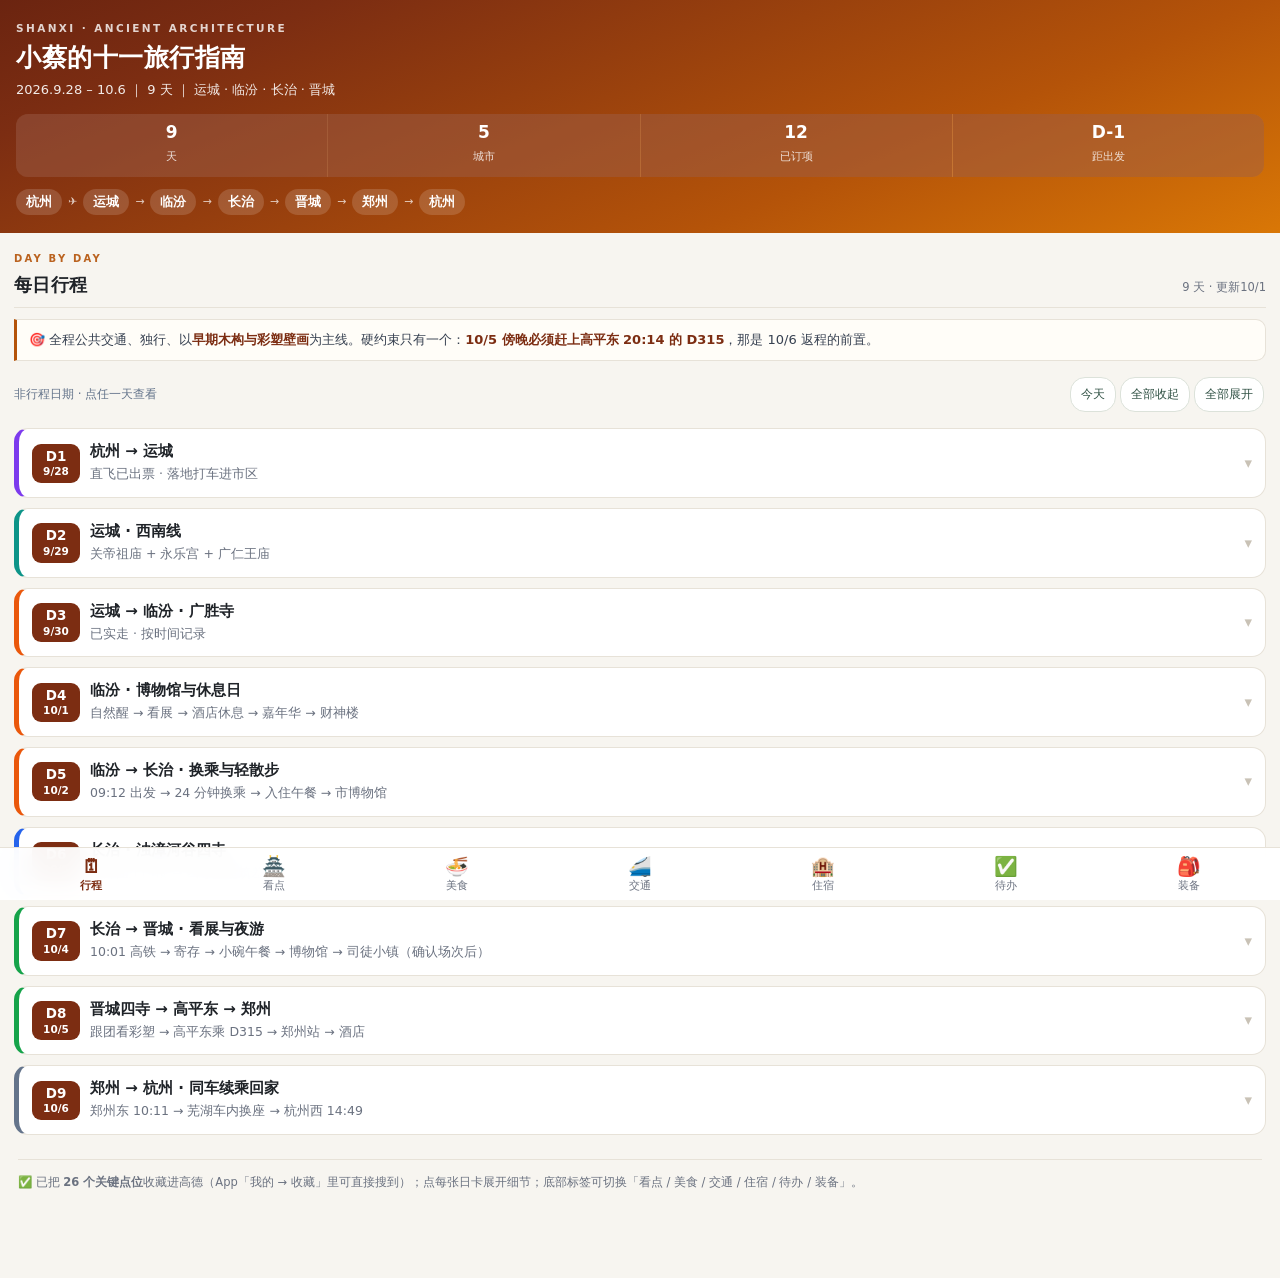
==== index.html @ 02655f9e "Add evidence-ranked Changzhi food shop pool" ====
<!DOCTYPE html>
<html lang="zh-CN">
<head>
<meta charset="UTF-8">
<meta name="viewport" content="width=device-width,initial-scale=1,viewport-fit=cover">
<meta name="theme-color" content="#7c2d12">
<meta name="format-detection" content="telephone=yes">
<meta name="apple-mobile-web-app-capable" content="yes">
<title>小蔡的十一旅行指南 · 山西古建 9/28–10/6</title>
<style>
:root{
  --ink:#1f2328;--ink2:#374151;--mut:#6b7280;--bg:#f7f5f0;--card:#fff;--line:#e7e2d8;
  --yc:#0d9488;--lf:#ea580c;--cz:#2563eb;--jc:#16a34a;--zz:#64748b;--hz:#7c3aed;
  --acc:#b45309;--acc2:#7c2d12;--ok:#1a7f37;--warn:#b45309;--bad:#b91c1c;--blue:#1d4ed8;
}
*{box-sizing:border-box;margin:0;padding:0;-webkit-tap-highlight-color:transparent}
html{-webkit-text-size-adjust:100%;scroll-behavior:smooth}
body{font-family:-apple-system,BlinkMacSystemFont,"PingFang SC","Hiragino Sans GB",system-ui,sans-serif;
  background:var(--bg);color:var(--ink);line-height:1.65;font-size:16px;
  padding-bottom:calc(70px + env(safe-area-inset-bottom));-webkit-font-smoothing:antialiased}

/* ============ HERO ============ */
.hero{background:linear-gradient(158deg,#6b2410,#7c2d12 18%,#b45309 68%,#d97706);color:#fff;
  padding:calc(20px + env(safe-area-inset-top)) 16px 16px}
.hero-eyebrow{font-size:10.5px;letter-spacing:2.4px;opacity:.8;font-weight:600}
.hero h1{font-size:25px;letter-spacing:.5px;line-height:1.25;margin-top:5px}
.hero-date{font-size:13px;opacity:.9;margin-top:5px;font-variant-numeric:tabular-nums}
.kpis{display:grid;grid-template-columns:repeat(4,1fr);gap:1px;margin-top:14px;
  background:#ffffff2b;border-radius:12px;overflow:hidden}
.kpis div{background:#7c2d1259;padding:8px 4px;text-align:center}
.kpis b{display:block;font-size:17px;line-height:1.2;font-variant-numeric:tabular-nums}
.kpis span{font-size:10.5px;opacity:.82}
.strip{display:flex;align-items:center;gap:6px;overflow-x:auto;margin-top:12px;padding-bottom:2px;scrollbar-width:none}
.strip::-webkit-scrollbar{display:none}
.strip .sp{flex:0 0 auto;font-size:12.5px;font-weight:600;background:#ffffff26;border-radius:999px;padding:3px 10px;white-space:nowrap}
.strip i{font-style:normal;font-size:11px;opacity:.72;flex:0 0 auto}

/* ============ 版面 ============ */
main{padding:16px 14px 8px}
.panel{display:none}
.panel.active{display:block;animation:fade .18s ease}
@keyframes fade{from{opacity:0;transform:translateY(5px)}to{opacity:1;transform:none}}
.sec{margin:22px 0 11px}
.sec:first-child{margin-top:2px}
.sec-k{font-size:10px;letter-spacing:2.2px;font-weight:700;color:var(--acc);opacity:.9}
.sec-h{display:flex;align-items:baseline;justify-content:space-between;gap:10px;
  border-bottom:1px solid var(--line);padding-bottom:7px;margin-top:2px}
.sec-h h2{font-size:18px;letter-spacing:.3px}
.sec-h .cnt{font-size:11.5px;color:var(--mut);font-variant-numeric:tabular-nums;white-space:nowrap}
.lead{font-size:13px;color:var(--ink2);background:#fffdf8;border:1px solid var(--line);
  border-left:3px solid var(--acc);border-radius:0 10px 10px 0;padding:9px 12px;margin-bottom:11px;line-height:1.7}
.lead b{color:var(--acc2)}
.note{font-size:12.5px;color:var(--mut);margin:8px 2px 0;line-height:1.6}

/* ============ 日卡 + 时间轴 ============ */
details.day{background:var(--card);border:1px solid var(--line);border-radius:14px;
  margin-bottom:10px;overflow:hidden;border-left:5px solid var(--line)}
details.day[data-c="yc"]{border-left-color:var(--yc)}
details.day[data-c="lf"]{border-left-color:var(--lf)}
details.day[data-c="cz"]{border-left-color:var(--cz)}
details.day[data-c="jc"]{border-left-color:var(--jc)}
details.day[data-c="zz"]{border-left-color:var(--zz)}
details.day[data-c="hz"]{border-left-color:var(--hz)}
details.day>summary{list-style:none;cursor:pointer;padding:12px 13px;display:block}
details.day>summary::-webkit-details-marker{display:none}
.dh{display:flex;align-items:center;gap:10px}
.dnum{flex:0 0 48px;text-align:center;font-size:10.5px;font-weight:700;color:#fff;
  background:var(--acc2);border-radius:9px;padding:4px 0;line-height:1.3}
.dnum em{display:block;font-style:normal;font-size:13.5px}
.dti{flex:1;min-width:0}
.dti .t{font-size:15px;font-weight:700;line-height:1.4}
.dti .s{font-size:12.5px;color:var(--mut);margin-top:2px}
.cv{flex:0 0 auto;font-size:15px;color:#c9c2b6;transition:transform .2s}
details[open] .cv{transform:rotate(180deg)}
.dbody{padding:4px 13px 13px;border-top:1px dashed var(--line)}
.tl{margin-top:8px}
.tl-i{display:flex;gap:9px;padding-bottom:11px}
.tl-i:last-child{padding-bottom:0}
.tl-t{flex:0 0 42px;font-size:11.5px;font-weight:700;color:#92400e;padding-top:2px;
  font-variant-numeric:tabular-nums;line-height:1.4}
.tl-d{flex:0 0 10px;position:relative}
.tl-d::before{content:"";position:absolute;left:3px;top:6px;width:7px;height:7px;border-radius:50%;
  background:var(--acc);box-shadow:0 0 0 2.5px #fff}
.tl-d::after{content:"";position:absolute;left:6px;top:15px;bottom:-1px;width:1.5px;background:#e6dccb}
.tl-i:last-child .tl-d::after{display:none}
.tl-c{flex:1;min-width:0}
.tl-c .h{font-size:14px;font-weight:600;line-height:1.55}
.tl-c .h b{font-weight:800}
.tl-c .n{font-size:12.5px;color:var(--mut);line-height:1.6;margin-top:2px}
.tl-c .n b{color:var(--ink2)}
.pill{display:inline-block;font-size:10.5px;font-weight:700;border-radius:6px;padding:1px 7px;
  margin-left:5px;vertical-align:1.5px;white-space:nowrap}
.pill.ok{background:#e7f5ec;color:var(--ok)}
.pill.warn{background:#fdf3e3;color:var(--warn)}
.pill.bad{background:#fdecec;color:var(--bad)}
.pill.info{background:#e8f0fe;color:var(--blue)}
.pill.free{background:#dcfce7;color:#166534}

/* ============ 图集 ============ */
.gal{display:flex;gap:8px;overflow-x:auto;overflow-y:hidden;-webkit-overflow-scrolling:touch;margin-top:9px;padding-bottom:4px;scrollbar-width:none}
.gal::-webkit-scrollbar{display:none}
.gal figure{flex:0 0 auto;margin:0;width:152px}
.gal img{width:100%;height:104px;object-fit:cover;border-radius:9px;border:1px solid var(--line);
  display:block;background:#f1f1f1}
.gal figure.tall img{height:150px;object-fit:contain;background:#fff}
.gal figcaption{font-size:10.5px;color:var(--mut);margin-top:3px;line-height:1.35}

/* ============ 票据 ============ */
.tk{background:var(--card);border:1px solid var(--line);border-radius:14px;padding:12px 13px;margin-bottom:9px}
.tk-top{display:flex;justify-content:space-between;align-items:baseline;gap:8px}
.tk-no{font-size:15px;font-weight:800;letter-spacing:.2px}
.tk-date{font-size:12px;color:var(--mut);white-space:nowrap}
.tk-line{display:flex;align-items:flex-end;gap:8px;margin-top:9px}
.tk-line .st{font-size:14.5px;font-weight:700;line-height:1.3}
.tk-line .tm{font-size:16.5px;font-weight:800;font-variant-numeric:tabular-nums;line-height:1.25}
.tk-line .ar{flex:1;text-align:center;color:var(--mut);font-size:10.5px;
  border-top:1.5px dashed #d4cbba;padding-top:3px;margin-bottom:5px}
.tk-line .ar b{display:block;font-size:11.5px;color:var(--ink2)}
.tk-meta{font-size:12px;color:var(--mut);margin-top:8px;padding-top:8px;border-top:1px dashed var(--line);line-height:1.65}
.tk-meta b{color:var(--ink2)}
.tk.cand{background:#fdfcfa;border-style:dashed}

/* ============ 住宿 ============ */
.hotel{background:var(--card);border:1px solid var(--line);border-radius:14px;padding:12px 13px;
  margin-bottom:9px;display:flex;gap:11px}
.hotel .hico{flex:0 0 40px;height:40px;border-radius:11px;background:#f3ede3;
  display:flex;align-items:center;justify-content:center;font-size:19px}
.hotel .hb{flex:1;min-width:0}
.hotel .hn{font-size:14.5px;font-weight:700;line-height:1.45}
.hotel .ha{font-size:12.5px;color:var(--mut);margin-top:3px;line-height:1.55}
.hotel .hp{font-size:12px;color:var(--ink2);margin-top:6px;display:flex;flex-wrap:wrap;gap:4px 10px}
.hotel .hp .price{font-weight:800;color:var(--acc2)}

/* ============ 看点 ============ */
.sight{background:var(--card);border:1px solid var(--line);border-radius:13px;padding:11px 12px;margin-bottom:10px}
.sight .sh{font-size:14.5px;font-weight:700;line-height:1.45}
.sight .sd{font-size:12.5px;color:var(--mut);line-height:1.6;margin-top:4px}
.sight .lk{font-size:13px;color:#7c2d12;background:#fff7ed;border-left:3px solid var(--lf);
  padding:7px 10px;border-radius:0 8px 8px 0;margin-top:8px;line-height:1.62}
.sight .lk b{color:#9a3412}
.rows{margin-top:7px;font-size:12.5px}
.rows div{display:flex;gap:8px;padding:4px 0;border-bottom:1px solid #f3efe7;line-height:1.6}
.rows div:last-child{border-bottom:none}
.rows .k{flex:0 0 62px;color:var(--mut)}
.rows .v{flex:1;color:var(--ink2)}
.rows .v b{color:var(--acc2)}
.give{font-size:13px;color:var(--ink2);line-height:1.75;margin:0;padding-left:17px}
.give li{margin-bottom:5px}
.give b{color:var(--ink);font-weight:700}

/* ============ 走向图 ============ */
.diagram{background:var(--card);border:1px solid var(--line);border-radius:14px;padding:13px;margin-bottom:10px}
.dg{display:flex;gap:9px;align-items:stretch}
.dg-l{flex:0 0 62px;text-align:right}
.dg-l .city{font-size:13.5px;font-weight:800;line-height:1.3}
.dg-l .day{font-size:10.5px;color:var(--mut);font-variant-numeric:tabular-nums}
.dg-m{flex:0 0 16px;position:relative;display:flex;justify-content:center}
.dg-m::before{content:"";position:absolute;top:6px;bottom:6px;width:1.5px;background:#e6dccb}
.dg-m i2,.dg-m .dot{position:relative;width:8px;height:8px;border-radius:50%;background:var(--acc);margin-top:6px;z-index:1;box-shadow:0 0 0 2.5px #fff}
.dg-r{flex:1;min-width:0;padding-bottom:13px}
.dg-r .veh{font-size:12.5px;font-weight:700;color:var(--acc2)}
.dg-r .det{font-size:11.5px;color:var(--mut);line-height:1.55;margin-top:1px}
.dg:last-child .dg-m::before{display:none}
.dg:last-child .dg-r{padding-bottom:0}

/* ============ 表格 ============ */
.tbl{background:var(--card);border:1px solid var(--line);border-radius:13px;overflow:hidden;margin-bottom:10px}
.tbl table{width:100%;border-collapse:collapse;font-size:12.5px}
.tbl th{background:#fbf8f3;color:var(--mut);font-size:11px;font-weight:700;text-align:left;padding:7px 10px}
.tbl td{padding:8px 10px;border-top:1px solid #f3efe7;vertical-align:top;line-height:1.6}
.tbl td:first-child{white-space:nowrap;font-weight:700;color:var(--acc2);font-variant-numeric:tabular-nums}
.tbl .w{color:#0e7490}
.tbl .c{color:var(--blue)}

/* ============ 清单 ============ */
.prog{background:var(--card);border:1px solid var(--line);border-radius:14px;padding:12px 13px;margin-bottom:11px}
.prog-t{display:flex;justify-content:space-between;font-size:13.5px;font-weight:700;font-variant-numeric:tabular-nums}
.bar{height:8px;background:#efe9df;border-radius:99px;overflow:hidden;margin-top:8px}
.bar i{display:block;height:100%;width:0;background:linear-gradient(90deg,#b45309,#d97706);
  border-radius:99px;transition:width .25s}
.todo{display:flex;gap:10px;align-items:flex-start;background:var(--card);border:1px solid var(--line);
  border-radius:12px;padding:11px 12px;margin-bottom:8px}
.todo input{flex:0 0 auto;width:21px;height:21px;margin-top:2px;accent-color:var(--acc);cursor:pointer}
.todo .tt{flex:1;min-width:0}
.todo .tt .h{font-size:14px;font-weight:700;line-height:1.5}
.todo .tt .d{font-size:12.5px;color:var(--mut);margin-top:3px;line-height:1.6}
.todo.done{opacity:.5}
.todo.done .h{text-decoration:line-through}
.tagline{font-size:10.5px;font-weight:700;border-radius:6px;padding:1px 6px;margin-right:6px;vertical-align:1.5px;white-space:nowrap}
.tagline.now{background:#fdecec;color:var(--bad)}
.tagline.soon{background:#fdf3e3;color:var(--warn)}
.tagline.later{background:#eef2f7;color:#475569}
/* 新增待办 */
.addbox{background:var(--card);border:1px solid var(--line);border-radius:14px;padding:11px 12px;margin-bottom:11px}
.addrow{display:flex;gap:8px}
.addbox input[type=text]{flex:1;min-width:0;font-family:inherit;font-size:14px;color:var(--ink);
  border:1px solid var(--line);border-radius:10px;padding:9px 11px;background:#fffdf8;-webkit-appearance:none}
.addbox input[type=text]:focus{outline:none;border-color:var(--acc);background:#fff}
.addbox select{flex:0 0 auto;font-family:inherit;font-size:13px;color:var(--ink2);border:1px solid var(--line);
  border-radius:10px;padding:9px 8px;background:#fffdf8;-webkit-appearance:none;appearance:none}
.addbox .addbtn{width:100%;margin-top:8px;border:0;border-radius:10px;font-family:inherit;font-size:14px;
  font-weight:700;color:#fff;background:var(--acc);padding:11px;cursor:pointer;-webkit-tap-highlight-color:transparent}
.addbox .addbtn:active{background:#92400e}
.todo .del{flex:0 0 auto;border:0;background:none;color:#c9c2b6;font-size:14px;font-family:inherit;
  padding:2px 4px;margin-top:1px;cursor:pointer;line-height:1}
.todo .del:active{color:var(--bad)}

/* ============ 装备 ============ */
.gbox{background:var(--card);border:1px solid var(--line);border-radius:13px;padding:12px 13px;margin-bottom:10px}
.gbox h3{font-size:13.5px;margin-bottom:7px;color:var(--acc2)}
.glist{list-style:none;font-size:13px}
.glist li{padding:6px 0;border-bottom:1px solid #f3efe7;display:flex;gap:9px;line-height:1.6}
.glist li:last-child{border-bottom:none}
.glist li b{flex:0 0 60px;font-weight:700;color:var(--ink2)}
.glist li span{flex:1;color:var(--ink2)}
.temp{display:flex;gap:7px;margin-top:2px}
.temp div{flex:1;text-align:center;background:#fff7ed;border:1px solid #f0dcb4;border-radius:10px;padding:7px 3px}
.temp b{display:block;font-size:15px;color:var(--acc);font-variant-numeric:tabular-nums}
.temp span{font-size:10px;color:#8a5a2b;line-height:1.35}

/* ============ 底部导航 / 灯箱 ============ */
.tabbar{position:fixed;left:0;right:0;bottom:0;z-index:20;display:flex;background:#fffffff2;
  backdrop-filter:blur(12px);border-top:1px solid var(--line);padding-bottom:env(safe-area-inset-bottom)}
.tabbar button{flex:1;border:0;background:none;font-family:inherit;font-size:10.5px;color:var(--mut);
  padding:8px 0 7px;cursor:pointer;display:flex;flex-direction:column;align-items:center;gap:2px}
.tabbar button span{font-size:19px;line-height:1.1}
.tabbar button.active{color:var(--acc2);font-weight:700}
#lb{border:0;padding:0;background:transparent;max-width:100vw;max-height:100vh;width:100vw;height:100vh;overflow:hidden}
#lb::backdrop{background:#0b1117f2}
.lb-stage{position:fixed;inset:0;overflow:hidden;touch-action:none;cursor:grab;
  -webkit-user-select:none;user-select:none}
.lb-stage.grabbing{cursor:grabbing}
.lb-hold{position:absolute;left:0;top:0;transform-origin:0 0;will-change:transform}
.lb-hold img,.lb-hold svg{display:block;width:100%;height:100%;border-radius:10px;background:#f8fafc}
.lb-tools{position:fixed;left:50%;transform:translateX(-50%);bottom:calc(14px + env(safe-area-inset-bottom));
  z-index:7;display:flex;gap:6px;background:#ffffff1f;border:1px solid #ffffff33;border-radius:99px;
  padding:5px 7px;backdrop-filter:blur(8px);-webkit-backdrop-filter:blur(8px)}
.lb-tools button{border:0;background:none;color:#fff;font-family:inherit;font-size:15px;font-weight:700;
  padding:6px 13px;border-radius:99px;cursor:pointer;line-height:1}
.lb-tools button:active{background:#ffffff33}
.lb-tip{position:fixed;left:50%;transform:translateX(-50%);bottom:calc(62px + env(safe-area-inset-bottom));
  z-index:6;color:#dbe3ec;font-size:11.5px;background:#0b1117b3;padding:4px 12px;border-radius:99px;
  transition:opacity .6s;pointer-events:none;white-space:nowrap}
.lb-tip.gone{opacity:0}
figure.map svg,figure.map img{cursor:zoom-in}
.foot{margin:24px 4px 8px;padding-top:12px;border-top:1px solid var(--line);font-size:11.5px;color:var(--mut);line-height:1.75}

/* ============ 补充组件 ============ */
.hint{font-size:12.5px;color:var(--mut);margin:-4px 2px 11px;line-height:1.6}
.look{font-size:13px;color:var(--ink2);background:#fffdf8;border:1px solid var(--line);
  border-left:3px solid var(--acc);border-radius:0 10px 10px 0;padding:9px 12px;line-height:1.7}
.look b{color:var(--acc2)}
h2.sec{font-size:16px;font-weight:700;color:var(--acc2);margin:22px 0 10px;
  padding-left:9px;border-left:3px solid var(--acc)}
h2.sec:first-child{margin-top:2px}
.warnbox{font-size:12.5px;color:#7c4a03;background:#fffaf0;border:1px solid #f0dcb4;
  border-radius:10px;padding:9px 11px;margin-top:9px;line-height:1.65}
.warnbox b{color:#9a3412}
.sight .gal{margin-top:9px}

/* 高德导航蓝条：点击跳转高德地图对应地点 */
.nav{display:flex;align-items:center;justify-content:center;gap:7px;margin-top:11px;
  background:#1d6fe0;color:#fff;border-radius:11px;padding:11px 12px;font-size:13.5px;
  font-weight:600;letter-spacing:.3px;text-decoration:none;line-height:1.2;
  box-shadow:0 2px 8px rgba(29,111,224,.22);-webkit-tap-highlight-color:transparent}
.nav .ni{font-size:15px}
.nav .ns{opacity:.8;font-weight:400;font-size:12px}
.nav:active{background:#1558b8;box-shadow:0 1px 4px rgba(29,111,224,.3)}
.rows .nav{margin-top:0}

/* 行程内蓝色下划线外链（点击唤起高德） */
.lnk{color:#1d6fe0;text-decoration:underline;text-decoration-thickness:1px;
  text-underline-offset:2.5px;font-weight:600}
.lnk:active{opacity:.6}
/* 自绘路线 / 顺序示意图（整行宽） */
figure.map{margin:11px 0 0}
figure.map>a{display:block;line-height:0}
figure.map img,figure.map svg{width:100%;height:auto;display:block;border-radius:11px;
  border:1px solid var(--line);background:#f8fafc}
figure.map figcaption{font-size:11.5px;color:var(--mut);margin-top:5px;line-height:1.45}
/* 子景点下拉框 */
details.sub{margin-top:8px;border:1px solid #e6edf5;border-radius:10px;background:#fbfdff}
details.sub>summary{list-style:none;cursor:pointer;display:flex;align-items:center;gap:8px;
  padding:9px 11px;font-size:13px;-webkit-tap-highlight-color:transparent}
details.sub>summary::-webkit-details-marker{display:none}
details.sub .sn{font-weight:700;color:#0f172a}
details.sub .st{flex:1;min-width:0;color:var(--mut);font-size:11.5px;
  white-space:nowrap;overflow:hidden;text-overflow:ellipsis}
details.sub[open]>summary{border-bottom:1px solid #e6edf5}
details.sub .cv{color:#94a3b8;font-size:11px;transition:transform .18s}
details.sub[open] .cv{transform:rotate(180deg)}
details.sub .sb{padding:9px 11px 11px}
details.sub .sb .lk{margin-top:0}
details.sub .nav{margin-top:10px}
/* ============ 小红书入口 ============ */
.xhs{font-size:12.5px;color:var(--ink2);background:#fff5f7;border:1px solid #f6d9e0;border-radius:10px;
  padding:8px 10px;margin-top:9px;line-height:1.8}
.xhs b{color:#be123c}
.xlink{color:#be123c;text-decoration:underline;text-decoration-thickness:1px;
  text-underline-offset:2.5px;font-weight:600}
.xlink:active{opacity:.6}
/* ============ 行程「顺路吃」 ============ */
.eat{font-size:12.5px;color:var(--ink2);background:#fffaf0;border:1px dashed #f0dcb4;border-radius:10px;
  padding:8px 10px;margin-top:10px;line-height:1.8}
.eat b{color:#9a3412}
/* ============ 行程「每日实测」 ============ */
.rp{font-size:12.5px;color:var(--ink2);background:#f2faf4;border:1px solid #cdebd6;border-radius:10px;
  padding:8px 10px;margin-top:10px;line-height:1.8}
.rp .rp-h{font-size:12.5px;font-weight:700;color:#15803d;margin-bottom:2px}
.rp ul{list-style:none;margin:0}
.rp li{padding:4px 0;border-bottom:1px dashed #d9ecdf;line-height:1.7}
.rp li:last-child{border-bottom:none}
.rp li b{color:var(--acc2)}
.rp .d{color:var(--mut)}
.rp .rp-n{margin-top:4px;padding-top:5px;border-top:1px dashed #d9ecdf;color:var(--mut)}
/* ============ 美食 ============ */
.food{background:var(--card);border:1px solid var(--line);border-radius:13px;padding:11px 12px;margin-bottom:10px}
.food .fh{font-size:14.5px;font-weight:700;line-height:1.45}
.food .fh .s{font-size:11.5px;font-weight:600;color:var(--mut);margin-left:6px}
.food ul{list-style:none;margin-top:5px}
.food li{font-size:12.8px;color:var(--ink2);line-height:1.7;padding:7px 0;border-bottom:1px solid #f3efe7}
.food li:last-child{border-bottom:none}
.food li b{color:var(--acc2)}
.food li .d{color:var(--mut)}
/* ============ B站入口 ============ */
.bili{font-size:12.5px;color:var(--ink2);background:#eef4ff;border:1px solid #d8e4ff;border-radius:10px;
  padding:8px 10px;margin-top:9px;line-height:1.85}
.bili b{color:#1d4ed8}
.blink{color:#1d4ed8;text-decoration:underline;text-decoration-thickness:1px;
  text-underline-offset:2.5px;font-weight:600}
.blink:active{opacity:.6}
/* ============ 美食·具体到店 ============ */
.food li .shops{font-size:12.3px;color:var(--ink2);margin-top:3px;line-height:1.95}
.food li .shops .tag{color:var(--mut);font-size:11px}
.route-options{display:flex;gap:12px;overflow-x:auto;scroll-snap-type:x mandatory;padding:8px 0 14px;align-items:flex-start}
.route-option{flex:0 0 90%;min-width:0;scroll-snap-align:start;background:var(--card);border:1px solid var(--line);border-top:4px solid var(--lf);border-radius:12px;padding:13px;font-size:13px}
.route-option h3{font-size:16px;margin:3px 0 10px}.route-option .eyebrow{font-size:10px;letter-spacing:1.5px;color:var(--acc)}
.route-option .route-times{display:flex;align-items:center;justify-content:space-between;background:var(--bg);border-radius:9px;padding:10px;margin:10px 0}
.route-times strong{display:block;font-size:24px;line-height:1.2;font-variant-numeric:tabular-nums}.route-times small{font-size:11px;color:var(--mut)}
.route-option .tl-t{flex-basis:44px}.route-option .tl-i{padding-bottom:10px}.route-option .tl-c{font-size:13px}
.route-actions{display:flex;gap:7px;flex-wrap:wrap;margin:10px 0}.route-actions a{padding:6px 10px;border:1px solid #dfd2bf;border-radius:8px;background:#fffaf2;color:var(--acc2);font-size:12px;text-decoration:none}
.route-option details{font-size:12px;color:var(--mut);border-top:1px dashed var(--line);padding-top:8px}.route-option summary{cursor:pointer;color:var(--ink2)}.route-option details p{margin-top:7px}
.food-look{margin:14px 0 20px}.food-look h3{font-size:16px;margin:0 0 5px}.food-look h3 small{display:block;font-size:11px;font-weight:400;color:#64748b;margin-top:4px}.food-look>p{font-size:12px;color:#64748b;margin:6px 0 10px}.food-look-track{display:flex;gap:12px;overflow-x:auto;scroll-snap-type:x mandatory;padding:2px 2px 12px;overscroll-behavior-x:contain}.food-look-card{flex:0 0 242px;margin:0;scroll-snap-align:start;border:1px solid #e2e8f0;border-radius:14px;overflow:hidden;background:#fff}.food-look-open{display:block;width:100%;border:0;padding:0;background:#f1f5f9;cursor:zoom-in}.food-look-card img{display:block;width:100%;height:290px;object-fit:contain}.food-look-card figcaption{padding:10px 12px}.food-look-card b{display:block;font-size:14px}.food-look-card span{display:block;font-size:12px;color:#64748b;line-height:1.6;margin:4px 0 7px}.food-look-card a{font-size:11px;color:#9a3412}.food-look-open:focus-visible{outline:3px solid #2563eb;outline-offset:-3px}

.food-picks{margin:16px 0}.food-picks h3{font-size:19px;margin:0 0 7px}.food-pick-intro{font-size:12px;color:#64748b;line-height:1.7}.food-pick-filters{display:flex;gap:7px;flex-wrap:wrap;margin:12px 0}.food-pick-filters button,.food-want,#food-copy{font:inherit;border:1px solid #d7dfd9;border-radius:18px;background:#fff;padding:8px 12px;color:#315245;cursor:pointer}.food-pick-filters button[aria-pressed=true],.food-want[aria-pressed=true]{background:#315245;color:white;border-color:#315245}.food-pick-track{display:flex;overflow-x:auto;gap:12px;scroll-snap-type:x mandatory;padding:0 2px 14px;overscroll-behavior-x:contain}.food-pick-card{flex:0 0 min(300px,88vw);width:min(300px,88vw);border:1px solid #dfe5df;border-radius:16px;overflow:hidden;background:#fff;scroll-snap-align:start}.food-pick-card[hidden]{display:none}.food-pick-top{padding:9px 13px;font-size:11px;background:#f2f6f2;color:#315245}.food-pick-card img{display:block;width:100%;height:260px;object-fit:contain;background:#f6f5f1}.food-pick-body{padding:12px 14px}.food-pick-body h4{font-size:19px;margin:0}.food-pick-body p{font-size:12px;line-height:1.7;margin:8px 0}.food-pick-shop{font-weight:600;color:#315245}.food-pick-caution{color:#8b5f35}.food-pick-links{display:flex;flex-wrap:wrap;gap:6px;margin:9px 0}.food-pick-links a{font-size:12px}.food-want{width:100%;font-weight:600;min-height:42px}.food-pick-body details{margin:10px 0 0;font-size:11px;color:#64748b}.food-pick-body details a{color:#9a3412}.food-pick-summary{background:#f5f7f3;border-radius:12px;padding:12px;margin:8px 0 12px}.food-pick-summary p{font-size:13px;margin:0 0 8px}.food-pick-summary small{display:block;color:#64748b;font-size:11px;margin-top:8px}.food-pick-summary textarea{width:100%;min-height:80px;margin-top:8px}button:focus-visible{outline:2px solid #2563eb;outline-offset:2px}
/* food-choice-comparison:start */
.food-photo-label{font-size:11px;color:#52665b;padding:6px 12px;background:#f5f6f1}.food-extra-photo{display:flex;align-items:center;gap:10px;padding:8px 12px;background:#f5f6f1}.food-extra-photo .food-look-open{width:76px;flex:0 0 76px}.food-extra-photo img{height:88px!important;width:76px;object-fit:cover}.food-extra-photo span{font-size:11px;color:#52665b}.food-extra-photo small{display:block;margin-top:5px}.food-photo-pending{height:210px;background:#f1f3ee;display:flex;flex-direction:column;justify-content:center;align-items:center;gap:12px;color:#52665b}.food-photo-pending strong{font-size:21px}.food-photo-pending span{font-size:13px}.food-photo-pending small{font-size:11px}.food-pick-card img{height:210px}.food-shop-option{border-top:1px solid #e7ebe5;padding:9px 0 4px}.food-shop-option b{font-size:13px}.food-shop-option p{margin:4px 0 7px;color:#64748b}.food-shop-option a{font-size:13px}.food-pick-track{align-items:flex-start}
/* food-choice-comparison:end */
.plan-controls{display:flex;flex-wrap:wrap;align-items:center;justify-content:space-between;gap:8px;margin:14px 0}.plan-controls span{font-size:12px;color:#64748b}.plan-controls button{font:inherit;font-size:12px;border:1px solid #dce2da;border-radius:15px;background:#fff;padding:7px 10px;margin:2px;color:#315245}.day{scroll-margin-top:12px}.day[data-today]>summary{background:#edf4ee}.day[data-today]>.summary .dnum:after{content:none}.day[data-today]>summary .dti .t:after{content:'今天';display:inline-block;margin-left:8px;padding:2px 7px;border-radius:6px;background:#315245;color:#fff;font-size:11px;line-height:1.5;vertical-align:middle;white-space:nowrap}.day-flow{font-size:12px;line-height:1.8;color:#52665b;background:#f3f6f1;border-radius:10px;padding:10px;margin-bottom:15px}.day-archive{margin-top:20px}.day-archive>.sb>.dbody{padding:0}.day-archive .map{opacity:.8}
.trip-notify{margin-top:8px}.trip-notify button{font:inherit;font-size:12px;border:1px solid #d8ded5;border-radius:14px;background:#fff;padding:7px 10px;color:#315245;cursor:pointer}.trip-notify button:disabled{opacity:.6}.trip-notify small{display:block;font-size:11px;line-height:1.7;color:#64748b;margin-top:5px}.trip-notify [role="status"]:empty{display:none}
.day-flow small{display:block;margin-top:6px;font-size:11px;color:#657368}
#day-4 .tl-c,.day[data-practical] .tl-c{min-width:0}#day-4 .tl-c>.n,.day[data-practical] .tl-c>.n{margin:5px 0;line-height:1.65}#day-4 .tl-c>.n b,.day[data-practical] .tl-c>.n b{color:#315245}
.day[data-practical] .tl-c>.h{overflow-wrap:anywhere}.day[data-practical] .day-flow a{color:#315245}.day[data-practical] .day-flow>small{font-size:12px}
.d4-drawer{margin:9px 0;border:1px solid #dce3d9;border-radius:10px;background:#fafbf8;font-size:12px}
.d4-drawer>summary{padding:9px 11px;color:#315245;cursor:pointer;line-height:1.6}
.d4-drawer>div{padding:0 11px 10px;line-height:1.75}.d4-drawer p{margin:8px 0}.d4-drawer ul{padding-left:18px;margin:5px 0}
.d4-drawer a{color:#874126;text-underline-offset:3px;overflow-wrap:anywhere}.d4-drawer figure{margin:10px 0}.d4-drawer img{width:100%;height:auto;max-height:250px;object-fit:contain;border-radius:8px;background:#eee}
.d4-drawer figcaption,.d4-note{font-size:11px;color:#637265;line-height:1.6}.d4-option+.d4-option{border-top:1px solid #dce3d9;margin-top:14px;padding-top:12px}
.trip-notify{display:flex;flex-wrap:wrap;align-items:center;gap:8px}.trip-notify button{background:#315245;color:#fff;border-color:#315245;padding:8px 12px}
.notify-help{font-size:11px;color:#617368}.notify-help>summary{cursor:pointer}.notify-help[open]{flex-basis:100%}.trip-notify>[role=status]{flex-basis:100%}
</style>
<link rel="stylesheet" href="scripts/native-card.css?v=20261001-8">
</head>
<body>
<header class="hero">
  <div class="hero-eyebrow">SHANXI · ANCIENT ARCHITECTURE</div>
  <h1>小蔡的十一旅行指南</h1>
  <div class="hero-date">2026.9.28 – 10.6 ｜ 9 天 ｜ 运城 · 临汾 · 长治 · 晋城</div>
  <div class="kpis">
    <div><b>9</b><span>天</span></div>
    <div><b>5</b><span>城市</span></div>
    <div><b>12</b><span>已订项</span></div>
    <div><b>D-1</b><span>距出发</span></div>
  </div>
  <div class="strip">
    <span class="sp">杭州</span><i>✈</i>
    <span class="sp">运城</span><i>→</i>
    <span class="sp">临汾</span><i>→</i>
    <span class="sp">长治</span><i>→</i>
    <span class="sp">晋城</span><i>→</i>
    <span class="sp">郑州</span><i>→</i>
    <span class="sp">杭州</span>
  </div>
</header>

<main>

<!-- ==================== 行程 ==================== -->
<section class="panel active" id="p-plan">

  <div class="sec">
    <div class="sec-k">DAY BY DAY</div>
    <div class="sec-h"><h2>每日行程</h2><span class="cnt">9 天 · 更新10/1</span></div>
  </div>
  <div class="lead">🎯 全程公共交通、独行、以<b>早期木构与彩塑壁画</b>为主线。硬约束只有一个：<b>10/5 傍晚必须赶上高平东 20:14 的 D315</b>，那是 10/6 返程的前置。</div>

  <div class="plan-controls"><span id="plan-date-status">按北京时间定位当天</span><div><button type="button" data-plan-action="today">今天</button><button type="button" data-plan-action="collapse">全部收起</button><button type="button" data-plan-action="expand">全部展开</button></div></div>

  <details class="day" data-c="hz" id="day-1" data-date="2026-09-28">
    <summary><div class="dh">
      <div class="dnum"><em>D1</em>9/28</div>
      <div class="dti"><div class="t">杭州 → 运城</div><div class="s">直飞已出票 · 落地打车进市区</div></div>
      <div class="cv">▾</div>
    </div></summary>
    <div class="dbody"><figure class="map"><svg viewBox="0 0 360 330" role="img" aria-label="D1 运城落地动线" xmlns="http://www.w3.org/2000/svg"><defs><marker id="ar1" markerWidth="7" markerHeight="7" refX="5.4" refY="3.5" orient="auto"><path d="M0,0 L7,3.5 L0,7 Z" fill="#94a3b8"/></marker></defs><rect width="360" height="330" rx="11" fill="#f8fafc"/><text x="14" y="21" font-size="12.5" font-weight="700" fill="#0f172a">D1 · 运城：落地 → 入住</text><line x1="217.2" y1="34.0" x2="174.7" y2="260.3" stroke="#94a3b8" stroke-width="1.9" stroke-linecap="round"/><text x="195.9" y="142.2" text-anchor="middle" font-size="9.4" font-weight="600" fill="#334155" stroke="#ffffff" stroke-width="3" paint-order="stroke" stroke-linejoin="round">🚕打车 15.3km/15min</text><line x1="174.7" y1="260.3" x2="142.8" y2="270.0" stroke="#94a3b8" stroke-width="1.9" stroke-linecap="round"/><line x1="174.7" y1="260.3" x2="186.2" y2="256.2" stroke="#cbd5e1" stroke-width="1"/><circle cx="217.2" cy="34.0" r="8.2" fill="#0d9488" stroke="#ffffff" stroke-width="2"/><text x="217.2" y="37.2" text-anchor="middle" font-size="9.2" font-weight="700" fill="#ffffff">机</text><circle cx="174.7" cy="260.3" r="8.2" fill="#f59e0b" stroke="#ffffff" stroke-width="2"/><text x="174.7" y="263.5" text-anchor="middle" font-size="9.2" font-weight="700" fill="#ffffff">房</text><circle cx="142.8" cy="270.0" r="8.2" fill="#1d6fe0" stroke="#ffffff" stroke-width="2"/><text x="142.8" y="273.2" text-anchor="middle" font-size="9.6" font-weight="700" fill="#ffffff">3</text><text x="205.7" y="37.6" text-anchor="end" font-size="10.6" font-weight="700" fill="#0f172a" stroke="#ffffff" stroke-width="3" paint-order="stroke" stroke-linejoin="round">运城机场</text><text x="186.2" y="259.8" text-anchor="start" font-size="10.6" font-weight="700" fill="#0f172a" stroke="#ffffff" stroke-width="3" paint-order="stroke" stroke-linejoin="round">汉庭·槐东路</text><text x="154.3" y="273.6" text-anchor="start" font-size="10.6" font-weight="700" fill="#0f172a" stroke="#ffffff" stroke-width="3" paint-order="stroke" stroke-linejoin="round">南风广场（顺逛）</text><circle cx="20" cy="297.0" r="5.6" fill="#1d6fe0"/><text x="20" y="299.8" text-anchor="middle" font-size="7" font-weight="700" fill="#fff">1</text><text x="28" y="300.4" font-size="9.4" fill="#475569">景点</text><circle cx="98" cy="297.0" r="5.6" fill="#f59e0b"/><text x="98" y="299.8" text-anchor="middle" font-size="7" font-weight="700" fill="#fff">房</text><text x="106" y="300.4" font-size="9.4" fill="#475569">酒店</text><circle cx="176" cy="297.0" r="5.6" fill="#475569"/><text x="176" y="299.8" text-anchor="middle" font-size="7" font-weight="700" fill="#fff">站</text><text x="184" y="300.4" font-size="9.4" fill="#475569">车站</text><circle cx="254" cy="297.0" r="5.6" fill="#16a34a"/><text x="254" y="299.8" text-anchor="middle" font-size="7" font-weight="700" fill="#fff">食</text><text x="262" y="300.4" font-size="9.4" fill="#475569">吃的</text><text x="14" y="321" font-size="9.4" fill="#94a3b8">机场在市区东北，酒店在盐湖区槐东路；落地打车约 15 分钟。</text></svg><figcaption>D1 运城落地动线（真实经纬度 · 等比投影）</figcaption></figure><div class="tl">
      <div class="tl-i"><div class="tl-t">10:10</div><div class="tl-d"></div><div class="tl-c">
        <div class="h">到杭州萧山 <b>T3</b>，提前 2 小时</div>
        <div class="n">出发前 48h 在线值机；机场今明有强对流，出门留余量</div></div></div>
      <div class="tl-i"><div class="tl-t">12:10</div><div class="tl-d"></div><div class="tl-c">
        <div class="h">✈️ <b>ZH8158</b> 杭州 12:10 → 运城 14:20<span class="pill ok">已出票</span></div>
        <div class="n">¥1010 ｜ 20kg 托运 ｜ 飞行约 2h10m</div></div></div>
      <div class="tl-i"><div class="tl-t">14:40</div><div class="tl-d"></div><div class="tl-c">
        <div class="h">🚕 <a class="lnk" data-amap data-name="运城张孝机场" data-city="运城" href="https://uri.amap.com/marker?position=111.037565,35.116273&amp;name=%E8%BF%90%E5%9F%8E%E7%9B%90%E6%B9%96%E5%9B%BD%E9%99%85%E6%9C%BA%E5%9C%BA&amp;coordinate=gaode&amp;src=xiaocai-trip&amp;callnative=0" data-amap-fixed="1" data-lat="35.116273" data-lon="111.037565" title="固定地点：运城盐湖国际机场；关公西街1号">运城机场</a> → 市区<span class="pill warn">无机场大巴</span></div>
        <div class="n">打车 15.3 km / 约 15 分钟 / <b>¥30–36</b>；公交 56·24 路 → 运城北站方向（06:30–19:30），66 路 → 盐化二厂，能到但要绕</div></div></div>
      <div class="tl-i"><div class="tl-t">16:00</div><div class="tl-d"></div><div class="tl-c">
        <div class="h">🏨 入住 <a class="lnk" data-amap data-name="汉庭酒店(运城槐东路店)" data-city="运城" href="https://uri.amap.com/marker?position=111.017958,35.030673&amp;name=%E6%B1%89%E5%BA%AD%E9%85%92%E5%BA%97(%E8%BF%90%E5%9F%8E%E6%A7%90%E4%B8%9C%E8%B7%AF%E5%BA%97)&amp;coordinate=gaode&amp;src=xiaocai-trip&amp;callnative=0" data-amap-fixed="1" data-lat="35.030673" data-lon="111.017958" title="固定地点：汉庭酒店(运城槐东路店)；槐东路24号(公安局制证中心大楼旁)">汉庭（运城槐东路店）</a><span class="pill ok">已订</span></div>
        <div class="n">9/28–9/30 共 2 晚 ｜ ¥358.04 在线付 ｜ 盐湖区槐东路，近南风广场</div></div></div>
      <div class="tl-i"><div class="tl-t">全天</div><div class="tl-d"></div><div class="tl-c">
        <div class="h">☔ 有雨：杭州毛毛雨 → 运城小雨</div>
        <div class="n">带伞；落地后别安排远点，市区吃饭休整即可</div></div></div>
    <div class="eat">🍜 <b>顺路吃（待选）</b>：<a class="lnk" data-amap data-name="运城大盘鸡" data-city="运城" href="https://uri.amap.com/search?keyword=%E8%BF%90%E5%9F%8E%E5%A4%A7%E7%9B%98%E9%B8%A1&amp;city=%E8%BF%90%E5%9F%8E&amp;src=xiaocai-trip">运城大盘鸡</a> · <a class="lnk" data-amap data-name="馍夹菜" data-city="运城" href="https://uri.amap.com/search?keyword=%E9%A6%8D%E5%A4%B9%E8%8F%9C&amp;city=%E8%BF%90%E5%9F%8E&amp;src=xiaocai-trip">馍夹菜</a> · 明天早餐留肚子给解州羊肉泡</div>
    <div class="rp">
      <div class="rp-h">📝 D1 实测（9/28 · 落地当天）</div>
      <ul>
        <li><b>王剑羊肉泡</b><span class="pill ok">✅ 不错</span> <span class="d">朋友推荐，落地第一顿没踩雷</span></li>
        <li><b>关王庙 · 盐湖</b><span class="pill info">😐 一般</span> <span class="d">都只在盐湖岸边，没进景区里面</span></li>
        <li><b>卫小旦大盘鸡</b><span class="pill bad">⚠️ 难吃</span> <span class="d">另一位朋友推荐、踩雷；从盐湖园跑回市区吃的</span></li>
        <li><b>黄河夜市 · 山人面包</b><span class="pill ok">✅ 有意思</span> <span class="d">晚上买面包顺逛夜市，值得再逛</span></li>
      </ul>
      <div class="rp-n">📷 感想：盐池、古建这类大场景，<b>无人机很有必要</b>。</div>
    </div>
    </div></div>
  </details>

  <details class="day" data-c="yc" id="day-2" data-date="2026-09-29">
    <summary><div class="dh">
      <div class="dnum"><em>D2</em>9/29</div>
      <div class="dti"><div class="t">运城 · 西南线</div><div class="s">关帝祖庙 + 永乐宫 + 广仁王庙</div></div>
      <div class="cv">▾</div>
    </div></summary>
    <div class="dbody"><figure class="map"><svg viewBox="0 0 360 330" role="img" aria-label="D2 运城西南线方位" xmlns="http://www.w3.org/2000/svg"><defs><marker id="ar2" markerWidth="7" markerHeight="7" refX="5.4" refY="3.5" orient="auto"><path d="M0,0 L7,3.5 L0,7 Z" fill="#94a3b8"/></marker></defs><rect width="360" height="330" rx="11" fill="#f8fafc"/><text x="14" y="21" font-size="12.5" font-weight="700" fill="#0f172a">D2 · 运城西南线（包车）</text><line x1="241.0" y1="38.5" x2="258.4" y2="34.0" stroke="#94a3b8" stroke-width="1.9" stroke-linecap="round" stroke-dasharray="5 4"/><line x1="241.0" y1="38.5" x2="106.6" y2="239.4" stroke="#94a3b8" stroke-width="1.9" stroke-linecap="round"/><text x="173.8" y="134.0" text-anchor="middle" font-size="9.4" font-weight="600" fill="#334155" stroke="#ffffff" stroke-width="3" paint-order="stroke" stroke-linejoin="round">🚐包车</text><line x1="106.6" y1="239.4" x2="97.9" y2="223.7" stroke="#94a3b8" stroke-width="1.9" stroke-linecap="round"/><line x1="97.9" y1="223.7" x2="109.2" y2="259.5" stroke="#94a3b8" stroke-width="1.9" stroke-linecap="round"/><line x1="109.2" y1="259.5" x2="92.4" y2="266.0" stroke="#94a3b8" stroke-width="1.9" stroke-linecap="round"/><line x1="258.4" y1="34.0" x2="269.9" y2="30.7" stroke="#cbd5e1" stroke-width="1"/><line x1="241.0" y1="38.5" x2="252.5" y2="44.5" stroke="#cbd5e1" stroke-width="1"/><line x1="106.6" y1="239.4" x2="118.1" y2="236.1" stroke="#cbd5e1" stroke-width="1"/><line x1="97.9" y1="223.7" x2="109.4" y2="220.3" stroke="#cbd5e1" stroke-width="1"/><line x1="109.2" y1="259.5" x2="120.7" y2="256.2" stroke="#cbd5e1" stroke-width="1"/><line x1="92.4" y1="266.0" x2="103.9" y2="270.0" stroke="#cbd5e1" stroke-width="1"/><circle cx="258.4" cy="34.0" r="8.2" fill="#16a34a" stroke="#ffffff" stroke-width="2"/><text x="258.4" y="37.2" text-anchor="middle" font-size="9.2" font-weight="700" fill="#ffffff">食</text><circle cx="241.0" cy="38.5" r="8.2" fill="#1d6fe0" stroke="#ffffff" stroke-width="2"/><text x="241.0" y="41.7" text-anchor="middle" font-size="9.6" font-weight="700" fill="#ffffff">2</text><circle cx="106.6" cy="239.4" r="8.2" fill="#1d6fe0" stroke="#ffffff" stroke-width="2"/><text x="106.6" y="242.6" text-anchor="middle" font-size="9.6" font-weight="700" fill="#ffffff">3</text><circle cx="97.9" cy="223.7" r="8.2" fill="#1d6fe0" stroke="#ffffff" stroke-width="2"/><text x="97.9" y="226.9" text-anchor="middle" font-size="9.6" font-weight="700" fill="#ffffff">4</text><circle cx="109.2" cy="259.5" r="8.2" fill="#1d6fe0" stroke="#ffffff" stroke-width="2"/><text x="109.2" y="262.7" text-anchor="middle" font-size="9.6" font-weight="700" fill="#ffffff">5</text><circle cx="92.4" cy="266.0" r="8.2" fill="#1d6fe0" stroke="#ffffff" stroke-width="2"/><text x="92.4" y="269.2" text-anchor="middle" font-size="9.6" font-weight="700" fill="#ffffff">6</text><text x="269.9" y="34.3" text-anchor="start" font-size="10.6" font-weight="700" fill="#0f172a" stroke="#ffffff" stroke-width="3" paint-order="stroke" stroke-linejoin="round">王剑羊肉泡</text><text x="252.5" y="48.1" text-anchor="start" font-size="10.6" font-weight="700" fill="#0f172a" stroke="#ffffff" stroke-width="3" paint-order="stroke" stroke-linejoin="round">解州关帝庙</text><text x="118.1" y="239.7" text-anchor="start" font-size="10.6" font-weight="700" fill="#0f172a" stroke="#ffffff" stroke-width="3" paint-order="stroke" stroke-linejoin="round">永乐宫</text><text x="109.4" y="223.9" text-anchor="start" font-size="10.6" font-weight="700" fill="#0f172a" stroke="#ffffff" stroke-width="3" paint-order="stroke" stroke-linejoin="round">广仁王庙</text><text x="120.7" y="259.8" text-anchor="start" font-size="10.6" font-weight="700" fill="#0f172a" stroke="#ffffff" stroke-width="3" paint-order="stroke" stroke-linejoin="round">寿圣寺</text><text x="103.9" y="273.6" text-anchor="start" font-size="10.6" font-weight="700" fill="#0f172a" stroke="#ffffff" stroke-width="3" paint-order="stroke" stroke-linejoin="round">芮城城隍庙</text><circle cx="20" cy="297.0" r="5.6" fill="#1d6fe0"/><text x="20" y="299.8" text-anchor="middle" font-size="7" font-weight="700" fill="#fff">1</text><text x="28" y="300.4" font-size="9.4" fill="#475569">景点</text><circle cx="98" cy="297.0" r="5.6" fill="#f59e0b"/><text x="98" y="299.8" text-anchor="middle" font-size="7" font-weight="700" fill="#fff">房</text><text x="106" y="300.4" font-size="9.4" fill="#475569">酒店</text><circle cx="176" cy="297.0" r="5.6" fill="#475569"/><text x="176" y="299.8" text-anchor="middle" font-size="7" font-weight="700" fill="#fff">站</text><text x="184" y="300.4" font-size="9.4" fill="#475569">车站</text><circle cx="254" cy="297.0" r="5.6" fill="#16a34a"/><text x="254" y="299.8" text-anchor="middle" font-size="7" font-weight="700" fill="#fff">食</text><text x="262" y="300.4" font-size="9.4" fill="#475569">吃的</text><text x="14" y="321" font-size="9.4" fill="#94a3b8">解州在盐湖区；永乐宫/广仁王庙/寿圣寺/城隍庙均在芮城。</text></svg><figcaption>D2 运城西南线方位（真实经纬度 · 等比投影）</figcaption></figure><div class="tl">
      <div class="tl-i"><div class="tl-t">08:15</div><div class="tl-d"></div><div class="tl-c">
        <div class="h">🚐 一日游上门接送<span class="pill ok">已订</span></div>
        <div class="n">携程 ¥115 ｜ 2–6 人拼包车，<b>一天把运城西南片打完</b></div></div></div>
      <div class="tl-i"><div class="tl-t">全天</div><div class="tl-d"></div><div class="tl-c">
        <div class="h">📍 <a class="lnk" data-amap data-name="解州关帝庙" data-city="运城" href="https://uri.amap.com/marker?position=110.849258,34.908996&amp;name=%E8%A7%A3%E5%B7%9E%E5%85%B3%E5%B8%9D%E5%BA%99&amp;coordinate=gaode&amp;src=xiaocai-trip&amp;callnative=0" data-amap-fixed="1" data-lat="34.908996" data-lon="110.849258" title="固定地点：解州关帝庙；五一路145号">解州关帝祖庙</a> → <a class="lnk" data-amap data-name="永乐宫" data-city="运城" href="https://uri.amap.com/marker?position=110.693119,34.720687&amp;name=%E6%B0%B8%E4%B9%90%E5%AE%AB&amp;coordinate=gaode&amp;src=xiaocai-trip&amp;callnative=0" data-amap-fixed="1" data-lat="34.720687" data-lon="110.693119" title="固定地点：永乐宫；永乐北路128号">永乐宫</a> → <a class="lnk" data-amap data-name="广仁王庙" data-city="运城" href="https://uri.amap.com/marker?position=110.687379,34.729243&amp;name=%E5%B9%BF%E4%BB%81%E7%8E%8B%E5%BA%99&amp;coordinate=gaode&amp;src=xiaocai-trip&amp;callnative=0" data-amap-fixed="1" data-lat="34.729243" data-lon="110.687379" title="固定地点：广仁王庙；古魏镇城南村">广仁王庙</a> → <a class="lnk" data-amap data-name="芮城城隍庙" data-city="运城" href="https://uri.amap.com/marker?position=110.690355,34.692145&amp;name=%E8%8A%AE%E5%9F%8E%E5%9F%8E%E9%9A%8D%E5%BA%99&amp;coordinate=gaode&amp;src=xiaocai-trip&amp;callnative=0" data-amap-fixed="1" data-lat="34.692145" data-lon="110.690355" title="固定地点：芮城城隍庙；黄河西街与永乐南路交叉口西北180米">城隍庙</a> → <a class="lnk" data-amap data-name="寿圣寺" data-city="运城" href="https://uri.amap.com/marker?position=110.696093,34.701931&amp;name=%E5%AF%BF%E5%9C%A3%E5%AF%BA&amp;coordinate=gaode&amp;src=xiaocai-trip&amp;callnative=0" data-amap-fixed="1" data-lat="34.701931" data-lon="110.696093" title="固定地点：寿圣寺；古魏镇舍利东街">寿圣寺</a></div>
        <div class="n">市区→关帝庙 23.6 km / 36 分钟（打车）；公交 14+21 路 1h44m / ¥4</div></div></div>
      <div class="tl-i"><div class="tl-t">18:00</div><div class="tl-d"></div><div class="tl-c">
        <div class="h">回市区 · 宿汉庭槐东路店</div>
        <div class="n">⚠️ 出发前确认成团；不成团则包车/打车往返</div></div></div>
    </div>
    <div class="gal">
      <figure><img src="media/01_yonglegong.jpg" alt="永乐宫" loading="lazy" width="152" height="104"><figcaption>永乐宫 · 三清殿院落</figcaption></figure>
      <figure><img src="media/02_guandimiao.jpg" alt="解州关帝庙" loading="lazy" width="152" height="104"><figcaption>解州关帝庙</figcaption></figure>
    </div>
    <div class="lk">👀 <b>重点看</b>：三清殿<b>《朝元图》</b>——286 尊神祇列队朝拜，元代壁画天花板（主像高过 2 米、700 年不褪色）。<b>室内禁拍照、需套鞋套</b>，出殿后的临摹室可拍高清摹本。广仁王庙看<b>唐代斗拱与梁架</b>，现存最早的道教木构之一。</div>
    <div class="xhs">📕 <b>路线（小红书）</b>：<a class="xlink" href="https://www.xiaohongshu.com/explore/6a5b6eb7000000001101515a" target="_blank" rel="noopener">运城西线·高密度古建巡礼</a> · <a class="xlink" href="https://www.xiaohongshu.com/explore/6a5f3925000000000f0089ef" target="_blank" rel="noopener">运城大半日·三庙</a></div>
    <div class="eat">🍜 <b>顺路吃（待选）</b>：<a class="lnk" data-amap data-name="解州羊肉泡" data-city="运城" href="https://uri.amap.com/search?keyword=%E8%A7%A3%E5%B7%9E%E7%BE%8A%E8%82%89%E6%B3%A1&amp;city=%E8%BF%90%E5%9F%8E&amp;src=xiaocai-trip">解州羊肉泡（解州镇）</a> · <a class="lnk" data-amap data-name="泡泡油糕" data-city="运城" href="https://uri.amap.com/search?keyword=%E6%B3%A1%E6%B3%A1%E6%B2%B9%E7%B3%95&amp;city=%E8%BF%90%E5%9F%8E&amp;src=xiaocai-trip">泡泡油糕</a> · 午餐在解州镇吃最顺路</div>
    <div class="rp">
      <div class="rp-h">📝 D2 实测（9/29 · 西南线包车）</div>
      <ul>
        <li><b>馍夹菜（市区巷口）</b><span class="pill info">😐 一般</span> <span class="d">胜在便宜，就是垫肚子的水平</span></li>
        <li><b>解州关帝庙</b><span class="pill warn">⚠️ 偏现代仿古</span> <span class="d">规模大但"复建感"重，建筑本体惊喜不大</span></li>
        <li><b>永乐宫</b><span class="pill ok">✅ 值回票价</span> <span class="d">共约 2h：讲解 1h＋自看 1h，全程重点，建议留足</span></li>
        <li><b>广仁王庙 · 芮城城隍庙 · 寿圣寺塔</b><span class="pill info">😐 一般</span> <span class="d">看过永乐宫再看这几处，落差明显</span></li>
        <li><b>池神庙（16:30 到）</b><span class="pill info">😐 一般</span> <span class="d">对"神仙"题材兴趣不大，观感一般</span></li>
      </ul>
      <div class="rp-n">🍜 教训：午餐碳水过量（卤肉＋面条＋饼＋凉菜＋醪糟＋小米甜食），下午累、胃胀——包车日<b>午餐减碳水</b>。</div>
    </div>
    </div>
  </details>

  <details class="day" data-c="lf" id="day-3" data-date="2026-09-30"><summary><div class="dh"><div class="dnum"><em>D3</em>9/30</div><div class="dti"><div class="t">运城 → 临汾 · 广胜寺</div><div class="s">已实走 · 按时间记录</div></div><div class="cv">▾</div></div></summary><div class="dbody"><div class="day-flow">运城博物馆 → 午餐 → 临汾入住 → 广胜寺</div><div class="tl"><div class="tl-i"><div class="tl-t">08:30</div><div class="tl-d"></div><div class="tl-c"><div class="h">自然醒 · 早餐</div><div class="n">两个包子，随后骑车去博物馆。</div></div></div><div class="tl-i"><div class="tl-t">09:30–11:00</div><div class="tl-d"></div><div class="tl-c"><div class="h"><a class="lnk" data-amap data-name="运城博物馆" data-city="运城" href="https://uri.amap.com/marker?position=111.032345,35.038473&amp;name=%E8%BF%90%E5%9F%8E%E5%8D%9A%E7%89%A9%E9%A6%86&amp;coordinate=gaode&amp;src=xiaocai-trip&amp;callnative=0" data-amap-fixed="1" data-lat="35.038473" data-lon="111.032345" title="固定地点：运城博物馆；华夏银行对面">运城博物馆</a></div><div class="n">实际逛馆约1.5小时。</div></div></div><div class="tl-i"><div class="tl-t">11:00后</div><div class="tl-d"></div><div class="tl-c"><div class="h">午餐 · 胡卜</div><div class="n">普通份主食多、肉少；下次问汤类、少主食或加肉。店名和肉种不猜。</div></div></div><div class="tl-i"><div class="tl-t">约13:00</div><div class="tl-d"></div><div class="tl-c"><div class="h">到临汾 · 入住 <a class="lnk" data-amap data-name="桔子酒店(临汾高铁西站店)" data-city="临汾" href="https://uri.amap.com/marker?position=111.473471,36.098572&amp;name=%E6%A1%94%E5%AD%90%E9%85%92%E5%BA%97(%E4%B8%B4%E6%B1%BE%E9%AB%98%E9%93%81%E8%A5%BF%E7%AB%99%E5%BA%97)&amp;coordinate=gaode&amp;src=xiaocai-trip&amp;callnative=0" data-amap-fixed="1" data-lat="36.098572" data-lon="111.473471" title="固定地点：桔子酒店(临汾高铁西站店)；景观大道700号6号楼商业楼">桔子酒店 · 临汾高铁西站店</a></div><div class="n">入住后在酒店休息、处理事情。</div></div></div><div class="tl-i"><div class="tl-t">14:30</div><div class="tl-d"></div><div class="tl-c"><div class="h">酒店接车 → <a class="lnk" data-amap data-name="广胜寺" data-city="临汾" href="https://uri.amap.com/marker?position=111.807655,36.297488&amp;name=%E5%B9%BF%E8%83%9C%E5%AF%BA&amp;coordinate=gaode&amp;src=xiaocai-trip&amp;callnative=0" data-amap-fixed="1" data-lat="36.297488" data-lon="111.807655" title="固定地点：广胜寺；广胜寺镇">广胜寺</a></div><div class="n">已完成游览，两次旁听讲解；阴天看壁画受影响，但总体满意。</div></div></div><div class="tl-i"><div class="tl-t">晚间</div><div class="tl-d"></div><div class="tl-c"><div class="h">返程与晚餐 · 实际记录待补</div><div class="n">不经过洪洞县城。没有确认去过的地方，不自动写成已完成。</div></div></div></div><div class="note">当时只穿两件仍冷：后续夜游带更保暖、防风的一层。</div><details class="sub day-archive"><summary><span class="sn">旧备选路线与滑片 · 默认收起</span><span class="cv">▾</span></summary><div class="sb"><p class="hint">旧方案仅备查，不代表当前安排；旧余票、价格和集合点不再作为执行依据。</p>
    <div class="dbody"><section id="d3-previous-tonight"><div class="note"><b>9/30 实走更新</b>｜运城博物馆09:30–11:00；约13:00抵临汾；14:30酒店出发，广胜寺已游览。两次旁听讲解体验好，阴天壁画难看清但总体满意；两件仍冷，夜间加保暖层。<br><b>今晚新增候选：平阳味道美食嘉年华</b> · 尧庙广场／华门门口，9/20–10/7。集中尝临汾县域风味；可先找油粉饭、羊獬鸡或吴家熏肉，先问小份和价格。每日收摊及天气调整未核，先请司机确认仍开再去，不默认与鼓楼顺路。<br><a class="xlink" target="_blank" rel="noopener" href="https://www.bjnews.com.cn/detail/1789621301031406.html">活动日期与场地报道</a> · <a class="xlink" target="_blank" rel="noopener" href="https://wulanchabuxinwenwang.platform.xinhuaapp.com/detail/99ae8946cd0d4f419f99aa1de1cb60bf?contentType=1&amp;t=MjAyNi0wOS0yOQ%3D%3D">县域美食名单报道</a></div><div class="note"><b>9/30 · 已到临汾</b>｜原计划：14:30 酒店接 → 广胜寺 → 约19:00回市区/临汾西（实际返程时间尚未反馈）。<br>返程不经洪洞县城；晚餐只选一家。时间为计划，落点出发前和司机确认。</div><figure class="map"><svg viewBox="0 0 360 224" role="img" aria-label="广胜寺回程晚餐分支示意，非比例路线图" xmlns="http://www.w3.org/2000/svg"><rect width="360" height="224" rx="12" fill="#f8fafc"/><g font-family="sans-serif" text-anchor="middle"><text x="180" y="26" font-size="14" font-weight="700" fill="#0f172a">约19:00 · 看下车地点选一条</text><path d="M180 45 V63 H80 V80 M180 63 H280 V80" fill="none" stroke="#94a3b8" stroke-width="2"/><rect x="15" y="80" width="150" height="38" rx="9" fill="#e8f1ff"/><text x="90" y="104" font-size="12">市区：混炒 / 砂锅二选一</text><rect x="195" y="80" width="150" height="38" rx="9" fill="#fff1d7"/><text x="270" y="104" font-size="12">西站：小姚 / 回酒店</text><path d="M90 118 V143 M270 118 V143" stroke="#94a3b8" stroke-width="2"/><text x="90" y="160" font-size="12" fill="#334155">坐车 → 鼓楼街景</text><text x="270" y="160" font-size="12" fill="#334155">累了就结束，不折返</text><text x="90" y="183" font-size="12" fill="#334155">体力好再延伸财神楼</text><text x="180" y="211" font-size="10" fill="#64748b">非比例示意 · 9/30财神楼音乐会休场</text></g></svg><figcaption>今晚三选一 · 左右滑动查看</figcaption></figure><div class="route-options" role="region" aria-label="临汾9月30日晚间三选一路线" tabindex="0">
<article class="route-option"><div class="eyebrow">01 / 03 · 优先尝混炒</div><h3>张军 → 鼓楼散步</h3><div class="tl"><div class="tl-i"><div class="tl-t">约19:00</div><div class="tl-d"></div><div class="tl-c"><a class="lnk" data-amap data-name="张军米线(悦汇时光颂艺术购物中心店)" data-city="临汾" href="https://www.amap.com/ssr/search/poi_detail?id=B0FFKO4KH8" data-amap-fixed="1" data-lat="36.098055" data-lon="111.505923" title="固定地点：张军米线(悦汇时光颂艺术购物中心店)；中大街时光颂B1层">张军米线 · 时光颂B1</a><div class="n">先问混炒小份/辣度，不必另点一碗面</div></div></div><div class="tl-i"><div class="tl-t">饭后</div><div class="tl-d"></div><div class="tl-c">坐车去<a class="lnk" data-amap data-name="临汾 鼓楼" data-city="临汾" href="https://www.amap.com/ssr/search/poi_detail?id=B0FFHJ46BO" data-amap-fixed="1" data-lat="36.082764" data-lon="111.513323" title="固定地点：临汾 鼓楼；鼓楼东大街317号">鼓楼</a>，再决定是否延伸财神楼<div class="n">以鼓楼→店测算：车程2.6km / 9–10分；步行35分，不是贴着景点的店。</div></div></div></div><div class="route-actions"><a class="lnk" data-amap data-name="张军米线(悦汇时光颂艺术购物中心店)" data-city="临汾" href="https://www.amap.com/ssr/search/poi_detail?id=B0FFKO4KH8" data-amap-fixed="1" data-lat="36.098055" data-lon="111.505923" title="固定地点：张军米线(悦汇时光颂艺术购物中心店)；中大街时光颂B1层">📍 固定店址</a><a class="lnk" data-amap data-name="临汾 鼓楼" data-city="临汾" href="https://www.amap.com/ssr/search/poi_detail?id=B0FFHJ46BO" data-amap-fixed="1" data-lat="36.082764" data-lon="111.513323" title="固定地点：临汾 鼓楼；鼓楼东大街317号">📍 鼓楼</a></div><details><summary>为何选 / 核验边界 ▾</summary><p>两篇食客笔记提到张军混炒，第三篇评论有对比推荐。分店按地图核对选时光颂，不能保证是作者同一家。高德9/30显示10:00–22:00、人均¥16，非菜单承诺；明显排队就换方案。</p></details></article>
<article class="route-option"><div class="eyebrow">02 / 03 · 不想再吃面</div><h3>古法砂锅 → 鼓楼可选</h3><div class="tl"><div class="tl-i"><div class="tl-t">约19:00</div><div class="tl-d"></div><div class="tl-c"><a class="lnk" data-amap data-name="王明古法砂锅居(新能源店)" data-city="临汾" href="https://www.amap.com/ssr/search/poi_detail?id=B0HA4USZ6C" data-amap-fixed="1" data-lat="36.061543" data-lon="111.486902" title="固定地点：王明古法砂锅居(新能源店)；滨河南路3号新能源大厦F3层">王明古法砂锅 · 新能源店</a><div class="n">一人先点一锅，问烩菜/丸子类和小份；饼酌量</div></div></div><div class="tl-i"><div class="tl-t">饭后</div><div class="tl-d"></div><div class="tl-c">有体力再坐车去鼓楼；否则回酒店<div class="n">鼓楼→店驾车5.3km / 约10分；步行4.4km / 59分，不安排徒步串联。</div></div></div></div><div class="route-actions"><a class="lnk" data-amap data-name="王明古法砂锅居(新能源店)" data-city="临汾" href="https://www.amap.com/ssr/search/poi_detail?id=B0HA4USZ6C" data-amap-fixed="1" data-lat="36.061543" data-lon="111.486902" title="固定地点：王明古法砂锅居(新能源店)；滨河南路3号新能源大厦F3层">📍 固定店址</a><a href="#linfen-fieldwork">🔎 食物与来源</a></div><details><summary>无需等位才选 ▾</summary><p>有本地砂锅指南和分店评论支持，也有多条排队反馈；不是冷门店认证。9/30高德显示16:00–22:00、人均¥43。只在司机落点方便、当场无需等位时选，不为它专门绕城。</p></details></article>
<article class="route-option"><div class="eyebrow">03 / 03 · 回西站 / 累了</div><h3>酒店附近吃完就休息</h3><div class="tl"><div class="tl-i"><div class="tl-t">约19:00</div><div class="tl-d"></div><div class="tl-c"><a class="lnk" data-amap data-name="小姚面馆(河西高铁站店)" data-city="临汾" href="https://www.amap.com/ssr/search/poi_detail?id=B0MATLXCU9" data-amap-fixed="1" data-lat="36.098651" data-lon="111.473927" title="固定地点：小姚面馆(河西高铁站店)；临汾市尧都区唐尧大道梧桐里5号商铺">小姚面馆 · 河西高铁站店</a><div class="n">西站出站口→店950米 / 步行13分；不是市区鼓楼片区。</div></div></div><div class="tl-i"><div class="tl-t">饭后</div><div class="tl-d"></div><div class="tl-c">回酒店。不为补打卡再折返市区。</div></div></div><div class="route-actions"><a class="lnk" data-amap data-name="小姚面馆(河西高铁站店)" data-city="临汾" href="https://www.amap.com/ssr/search/poi_detail?id=B0MATLXCU9" data-amap-fixed="1" data-lat="36.098651" data-lon="111.473927" title="固定地点：小姚面馆(河西高铁站店)；临汾市尧都区唐尧大道梧桐里5号商铺">📍 固定店址</a></div><details><summary>备选，不是必吃 ▾</summary><p>高德此前标注17:00–21:00。吉县小炒有食客线索，但本分店当晚是否供应、份量需问店；排队就跳过。此条不算本轮新增市区特色店。</p></details></article></div><div class="lk">距离为9/30查询快照，方向为鼓楼→餐厅；反向导航、19点拥堵与打车等待需实时看。财神楼步行距离核验遇验证码而中止，保留原入口，不虚报用时。<a href="https://weibo.com/2/detail/5346807664088246" target="_blank" rel="noopener">官方场次公告：9/30音乐会休场</a>。</div><div class="route-actions"><a href="#guangsheng-today">🏯 广胜寺怎么走</a><a href="#linfen-fieldwork">🍲 晚餐详情与笔记</a></div></section><details class="sub"><summary><span class="sn">早前车票 / 上午备选 · 已过时，仅备查</span><span class="cv">▾</span></summary><div class="sb"><p>下面是出发前的计划快照。当前以“已到临汾、酒店14:30接车”为准，勿再照旧站点集合。</p>    <div class="dbody"><figure class="map"><svg viewBox="0 0 360 330" role="img" aria-label="D3 运城⇄临汾方位" xmlns="http://www.w3.org/2000/svg"><defs><marker id="ar3" markerWidth="7" markerHeight="7" refX="5.4" refY="3.5" orient="auto"><path d="M0,0 L7,3.5 L0,7 Z" fill="#94a3b8"/></marker></defs><rect width="360" height="330" rx="11" fill="#f8fafc"/><text x="14" y="21" font-size="12.5" font-weight="700" fill="#0f172a">D3 · 运城上午 → 高铁 → 临汾</text><line x1="144.4" y1="270.0" x2="134.8" y2="254.8" stroke="#94a3b8" stroke-width="1.9" stroke-linecap="round"/><line x1="134.8" y1="254.8" x2="222.9" y2="34.0" stroke="#94a3b8" stroke-width="1.9" stroke-linecap="round" stroke-dasharray="5 4"/><text x="178.8" y="139.4" text-anchor="middle" font-size="9.4" font-weight="600" fill="#334155" stroke="#ffffff" stroke-width="3" paint-order="stroke" stroke-linejoin="round">🚄高铁 约40min</text><line x1="222.9" y1="34.0" x2="239.2" y2="41.7" stroke="#94a3b8" stroke-width="1.9" stroke-linecap="round"/><line x1="239.2" y1="41.7" x2="227.7" y2="47.8" stroke="#cbd5e1" stroke-width="1"/><circle cx="144.4" cy="270.0" r="8.2" fill="#1d6fe0" stroke="#ffffff" stroke-width="2"/><text x="144.4" y="273.2" text-anchor="middle" font-size="9.6" font-weight="700" fill="#ffffff">1</text><circle cx="134.8" cy="254.8" r="8.2" fill="#475569" stroke="#ffffff" stroke-width="2"/><text x="134.8" y="258.0" text-anchor="middle" font-size="9.2" font-weight="700" fill="#ffffff">站</text><circle cx="222.9" cy="34.0" r="8.2" fill="#475569" stroke="#ffffff" stroke-width="2"/><text x="222.9" y="37.2" text-anchor="middle" font-size="9.2" font-weight="700" fill="#ffffff">站</text><circle cx="239.2" cy="41.7" r="8.2" fill="#f59e0b" stroke="#ffffff" stroke-width="2"/><text x="239.2" y="44.9" text-anchor="middle" font-size="9.2" font-weight="700" fill="#ffffff">房</text><text x="155.9" y="273.6" text-anchor="start" font-size="10.6" font-weight="700" fill="#0f172a" stroke="#ffffff" stroke-width="3" paint-order="stroke" stroke-linejoin="round">运城博物馆</text><text x="146.3" y="258.4" text-anchor="start" font-size="10.6" font-weight="700" fill="#0f172a" stroke="#ffffff" stroke-width="3" paint-order="stroke" stroke-linejoin="round">运城北站</text><text x="211.4" y="37.6" text-anchor="end" font-size="10.6" font-weight="700" fill="#0f172a" stroke="#ffffff" stroke-width="3" paint-order="stroke" stroke-linejoin="round">临汾西站</text><text x="227.7" y="51.4" text-anchor="end" font-size="10.6" font-weight="700" fill="#0f172a" stroke="#ffffff" stroke-width="3" paint-order="stroke" stroke-linejoin="round">桔子酒店</text><circle cx="20" cy="297.0" r="5.6" fill="#1d6fe0"/><text x="20" y="299.8" text-anchor="middle" font-size="7" font-weight="700" fill="#fff">1</text><text x="28" y="300.4" font-size="9.4" fill="#475569">景点</text><circle cx="98" cy="297.0" r="5.6" fill="#f59e0b"/><text x="98" y="299.8" text-anchor="middle" font-size="7" font-weight="700" fill="#fff">房</text><text x="106" y="300.4" font-size="9.4" fill="#475569">酒店</text><circle cx="176" cy="297.0" r="5.6" fill="#475569"/><text x="176" y="299.8" text-anchor="middle" font-size="7" font-weight="700" fill="#fff">站</text><text x="184" y="300.4" font-size="9.4" fill="#475569">车站</text><circle cx="254" cy="297.0" r="5.6" fill="#16a34a"/><text x="254" y="299.8" text-anchor="middle" font-size="7" font-weight="700" fill="#fff">食</text><text x="262" y="300.4" font-size="9.4" fill="#475569">吃的</text><text x="14" y="321" font-size="9.4" fill="#94a3b8">上午运城博物馆，午后 G2620 到临汾西；酒店就在西站旁。</text></svg><figcaption>D3 运城⇄临汾方位（真实经纬度 · 等比投影）</figcaption></figure><div class="tl">
      <div class="tl-i"><div class="tl-t">09:00</div><div class="tl-d"></div><div class="tl-c">
        <div class="h">🏛 上午机动：<a class="lnk" data-amap data-name="运城博物馆" data-city="运城" href="https://uri.amap.com/marker?position=111.032345,35.038473&amp;name=%E8%BF%90%E5%9F%8E%E5%8D%9A%E7%89%A9%E9%A6%86&amp;coordinate=gaode&amp;src=xiaocai-trip&amp;callnative=0" data-amap-fixed="1" data-lat="35.038473" data-lon="111.032345" title="固定地点：运城博物馆；华夏银行对面">运城博物馆</a></div>
        <div class="n">9:00–17:00，16:00 停止入馆；常规<b>周一闭馆</b>——9/30 是周三，可去</div></div></div>
      <div class="note"><b>下午三选一</b> · 左右滑动 → <span class="pill warn">待决定</span><br>跟团需13:30前到临汾西，14:30集合。</div>
      <div class="route-options" role="region" aria-label="9月30日备选路线" tabindex="0">
        <article class="route-option"><div class="eyebrow">01 / 03 · 多看博物馆</div><h3>广胜寺 · 午后跟团</h3><div class="tl"><div class="tl-i"><div class="tl-t">11:45</div><div class="tl-d"></div><div class="tl-c">离馆叫车，预留约1小时赶车</div></div><div class="tl-i"><div class="tl-t">12:15</div><div class="tl-d"></div><div class="tl-c">目标抵达运城北进站口</div></div></div><div class="route-times"><div><strong>12:49</strong><small><a class="lnk" data-amap data-name="运城北站" data-city="运城" href="https://uri.amap.com/marker?position=110.985035,35.09897&amp;name=%E8%BF%90%E5%9F%8E%E5%8C%97%E7%AB%99&amp;coordinate=gaode&amp;src=xiaocai-trip&amp;callnative=0" data-amap-fixed="1" data-lat="35.09897" data-lon="110.985035" title="固定地点：运城北站；姚孟乡陶上村">运城北</a></small></div><div><b>D1672</b><br><small>→</small></div><div><strong>13:25</strong><small><a class="lnk" data-amap data-name="临汾西站" data-city="临汾" href="https://uri.amap.com/marker?position=111.466741,36.101166&amp;name=%E4%B8%B4%E6%B1%BE%E8%A5%BF%E7%AB%99&amp;coordinate=gaode&amp;src=xiaocai-trip&amp;callnative=0" data-amap-fixed="1" data-lat="36.101166" data-lon="111.466741" title="固定地点：临汾西站；河西新城堡子村西北">临汾西</a></small></div></div><div class="tl"><div class="tl-i"><div class="tl-t">14:30</div><div class="tl-d"></div><div class="tl-c"><a class="lnk" data-amap data-name="临汾西站" data-city="临汾" href="https://uri.amap.com/marker?position=111.466741,36.101166&amp;name=%E4%B8%B4%E6%B1%BE%E8%A5%BF%E7%AB%99&amp;coordinate=gaode&amp;src=xiaocai-trip&amp;callnative=0" data-amap-fixed="1" data-lat="36.101166" data-lon="111.466741" title="固定地点：临汾西站；河西新城堡子村西北">临汾西站</a>集合 → <a class="lnk" data-amap data-name="广胜寺" data-city="临汾" href="https://uri.amap.com/marker?position=111.807655,36.297488&amp;name=%E5%B9%BF%E8%83%9C%E5%AF%BA&amp;coordinate=gaode&amp;src=xiaocai-trip&amp;callnative=0" data-amap-fixed="1" data-lat="36.297488" data-lon="111.807655" title="固定地点：广胜寺；广胜寺镇">广胜寺</a></div></div></div><div class="note">🍴 简单补给，不绕餐馆或酒店</div><div class="route-actions"><a href="https://kyfw.12306.cn/otn/leftTicket/init?linktypeid=dc&amp;fs=%E8%BF%90%E5%9F%8E%E5%8C%97,ABV&amp;ts=%E4%B8%B4%E6%B1%BE%E8%A5%BF,LXV&amp;date=2026-09-30&amp;flag=N,N,Y" target="_blank" rel="noopener">🚄 查票 / 改签入口</a><a class="lnk" data-amap data-name="广胜寺" data-city="临汾" href="https://uri.amap.com/marker?position=111.807655,36.297488&amp;name=%E5%B9%BF%E8%83%9C%E5%AF%BA&amp;coordinate=gaode&amp;src=xiaocai-trip&amp;callnative=0" data-amap-fixed="1" data-lat="36.297488" data-lon="111.807655" title="固定地点：广胜寺；广胜寺镇">🧭 广胜寺</a></div><details><summary>票况与注意事项 ▾</summary><p>9/30查询快照：一等座¥66余7张；二等座¥41候补。未改签、未报团，付款前刷新。集合出口、团名额与行李安排待确认；离馆时间不含回酒店取行李。</p></details></article>
<article class="route-option"><div class="eyebrow">02 / 03 · 早到从容吃</div><h3>广胜寺 · 提前到站</h3><div class="tl"><div class="tl-i"><div class="tl-t">11:00</div><div class="tl-d"></div><div class="tl-c">离馆叫车，目标11:30前到站</div></div></div><div class="route-times"><div><strong>12:06</strong><small><a class="lnk" data-amap data-name="运城北站" data-city="运城" href="https://uri.amap.com/marker?position=110.985035,35.09897&amp;name=%E8%BF%90%E5%9F%8E%E5%8C%97%E7%AB%99&amp;coordinate=gaode&amp;src=xiaocai-trip&amp;callnative=0" data-amap-fixed="1" data-lat="35.09897" data-lon="110.985035" title="固定地点：运城北站；姚孟乡陶上村">运城北</a></small></div><div><b>D2822</b><br><small>→</small></div><div><strong>12:51</strong><small><a class="lnk" data-amap data-name="临汾西站" data-city="临汾" href="https://uri.amap.com/marker?position=111.466741,36.101166&amp;name=%E4%B8%B4%E6%B1%BE%E8%A5%BF%E7%AB%99&amp;coordinate=gaode&amp;src=xiaocai-trip&amp;callnative=0" data-amap-fixed="1" data-lat="36.101166" data-lon="111.466741" title="固定地点：临汾西站；河西新城堡子村西北">临汾西</a></small></div></div><div class="tl"><div class="tl-i"><div class="tl-t">午餐</div><div class="tl-d"></div><div class="tl-c"><a class="lnk" data-amap data-name="小姚面馆(河西高铁站店)" href="https://www.amap.com/ssr/search/poi_detail?id=B0MATLXCU9" data-amap-fixed="1" data-lat="36.098651" data-lon="111.473927" title="固定地点：小姚面馆(河西高铁站店)；临汾市尧都区唐尧大道梧桐里5号商铺">小姚面馆 · 临汾西站附近</a><div class="n">出站步行13分钟 · 排队就跳过</div></div></div><div class="tl-i"><div class="tl-t">14:30</div><div class="tl-d"></div><div class="tl-c"><a class="lnk" data-amap data-name="临汾西站" data-city="临汾" href="https://uri.amap.com/marker?position=111.466741,36.101166&amp;name=%E4%B8%B4%E6%B1%BE%E8%A5%BF%E7%AB%99&amp;coordinate=gaode&amp;src=xiaocai-trip&amp;callnative=0" data-amap-fixed="1" data-lat="36.101166" data-lon="111.466741" title="固定地点：临汾西站；河西新城堡子村西北">临汾西站</a>集合 → <a class="lnk" data-amap data-name="广胜寺" data-city="临汾" href="https://uri.amap.com/marker?position=111.807655,36.297488&amp;name=%E5%B9%BF%E8%83%9C%E5%AF%BA&amp;coordinate=gaode&amp;src=xiaocai-trip&amp;callnative=0" data-amap-fixed="1" data-lat="36.297488" data-lon="111.807655" title="固定地点：广胜寺；广胜寺镇">广胜寺</a></div></div></div><div class="route-actions"><a href="https://kyfw.12306.cn/otn/leftTicket/init?linktypeid=dc&amp;fs=%E8%BF%90%E5%9F%8E%E5%8C%97,ABV&amp;ts=%E4%B8%B4%E6%B1%BE%E8%A5%BF,LXV&amp;date=2026-09-30&amp;flag=N,N,Y" target="_blank" rel="noopener">🚄 查票 / 改签入口</a><a class="lnk" data-amap data-name="广胜寺" data-city="临汾" href="https://uri.amap.com/marker?position=111.807655,36.297488&amp;name=%E5%B9%BF%E8%83%9C%E5%AF%BA&amp;coordinate=gaode&amp;src=xiaocai-trip&amp;callnative=0" data-amap-fixed="1" data-lat="36.297488" data-lon="111.807655" title="固定地点：广胜寺；广胜寺镇">🧭 广胜寺</a></div><details><summary>票况与注意事项 ▾</summary><p>9/30查询快照：二等座¥41有票；更早备选D5374 11:43→12:28。小姚地址：唐尧大道梧桐里5号商铺，高德分店名“河西高铁站店”；出站口到店950米，午间标注营业至14:30。须预留回集合点时间，出餐慢就放弃。团与票均未确认。</p></details></article>
        <article class="route-option"><div class="eyebrow">03 / 03 · 不赶集合</div><h3>临汾 · 老城慢逛</h3><span class="pill ok">保留原票</span><div class="route-times"><div><strong>14:21</strong><small><a class="lnk" data-amap data-name="运城北站" data-city="运城" href="https://uri.amap.com/marker?position=110.985035,35.09897&amp;name=%E8%BF%90%E5%9F%8E%E5%8C%97%E7%AB%99&amp;coordinate=gaode&amp;src=xiaocai-trip&amp;callnative=0" data-amap-fixed="1" data-lat="35.09897" data-lon="110.985035" title="固定地点：运城北站；姚孟乡陶上村">运城北</a></small></div><div><b>G2620</b><br><small>→</small></div><div><strong>15:13</strong><small><a class="lnk" data-amap data-name="临汾西站" data-city="临汾" href="https://uri.amap.com/marker?position=111.466741,36.101166&amp;name=%E4%B8%B4%E6%B1%BE%E8%A5%BF%E7%AB%99&amp;coordinate=gaode&amp;src=xiaocai-trip&amp;callnative=0" data-amap-fixed="1" data-lat="36.101166" data-lon="111.466741" title="固定地点：临汾西站；河西新城堡子村西北">临汾西</a></small></div></div><div class="tl"><div class="tl-i"><div class="tl-t">15:40</div><div class="tl-d"></div><div class="tl-c"><a class="lnk" data-amap data-name="桔子酒店(临汾高铁西站店)" data-city="临汾" href="https://uri.amap.com/marker?position=111.473471,36.098572&amp;name=%E6%A1%94%E5%AD%90%E9%85%92%E5%BA%97(%E4%B8%B4%E6%B1%BE%E9%AB%98%E9%93%81%E8%A5%BF%E7%AB%99%E5%BA%97)&amp;coordinate=gaode&amp;src=xiaocai-trip&amp;callnative=0" data-amap-fixed="1" data-lat="36.098572" data-lon="111.473471" title="固定地点：桔子酒店(临汾高铁西站店)；景观大道700号6号楼商业楼">桔子酒店</a>放行李</div></div><div class="tl-i"><div class="tl-t">傍晚</div><div class="tl-d"></div><div class="tl-c"><a class="lnk" data-amap data-name="临汾 鼓楼" data-city="临汾" href="https://www.amap.com/ssr/search/poi_detail?id=B0FFHJ46BO" data-amap-fixed="1" data-lat="36.082764" data-lon="111.513323" title="固定地点：临汾 鼓楼；鼓楼东大街317号">鼓楼</a> · <a class="lnk" data-amap data-name="临汾 财神楼" data-city="临汾" href="https://uri.amap.com/search?keyword=%E4%B8%B4%E6%B1%BE%20%E8%B4%A2%E7%A5%9E%E6%A5%BC&amp;city=%E4%B8%B4%E6%B1%BE&amp;src=xiaocai-trip">财神楼</a></div></div><div class="tl-i"><div class="tl-t">晚餐</div><div class="tl-d"></div><div class="tl-c">留西站片区可选<a class="lnk" data-amap data-name="小姚面馆(河西高铁站店)" data-city="临汾" href="https://www.amap.com/ssr/search/poi_detail?id=B0MATLXCU9" data-amap-fixed="1" data-lat="36.098651" data-lon="111.473927" title="固定地点：小姚面馆(河西高铁站店)；临汾市尧都区唐尧大道梧桐里5号商铺">小姚面馆</a><div class="n">17:00起 · 进市区则不折返</div></div></div></div><div class="route-actions"><a href="https://kyfw.12306.cn/otn/leftTicket/init?linktypeid=dc&amp;fs=%E8%BF%90%E5%9F%8E%E5%8C%97,ABV&amp;ts=%E4%B8%B4%E6%B1%BE%E8%A5%BF,LXV&amp;date=2026-09-30&amp;flag=N,N,Y" target="_blank" rel="noopener">🚄 查票 / 改签入口</a><a class="lnk" data-amap data-name="临汾 鼓楼" data-city="临汾" href="https://www.amap.com/ssr/search/poi_detail?id=B0FFHJ46BO" data-amap-fixed="1" data-lat="36.082764" data-lon="111.513323" title="固定地点：临汾 鼓楼；鼓楼东大街317号">🧭 临汾 鼓楼</a></div><details><summary>票况与注意事项 ▾</summary><p>大云寺仅在确认仍开放时加访；市区具体餐厅待核。不参加9/30下午团，保留10/1广胜寺原安排。原票记录见下方，未操作退改签。</p></details></article>
      </div>
      <details class="sub"><summary><span class="sn">交通依据与缓冲</span><span class="cv">▾</span></summary><div class="sb">9/30高德：运城博物馆→运城北站进站口，驾车19分钟／9.7公里。离馆至发车建议留约60分钟，包含叫车、道路与进站候车；回酒店取行李另加。时间为当次估算，不保证未来路况。余票为9/30查询快照。<div class="route-actions"><a target="_blank" rel="noopener" href="https://www.amap.com/ssr/dir?dname=运城北站%28进站口%29&amp;dlat=35.098672&amp;dlon=110.984281&amp;did=B0FFFEVK9G&amp;fname=运城博物馆&amp;flat=35.038473&amp;flon=111.032345&amp;fid=B0FFH0H20C&amp;fpoitype=140100&amp;type=0&amp;dpoitype=150202&amp;policy=1">🧭 博物馆 → 运城北路线</a></div></div></details>
      <details class="sub"><summary><span class="sn">原票与入住安排 · 保留备查</span><span class="cv">▾</span></summary><div class="sb">
      <div class="tl-i"><div class="tl-t">13:20</div><div class="tl-d"></div><div class="tl-c">
        <div class="h">🚕 市区 → <a class="lnk" data-amap data-name="运城北站" data-city="运城" href="https://uri.amap.com/marker?position=110.985035,35.09897&amp;name=%E8%BF%90%E5%9F%8E%E5%8C%97%E7%AB%99&amp;coordinate=gaode&amp;src=xiaocai-trip&amp;callnative=0" data-amap-fixed="1" data-lat="35.09897" data-lon="110.985035" title="固定地点：运城北站；姚孟乡陶上村">运城北站</a></div>
        <div class="n">8.5 km / 9 分钟 / 约 ¥21；公交 16·24 路直达市中心方向</div></div></div>
      <div class="tl-i"><div class="tl-t">14:21</div><div class="tl-d"></div><div class="tl-c">
        <div class="h">🚄 <b>G2620</b> <a class="lnk" data-amap data-name="运城北站" data-city="运城" href="https://uri.amap.com/marker?position=110.985035,35.09897&amp;name=%E8%BF%90%E5%9F%8E%E5%8C%97%E7%AB%99&amp;coordinate=gaode&amp;src=xiaocai-trip&amp;callnative=0" data-amap-fixed="1" data-lat="35.09897" data-lon="110.985035" title="固定地点：运城北站；姚孟乡陶上村">运城北</a> 14:21 → <a class="lnk" data-amap data-name="临汾西站" data-city="临汾" href="https://uri.amap.com/marker?position=111.466741,36.101166&amp;name=%E4%B8%B4%E6%B1%BE%E8%A5%BF%E7%AB%99&amp;coordinate=gaode&amp;src=xiaocai-trip&amp;callnative=0" data-amap-fixed="1" data-lat="36.101166" data-lon="111.466741" title="固定地点：临汾西站；河西新城堡子村西北">临汾西</a><span class="pill ok">已支付</span></div>
        <div class="n">二等座 07 车 05C ｜ ¥39</div></div></div>
      <div class="tl-i"><div class="tl-t">15:40</div><div class="tl-d"></div><div class="tl-c">
        <div class="h">🏨 入住 <a class="lnk" data-amap data-name="桔子酒店(临汾高铁西站店)" data-city="临汾" href="https://uri.amap.com/marker?position=111.473471,36.098572&amp;name=%E6%A1%94%E5%AD%90%E9%85%92%E5%BA%97(%E4%B8%B4%E6%B1%BE%E9%AB%98%E9%93%81%E8%A5%BF%E7%AB%99%E5%BA%97)&amp;coordinate=gaode&amp;src=xiaocai-trip&amp;callnative=0" data-amap-fixed="1" data-lat="36.098572" data-lon="111.473471" title="固定地点：桔子酒店(临汾高铁西站店)；景观大道700号6号楼商业楼">桔子酒店（临汾高铁西站店）</a><span class="pill ok">已订</span></div>
        <div class="n">9/30–10/2 共 2 晚 ｜ ¥639.66 ｜ <b>就在临汾西站旁</b>——10/2 早 09:12 发车不用赶路</div></div></div>
      </div></details>
    </div>
    <div class="gal">
      <figure><img src="media/02_guandimiao.jpg" alt="关帝庙" loading="lazy" width="152" height="104"><figcaption>若前一天未含关帝庙，上午补</figcaption></figure>
    </div>
    <div class="eat">🍜 <b>具体到店 · 西站片区晚餐备选</b>：<a class="lnk" data-amap data-name="小姚面馆(河西高铁站店)" data-city="临汾" href="https://www.amap.com/ssr/search/poi_detail?id=B0MATLXCU9" data-amap-fixed="1" data-lat="36.098651" data-lon="111.473927" title="固定地点：小姚面馆(河西高铁站店)；临汾市尧都区唐尧大道梧桐里5号商铺">小姚面馆（河西高铁站店）</a><br><b>插入环节：</b>按原行程入住休息后，17:00 起考虑晚餐；若下午改去广胜寺，不在出发前插入此店。地址：临汾市尧都区唐尧大道梧桐里5号商铺。9/29 高德标注 10:00–14:30、17:00–21:00；节假日以商家确认为准。<b>临汾西站出站口→店步行950米、约13分钟</b>（高德当次规划，途经平山街；不是酒店出发距离，也未核定三点绕路量）。仅作不排队的正餐备选，菜品与小份需现场问；不是特色必吃或已认证非网红店。原“闻喜煮饼／牛肉丸子面”未锁定店铺，不再当作可执行顺路餐。</div>
    </div></div></details></div>
  </div></details></div></details>

  <details class="day" data-c="lf" id="day-4" data-date="2026-10-01">
<summary><div class="dh"><div class="dnum"><em>D4</em>10/1</div><div class="dti"><div class="t">临汾 · 博物馆与休息日</div><div class="s">自然醒 → 看展 → 酒店休息 → 嘉年华 → 财神楼</div></div><div class="cv">▾</div></div></summary>
<div class="dbody">
<div class="day-flow">今晚：饽糕 → 换一家羊汤 → 鼓楼短逛 → 19:30 财神楼音乐会<small>天气：晴为主、云较少（预报判断），风小；适合夜游，带外套。</small></div>
<div class="tl">
<div class="tl-i"><div class="tl-t">自然醒</div><div class="tl-d"></div><div class="tl-c"><div class="h">早餐后 → <a class="lnk" data-amap data-amap-fixed="1" data-name="临汾市博物馆" data-city="临汾" data-lat="36.072788" data-lon="111.483454" href="https://uri.amap.com/marker?position=111.483454,36.072788&amp;name=%E4%B8%B4%E6%B1%BE%E5%B8%82%E5%8D%9A%E7%89%A9%E9%A6%86&amp;coordinate=gaode&amp;src=xiaocai-trip&amp;callnative=0">博物馆</a></div><div class="n"><b>推荐骑行</b> ≈4.7 km / 22分钟；怕冷就打车。</div><div class="n">上午预报：08点12℃ → 11点16℃，长袖＋可脱外套。</div><details class="d4-drawer"><summary>交通对比 · 沿途 · 天气出处</summary><div><ul><li>步行：≈4.8 km / 65分钟，不作为首选。</li><li>驾车：≈6.9 km / 模型8分钟；连同叫车与入馆步行，建议预留25分钟。</li><li>骑行途经迎宾大道、滨河西路；沿河视野及公园内部骑行通道未核实，不把它当河景骑行线。</li></ul><p>起点：<a class="lnk" data-amap data-amap-fixed="1" data-name="桔子酒店(临汾高铁西站店)" data-city="临汾" data-lat="36.098572" data-lon="111.473471" href="https://uri.amap.com/marker?position=111.473471,36.098572&amp;name=%E6%A1%94%E5%AD%90%E9%85%92%E5%BA%97(%E4%B8%B4%E6%B1%BE%E9%AB%98%E9%93%81%E8%A5%BF%E7%AB%99%E5%BA%97)&amp;coordinate=gaode&amp;src=xiaocai-trip&amp;callnative=0">桔子酒店</a>。<a href="https://www.weather.com.cn/weather/101100701.shtml" target="_blank" rel="noopener">中国天气网 · 10/1分时预报</a></p><p class="d4-note">© OpenStreetMap 贡献者；<a href="https://routing.openstreetmap.de/about.html" target="_blank" rel="noopener">FOSSGIS / OSRM</a> 的步行、骑行、驾车模型分别计算。GCJ-02已转WGS84；馆址匹配道路偏移约177米，非精确入口。<a href="data/d4-route-evidence.json" target="_blank" rel="noopener">路线数据与误差</a></p></div></details></div></div>
<div class="tl-i" id="d4-museum"><div class="tl-t">上午</div><div class="tl-d"></div><div class="tl-c"><div class="h">临汾市博物馆</div><div class="n"><b>开放</b> 09:00–17:00 ｜ 16:00停止入馆</div><div class="n"><b>公益讲解</b> 09:30 / 12:00 / 14:30</div><div class="n"><b>看什么</b> 陶寺龙盘 → 鸟形盉；建议约2小时。</div><div id="d4-notification"></div><details class="d4-drawer"><summary>两件展品 · 实拍与看点</summary><div><div class="d4-photos"><figure><img src="media/d4/dragon-plate.png" alt="陶寺龙盘纹样近照" loading="lazy" width="570" height="380"><figcaption>陶寺龙盘 · 看盘中盘绕的龙纹，把“最早中国”落到具体器物。</figcaption></figure><figure><img src="media/d4/bird-he.png" alt="临汾博物馆鸟形盉" loading="lazy" width="570" height="380"><figcaption>鸟形盉 · 看鸟胸前伸出的流、翅膀纹样；不要与山西博物院晋侯鸟尊混淆。</figcaption></figure></div><p><a href="https://finance.sina.com.cn/roll/2026-03-10/doc-inhqnrqq6337653.shtml" target="_blank" rel="noopener">文博时空 · 小石头《不可错过的小众博物馆，也有一件“鸟尊”》</a>，2026-03-10。图片为该文配图；当日是否展出、原件或复制品未核实，以展签为准。</p></div></details><details class="d4-drawer"><summary>听讲解怎么参加 · 官方公告转载</summary><div><ul><li>每场25人；带有效身份证件，到二层咨询台领设备。</li><li>讲解无需预约；入馆预约政策未核实，两者不混淆。</li><li>自然醒若赶不上09:30，可先自行看展，再参加12:00加场。</li></ul><p><a href="https://www.sohu.com/a/1079160457_121106991" target="_blank" rel="noopener">博物馆国庆开放公告</a> · <a href="https://www.sohu.com/a/1079172141_121106991" target="_blank" rel="noopener">公益讲解与三馆活动公告</a></p></div></details></div></div>
<div class="tl-i"><div class="tl-t">午间</div><div class="tl-d"></div><div class="tl-c"><div class="h">附近午餐 · 只留三选一</div><div class="n"><b>就近吃：</b>老陈新百汇 ≈1.5 km；王明新能源 ≈1.8 km。</div><div class="n"><b>想早回房：</b>回酒店旁小姚，先问吉县小炒是否有小份。</div><details class="d4-drawer"><summary>三家店的图 · 怎么点 · 固定导航</summary><div><div class="d4-option"><b>① <a class="lnk" data-amap data-amap-fixed="1" data-name="老陈家古法黑砂锅(新百汇店)" data-city="临汾" data-lat="36.062482" data-lon="111.491479" href="https://uri.amap.com/marker?position=111.491479,36.062482&amp;name=%E8%80%81%E9%99%88%E5%AE%B6%E5%8F%A4%E6%B3%95%E9%BB%91%E7%A0%82%E9%94%85(%E6%96%B0%E7%99%BE%E6%B1%87%E5%BA%97)&amp;coordinate=gaode&amp;src=xiaocai-trip&amp;callnative=0">老陈家 · 新百汇店</a></b><p>从馆址步行模型≈21分钟。午市11:00–14:30（9/30地图记录）。砂锅/油粉饭二选一，先问小份；想换掉面条，可考虑油粉饭的酸香口。</p><figure><img src="media/food/youfenfan.webp" alt="老陈家油粉饭实拍" loading="lazy" width="570" height="380"><figcaption>老陈家笔记实拍 · 油粉饭，非嘉年华摊位。</figcaption></figure><p><a href="https://www.xiaohongshu.com/explore/67d539fc000000001e001eac?xsec_token=ABlVLwmlEw-IosZ5cYeYM1SSD98yh41hCFzq-OzA4yb_o=&amp;xsec_source=pc_search&amp;source=web_explore_feed" target="_blank" rel="noopener">Cherry 🍒 · 原笔记与配图</a></p></div>
<div class="d4-option"><b>② <a class="lnk" data-amap data-amap-fixed="1" data-name="王明古法砂锅居(新能源店)" data-city="临汾" data-lat="36.061543" data-lon="111.486902" href="https://uri.amap.com/marker?position=111.486902,36.061543&amp;name=%E7%8E%8B%E6%98%8E%E5%8F%A4%E6%B3%95%E7%A0%82%E9%94%85%E5%B1%85(%E6%96%B0%E8%83%BD%E6%BA%90%E5%BA%97)&amp;coordinate=gaode&amp;src=xiaocai-trip&amp;callnative=0">王明古法砂锅居 · 新能源店</a></b><p>从馆址步行模型≈24分钟。滨河南路3号新能源大厦F3；午市11:30–14:00（9/30记录）。适合想吃热砂锅时选，口碑线索未锁定此分店；有排队反馈，不专程等位。</p><p><a href="https://www.xiaohongshu.com/explore/66652304000000000e032142?xsec_token=ABSCyzwWiA5qP2DuqqcWTmisLVsktF-Zm7SBkr9zMqEc8=&amp;xsec_source=pc_search&amp;source=web_search_result_notes" target="_blank" rel="noopener">本地人用真心写的临汾美食指南❶</a> · 本分店菜图未核实，不借用老陈图片。</p></div>
<div class="d4-option"><b>③ <a class="lnk" data-amap data-amap-fixed="1" data-name="小姚面馆(河西高铁站店)" data-city="临汾" data-lat="36.098651" data-lon="111.473927" href="https://uri.amap.com/marker?position=111.473927,36.098651&amp;name=%E5%B0%8F%E5%A7%9A%E9%9D%A2%E9%A6%86(%E6%B2%B3%E8%A5%BF%E9%AB%98%E9%93%81%E7%AB%99%E5%BA%97)&amp;coordinate=gaode&amp;src=xiaocai-trip&amp;callnative=0">小姚面馆 · 河西高铁站店</a></b><p>梧桐里5号，酒店在6号。先回酒店再吃；馆→酒店驾车≈4.9 km / 模型6分钟，建议连叫车预留20分钟。问吉县小炒能否少粉条、加肉及小份；原笔记分店不明，当店是否供应未核实。</p><figure><img src="media/food/jixian-xiaochao.webp" alt="小姚吉县小炒笔记实拍" loading="lazy" width="570" height="380"><figcaption>吉县小炒 · 原笔记已吃过的菜，分店未核。</figcaption></figure><p><a href="https://www.xiaohongshu.com/explore/6a7998ee000000003301f737?xsec_token=AB1onuGU96idT_COTD3j23N9uVzZU3jF7IOY31LA09fSw=&amp;xsec_source=pc_feed" target="_blank" rel="noopener">舒米勒 · 临汾吃到好吃的两家饭店</a></p></div></div></details></div></div>
<div class="tl-i"><div class="tl-t">下午</div><div class="tl-d"></div><div class="tl-c"><div class="h"><a class="lnk" data-amap data-amap-fixed="1" data-name="桔子酒店(临汾高铁西站店)" data-city="临汾" data-lat="36.098572" data-lon="111.473471" href="https://uri.amap.com/marker?position=111.473471,36.098572&amp;name=%E6%A1%94%E5%AD%90%E9%85%92%E5%BA%97(%E4%B8%B4%E6%B1%BE%E9%AB%98%E9%93%81%E8%A5%BF%E7%AB%99%E5%BA%97)&amp;coordinate=gaode&amp;src=xiaocai-trip&amp;callnative=0">回桔子酒店</a> · 看一集后休息</div><div class="n"><a href="https://tv.cctv.com/2023/11/27/VIDEr5sMLeO4JdhlhxFLmm1K231127.shtml" target="_blank" rel="noopener">▶《陶寺——地中之国》① 陶寺初现</a></div><div class="n">把上午看到的器物，接回陶寺遗址发现和发掘的故事。</div><details class="d4-drawer"><summary>片源与选择理由</summary><div><p>央视《探索·发现》2023-11-27，第1集。已核阅官方简介，未声称完整看过视频；关注考古发现过程，不把“尧舜之城”线索当定论。</p></div></details></div></div>
<div class="tl-i"><div class="tl-t">16:30</div><div class="tl-d"></div><div class="tl-c"><div class="h">酒店出发 · 带外套</div><div class="n"><b>打车：</b>去 <a class="lnk" data-amap data-amap-fixed="1" data-name="华门（嘉年华地标）" data-city="临汾" data-lat="36.052041" data-lon="111.488056" href="https://uri.amap.com/marker?position=111.488056,36.052041&amp;name=%E5%8D%8E%E9%97%A8%EF%BC%88%E5%98%89%E5%B9%B4%E5%8D%8E%E5%9C%B0%E6%A0%87%EF%BC%89&amp;coordinate=gaode&amp;src=xiaocai-trip&amp;callnative=0">华门</a>，≈8.7 km，留30分钟。</div><div class="n"><b>天气：</b>晴为主、风小；傍晚可逛，晚归添衣。</div><details class="d4-drawer"><summary>路线场地 · 天气依据</summary><div><p>已由你确认：今晚就是尧庙广场／华门嘉年华。沿用该场地的路线与转场预算。</p><p>华门固定点不是摊位入口。驾车模型约10分钟，30分钟含接车与入口步行预算，不是实时导航。</p><p>10/1核阅：<a href="https://www.weather.com.cn/weather/101100701.shtml" target="_blank" rel="noopener">中国天气网临汾</a>给出晴、21/10℃、风力小于3级；全天高低温不是晚间逐小时温度。“云较少”由晴天预报作定性判断，未取得云量百分比。你另反馈当前天气不错。没有据此保证晚霞或整夜无云。</p></div></details></div></div>
<div class="tl-i" id="linfen-tonight"><div class="tl-t">17:00</div><div class="tl-d"></div><div class="tl-c"><div class="h">嘉年华晚餐 · 饽糕优先</div><div class="n"><b>先吃：</b>饽糕小份；具体摊位待找，没找到不绕远。</div><div class="n"><b>再喝：</b>换牌羊汤，先看肉是否软嫩；婆婆神列候选。</div><div class="n"><b>还饿：</b>再看老雷卤肉铺能否少量点；今晚不排面条。</div><details class="d4-drawer"><summary>海报名单 · 点法 · 哪些还没确认</summary><div><p>饽糕是你今晚想尝的食物，海报选读中未锁定对应摊位；先向现场摊主问，不把另一种糕冒充饽糕。</p><p><b>婆婆神羊汤：</b>你提供的海报上可见店名；仅作换牌候选，口味、肉质、今天开摊情况未核实。先问肉软不软、能否小份，不能把“肉多／厚切”当优点。</p><p><b>老雷卤肉铺：</b>同属海报名单备选；菜种、切配和小份需现场问，不是已核实推荐。</p><p>本段优先避开水感重的混炒、厚皮食物和面条；这些是你的选餐条件，不是商家质量排名。</p><figure><img src="media/d4/carnival-shops-user.png" loading="lazy" alt="用户提供的平阳味道美食嘉年华店铺招牌"><figcaption>用户提供的店铺海报；仅证明招牌列名，非今晚营业保证。未读取对应抖音原视频。</figcaption></figure></div></details><details class="d4-drawer"><summary>场地导航与公告</summary><div><p><a class="lnk" data-amap data-amap-fixed="1" data-name="华门（嘉年华地标）" data-city="临汾" data-lat="36.052041" data-lon="111.488056" href="https://uri.amap.com/marker?position=111.488056,36.052041&amp;name=%E5%8D%8E%E9%97%A8%EF%BC%88%E5%98%89%E5%B9%B4%E5%8D%8E%E5%9C%B0%E6%A0%87%EF%BC%89&amp;coordinate=gaode&amp;src=xiaocai-trip&amp;callnative=0">华门</a> · <a href="https://www.bjnews.com.cn/detail/1789621301031406.html" target="_blank" rel="noopener">嘉年华发布会场地公告</a></p><p>活动公告：9/20–10/7，尧庙广场／华门核心区域；你已确认是今晚目的地。17:00是建议到场时间，不是官方开摊时刻。</p></div></details></div></div>
<div class="tl-i"><div class="tl-t">18:15</div><div class="tl-d"></div><div class="tl-c"><div class="h">吃完进城 · 鼓楼 → 财神楼</div><div class="n"><b>华门场地 → <a class="lnk" data-amap data-amap-fixed="1" data-name="临汾鼓楼" data-city="临汾" data-lat="36.082764" data-lon="111.513323" href="https://uri.amap.com/marker?position=111.513323,36.082764&amp;name=%E4%B8%B4%E6%B1%BE%E9%BC%93%E6%A5%BC&amp;coordinate=gaode&amp;src=xiaocai-trip&amp;callnative=0">鼓楼</a></b> ≈5.8 km；转场预留25分钟。</div><div class="n"><b>步行顺序</b> 鼓楼外观 → 鼓楼东大街 → 财神楼北街口。</div><details class="d4-drawer"><summary>为什么这样走 · 路线边界</summary><div><ul><li>这段驾车模型约7分钟；全程步行≈5.5 km / 73分钟，所以先打车进城。</li><li>建议18:40左右到鼓楼，向东走到财神楼街交叉口，再找财神庙二层阳台。</li><li>最后这段步行距离尚未取得可靠导航结果；18:40–19:15是安排的逛街时间，不冒充实测步行耗时。</li></ul><p>看鼓楼外观与街区、再听演出；不承诺登楼或未核实的灯光开放。<a href="https://www.sohu.com/a/483417987_121123738" target="_blank" rel="noopener">财神楼位置：交叉口东北角</a></p></div></details></div></div>
<div class="tl-i"><div class="tl-t">19:30</div><div class="tl-d"></div><div class="tl-c"><div class="h">财神庙二层阳台 · 听音乐</div><div class="n"><b>找这里</b> 鼓楼东大街 × 财神楼北街，东北角财神庙。</div><div class="n"><a href="https://weibo.com/2/detail/5346807664088246" target="_blank" rel="noopener">临汾新闻网 · 本次场次公告</a> · <a href="https://m.thepaper.cn/newsDetail_forward_28812355" target="_blank" rel="noopener">临汾交警 · 场地照片</a></div><details class="d4-drawer"><summary>场地怎么辨认 · 当晚场次</summary><div><p>目标是财神楼街财神庙的二层阳台，不是泛搜“财神楼”后任意一家店。<a href="https://gd.huaxia.com/c/2026/05/28/2153753.shtml" target="_blank" rel="noopener">临汾市政府台港澳办 · 演出地点报道</a></p><p>9月公告：9/23–10/7每晚19:30，9/30休场；10/1在公布场期内。结束时间和10/1临时天气调整未核实。</p><p>精确舞台坐标尚未核定，故不给伪精确导航：先用上段鼓楼固定点，再按路口地址找阳台。</p></div></details></div></div>
<div class="tl-i"><div class="tl-t">散场</div><div class="tl-d"></div><div class="tl-c"><div class="h">打车回 <a class="lnk" data-amap data-amap-fixed="1" data-name="桔子酒店(临汾高铁西站店)" data-city="临汾" data-lat="36.098572" data-lon="111.473471" href="https://uri.amap.com/marker?position=111.473471,36.098572&amp;name=%E6%A1%94%E5%AD%90%E9%85%92%E5%BA%97(%E4%B8%B4%E6%B1%BE%E9%AB%98%E9%93%81%E8%A5%BF%E7%AB%99%E5%BA%97)&amp;coordinate=gaode&amp;src=xiaocai-trip&amp;callnative=0">桔子酒店</a></div><div class="n">上车地址选能停车的位置；目的地用上方酒店固定点。</div><details class="d4-drawer"><summary>回程预算</summary><div><p>参照邻近鼓楼→酒店道路模型：≈5.1 km / 6分钟；建议连叫车预留25分钟。不是从舞台上车的精确路程，也不含散场拥堵。</p></div></details></div></div>
</div>
<details class="sub day-archive"><summary><span class="sn">旧方案与备选 · 不执行，默认收起</span><span class="cv">▾</span></summary><div class="sb"><p class="hint">旧方案仅备查，不代表当前安排；旧余票、价格和集合点不再作为执行依据。</p><p>广胜寺已于9/30完成，不再安排10/1重游。若夜间活动因天气取消，直接回酒店休息；不替你新增第三个去处。</p>
    <div class="dbody"><div class="note"><b>计划更新：</b>广胜寺已改为9/30下午计划，尚未标记完成；以下10/1原安排保留备查，明日待重排。</div><figure class="map"><svg viewBox="0 0 360 330" role="img" aria-label="D4 临汾·洪洞方位" xmlns="http://www.w3.org/2000/svg"><defs><marker id="ar4" markerWidth="7" markerHeight="7" refX="5.4" refY="3.5" orient="auto"><path d="M0,0 L7,3.5 L0,7 Z" fill="#94a3b8"/></marker></defs><rect width="360" height="330" rx="11" fill="#f8fafc"/><text x="14" y="21" font-size="12.5" font-weight="700" fill="#0f172a">D4 · 临汾 → 洪洞广胜寺</text><line x1="20.1" y1="270.0" x2="123.4" y2="86.3" stroke="#94a3b8" stroke-width="1.9" stroke-linecap="round" stroke-dasharray="5 4"/><text x="71.8" y="173.1" text-anchor="middle" font-size="9.4" font-weight="600" fill="#334155" stroke="#ffffff" stroke-width="3" paint-order="stroke" stroke-linejoin="round">🚕或高铁</text><line x1="123.4" y1="86.3" x2="339.9" y2="34.0" stroke="#94a3b8" stroke-width="1.9" stroke-linecap="round"/><text x="231.7" y="55.1" text-anchor="middle" font-size="9.4" font-weight="600" fill="#334155" stroke="#ffffff" stroke-width="3" paint-order="stroke" stroke-linejoin="round">🚐直通车 ¥2</text><line x1="339.9" y1="34.0" x2="213.1" y2="66.2" stroke="#94a3b8" stroke-width="1.9" stroke-linecap="round" stroke-dasharray="5 4"/><text x="276.5" y="45.1" text-anchor="middle" font-size="9.4" font-weight="600" fill="#334155" stroke="#ffffff" stroke-width="3" paint-order="stroke" stroke-linejoin="round">🚕顺访</text><circle cx="20.1" cy="270.0" r="8.2" fill="#f59e0b" stroke="#ffffff" stroke-width="2"/><text x="20.1" y="273.2" text-anchor="middle" font-size="9.2" font-weight="700" fill="#ffffff">房</text><circle cx="123.4" cy="86.3" r="8.2" fill="#475569" stroke="#ffffff" stroke-width="2"/><text x="123.4" y="89.5" text-anchor="middle" font-size="9.2" font-weight="700" fill="#ffffff">站</text><circle cx="213.1" cy="66.2" r="8.2" fill="#1d6fe0" stroke="#ffffff" stroke-width="2"/><text x="213.1" y="69.4" text-anchor="middle" font-size="9.6" font-weight="700" fill="#ffffff">3</text><circle cx="339.9" cy="34.0" r="8.2" fill="#1d6fe0" stroke="#ffffff" stroke-width="2"/><text x="339.9" y="37.2" text-anchor="middle" font-size="9.6" font-weight="700" fill="#ffffff">4</text><text x="31.6" y="273.6" text-anchor="start" font-size="10.6" font-weight="700" fill="#0f172a" stroke="#ffffff" stroke-width="3" paint-order="stroke" stroke-linejoin="round">桔子酒店（临汾西站）</text><text x="134.9" y="89.9" text-anchor="start" font-size="10.6" font-weight="700" fill="#0f172a" stroke="#ffffff" stroke-width="3" paint-order="stroke" stroke-linejoin="round">洪洞西站</text><text x="201.6" y="69.8" text-anchor="end" font-size="10.6" font-weight="700" fill="#0f172a" stroke="#ffffff" stroke-width="3" paint-order="stroke" stroke-linejoin="round">大槐树</text><text x="328.4" y="37.6" text-anchor="end" font-size="10.6" font-weight="700" fill="#0f172a" stroke="#ffffff" stroke-width="3" paint-order="stroke" stroke-linejoin="round">广胜寺（飞虹塔）</text><circle cx="20" cy="297.0" r="5.6" fill="#1d6fe0"/><text x="20" y="299.8" text-anchor="middle" font-size="7" font-weight="700" fill="#fff">1</text><text x="28" y="300.4" font-size="9.4" fill="#475569">景点</text><circle cx="98" cy="297.0" r="5.6" fill="#f59e0b"/><text x="98" y="299.8" text-anchor="middle" font-size="7" font-weight="700" fill="#fff">房</text><text x="106" y="300.4" font-size="9.4" fill="#475569">酒店</text><circle cx="176" cy="297.0" r="5.6" fill="#475569"/><text x="176" y="299.8" text-anchor="middle" font-size="7" font-weight="700" fill="#fff">站</text><text x="184" y="300.4" font-size="9.4" fill="#475569">车站</text><circle cx="254" cy="297.0" r="5.6" fill="#16a34a"/><text x="254" y="299.8" text-anchor="middle" font-size="7" font-weight="700" fill="#fff">食</text><text x="262" y="300.4" font-size="9.4" fill="#475569">吃的</text><text x="14" y="321" font-size="9.4" fill="#94a3b8">往北到洪洞；返程叫车能力需现场确认（全程唯一缺口）。</text></svg><figcaption>D4 临汾·洪洞方位（真实经纬度 · 等比投影）</figcaption></figure><div class="tl">
      <div class="tl-i"><div class="tl-t">08:00</div><div class="tl-d"></div><div class="tl-c">
        <div class="h">🚗 临汾 → 广胜寺</div>
        <div class="n">41.7 km / 54 分钟；或 <a class="lnk" data-amap data-name="洪洞西站" data-city="临汾" href="https://uri.amap.com/marker?position=111.581472,36.253447&amp;name=%E6%B4%AA%E6%B4%9E%E8%A5%BF%E7%AB%99&amp;coordinate=gaode&amp;src=xiaocai-trip&amp;callnative=0" data-amap-fixed="1" data-lat="36.253447" data-lon="111.581472" title="固定地点：洪洞西站；龙马乡">洪洞西站</a> → 广胜寺 <b>直通车 ¥2（09:30 首班）</b></div></div></div>
      <div class="tl-i"><div class="tl-t">全天</div><div class="tl-d"></div><div class="tl-c">
        <div class="h">🎟 <a class="lnk" data-amap data-name="广胜寺" data-city="临汾" href="https://uri.amap.com/marker?position=111.807655,36.297488&amp;name=%E5%B9%BF%E8%83%9C%E5%AF%BA&amp;coordinate=gaode&amp;src=xiaocai-trip&amp;callnative=0" data-amap-fixed="1" data-lat="36.297488" data-lon="111.807655" title="固定地点：广胜寺；广胜寺镇">广胜寺（上寺 + 下寺）</a><span class="pill warn">两笔 ¥58 待核</span></div>
        <div class="n">携程有"一日游 ¥58"和"门票 ¥58"两笔同价订单，出发前核对是否重复下单，可退一笔</div></div></div>
      <div class="tl-i"><div class="tl-t">18:00</div><div class="tl-d"></div><div class="tl-c">
        <div class="h">返回临汾 · 宿 <a class="lnk" data-amap data-name="桔子酒店(临汾高铁西站店)" data-city="临汾" href="https://uri.amap.com/marker?position=111.473471,36.098572&amp;name=%E6%A1%94%E5%AD%90%E9%85%92%E5%BA%97(%E4%B8%B4%E6%B1%BE%E9%AB%98%E9%93%81%E8%A5%BF%E7%AB%99%E5%BA%97)&amp;coordinate=gaode&amp;src=xiaocai-trip&amp;callnative=0" data-amap-fixed="1" data-lat="36.098572" data-lon="111.473471" title="固定地点：桔子酒店(临汾高铁西站店)；景观大道700号6号楼商业楼">桔子酒店（临汾西站）</a></div>
        <div class="n">⚠️ 返程叫车能力需现场确认；这是全程唯一的接驳缺口</div></div></div>
    </div>
    <div class="gal">
      <figure><img src="media/03_guangshengsi.jpg" alt="广胜寺飞虹塔" loading="lazy" width="152" height="104"><figcaption>飞虹塔 · 通体琉璃</figcaption></figure>
      
      <figure><img src="media/xhs25_guangshengsi_no_back.jpg" alt="广胜寺避坑" loading="lazy" width="152" height="150"><figcaption>飞虹塔琉璃构件（细节）</figcaption></figure>
    </div>
    <div class="lk">👀 <b>重点看</b>：<b>飞虹塔</b>——全国保存最完整的琉璃塔，外壁通体琉璃构件，绕塔一周细看佛龛与色彩层次；下寺<b>水神庙元代壁画</b>《打球图》与《大行散乐忠都秀在此作场》（中国戏曲史的孤本级证据）。上下寺有高差，穿防滑鞋。</div>
    <div class="eat">🍜 <b>顺路吃（待选）</b>：<a class="lnk" data-amap data-name="洪洞饽糕" data-city="临汾" href="https://uri.amap.com/search?keyword=%E6%B4%AA%E6%B4%9E%E9%A5%BD%E7%B3%95&amp;city=%E4%B8%B4%E6%B1%BE&amp;src=xiaocai-trip">洪洞饽糕</a> · <a class="lnk" data-amap data-name="羊杂割" data-city="临汾" href="https://uri.amap.com/search?keyword=%E7%BE%8A%E6%9D%82%E5%89%B2&amp;city=%E4%B8%B4%E6%B1%BE&amp;src=xiaocai-trip">临汾羊杂割</a> · 回市区当夜宵/次日早餐</div>
    </div>
  </div></details></div></details>

  <details class="day" data-c="lf" id="day-5" data-date="2026-10-02" data-practical="1">
<summary><div class="dh"><div class="dnum"><em>D5</em>10/2</div><div class="dti"><div class="t">临汾 → 长治 · 换乘与轻散步</div><div class="s">09:12 出发 → 24 分钟换乘 → 入住午餐 → 市博物馆</div></div><div class="cv">▾</div></div></summary>
<div class="dbody"><div class="day-flow">太原南只留 24 分钟：站内换乘。长治入住后先在酒店附近吃，下午优先市博物馆；老城仅作有体力时的晚间加分项。<small>9–20℃ · 晴转阴；薄保暖层＋外套，傍晚散步随身带 · <a href="https://www.weather.com.cn/weather/101100501.shtml" target="_blank" rel="noopener">长治天气</a><small>10/1 查阅的全天最低–最高温预报，不是出门时逐小时温度。</small></small></div><div class="tl"><div class="tl-i"><div class="tl-t">08:15</div><div class="tl-d"></div><div class="tl-c"><div class="h">酒店出发 → <a class="lnk" data-amap data-amap-fixed="1" data-name="临汾西站" data-city="临汾" data-lat="36.101166" data-lon="111.466741" href="https://uri.amap.com/marker?position=111.466741,36.101166&amp;name=%E4%B8%B4%E6%B1%BE%E8%A5%BF%E7%AB%99&amp;coordinate=gaode&amp;src=xiaocai-trip&amp;callnative=0">临汾西站</a></div><div class="n">推荐步行｜约 0.7 km，模型约 10 分钟。</div><div class="n">带行李留 25 分钟；目标 08:40 到站。</div><details class="d4-drawer"><summary>从酒店怎么走</summary><div><p><a class="lnk" data-amap data-amap-fixed="1" data-name="桔子酒店(临汾高铁西站店)" data-city="临汾" data-lat="36.098572" data-lon="111.473471" href="https://uri.amap.com/marker?position=111.473471,36.098572&amp;name=%E6%A1%94%E5%AD%90%E9%85%92%E5%BA%97(%E4%B8%B4%E6%B1%BE%E9%AB%98%E9%93%81%E8%A5%BF%E7%AB%99%E5%BA%97)&amp;coordinate=gaode&amp;src=xiaocai-trip&amp;callnative=0">桔子酒店(临汾高铁西站店)</a> → <a class="lnk" data-amap data-amap-fixed="1" data-name="临汾西站" data-city="临汾" data-lat="36.101166" data-lon="111.466741" href="https://uri.amap.com/marker?position=111.466741,36.101166&amp;name=%E4%B8%B4%E6%B1%BE%E8%A5%BF%E7%AB%99&amp;coordinate=gaode&amp;src=xiaocai-trip&amp;callnative=0">临汾西站</a></p><p>这段按你实际住的西站店计算，不再套用“市区离站 7.8 km”。沿途看点未核实，不专门绕路。</p></div></details><details class="d4-drawer"><summary>距离怎么算 · 点开看估算边界</summary><div><p>路程为 10/1 查询的 OSM / OSRM 道路模型；高德 GCJ-02 点位先转 WGS84。不是直线距离，也不是高德实时导航。</p><p>模型分钟数不含叫车、红绿灯拥堵、安检和入口步行；时间线采用更宽的出门预算。当天点地点链接唤起高德复核。</p><p><a href="data/later-days-route-evidence.json" target="_blank" rel="noopener">路程原始数值与查询链接</a> · <a href="https://routing.openstreetmap.de/about.html" target="_blank" rel="noopener">路由服务 / OpenStreetMap 署名</a></p></div></details></div></div>
<div class="tl-i"><div class="tl-t">09:12</div><div class="tl-d"></div><div class="tl-c"><div class="h">G622 · 临汾西 → 太原南</div><div class="n">09:12–10:46｜07 车 13D｜已购改签票。</div><details class="d4-drawer"><summary>票与时刻依据</summary><div><p>票面记录 ¥82；到站时刻本轮核阅 <a href="https://trains.ctrip.com/trainschedule/G622/" target="_blank" rel="noopener">G622 公开时刻表</a>。公开时刻表不是你的实时订单，出发以 12306 当日票面为准。</p></div></details></div></div>
<div class="tl-i"><div class="tl-t">10:46</div><div class="tl-d"></div><div class="tl-c"><div class="h">太原南站内换乘 · 直接找 G3135</div><div class="n">11:10 发车｜两车间隔 24 分钟，实际可用时间更短。</div><div class="n">下车找便捷换乘指示／工作人员；早餐、零食提前备好。</div><details class="d4-drawer"><summary>换乘风险</summary><div><p>停止检票时间、到发站台未核实。若前车晚点，车上就向乘务员说明两张票；不自行出站再安检。</p><p><a href="https://trains.ctrip.com/trainschedule/G622/" target="_blank" rel="noopener">G622 公开时刻表</a> · <a href="https://trains.ctrip.com/trainschedule/G3135/" target="_blank" rel="noopener">G3135 公开时刻表</a></p></div></details></div></div>
<div class="tl-i"><div class="tl-t">11:10</div><div class="tl-d"></div><div class="tl-c"><div class="h">G3135 · 太原南 → <a class="lnk" data-amap data-amap-fixed="1" data-name="长治东站" data-city="长治" data-lat="36.229623" data-lon="113.163628" href="https://uri.amap.com/marker?position=113.163628,36.229623&amp;name=%E9%95%BF%E6%B2%BB%E4%B8%9C%E7%AB%99&amp;coordinate=gaode&amp;src=xiaocai-trip&amp;callnative=0">长治东站</a></div><div class="n">11:10–12:29｜16 车 04D｜已购改签票。</div><details class="d4-drawer"><summary>票与时刻依据</summary><div><p>票面记录 ¥105；<a href="https://trains.ctrip.com/trainschedule/G3135/" target="_blank" rel="noopener">G3135 公开时刻表</a>。</p></div></details></div></div>
<div class="tl-i"><div class="tl-t">12:40</div><div class="tl-d"></div><div class="tl-c"><div class="h">打车 → <a class="lnk" data-amap data-amap-fixed="1" data-name="如家精选酒店(长治八一广场威远门中路店)" data-city="长治" data-lat="36.205258" data-lon="113.105269" href="https://uri.amap.com/marker?position=113.105269,36.205258&amp;name=%E5%A6%82%E5%AE%B6%E7%B2%BE%E9%80%89%E9%85%92%E5%BA%97(%E9%95%BF%E6%B2%BB%E5%85%AB%E4%B8%80%E5%B9%BF%E5%9C%BA%E5%A8%81%E8%BF%9C%E9%97%A8%E4%B8%AD%E8%B7%AF%E5%BA%97)&amp;coordinate=gaode&amp;src=xiaocai-trip&amp;callnative=0">如家精选 · 威远门中路店</a></div><div class="n">约 8.5 km｜模型约 9 分钟；接车至酒店按 30 分钟安排。</div><div class="n">先寄存／按房态入住，下午休息后再出门。</div><details class="d4-drawer"><summary>酒店与明日接送</summary><div><p>威远门中路 19 号｜10/2–10/4 两晚｜已订 ¥632。</p><p>把完整店名、地址给 10/3 讲师团，确认上门接的时间；资料未记录商家已收到。</p><p><a class="lnk" data-amap data-amap-fixed="1" data-name="如家精选酒店(长治八一广场威远门中路店)" data-city="长治" data-lat="36.205258" data-lon="113.105269" href="https://uri.amap.com/marker?position=113.105269,36.205258&amp;name=%E5%A6%82%E5%AE%B6%E7%B2%BE%E9%80%89%E9%85%92%E5%BA%97(%E9%95%BF%E6%B2%BB%E5%85%AB%E4%B8%80%E5%B9%BF%E5%9C%BA%E5%A8%81%E8%BF%9C%E9%97%A8%E4%B8%AD%E8%B7%AF%E5%BA%97)&amp;coordinate=gaode&amp;src=xiaocai-trip&amp;callnative=0">如家精选酒店(长治八一广场威远门中路店)</a></p></div></details></div></div>
<div class="tl-i"><div class="tl-t">13:15</div><div class="tl-d"></div><div class="tl-c"><div class="h">午餐 · 酒店附近先吃甩饼与驴肉</div><div class="n">首选潞鼎记旗舰店：酒店步行 241 米／约 4 分钟；驴肉少筋的具体食客亲历。</div><div class="n">备选老路紫金店：酒店步行 1.1 km／约 15 分钟；两店择一，不必两顿甩饼。</div><details class="d4-drawer"><summary>两店怎么选 · 食客证据</summary><div><p>潞鼎记甩饼·三鞭汤旗舰店｜威远门中路新元素一楼。<a href="https://www.xiaohongshu.com/explore/697b70c40000000022031399" target="_blank" rel="noopener">食客实吃</a>认为半斤驴肉筋少、饼正常；酸菜汤胡椒味明显，三鞭汤并未点。两人消费不等于单人必须照点，先问小份肉和少饼。</p><p>老路驴肉甩饼紫金店｜高德紫金西街62号；想自己卷、尝汆汤再选。旧食记写60号，按门店POI确认门脸。两店国庆实际营业和等位仍需当日核对。</p><p><a href="https://www.amap.com/ssr/dir?dname=%E6%BD%9E%E9%BC%8E%E8%AE%B0%E7%94%A9%E9%A5%BC%C2%B7%E4%B8%89%E9%9E%AD%E6%B1%A4%28%E6%97%97%E8%88%B0%E5%BA%97%29&amp;dlat=36.205308&amp;dlon=113.106030&amp;did=B0L65HONIR&amp;fname=%E5%A6%82%E5%AE%B6%E7%B2%BE%E9%80%89%E9%85%92%E5%BA%97%28%E9%95%BF%E6%B2%BB%E5%85%AB%E4%B8%80%E5%B9%BF%E5%9C%BA%E5%A8%81%E8%BF%9C%E9%97%A8%E4%B8%AD%E8%B7%AF%E5%BA%97%29&amp;flat=36.205258&amp;flon=113.105269&amp;fid=B0FFIA5Z5N&amp;fpoitype=100100&amp;type=2" target="_blank" rel="noopener">酒店→潞鼎记步行</a> · <a href="https://www.amap.com/ssr/search/poi_detail?query_type=TQUERY&amp;query=%E8%80%81%E8%B7%AF%E9%A9%B4%E8%82%89%E7%94%A9%E9%A5%BC%2B%E9%95%BF%E6%B2%BB&amp;city=141000&amp;id=B0FFJCVV1R&amp;source=search_result" target="_blank" rel="noopener">老路门店POI</a></p></div></details></div></div>
<div class="tl-i"><div class="tl-t">15:00 前</div><div class="tl-d"></div><div class="tl-c"><div class="h">打车 → 长治市博物馆新馆</div><div class="n">酒店到博物馆高德步行 3.7 km／约 50 分钟；赶下午参观建议打车。</div><div class="n">10/2 官方公告：09:00–18:00 开放，17:30 停止入馆。</div><details class="d4-drawer"><summary>参观依据与临场核对</summary><div><p>新馆迎宾大道9号。<a href="https://changzhi.gov.cn/zmhd/zmhdrdhy/202609/t20260929_3210010.shtml" target="_blank" rel="noopener">长治市博物馆2026年假期公告</a>列10月2日开放至18:00、17:30停入。预约、讲解、现场队列未核；时间线是建议，不是预约成功。</p><p>高德当次酒店→博物馆步行3.7 km仅用于判断不适合赶路步行，不是实时驾车耗时。</p></div></details></div></div>
<div class="tl-i"><div class="tl-t">18:00 后 · 可选</div><div class="tl-d"></div><div class="tl-c"><div class="h">轻 citywalk：<a class="lnk" data-amap data-amap-fixed="1" data-name="上党门" data-city="长治" data-lat="36.18737" data-lon="113.106939" href="https://uri.amap.com/marker?position=113.106939,36.18737&amp;name=%E4%B8%8A%E5%85%9A%E9%97%A8&amp;coordinate=gaode&amp;src=xiaocai-trip&amp;callnative=0">上党门</a> → <a class="lnk" data-amap data-amap-fixed="1" data-name="鸿记潞城甩饼店" data-city="长治" data-lat="36.179902" data-lon="113.108443" href="https://uri.amap.com/marker?position=113.108443,36.179902&amp;name=%E9%B8%BF%E8%AE%B0%E6%BD%9E%E5%9F%8E%E7%94%A9%E9%A5%BC%E5%BA%97&amp;coordinate=gaode&amp;src=xiaocai-trip&amp;callnative=0">鸿记甩饼</a></div><div class="n">博物馆结束且有体力才去；不为上党门压缩博物馆。</div><div class="n">上党门 → 鸿记：旧道路模型步行约 1.2 km／16 分钟；午餐吃过甩饼则不必再吃。</div><details class="d4-drawer"><summary>这一段看什么、吃什么</summary><div><p>上党门：先看门楼外观，再沿老城往东华门街收尾；登楼开放情况未核实。</p><p>鸿记潞城甩饼店｜东华门街 14 号。建议先问能否少量加驴肉，尝薄饼配肉，不默认点一大份主食；价格、营业时间未核实。</p><p><a class="lnk" data-amap data-amap-fixed="1" data-name="上党门" data-city="长治" data-lat="36.18737" data-lon="113.106939" href="https://uri.amap.com/marker?position=113.106939,36.18737&amp;name=%E4%B8%8A%E5%85%9A%E9%97%A8&amp;coordinate=gaode&amp;src=xiaocai-trip&amp;callnative=0">上党门</a> · <a class="lnk" data-amap data-amap-fixed="1" data-name="鸿记潞城甩饼店" data-city="长治" data-lat="36.179902" data-lon="113.108443" href="https://uri.amap.com/marker?position=113.108443,36.179902&amp;name=%E9%B8%BF%E8%AE%B0%E6%BD%9E%E5%9F%8E%E7%94%A9%E9%A5%BC%E5%BA%97&amp;coordinate=gaode&amp;src=xiaocai-trip&amp;callnative=0">鸿记潞城甩饼店</a></p><p>上党门固定点来源：<a href="https://ditu.amap.com/place/B016300H0N" target="_blank" rel="noopener">高德地点页</a>；鸿记沿用已核坐标库。</p></div></details><details class="d4-drawer"><summary>想喝热汤？羊汤候选单独看</summary><div><p>程氏壶关羊汤（世纪家苑）：旧库有笔记线索，但具体门店坐标、国庆营业时间未核实，不把它写成酒店旁的顺路店。</p><p><a href="https://www.xiaohongshu.com/explore/688f0ad0000000002501da2f" target="_blank" rel="noopener">程氏壶关羊汤</a> · <a href="https://www.xiaohongshu.com/explore/6a97cdb30000000027017018" target="_blank" rel="noopener">壶关羊汤到底有多香</a></p><p>这两条是旧库索引，本轮未重新打开笔记/评论；不能据此说已二次交叉验证口味。</p></div></details></div></div>
<div class="tl-i"><div class="tl-t">晚间</div><div class="tl-d"></div><div class="tl-c"><div class="h">回 <a class="lnk" data-amap data-amap-fixed="1" data-name="如家精选酒店(长治八一广场威远门中路店)" data-city="长治" data-lat="36.205258" data-lon="113.105269" href="https://uri.amap.com/marker?position=113.105269,36.205258&amp;name=%E5%A6%82%E5%AE%B6%E7%B2%BE%E9%80%89%E9%85%92%E5%BA%97(%E9%95%BF%E6%B2%BB%E5%85%AB%E4%B8%80%E5%B9%BF%E5%9C%BA%E5%A8%81%E8%BF%9C%E9%97%A8%E4%B8%AD%E8%B7%AF%E5%BA%97)&amp;coordinate=gaode&amp;src=xiaocai-trip&amp;callnative=0">酒店</a> · 给明天看建筑做预习</div><div class="n">建议先看天台庵、河谷建筑差异；明天现场带着“屋顶、斗拱、年代”三个问题听。</div><details class="d4-drawer"><summary>旧库视频 · 不等于本轮看完</summary><div><p><a href="https://www.bilibili.com/video/BV1RRyGBgESp" target="_blank" rel="noopener">BV1RRyGBgESp · 山西文博一凡·天台庵解析</a></p><p><a href="https://www.bilibili.com/video/BV1WpLXzGEWM" target="_blank" rel="noopener">BV1WpLXzGEWM · 雎鸠叫关关·速通河谷八座国保</a></p><p>旧库没有留存这两条播放量，本轮未补造。</p></div></details></div></div></div><details class="d4-drawer day-archive"><summary>备选方案 · 主线不变，按需展开</summary><div><details class="d4-drawer"><summary>长治不只羊汤甩饼 · 按食物种类挑</summary><div><p>小红书具体食客记录还提到：汆汤／丸子汤（现炸丸子、酥肉）、鸡汁豆腐串与马岗炸串、沾串、调和饭、炒饼、清真炖肉与蒸饺、驴肉炖锅。<a href="https://www.xiaohongshu.com/explore/69f38700000000003502a17a" target="_blank" rel="noopener">本地食客清单</a> · <a href="https://www.xiaohongshu.com/explore/6a0ae1da0000000035026ac7" target="_blank" rel="noopener">桥北实吃</a> · <a href="https://www.xiaohongshu.com/explore/69635f70000000001a023fe7" target="_blank" rel="noopener">汆汤和驴肉炖锅实吃</a>。</p><p>如果午餐已吃甩饼，晚餐优先考虑热汆汤或清真肉菜，不再叠一顿同类饼。以上多数尚未核具体分店、单人份量和5 km道路距离，只是换口味方向，不能当已验证可导航店。调和饭偏面主食，你这几天不想吃普通面，放在了解地方味道而非默认餐。</p><p>你提供的中旗、潞广在潞城区，不塞进酒店—博物馆市区动线；<a href="https://www.xiaohongshu.com/explore/68e4bfe10000000005013dd4" target="_blank" rel="noopener">一位游客实吃</a>肯定潞广的驴肉和饼，但无法证明国庆营业或免绕路。</p></div></details><details class="d4-drawer"><summary>体力不足：只吃晚饭，不走整条散步线</summary><div><p>博物馆结束后可直接回酒店休息，或就近吃一餐；不必为了上党门再走旧模型约3.8 km的完整散步线。午餐若已吃甩饼，晚餐优先换热汤或肉菜；具体店当日再核营业与位置。</p></div></details></div></details><p class="d4-note">资料整理：10/1。钟点未注明“车次／官方”的均为行程建议；道路耗时为模型估算。原订单未改动。</p></div>
</details>

  <details class="day" data-c="cz" id="day-6" data-date="2026-10-03" data-practical="1">
<summary><div class="dh"><div class="dnum"><em>D6</em>10/3</div><div class="dti"><div class="t">长治 · 浊漳河谷四寺</div><div class="s">讲师团上门接 → 四寺看建筑差异 → 回长治</div></div><div class="cv">▾</div></div></summary>
<div class="dbody"><div class="day-flow">一天只走已订河谷四寺。看点按寺列，实际先后跟车；不再插入长子县另一条线。<small>5–21℃ · 晴；早晚冷，出门就带保暖层＋防风外套 · <a href="https://www.weather.com.cn/weather/101100501.shtml" target="_blank" rel="noopener">长治天气</a><small>10/1 查阅的全天最低–最高温预报，不是出门时逐小时温度。</small></small></div><div class="tl"><div class="tl-i"><div class="tl-t">约08:00</div><div class="tl-d"></div><div class="tl-c"><div class="h"><a class="lnk" data-amap data-amap-fixed="1" data-name="如家精选酒店(长治八一广场威远门中路店)" data-city="长治" data-lat="36.205258" data-lon="113.105269" href="https://uri.amap.com/marker?position=113.105269,36.205258&amp;name=%E5%A6%82%E5%AE%B6%E7%B2%BE%E9%80%89%E9%85%92%E5%BA%97(%E9%95%BF%E6%B2%BB%E5%85%AB%E4%B8%80%E5%B9%BF%E5%9C%BA%E5%A8%81%E8%BF%9C%E9%97%A8%E4%B8%AD%E8%B7%AF%E5%BA%97)&amp;coordinate=gaode&amp;src=xiaocai-trip&amp;callnative=0">酒店</a>等讲师团接</div><div class="n">已订 ¥378｜08:00 是原计划，最终上门时间待商家通知。</div><div class="n">酒店 → 天台庵约 50.9 km，模型约 44 分钟；接齐团友会更久。</div><details class="d4-drawer"><summary>集合与行李</summary><div><p>地址：威远门中路 19 号，如家精选酒店（长治八一广场威远门中路店）。今晚仍住这里，大行李留酒店。</p><p>餐食、接送细节资料没有确认记录；需要核对的是商家通知，不是另买票。</p></div></details><details class="d4-drawer"><summary>距离怎么算 · 点开看估算边界</summary><div><p>路程为 10/1 查询的 OSM / OSRM 道路模型；高德 GCJ-02 点位先转 WGS84。不是直线距离，也不是高德实时导航。</p><p>模型分钟数不含叫车、红绿灯拥堵、安检和入口步行；时间线采用更宽的出门预算。当天点地点链接唤起高德复核。</p><p><a href="data/later-days-route-evidence.json" target="_blank" rel="noopener">路程原始数值与查询链接</a> · <a href="https://routing.openstreetmap.de/about.html" target="_blank" rel="noopener">路由服务 / OpenStreetMap 署名</a></p></div></details></div></div>
<div class="tl-i"><div class="tl-t">白天</div><div class="tl-d"></div><div class="tl-c"><div class="h"><a class="lnk" data-amap data-amap-fixed="1" data-name="天台庵" data-city="长治" data-lat="36.383467" data-lon="113.405178" href="https://uri.amap.com/marker?position=113.405178,36.383467&amp;name=%E5%A4%A9%E5%8F%B0%E5%BA%B5&amp;coordinate=gaode&amp;src=xiaocai-trip&amp;callnative=0">天台庵</a></div><div class="n">看屋顶、斗拱与殿内空间：保留唐风的五代木构。</div><div class="n">纠正旧文：不能再直接标“现存唐构”。</div><details class="d4-drawer"><summary>为什么改年代</summary><div><p>2014 年修缮发现后唐长兴四年（933）题记；可请讲师指出唐风特征与断代依据。</p><p><a href="https://www.sxwbs.com/detail/fa15e1e904dd480e898bec93e30ccb57?contentType=1&amp;t=MjAyNi0wMi0xNA%3D%3D" target="_blank" rel="noopener">山西晚报：五代古建与天台庵题记</a></p><p><a href="https://www.bilibili.com/video/BV1RRyGBgESp" target="_blank" rel="noopener">BV1RRyGBgESp · 山西文博一凡·天台庵解析</a>（播放量旧库未留存）</p></div></details></div></div>
<div class="tl-i"><div class="tl-t">白天</div><div class="tl-d"></div><div class="tl-c"><div class="h"><a class="lnk" data-amap data-amap-fixed="1" data-name="大云院（院内三佛殿地标）" data-city="长治" data-lat="36.367401" data-lon="113.445295" href="https://uri.amap.com/marker?position=113.445295,36.367401&amp;name=%E5%A4%A7%E4%BA%91%E9%99%A2%EF%BC%88%E9%99%A2%E5%86%85%E4%B8%89%E4%BD%9B%E6%AE%BF%E5%9C%B0%E6%A0%87%EF%BC%89&amp;coordinate=gaode&amp;src=xiaocai-trip&amp;callnative=0">大云院</a></div><div class="n">重点：弥陀殿五代壁画；先听讲解定位画面，再看人物与建筑细节。</div><div class="n">暗光下不自行打灯；拍摄与照明遵守现场文保要求。</div><details class="d4-drawer"><summary>看点与导航范围</summary><div><p>地图固定点是院内三佛殿地标，不是入口，也不是壁画所在弥陀殿。跟团按司机下客点入院。</p><p><a href="https://www.amap.com/place/B0FFGB4Y5Z" target="_blank" rel="noopener">高德院内地点页</a> · <a href="https://www.sxwbs.com/detail/fa15e1e904dd480e898bec93e30ccb57?contentType=1&amp;t=MjAyNi0wMi0xNA%3D%3D" target="_blank" rel="noopener">壁画与殿宇资料</a></p></div></details></div></div>
<div class="tl-i"><div class="tl-t">午间</div><div class="tl-d"></div><div class="tl-c"><div class="h">跟团停靠吃午饭</div><div class="n">饭点跟当日停靠安排；不为长子猪头肉跨线绕行。</div><div class="n">店名、团餐是否包含：资料库里没有确认结果。</div></div></div>
<div class="tl-i"><div class="tl-t">白天</div><div class="tl-d"></div><div class="tl-c"><div class="h"><a class="lnk" data-amap data-amap-fixed="1" data-name="龙门寺" data-city="长治" data-lat="36.390207" data-lon="113.629277" href="https://uri.amap.com/marker?position=113.629277,36.390207&amp;name=%E9%BE%99%E9%97%A8%E5%AF%BA&amp;coordinate=gaode&amp;src=xiaocai-trip&amp;callnative=0">龙门寺</a></div><div class="n">先比较五代西配殿与宋、金殿宇；同一院内看屋顶和斗拱怎么变。</div><details class="d4-drawer"><summary>带着问题听讲解</summary><div><p>西配殿的悬山顶有什么特征？与后世殿宇在尺度、出檐、结构上有什么不同？</p><p><a href="https://www.sxwbs.com/detail/fa15e1e904dd480e898bec93e30ccb57?contentType=1&amp;t=MjAyNi0wMi0xNA%3D%3D" target="_blank" rel="noopener">山西晚报：龙门寺西配殿</a> · <a href="https://www.changzhi.gov.cn/ztzl/5D/5D/202505/P020250516307497991428.pdf" target="_blank" rel="noopener">长治官方古建资料 PDF</a></p></div></details></div></div>
<div class="tl-i"><div class="tl-t">白天</div><div class="tl-d"></div><div class="tl-c"><div class="h"><a class="lnk" data-amap data-amap-fixed="1" data-name="原起寺" data-city="长治" data-lat="36.353448" data-lon="113.432526" href="https://uri.amap.com/marker?position=113.432526,36.353448&amp;name=%E5%8E%9F%E8%B5%B7%E5%AF%BA&amp;coordinate=gaode&amp;src=xiaocai-trip&amp;callnative=0">原起寺</a></div><div class="n">大雄宝殿与青龙塔作收尾；把木殿、砖塔和河谷位置一起看。</div><details class="d4-drawer"><summary>路线图与旧库笔记</summary><div><p><figure><img loading="lazy" src="media/xhs20_zhuozhang_valley.jpg" alt="浊漳河谷寺院分布与建筑图"><figcaption>旧库路线参考图；团的实际顺序以当天通知为准。</figcaption></figure></p><p><a href="https://www.xiaohongshu.com/explore/6aafac51000000001203cb4f" target="_blank" rel="noopener">一日看尽六朝·路线</a> · <a href="https://www.xiaohongshu.com/explore/6a75c91a000000002403c353" target="_blank" rel="noopener">游览安排+避雷点</a></p><p>这两条复用已存笔记索引，本轮没有重读评论。</p></div></details></div></div>
<div class="tl-i"><div class="tl-t">傍晚</div><div class="tl-d"></div><div class="tl-c"><div class="h">回 <a class="lnk" data-amap data-amap-fixed="1" data-name="如家精选酒店(长治八一广场威远门中路店)" data-city="长治" data-lat="36.205258" data-lon="113.105269" href="https://uri.amap.com/marker?position=113.105269,36.205258&amp;name=%E5%A6%82%E5%AE%B6%E7%B2%BE%E9%80%89%E9%85%92%E5%BA%97(%E9%95%BF%E6%B2%BB%E5%85%AB%E4%B8%80%E5%B9%BF%E5%9C%BA%E5%A8%81%E8%BF%9C%E9%97%A8%E4%B8%AD%E8%B7%AF%E5%BA%97)&amp;coordinate=gaode&amp;src=xiaocai-trip&amp;callnative=0">长治酒店</a></div><div class="n">原计划约 18:30 回城，非商家保证到达时间。</div><div class="n">晚饭若想少吃主食，优先考虑热汤；已定位的甩饼店也可作备选。</div><details class="d4-drawer"><summary>想喝热汤？羊汤候选单独看</summary><div><p>程氏壶关羊汤（世纪家苑）：旧库有笔记线索，但具体门店坐标、国庆营业时间未核实，不把它写成酒店旁的顺路店。</p><p><a href="https://www.xiaohongshu.com/explore/688f0ad0000000002501da2f" target="_blank" rel="noopener">程氏壶关羊汤</a> · <a href="https://www.xiaohongshu.com/explore/6a97cdb30000000027017018" target="_blank" rel="noopener">壶关羊汤到底有多香</a></p><p>这两条是旧库索引，本轮未重新打开笔记/评论；不能据此说已二次交叉验证口味。</p></div></details><details class="d4-drawer"><summary>回城已定位餐馆</summary><div><p><a class="lnk" data-amap data-amap-fixed="1" data-name="鸿记潞城甩饼店" data-city="长治" data-lat="36.179902" data-lon="113.108443" href="https://uri.amap.com/marker?position=113.108443,36.179902&amp;name=%E9%B8%BF%E8%AE%B0%E6%BD%9E%E5%9F%8E%E7%94%A9%E9%A5%BC%E5%BA%97&amp;coordinate=gaode&amp;src=xiaocai-trip&amp;callnative=0">鸿记潞城甩饼店</a>｜东华门街 14 号。先核营业；不要为吃饭反向去长子县。</p></div></details></div></div></div><details class="d4-drawer day-archive"><summary>备选方案 · 主线不变，按需展开</summary><div><details class="d4-drawer"><summary>另一天才考虑：法兴寺、崇庆寺</summary><div><p>这是长子方向另一条线路，不与今天四寺拼成一日。原有备选保留在古建栏目，本日不设未确认的加点或返程承诺。</p></div></details></div></details><p class="d4-note">资料整理：10/1。钟点未注明“车次／官方”的均为行程建议；道路耗时为模型估算。原订单未改动。</p></div>
</details>

  <details class="day" data-c="jc" id="day-7" data-date="2026-10-04" data-practical="1">
<summary><div class="dh"><div class="dnum"><em>D7</em>10/4</div><div class="dti"><div class="t">长治 → 晋城 · 看展与夜游</div><div class="s">10:01 高铁 → 寄存 → 小碗午餐 → 博物馆 → 司徒小镇（确认场次后）</div></div><div class="cv">▾</div></div></summary>
<div class="dbody"><div class="day-flow">先放行李，再在博物馆一带吃午饭、看展。司徒夜场保留，但不把旧的“20:00”写成确定场次。<small>6–21℃ · 多云转阴；夜游外套随身带，不留在酒店 · <a href="https://www.weather.com.cn/weather/101100601.shtml" target="_blank" rel="noopener">晋城天气</a><small>10/1 查阅的全天最低–最高温预报，不是出门时逐小时温度。</small></small></div><div class="tl"><div class="tl-i"><div class="tl-t">08:50</div><div class="tl-d"></div><div class="tl-c"><div class="h">退房打车 → <a class="lnk" data-amap data-amap-fixed="1" data-name="长治东站" data-city="长治" data-lat="36.229623" data-lon="113.163628" href="https://uri.amap.com/marker?position=113.163628,36.229623&amp;name=%E9%95%BF%E6%B2%BB%E4%B8%9C%E7%AB%99&amp;coordinate=gaode&amp;src=xiaocai-trip&amp;callnative=0">长治东站</a></div><div class="n">约 9.5 km｜模型约 10 分钟；含叫车留 30 分钟。</div><div class="n">目标 09:20 到站，乘 10:01 高铁。</div><details class="d4-drawer"><summary>距离怎么算 · 点开看估算边界</summary><div><p>路程为 10/1 查询的 OSM / OSRM 道路模型；高德 GCJ-02 点位先转 WGS84。不是直线距离，也不是高德实时导航。</p><p>模型分钟数不含叫车、红绿灯拥堵、安检和入口步行；时间线采用更宽的出门预算。当天点地点链接唤起高德复核。</p><p><a href="data/later-days-route-evidence.json" target="_blank" rel="noopener">路程原始数值与查询链接</a> · <a href="https://routing.openstreetmap.de/about.html" target="_blank" rel="noopener">路由服务 / OpenStreetMap 署名</a></p></div></details></div></div>
<div class="tl-i"><div class="tl-t">10:01</div><div class="tl-d"></div><div class="tl-c"><div class="h">G3845 · 长治东 → <a class="lnk" data-amap data-amap-fixed="1" data-name="晋城东站" data-city="晋城" data-lat="35.534277" data-lon="112.983555" href="https://uri.amap.com/marker?position=112.983555,35.534277&amp;name=%E6%99%8B%E5%9F%8E%E4%B8%9C%E7%AB%99&amp;coordinate=gaode&amp;src=xiaocai-trip&amp;callnative=0">晋城东站</a></div><div class="n">10:01–10:29｜04 车 09C｜已购 ¥44。</div><details class="d4-drawer"><summary>时刻来源</summary><div><p><a href="https://trains.ctrip.com/trainschedule/G3845/" target="_blank" rel="noopener">G3845 公开时刻表</a>；到达时间本轮核阅，订单未作改动。</p></div></details></div></div>
<div class="tl-i"><div class="tl-t">11:00</div><div class="tl-d"></div><div class="tl-c"><div class="h"><a class="lnk" data-amap data-amap-fixed="1" data-name="华之晋酒店(晋城万达广场店)" data-city="晋城" data-lat="35.469769" data-lon="112.87721" href="https://uri.amap.com/marker?position=112.87721,35.469769&amp;name=%E5%8D%8E%E4%B9%8B%E6%99%8B%E9%85%92%E5%BA%97(%E6%99%8B%E5%9F%8E%E4%B8%87%E8%BE%BE%E5%B9%BF%E5%9C%BA%E5%BA%97)&amp;coordinate=gaode&amp;src=xiaocai-trip&amp;callnative=0">华之晋 · 万达广场店</a>放行李</div><div class="n">晋城东 → 酒店约 14.4 km，模型约 17 分钟；含出站接车留 40 分钟。</div><div class="n">先寄存，能否提前进房看房态；今晚已订。</div><details class="d4-drawer"><summary>酒店信息</summary><div><p>文峰路｜10/4–10/5 一晚｜已订 ¥321.3。</p><p><a class="lnk" data-amap data-amap-fixed="1" data-name="华之晋酒店(晋城万达广场店)" data-city="晋城" data-lat="35.469769" data-lon="112.87721" href="https://uri.amap.com/marker?position=112.87721,35.469769&amp;name=%E5%8D%8E%E4%B9%8B%E6%99%8B%E9%85%92%E5%BA%97(%E6%99%8B%E5%9F%8E%E4%B8%87%E8%BE%BE%E5%B9%BF%E5%9C%BA%E5%BA%97)&amp;coordinate=gaode&amp;src=xiaocai-trip&amp;callnative=0">华之晋酒店(晋城万达广场店)</a></p></div></details></div></div>
<div class="tl-i"><div class="tl-t">12:00</div><div class="tl-d"></div><div class="tl-c"><div class="h">午餐 · 十小碗（凤台东街店）</div><div class="n">酒店 → 博物馆约 3.0 km；推荐打车，含等车留 15–20 分钟。</div><div class="n">店在博物馆斜对面：先问小份烧豆腐／木耳圪贝，不必点整套十碗。</div><details class="d4-drawer"><summary>具体地址、菜单与证据</summary><div><p>泽州公园南门东 50 米路南、博物馆斜对面。固定门店坐标未核实：先导航博物馆，再对照店名和地址，不能把导航点当店门。</p><p><a class="lnk" data-amap data-amap-fixed="1" data-name="晋城博物馆" data-city="晋城" data-lat="35.491082" data-lon="112.868894" href="https://uri.amap.com/marker?position=112.868894,35.491082&amp;name=%E6%99%8B%E5%9F%8E%E5%8D%9A%E7%89%A9%E9%A6%86&amp;coordinate=gaode&amp;src=xiaocai-trip&amp;callnative=0">晋城博物馆</a> · <a href="https://gs.ctrip.com/html5/you/foods/fooddetail/665/13048512.html" target="_blank" rel="noopener">十小碗（凤台东街店）店页、菜单与食客记录</a></p><p>平台展示 11:00–14:00、17:30–21:00；国庆是否调整、小份是否能单点未确认。该页仅少量评论，保留为就近候选，不能称多源口味验证。</p><p>并非冷门店：<a href="https://jcgov.gov.cn/dtxx/sxyw/202402/t20240215_1933078.shtml" target="_blank" rel="noopener">晋城政府转载报道曾提春节排队</a>。排长队就不为它挤占看展。</p></div></details></div></div>
<div class="tl-i"><div class="tl-t">13:00</div><div class="tl-d"></div><div class="tl-c"><div class="h"><a class="lnk" data-amap data-amap-fixed="1" data-name="晋城博物馆" data-city="晋城" data-lat="35.491082" data-lon="112.868894" href="https://uri.amap.com/marker?position=112.868894,35.491082&amp;name=%E6%99%8B%E5%9F%8E%E5%8D%9A%E7%89%A9%E9%A6%86&amp;coordinate=gaode&amp;src=xiaocai-trip&amp;callnative=0">晋城博物馆</a> · 建议留 2 小时</div><div class="n">开放｜09:00–18:00；17:30 停止入馆。</div><div class="n">重点｜北齐昙始造像碑座：把馆藏与明日青莲寺串起来。</div><details class="d4-drawer"><summary>核心文物 · 实拍与为什么看</summary><div><p><figure><img loading="lazy" src="media/later-days/tanshi-stele.png" alt="北齐乾明元年昙始造像碑座，晋城博物馆官方藏品照片"><figcaption>官方馆藏图：北齐乾明元年昙始造像碑座；当前展厅位置、当天是否展出未核实。</figcaption></figure></p><p>看正面一佛二菩萨和铭文；1996 年青莲寺大雄宝殿修缮时出土，明日到寺后能把“出土地—馆藏”对上。</p><p><a href="https://www.jcbwg.cn/bwg/wwsx/gcjc/202502/t20250206_2095357.shtml" target="_blank" rel="noopener">晋城博物馆：藏品介绍与原图</a></p></div></details><details class="d4-drawer"><summary>预约、讲解与公告</summary><div><p>预约：微信公众号“晋城博物馆”。公益讲解时刻未查到，不能套用临汾馆的 12:00。</p><p>咨询：0356-6965144。10/1 夜场不等于 10/4 也夜开。</p><p><a href="https://www.jcbwg.cn/bwg/zx/gg/202609/t20260924_2395693.shtml" target="_blank" rel="noopener">官方国庆开放与活动公告</a></p></div></details></div></div>
<div class="tl-i"><div class="tl-t">傍晚</div><div class="tl-d"></div><div class="tl-c"><div class="h"><a class="lnk" data-amap data-amap-fixed="1" data-name="司徒小镇" data-city="晋城" data-lat="35.523089" data-lon="112.894938" href="https://uri.amap.com/marker?position=112.894938,35.523089&amp;name=%E5%8F%B8%E5%BE%92%E5%B0%8F%E9%95%87&amp;coordinate=gaode&amp;src=xiaocai-trip&amp;callnative=0">司徒小镇</a> · 先确认《千年铁魂》场次</div><div class="n">博物馆 → 司徒小镇约 7.2 km；含叫车按 30 分钟安排。</div><div class="n">按票面开演前至少 60 分钟入园规划；10/4 具体开演时间未核实。</div><details class="d4-drawer"><summary>去前看什么、证据到哪一步</summary><div><p>当地双节活动预告覆盖 9/25–10/7，但没有给出 10/4 精确场次。因此先核当日演出票／景区公告，再确定离馆和晚餐时间；本页没有代买票。</p><p><a href="https://finance.sina.com.cn/wm/2026-09-24/doc-inisxxkr5046184.shtml" target="_blank" rel="noopener">晋城城区双节活动预告（转载）</a></p><p>道路模型仅约 7 分钟，但司徒输入点距匹配道路约 293 米，不代表入口到看台；另留园内步行、排队时间。</p></div></details></div></div>
<div class="tl-i"><div class="tl-t">散场</div><div class="tl-d"></div><div class="tl-c"><div class="h">打车回 <a class="lnk" data-amap data-amap-fixed="1" data-name="华之晋酒店(晋城万达广场店)" data-city="晋城" data-lat="35.469769" data-lon="112.87721" href="https://uri.amap.com/marker?position=112.87721,35.469769&amp;name=%E5%8D%8E%E4%B9%8B%E6%99%8B%E9%85%92%E5%BA%97(%E6%99%8B%E5%9F%8E%E4%B8%87%E8%BE%BE%E5%B9%BF%E5%9C%BA%E5%BA%97)&amp;coordinate=gaode&amp;src=xiaocai-trip&amp;callnative=0">华之晋酒店</a></div><div class="n">约 9.3 km｜模型约 10 分钟；散场按 30 分钟以上安排。</div><div class="n">把明日集合通知、随车行李与高平东下客约定一起核对。</div></div></div></div><details class="d4-drawer day-archive"><summary>备选方案 · 主线不变，按需展开</summary><div><details class="d4-drawer"><summary>不去夜场：老城散步是替代项</summary><div><p>博物馆 → 景忠桥道路步行约 3.9 km／53 分钟，不是馆旁短散步；想逛旧城建议先乘车进城，再按体力走。</p><p>景忠桥位置来自旧坐标候选，入口与完整 citywalk 路线未重新核实，因此不伪造一条精确老城游线。</p></div></details><details class="d4-drawer"><summary>玉皇庙演出 · 与主线二选一</summary><div><p>官方公布 10/1–10/5 每天 09:30、14:30 在玉皇庙广场演出。若选 14:30，需要压缩或替换博物馆，且明日团会到玉皇庙，不默认重复跑。</p><p><a class="lnk" data-amap data-amap-fixed="1" data-name="府城玉皇庙" data-city="晋城" data-lat="35.545898" data-lon="112.94314" href="https://uri.amap.com/marker?position=112.94314,35.545898&amp;name=%E5%BA%9C%E5%9F%8E%E7%8E%89%E7%9A%87%E5%BA%99&amp;coordinate=gaode&amp;src=xiaocai-trip&amp;callnative=0">府城玉皇庙</a> · <a href="https://www.jcbwg.cn/bwg/zx/gg/202609/t20260924_2395693.shtml" target="_blank" rel="noopener">官方节目时间公告</a></p></div></details></div></details><p class="d4-note">资料整理：10/1。钟点未注明“车次／官方”的均为行程建议；道路耗时为模型估算。原订单未改动。</p></div>
</details>

  <details class="day" data-c="jc" id="day-8" data-date="2026-10-05" data-practical="1">
<summary><div class="dh"><div class="dnum"><em>D8</em>10/5</div><div class="dti"><div class="t">晋城四寺 → 高平东 → 郑州</div><div class="s">跟团看彩塑 → 高平东乘 D315 → 郑州站 → 酒店</div></div><div class="cv">▾</div></div></summary>
<div class="dbody"><div class="day-flow">上午带行李跟团，晚上直接去高平东。最要紧：确认散团能送高平东，并为 20:14 的车留足进站时间。<small>晋城 6–21℃ · 晴；全天带外套，晚间还要赶车 · <a href="https://www.weather.com.cn/weather/101100601.shtml" target="_blank" rel="noopener">晋城天气</a><small>10/1 查阅的全天最低–最高温预报，不是出门时逐小时温度。</small></small></div><div class="tl"><div class="tl-i"><div class="tl-t">约07:30</div><div class="tl-d"></div><div class="tl-c"><div class="h">退房带行李 · 晋城万达肯德基集合</div><div class="n">07:30 是原计划，具体门口和时间待商家确认。</div><div class="n">已订携程一日团 ¥398；不另排市区早餐绕路。</div><details class="d4-drawer"><summary>出门前只核对这三件事</summary><div><p>① 集合点具体哪家肯德基、哪个门；② 行李能否随车；③ 四寺门票／预约是否由团办理、是否送高平东。资料里没有最终确认记录。</p><p><a class="lnk" data-amap data-amap-fixed="1" data-name="华之晋酒店(晋城万达广场店)" data-city="晋城" data-lat="35.469769" data-lon="112.87721" href="https://uri.amap.com/marker?position=112.87721,35.469769&amp;name=%E5%8D%8E%E4%B9%8B%E6%99%8B%E9%85%92%E5%BA%97(%E6%99%8B%E5%9F%8E%E4%B8%87%E8%BE%BE%E5%B9%BF%E5%9C%BA%E5%BA%97)&amp;coordinate=gaode&amp;src=xiaocai-trip&amp;callnative=0">酒店固定点</a>（不是肯德基集合点）</p></div></details></div></div>
<div class="tl-i"><div class="tl-t">白天</div><div class="tl-d"></div><div class="tl-c"><div class="h"><a class="lnk" data-amap data-amap-fixed="1" data-name="青莲寺" data-city="晋城" data-lat="35.457773" data-lon="112.995673" href="https://uri.amap.com/marker?position=112.995673,35.457773&amp;name=%E9%9D%92%E8%8E%B2%E5%AF%BA&amp;coordinate=gaode&amp;src=xiaocai-trip&amp;callnative=0">青莲寺 · 下寺</a></div><div class="n">重点：早期彩塑；先听讲解辨认年代与人物，再看面容、衣纹。</div><div class="n">官方国庆公告开放的是下寺；不承诺上寺也能参观。</div><details class="d4-drawer"><summary>开放与旧库图鉴</summary><div><p>下寺 09:00–18:00，17:30 停止进入；如团通知不同，先核是否有专门安排。</p><p><a href="https://www.jcbwg.cn/bwg/zx/gg/202609/t20260924_2395693.shtml" target="_blank" rel="noopener">官方国庆公告</a> · <a href="https://www.xiaohongshu.com/explore/69e6f3dd000000001a02071c" target="_blank" rel="noopener">唐塑图鉴+保姆级攻略</a> · <a href="https://www.xiaohongshu.com/explore/6a9e940e0000000026030500" target="_blank" rel="noopener">最早的唐代彩塑</a></p><p>小红书为旧库索引，本轮未重读；图文年代结论以文保现场与正式资料为准。</p></div></details></div></div>
<div class="tl-i"><div class="tl-t">白天</div><div class="tl-d"></div><div class="tl-c"><div class="h"><a class="lnk" data-amap data-amap-fixed="1" data-name="小南村二仙庙" data-city="晋城" data-lat="35.499791" data-lon="112.972667" href="https://uri.amap.com/marker?position=112.972667,35.499791&amp;name=%E5%B0%8F%E5%8D%97%E6%9D%91%E4%BA%8C%E4%BB%99%E5%BA%99&amp;coordinate=gaode&amp;src=xiaocai-trip&amp;callnative=0">小南村二仙庙</a></div><div class="n">看小型殿宇里的木构与空间层次；和昨日馆藏、今日其他殿宇做对照。</div><details class="d4-drawer"><summary>旧库笔记</summary><div><p><a href="https://www.xiaohongshu.com/explore/6aa12180000000002a02d69c" target="_blank" rel="noopener">二仙庙·宋式美学</a></p><p>实际游览先后跟团；地图沿用现有小南村二仙庙固定点，司机确认入口。</p></div></details></div></div>
<div class="tl-i"><div class="tl-t">午间</div><div class="tl-d"></div><div class="tl-c"><div class="h">跟团停靠午餐 · 有烧豆腐就尝小份</div><div class="n">高平烧豆腐作为地域口味候选，不为吃饭单独脱团。</div><div class="n">店铺、价格未核实；下午提前备好上车前晚饭。</div><details class="d4-drawer"><summary>旧库美食视频</summary><div><p><a href="https://www.bilibili.com/video/BV1ur4hehEcg" target="_blank" rel="noopener">BV1ur4hehEcg · 特别乌啦啦·高平炒饽子</a>（播放量旧库未留存）</p><p>炒饽子是另一种选择，不因博主推荐就强行加一大份主食。</p></div></details></div></div>
<div class="tl-i"><div class="tl-t">白天</div><div class="tl-d"></div><div class="tl-c"><div class="h"><a class="lnk" data-amap data-amap-fixed="1" data-name="府城玉皇庙" data-city="晋城" data-lat="35.545898" data-lon="112.94314" href="https://uri.amap.com/marker?position=112.94314,35.545898&amp;name=%E5%BA%9C%E5%9F%8E%E7%8E%89%E7%9A%87%E5%BA%99&amp;coordinate=gaode&amp;src=xiaocai-trip&amp;callnative=0">府城玉皇庙</a></div><div class="n">重点：二十八宿彩塑；先挑角木蛟等几尊，看动物特征如何变成人物。</div><details class="d4-drawer"><summary>视频与图鉴</summary><div><p><a href="https://www.bilibili.com/video/BV1KE421c7rD" target="_blank" rel="noopener">BV1KE421c7rD · 考工志·二十八宿角木蛟（39万）</a></p><p><a href="https://www.bilibili.com/video/BV1cf421B7EP" target="_blank" rel="noopener">BV1cf421B7EP · 安州牧·730年前二十八尊（46万）</a></p><p>播放量为旧库记录，非当前实时数值。</p><p><a href="https://www.xiaohongshu.com/explore/6a743218000000000600423b" target="_blank" rel="noopener">一张地图读懂玉皇庙</a> · <a href="https://www.xiaohongshu.com/explore/69f747f1000000002301eb91" target="_blank" rel="noopener">二十八星宿</a></p><p>09:00–18:00，17:30 停入；<a href="https://www.jcbwg.cn/bwg/zx/gg/202609/t20260924_2395693.shtml" target="_blank" rel="noopener">国庆开放公告</a></p></div></details></div></div>
<div class="tl-i"><div class="tl-t">白天</div><div class="tl-d"></div><div class="tl-c"><div class="h"><a class="lnk" data-amap data-amap-fixed="1" data-name="高平铁佛寺" data-city="晋城" data-lat="35.765698" data-lon="112.974645" href="https://uri.amap.com/marker?position=112.974645,35.765698&amp;name=%E9%AB%98%E5%B9%B3%E9%93%81%E4%BD%9B%E5%AF%BA&amp;coordinate=gaode&amp;src=xiaocai-trip&amp;callnative=0">高平铁佛寺</a></div><div class="n">重点：二十四诸天的姿态、甲胄与表情；现场不挡参观动线。</div><div class="n">不再沿用未经核实的“每日 500 人”限额。</div><details class="d4-drawer"><summary>照片与路线参考</summary><div><p><figure><img loading="lazy" src="media/09_tiefosi.jpg" alt="高平铁佛寺院落外观"><figcaption>已有资料图：寺院外观，不是二十四诸天特写。</figcaption></figure></p><p><a href="https://www.xiaohongshu.com/explore/69ede1ba000000003601abcc" target="_blank" rel="noopener">高平一日·四国保路线</a> · <a href="https://www.xiaohongshu.com/explore/69dcb48c0000000021004c3d" target="_blank" rel="noopener">高平紧凑访古攻略</a></p></div></details></div></div>
<div class="tl-i"><div class="tl-t">18:30</div><div class="tl-d"></div><div class="tl-c"><div class="h">原计划散团 → <a class="lnk" data-amap data-amap-fixed="1" data-name="高平东站" data-city="晋城" data-lat="35.733501" data-lon="112.964253" href="https://uri.amap.com/marker?position=112.964253,35.733501&amp;name=%E9%AB%98%E5%B9%B3%E4%B8%9C%E7%AB%99&amp;coordinate=gaode&amp;src=xiaocai-trip&amp;callnative=0">高平东站</a></div><div class="n">目标 19:15 到高平东；不要到站后再绕店吃饭。</div><div class="n">铁佛寺 → 高平东约 6.6 km，模型约 8 分钟；仅适用于从铁佛寺直接出发。</div><details class="d4-drawer"><summary>这段的硬条件</summary><div><p>18:30 散团、送站地点尚未有最终商家确认。若最后一站不是铁佛寺，这段模型不能直接套用；需按实际散团位置提前出发。</p><p>晚餐用团途中已买的补给，不承诺高平东有哪家营业店。</p></div></details><details class="d4-drawer"><summary>距离怎么算 · 点开看估算边界</summary><div><p>路程为 10/1 查询的 OSM / OSRM 道路模型；高德 GCJ-02 点位先转 WGS84。不是直线距离，也不是高德实时导航。</p><p>模型分钟数不含叫车、红绿灯拥堵、安检和入口步行；时间线采用更宽的出门预算。当天点地点链接唤起高德复核。</p><p><a href="data/later-days-route-evidence.json" target="_blank" rel="noopener">路程原始数值与查询链接</a> · <a href="https://routing.openstreetmap.de/about.html" target="_blank" rel="noopener">路由服务 / OpenStreetMap 署名</a></p></div></details></div></div>
<div class="tl-i"><div class="tl-t">20:14</div><div class="tl-d"></div><div class="tl-c"><div class="h">D315 · 高平东 → <a class="lnk" data-amap data-amap-fixed="1" data-name="郑州站" data-city="郑州" data-lat="34.745795" data-lon="113.658097" href="https://uri.amap.com/marker?position=113.658097,34.745795&amp;name=%E9%83%91%E5%B7%9E%E7%AB%99&amp;coordinate=gaode&amp;src=xiaocai-trip&amp;callnative=0">郑州站</a></div><div class="n">20:14–21:34｜同一列车，两张分段票；晋城东不下车。</div><div class="n">高平东段 03 车 05D → 晋城东起 02 车 16A。</div><details class="d4-drawer"><summary>分段车票怎么用</summary><div><p>高平东→晋城东 ¥11；晋城东→郑州 ¥59。晋城东 20:24 到、20:32 发（既有票面记录）。</p><p>上车后向乘务员出示两张票，确认车内换座时机；不要提前占用下一段座位，也不要跑去站台“换乘”。</p></div></details></div></div>
<div class="tl-i"><div class="tl-t">21:45</div><div class="tl-d"></div><div class="tl-c"><div class="h">郑州站 → <a class="lnk" data-amap data-amap-fixed="1" data-name="锦江之星酒店(郑州高铁东站郑东万象城店)" data-city="郑州" data-lat="34.762482" data-lon="113.755178" href="https://uri.amap.com/marker?position=113.755178,34.762482&amp;name=%E9%94%A6%E6%B1%9F%E4%B9%8B%E6%98%9F%E9%85%92%E5%BA%97(%E9%83%91%E5%B7%9E%E9%AB%98%E9%93%81%E4%B8%9C%E7%AB%99%E9%83%91%E4%B8%9C%E4%B8%87%E8%B1%A1%E5%9F%8E%E5%BA%97)&amp;coordinate=gaode&amp;src=xiaocai-trip&amp;callnative=0">锦江之星 · 郑东万象城店</a></div><div class="n">推荐打车｜约 12.5 km，模型约 15 分钟；出站接车至酒店留 35 分钟。</div><div class="n">今晚到郑州站，明早从郑州东站走：两个站不同。</div><details class="d4-drawer"><summary>酒店与地铁备选</summary><div><p>农业南路 106 号｜10/5–10/6 已订。地铁 1 号线为旧库备选，今晚末班未核实，不以旧文的 23:53 保证能坐上。</p><p>郑州全天 11–23℃ · 晴 · <a href="https://www.weather.com.cn/weather/101180101.shtml" target="_blank" rel="noopener">郑州天气</a><small>10/1 查阅的全天最低–最高温预报，不是出门时逐小时温度。</small></p></div></details></div></div></div><details class="d4-drawer day-archive"><summary>备选方案 · 主线不变，按需展开</summary><div><details class="d4-drawer"><summary>散团不送高平东怎么办</summary><div><p>先让商家给出实际散团地址和时间，再据此核路程；不能用“铁佛寺→高平东 8 分钟”替代整个转场。已购 D315 保留，不自动改签或另购车票。</p></div></details></div></details><p class="d4-note">资料整理：10/1。钟点未注明“车次／官方”的均为行程建议；道路耗时为模型估算。原订单未改动。</p></div>
</details>

  <details class="day" data-c="zz" id="day-9" data-date="2026-10-06" data-practical="1">
<summary><div class="dh"><div class="dnum"><em>D9</em>10/6</div><div class="dti"><div class="t">郑州 → 杭州 · 同车续乘回家</div><div class="s">郑州东 10:11 → 芜湖车内换座 → 杭州西 14:49</div></div><div class="cv">▾</div></div></summary>
<div class="dbody"><div class="day-flow">G2238／G2235 是同一趟贯通列车的两个车次号。芜湖两段票续乘，不是两分钟跨站台换乘。<small>13–26℃ · 晴；上午带轻外套，车上按冷暖增减 · <a href="https://www.weather.com.cn/weather/101180101.shtml" target="_blank" rel="noopener">郑州天气</a><small>10/1 查阅的全天最低–最高温预报，不是出门时逐小时温度。</small></small></div><div class="tl"><div class="tl-i"><div class="tl-t">早餐</div><div class="tl-d"></div><div class="tl-c"><div class="h">酒店或周边简单吃，再退房</div><div class="n">不绕去顺河路胡辣汤、人民路烩面老店赶早餐。</div><div class="n">酒店附近可靠具体早餐店：资料库里没有核实结果。</div></div></div>
<div class="tl-i"><div class="tl-t">08:45</div><div class="tl-d"></div><div class="tl-c"><div class="h"><a class="lnk" data-amap data-amap-fixed="1" data-name="锦江之星酒店(郑州高铁东站郑东万象城店)" data-city="郑州" data-lat="34.762482" data-lon="113.755178" href="https://uri.amap.com/marker?position=113.755178,34.762482&amp;name=%E9%94%A6%E6%B1%9F%E4%B9%8B%E6%98%9F%E9%85%92%E5%BA%97(%E9%83%91%E5%B7%9E%E9%AB%98%E9%93%81%E4%B8%9C%E7%AB%99%E9%83%91%E4%B8%9C%E4%B8%87%E8%B1%A1%E5%9F%8E%E5%BA%97)&amp;coordinate=gaode&amp;src=xiaocai-trip&amp;callnative=0">酒店</a>出发 → <a class="lnk" data-amap data-amap-fixed="1" data-name="郑州东站" data-city="郑州" data-lat="34.759081" data-lon="113.779558" href="https://uri.amap.com/marker?position=113.779558,34.759081&amp;name=%E9%83%91%E5%B7%9E%E4%B8%9C%E7%AB%99&amp;coordinate=gaode&amp;src=xiaocai-trip&amp;callnative=0">郑州东站</a></div><div class="n">推荐打车｜约 6.5 km，模型约 8 分钟；含叫车按 30 分钟安排。</div><div class="n">目标 09:20 到郑州东，10:11 发车。</div><details class="d4-drawer"><summary>为什么不是步行几分钟</summary><div><p>酒店名里有“高铁东站”，不代表就在进站口。驾车路线受道路与站区入口影响；本页不把直线距离当导航里程。</p><p><a class="lnk" data-amap data-amap-fixed="1" data-name="郑州东站" data-city="郑州" data-lat="34.759081" data-lon="113.779558" href="https://uri.amap.com/marker?position=113.779558,34.759081&amp;name=%E9%83%91%E5%B7%9E%E4%B8%9C%E7%AB%99&amp;coordinate=gaode&amp;src=xiaocai-trip&amp;callnative=0">郑州东站</a> · <a class="lnk" data-amap data-amap-fixed="1" data-name="锦江之星酒店(郑州高铁东站郑东万象城店)" data-city="郑州" data-lat="34.762482" data-lon="113.755178" href="https://uri.amap.com/marker?position=113.755178,34.762482&amp;name=%E9%94%A6%E6%B1%9F%E4%B9%8B%E6%98%9F%E9%85%92%E5%BA%97(%E9%83%91%E5%B7%9E%E9%AB%98%E9%93%81%E4%B8%9C%E7%AB%99%E9%83%91%E4%B8%9C%E4%B8%87%E8%B1%A1%E5%9F%8E%E5%BA%97)&amp;coordinate=gaode&amp;src=xiaocai-trip&amp;callnative=0">锦江之星酒店(郑州高铁东站郑东万象城店)</a></p></div></details><details class="d4-drawer"><summary>距离怎么算 · 点开看估算边界</summary><div><p>路程为 10/1 查询的 OSM / OSRM 道路模型；高德 GCJ-02 点位先转 WGS84。不是直线距离，也不是高德实时导航。</p><p>模型分钟数不含叫车、红绿灯拥堵、安检和入口步行；时间线采用更宽的出门预算。当天点地点链接唤起高德复核。</p><p><a href="data/later-days-route-evidence.json" target="_blank" rel="noopener">路程原始数值与查询链接</a> · <a href="https://routing.openstreetmap.de/about.html" target="_blank" rel="noopener">路由服务 / OpenStreetMap 署名</a></p></div></details></div></div>
<div class="tl-i"><div class="tl-t">10:11</div><div class="tl-d"></div><div class="tl-c"><div class="h">G2238／G2235 · 郑州东上车</div><div class="n">郑州东 → 芜湖段：无座，12 车，已购 ¥386.5。</div><div class="n">先向乘务员说明有芜湖起的续程座位，两张票都保留。</div><details class="d4-drawer"><summary>同一趟列车的证据</summary><div><p><a href="https://trains.ctrip.com/trainschedule/G2238/" target="_blank" rel="noopener">G2238 公开时刻表</a> · <a href="https://trains.ctrip.com/trainschedule/G2235/" target="_blank" rel="noopener">G2235 公开时刻表</a></p><p>两份公开时刻表相同：郑州东 10:11、芜湖 13:31 到／13:33 发、杭州西 14:49 到。10/1 核阅；当日列车编组、票面仍需对照。</p></div></details></div></div>
<div class="tl-i"><div class="tl-t">13:31</div><div class="tl-d"></div><div class="tl-c"><div class="h">芜湖 · 不下车，按续程票换座</div><div class="n">13:33 继续发车｜后半程 04 车 15F，已购 ¥143。</div><div class="n">车内从 12 车到 04 车需时间，提前问乘务员怎么走、何时换。</div><details class="d4-drawer"><summary>别把停站两分钟当换乘时间</summary><div><p>两段为同一贯通车次，不需要从站台换另一列车。只有票面或乘务员明确显示列车关系不同，才重新处理，不凭页面替你退改。</p></div></details></div></div>
<div class="tl-i"><div class="tl-t">14:49</div><div class="tl-d"></div><div class="tl-c"><div class="h">抵达杭州西 · 行程结束</div><div class="n">预计到达时间来自本轮公开时刻表；不擅自补写你回家的交通。</div></div></div></div><details class="d4-drawer day-archive"><summary>备选方案 · 主线不变，按需展开</summary><div><details class="d4-drawer"><summary>候补兑现后再选 · 不改现有订单</summary><div><p>旧库候补：G1967 07:28、G2390 11:31。历史成功率已移除，不当作当前概率。</p><p>只有候补实际兑现、重新比较完整返程后，才由你决定是否退改现票；本轮没有取消、购买或改签任何订单。</p></div></details></div></details><p class="d4-note">资料整理：10/1。钟点未注明“车次／官方”的均为行程建议；道路耗时为模型估算。原订单未改动。</p></div>
</details>


  <div class="foot">✅ 已把 <b>26 个关键点位</b>收藏进高德（App「我的 → 收藏」里可直接搜到）；点每张日卡展开细节；底部标签可切换「看点 / 美食 / 交通 / 住宿 / 待办 / 装备」。</div>
</section>

<!-- ================= 看点 ================= -->
<section class="panel" id="p-sight">

  <div class="sec">
    <div class="sec-k">MUST–SEE</div>
    <div class="sec-h"><h2>必看古建</h2><span class="cnt">12 处 · 按城市</span></div>
  </div>
  <div class="lead">🎯 全线只挑<b>早期木构与彩塑壁画</b>：唐构、宋塑、元塑、元壁画各占一角。每一处展开下面的<b>子景点</b>看"到底看什么 / 怎么走 / 哪里能拍"。</div>
  <div class="lead">🧭 正文里的<b>蓝色下划线</b>和卡片底部的<b>蓝条</b>都可点：手机端会<b>直接唤起高德 App</b>（没装高德则回落网页版）。示意图是<b>动线/顺序示意，非精确比例</b>。</div>
  <div class="lead">📕 每处标题下的<b>「路线/机位（小红书）」</b>是检索到的<b>真实笔记</b>（标题已逐条核对），点开看别人拍的机位与走线；手机端点＝<b>直接唤起小红书 App</b>（没装则回落网页版）；电脑端可能要求登录。</div>
  <div class="bili" style="margin-bottom:12px">📺 <b>行前刷片（B站 · 古建打底）</b>：<a class="blink" href="https://www.bilibili.com/video/BV1if4y167zr" target="_blank" rel="noopener">清华王南·千年一窟看云冈（94 万）</a> · <a class="blink" href="https://www.bilibili.com/video/BV1bR4mzNE9G" target="_blank" rel="noopener">央视《古建里的山西》4 集</a> · <a class="blink" href="https://www.bilibili.com/video/BV1ucareTEWP" target="_blank" rel="noopener">山西全域古建·路线规划</a><br>🎬 <b>到点前刷 10 分钟</b>：往下一行行看，带「B站」标记的就是你要看的那处古建的讲解/实拍。</div>

  <div class="sec"><div class="sec-k">YUNCHENG · D2</div><div class="sec-h"><h2>运城 · 芮城线</h2><span class="cnt">3 处</span></div></div>

  <div class="sight">
    <div class="sh">永乐宫<span class="pill ok">必看</span><span class="pill warn">旺季限流</span></div>
    <div class="xhs">📕 <b>路线/机位（小红书 · 真实笔记）</b>：<a class="xlink" href="https://www.xiaohongshu.com/explore/69f4a5da0000000038035681" target="_blank" rel="noopener">机位·朝元图前排</a> · <a class="xlink" href="https://www.xiaohongshu.com/explore/6965b26a000000001a01f537" target="_blank" rel="noopener">藻井怎么拍</a> · <a class="xlink" href="https://www.xiaohongshu.com/explore/6a7c8cf20000000025001a30" target="_blank" rel="noopener">朝元图标注版</a></div>
    <div class="bili">📺 <b>B站·永乐宫</b>：<a class="blink" href="https://www.bilibili.com/video/BV1xEf7BgE1y" target="_blank" rel="noopener">张小看·朝元图 292 尊神全解析（60 万）</a> · <a class="blink" href="https://www.bilibili.com/video/BV177DVYiEoE" target="_blank" rel="noopener">北大李松·元代永乐宫壁画艺术</a></div>
    <div class="sd">国保 ｜ 元代《朝元图》壁画 · 中国壁画巅峰</div>
    <div class="gal">
<figure><img src="media/01_yonglegong.jpg" alt="永乐宫" loading="lazy"><figcaption>永乐宫 · 三清殿院落</figcaption></figure>
    </div>
    <figure class="map"><svg viewBox="0 0 360 200" role="img" aria-label="永乐宫三殿参观动线示意" xmlns="http://www.w3.org/2000/svg"><rect width="360" height="200" rx="10" fill="#f8fafc"/><rect x="12" y="12" width="336" height="28" rx="8" fill="#ffffff" stroke="#e2e8f0"/><circle cx="30" cy="26" r="9" fill="#1d6fe0"/><text x="30" y="30" text-anchor="middle" font-size="11" font-weight="700" fill="#ffffff">1</text><text x="48" y="30" font-size="12.5" font-weight="600" fill="#0f172a">三清殿《朝元图》</text><text x="340" y="30" text-anchor="end" font-size="11" fill="#64748b">286 尊</text><line x1="180" y1="43" x2="180" y2="53" stroke="#94a3b8" stroke-width="1.6"/><path d="M176 51 L180 56 L184 51 Z" fill="#94a3b8"/><rect x="12" y="56" width="336" height="28" rx="8" fill="#ffffff" stroke="#e2e8f0"/><circle cx="30" cy="70" r="9" fill="#1d6fe0"/><text x="30" y="74" text-anchor="middle" font-size="11" font-weight="700" fill="#ffffff">2</text><text x="48" y="74" font-size="12.5" font-weight="600" fill="#0f172a">纯阳殿 · 吕洞宾连环画</text><text x="340" y="74" text-anchor="end" font-size="11" fill="#64748b">元壁画</text><line x1="180" y1="87" x2="180" y2="97" stroke="#94a3b8" stroke-width="1.6"/><path d="M176 95 L180 100 L184 95 Z" fill="#94a3b8"/><rect x="12" y="100" width="336" height="28" rx="8" fill="#ffffff" stroke="#e2e8f0"/><circle cx="30" cy="114" r="9" fill="#1d6fe0"/><text x="30" y="118" text-anchor="middle" font-size="11" font-weight="700" fill="#ffffff">3</text><text x="48" y="118" font-size="12.5" font-weight="600" fill="#0f172a">重阳殿 · 王重阳生平</text><text x="340" y="118" text-anchor="end" font-size="11" fill="#64748b">元壁画</text><line x1="180" y1="131" x2="180" y2="141" stroke="#94a3b8" stroke-width="1.6"/><path d="M176 139 L180 144 L184 139 Z" fill="#94a3b8"/><rect x="12" y="144" width="336" height="28" rx="8" fill="#fffbeb" stroke="#fcd34d"/><circle cx="30" cy="158" r="9" fill="#f59e0b"/><text x="30" y="162" text-anchor="middle" font-size="11" font-weight="700" fill="#ffffff">4</text><text x="48" y="162" font-size="12.5" font-weight="600" fill="#92400e">临摹室 · 可拍高清摹本</text><text x="340" y="162" text-anchor="end" font-size="11" fill="#b45309">唯一机位</text><text x="12" y="194" font-size="10.5" fill="#94a3b8">三殿沿中轴自南向北；殿内禁拍照、需套鞋套</text></svg><figcaption>三殿参观动线（示意）</figcaption></figure>
    <div class="lk">👀 <b>重点看</b>：三清殿《朝元图》——<b>286 尊神祇</b>列队朝拜，主像高过 2 米、色彩 700 年不褪；纯阳殿连环画式叙事壁画、重阳殿看王重阳生平。</div>
    <details class="sub"><summary><span class="sn">三清殿 ·《朝元图》</span><span class="st">元代壁画巅峰</span><span class="cv">▾</span></summary>
      <div class="sb"><div class="lk">东壁"东华帝君"、西壁"西王母"各领一列，前后共 286 尊。先抓两列主像的排布，再回头细看神祇的服饰与持物。</div>
      <div class="rows"><div><span class="k">机位</span><span class="v">殿内<b>禁拍照</b>、需套鞋套；<b>出殿后的临摹室可拍高清摹本</b></span></div></div></div></details>
    <details class="sub"><summary><span class="sn">纯阳殿 · 重阳殿</span><span class="st">连环画式叙事壁画</span><span class="cv">▾</span></summary>
      <div class="sb"><div class="lk">纯阳殿画吕洞宾生平（连环画式分幅），重阳殿画王重阳与全真七子。看的是"怎么把一整套故事铺满一整面墙"。</div></div></details>
    <details class="sub"><summary><span class="sn">实用</span><span class="st">预约 / 限流 / 鞋套</span><span class="cv">▾</span></summary>
      <div class="sb"><div class="rows">
        <div><span class="k">预约</span><span class="v">景区公众号 / OTA 确认，旺季常限流</span></div>
        <div><span class="k">禁忌</span><span class="v">殿内禁拍照、需套鞋套</span></div>
      </div></div></details>
    <a class="nav" data-amap data-name="永乐宫" data-city="运城" href="https://uri.amap.com/marker?position=110.693119,34.720687&amp;name=%E6%B0%B8%E4%B9%90%E5%AE%AB&amp;coordinate=gaode&amp;src=xiaocai-trip&amp;callnative=0" data-amap-fixed="1" data-lat="34.720687" data-lon="110.693119" title="固定地点：永乐宫；永乐北路128号"><span class="ni">🧭</span>高德导航 · 永乐宫<span class="ns">山西运城芮城</span></a>
  </div>

  <div class="sight">
    <div class="sh">解州关帝庙<span class="pill ok">必看</span></div>
    <div class="xhs">📕 <b>路线/机位（小红书 · 真实笔记）</b>：<a class="xlink" href="https://www.xiaohongshu.com/explore/6ab8dc0900000000140024bc" target="_blank" rel="noopener">关帝庙实拍</a> · <a class="xlink" href="https://www.xiaohongshu.com/explore/6a7f0a2f00000000080113f1" target="_blank" rel="noopener">春秋楼·吊柱藻井</a> · <a class="xlink" href="https://www.xiaohongshu.com/explore/6a9cf91f000000002b010f56" target="_blank" rel="noopener">武庙天花板</a></div>
    <div class="bili">📺 <b>B站·解州关帝庙</b>：<a class="blink" href="https://www.bilibili.com/video/BV16G4y1Z7fJ" target="_blank" rel="noopener">考工志·关公老家的武庙（14 万）</a> · <a class="blink" href="https://www.bilibili.com/video/BV1GMwzeZE6b" target="_blank" rel="noopener">雎鸠叫关关·藻井小巡礼</a></div>
    <div class="sd">国保 ｜ 全国规模最大的关帝庙（"武庙之祖"）</div>
    <div class="gal">
<figure><img src="media/02_guandimiao.jpg" alt="解州关帝庙" loading="lazy"><figcaption>端门与木牌坊</figcaption></figure>
    </div>
    <figure class="map"><svg viewBox="0 0 360 288" role="img" aria-label="解州关帝庙中轴六进顺序示意" xmlns="http://www.w3.org/2000/svg"><rect width="360" height="288" rx="10" fill="#f8fafc"/><rect x="12" y="12" width="336" height="28" rx="8" fill="#ffffff" stroke="#e2e8f0"/><circle cx="30" cy="26" r="9" fill="#1d6fe0"/><text x="30" y="30" text-anchor="middle" font-size="11" font-weight="700" fill="#ffffff">1</text><text x="48" y="30" font-size="12.5" font-weight="600" fill="#0f172a">端门</text><text x="340" y="30" text-anchor="end" font-size="11" fill="#64748b">入口</text><line x1="180" y1="43" x2="180" y2="53" stroke="#94a3b8" stroke-width="1.6"/><path d="M176 51 L180 56 L184 51 Z" fill="#94a3b8"/><rect x="12" y="56" width="336" height="28" rx="8" fill="#ffffff" stroke="#e2e8f0"/><circle cx="30" cy="70" r="9" fill="#1d6fe0"/><text x="30" y="74" text-anchor="middle" font-size="11" font-weight="700" fill="#ffffff">2</text><text x="48" y="74" font-size="12.5" font-weight="600" fill="#0f172a">雉门 → 午门</text><text x="340" y="74" text-anchor="end" font-size="11" fill="#64748b">中轴</text><line x1="180" y1="87" x2="180" y2="97" stroke="#94a3b8" stroke-width="1.6"/><path d="M176 95 L180 100 L184 95 Z" fill="#94a3b8"/><rect x="12" y="100" width="336" height="28" rx="8" fill="#ffffff" stroke="#e2e8f0"/><circle cx="30" cy="114" r="9" fill="#1d6fe0"/><text x="30" y="118" text-anchor="middle" font-size="11" font-weight="700" fill="#ffffff">3</text><text x="48" y="118" font-size="12.5" font-weight="600" fill="#0f172a">御书楼</text><text x="340" y="118" text-anchor="end" font-size="11" fill="#64748b">中轴</text><line x1="180" y1="131" x2="180" y2="141" stroke="#94a3b8" stroke-width="1.6"/><path d="M176 139 L180 144 L184 139 Z" fill="#94a3b8"/><rect x="12" y="144" width="336" height="28" rx="8" fill="#ffffff" stroke="#e2e8f0"/><circle cx="30" cy="158" r="9" fill="#1d6fe0"/><text x="30" y="162" text-anchor="middle" font-size="11" font-weight="700" fill="#ffffff">4</text><text x="48" y="162" font-size="12.5" font-weight="600" fill="#0f172a">崇宁殿</text><text x="340" y="162" text-anchor="end" font-size="11" fill="#64748b">主殿</text><line x1="180" y1="175" x2="180" y2="185" stroke="#94a3b8" stroke-width="1.6"/><path d="M176 183 L180 188 L184 183 Z" fill="#94a3b8"/><rect x="12" y="188" width="336" height="28" rx="8" fill="#fffbeb" stroke="#fcd34d"/><circle cx="30" cy="202" r="9" fill="#f59e0b"/><text x="30" y="206" text-anchor="middle" font-size="11" font-weight="700" fill="#ffffff">5</text><text x="48" y="206" font-size="12.5" font-weight="600" fill="#92400e">春秋楼 · 明代吊柱回廊</text><text x="340" y="206" text-anchor="end" font-size="11" fill="#b45309">压轴</text><line x1="180" y1="219" x2="180" y2="229" stroke="#94a3b8" stroke-width="1.6"/><path d="M176 227 L180 232 L184 227 Z" fill="#94a3b8"/><rect x="12" y="232" width="336" height="28" rx="8" fill="#ffffff" stroke="#e2e8f0"/><circle cx="30" cy="246" r="9" fill="#1d6fe0"/><text x="30" y="250" text-anchor="middle" font-size="11" font-weight="700" fill="#ffffff">6</text><text x="48" y="250" font-size="12.5" font-weight="600" fill="#0f172a">庙前琉璃影壁</text><text x="340" y="250" text-anchor="end" font-size="11" fill="#64748b">别错过</text><text x="12" y="282" font-size="10.5" fill="#94a3b8">中轴六进、一路向北；春秋楼二层回廊是明代"吊柱"悬空做法</text></svg><figcaption>中轴六进顺序（示意）</figcaption></figure>
    <div class="lk">👀 <b>重点看</b>：中轴六进 <b>端门 → 雉门 → 午门 → 御书楼 → 崇宁殿 → 春秋楼</b>；春秋楼二层回廊是明代"吊柱"悬空做法；庙前琉璃影壁别错过。</div>
    <details class="sub"><summary><span class="sn">春秋楼</span><span class="st">明代"吊柱"悬空回廊</span><span class="cv">▾</span></summary>
      <div class="sb"><div class="lk">二层回廊的柱子<b>不落地</b>，靠上层梁架悬挑——这是全庙建筑技术含量最高的一处，抬头看廊下与梁架交接。</div></div></details>
    <details class="sub"><summary><span class="sn">崇宁殿 · 琉璃影壁</span><span class="st">主殿与庙前照壁</span><span class="cv">▾</span></summary>
      <div class="sb"><div class="lk">崇宁殿是主殿，看殿前石雕与蟠龙柱；出来别急着走，<b>庙前琉璃影壁</b>的琉璃构件在顺光时最好看。</div></div></details>
    <details class="sub"><summary><span class="sn">交通</span><span class="st">市区 ⇄ 解州</span><span class="cv">▾</span></summary>
      <div class="sb"><div class="rows">
        <div><span class="k">打车</span><span class="v">市区 23.6 km / 36 分钟</span></div>
        <div><span class="k">公交</span><span class="v">14 + 21 路 1h44m / ¥4</span></div>
      </div></div></details>
    <a class="nav" data-amap data-name="解州关帝庙" data-city="运城" href="https://uri.amap.com/marker?position=110.849258,34.908996&amp;name=%E8%A7%A3%E5%B7%9E%E5%85%B3%E5%B8%9D%E5%BA%99&amp;coordinate=gaode&amp;src=xiaocai-trip&amp;callnative=0" data-amap-fixed="1" data-lat="34.908996" data-lon="110.849258" title="固定地点：解州关帝庙；五一路145号"><span class="ni">🧭</span>高德导航 · 解州关帝庙<span class="ns">山西运城盐湖区解州镇</span></a>
  </div>

  <div class="sight">
    <div class="sh">广仁王庙<span class="pill free">免费/低价</span></div>
    <div class="xhs">📕 <b>路线/机位（小红书 · 真实笔记）</b>：<a class="xlink" href="https://www.xiaohongshu.com/explore/6a729c770000000026034a51" target="_blank" rel="noopener">走完全部三座唐构</a> · <a class="xlink" href="https://www.xiaohongshu.com/explore/6ab7ce330000000001009b7f" target="_blank" rel="noopener">广仁王庙·王中王</a></div>
    <div class="sd">国保 ｜ 现存最早的道教木构之一（唐构）</div>
    <div class="lk">👀 <b>重点看</b>：正殿<b>唐代斗拱与梁架</b>——全国唐代木构只剩几座，这是"看唐构"的稀有机会。体量小，30 分钟够，含金量极高。</div>
    <details class="sub"><summary><span class="sn">正殿 · 唐构</span><span class="st">斗拱与梁架</span><span class="cv">▾</span></summary>
      <div class="sb"><div class="lk">重点看斗拱的<b>用材尺度</b>与梁架的<b>举折</b>，和前一天在永乐宫看到的元代做法对比着看，差别一眼就出来。</div>
      <div class="rows"><div><span class="k">机位</span><span class="v">体量很小，<b>殿外檐下</b>用广角拍斗拱即可；殿内空间窄，别硬塞</span></div></div></div></details>
    <a class="nav" data-amap data-name="广仁王庙" data-city="运城" href="https://uri.amap.com/marker?position=110.687379,34.729243&amp;name=%E5%B9%BF%E4%BB%81%E7%8E%8B%E5%BA%99&amp;coordinate=gaode&amp;src=xiaocai-trip&amp;callnative=0" data-amap-fixed="1" data-lat="34.729243" data-lon="110.687379" title="固定地点：广仁王庙；古魏镇城南村"><span class="ni">🧭</span>高德导航 · 广仁王庙<span class="ns">山西运城芮城</span></a>
  </div>

  <div class="sec"><div class="sec-k">LINFEN · D4</div><div class="sec-h"><h2>临汾 · 洪洞</h2><span class="cnt">2 处</span></div></div>

  <div class="sight">
    <div class="sh">广胜寺（上寺 + 下寺）<span class="pill ok">9/30下午计划</span></div>
    <div class="xhs">📕 <b>路线/机位（小红书 · 真实笔记）</b>：<a class="xlink" href="https://www.xiaohongshu.com/explore/6aa09ed90000000025035aff" target="_blank" rel="noopener">阴天琉璃塔也好看</a> · <a class="xlink" href="https://www.xiaohongshu.com/explore/6a6c3c82000000002102080a" target="_blank" rel="noopener">飞虹塔·琉璃天宫</a> · <a class="xlink" href="https://www.xiaohongshu.com/explore/6ab133e90000000033031204" target="_blank" rel="noopener">飞虹塔+水神庙</a></div>
    <div class="bili">📺 <b>B站·广胜寺</b>：<a class="blink" href="https://www.bilibili.com/video/BV1Ky411q7o6" target="_blank" rel="noopener">考工志·飞虹塔（39 万）</a> · <a class="blink" href="https://www.bilibili.com/video/BV18C88z8E8a" target="_blank" rel="noopener">小老西儿·广胜寺专业讲解</a></div>
    <div class="sd">国保 ｜ 飞虹塔 + 水神庙元代壁画</div>
    <div class="gal">
<figure><img src="media/03_guangshengsi.jpg" alt="飞虹塔" loading="lazy"><figcaption>飞虹塔 · 通体琉璃</figcaption></figure>
      <figure><img src="media/xhs25_guangshengsi_no_back.jpg" alt="飞虹塔琉璃细节" loading="lazy"><figcaption>飞虹塔琉璃构件（细节）</figcaption></figure>
    </div>
    <div id="guangsheng-today" class="note"><b>今天怎么走：</b>跟团允许时先下寺壁画，再上寺；不自行脱队。<b>接驳值得考虑</b>：今天下午到、要节省上坡体力与光线，先问车费是否已含在团费。</div><figure class="map"><svg viewBox="0 0 360 224" role="img" aria-label="广胜寺下午参观顺序示意，非比例地图" xmlns="http://www.w3.org/2000/svg"><rect width="360" height="224" rx="12" fill="#f8fafc"/><text x="18" y="26" font-size="14" font-weight="700" fill="#0f172a">下午优先 · 把光线留给壁画</text><path d="M30 52 V184" stroke="#cbd5e1" stroke-width="3"/><g font-size="12" fill="#334155"><circle cx="30" cy="56" r="7" fill="#1d6fe0"/><text x="48" y="60">游客中心 · 问讲解 / 接驳 / 集合时间</text><circle cx="30" cy="96" r="7" fill="#1d6fe0"/><text x="48" y="100">霍泉 → 下寺 · 水神庙壁画优先</text><circle cx="30" cy="136" r="7" fill="#f59e0b"/><text x="48" y="140">接驳上山 · 排队久则先问导游调整</text><circle cx="30" cy="176" r="7" fill="#1d6fe0"/><text x="48" y="180">上寺 · 飞虹塔外观 → 殿宇 → 集合</text></g><text x="18" y="209" font-size="10" fill="#64748b">建议顺序，非固定团线；开放、拍摄与返程以现场为准</text></svg><figcaption>广胜寺下午路线 · 不按图估算距离</figcaption></figure><details class="sub"><summary><span class="sn">出发前看这 5 点 · 含笔记依据</span><span class="cv">▾</span></summary><div class="sb"><ol><li><b>接驳：</b>2025 游记报单程¥10 / 往返¥20；步行上山20–30分钟是作者个人用时，并非保证。今日车价、排队和末班时间现场问；天暗、下雨或赶集合时不走小路。</li><li><b>讲解：</b>问游客中心/上下寺服务处的讲解安排，先确认团是否已含。2026年1月游记写上寺¥50/组约40分钟；另一篇写上下寺分别收费，不能当今日官方价。当前官方预约链接资料库没有。</li><li><b>看与拍：</b>下寺先看水神庙壁画；上寺看飞虹塔琉璃外观。殿内先问是否允许拍摄，不开闪光灯、不额外打光；不假定能登塔。原库塔院西侧/院外机位仅作候选，以当天开放区域为准。</li><li><b>随身：</b>充电宝、水、薄外套、防滑鞋；订单截图离线保存。问清返程集合点与最晚集合时间。</li><li><b>订单：</b>旧库两笔¥58先核对包含项目，确认重复再处理，勿直接退错。</li></ol><div class="xhs"><a class="xlink" target="_blank" rel="noopener" href="https://www.xiaohongshu.com/explore/68e26b37000000000503aeca?xsec_token=ABJk-g5UrpJgXq2MhHWriMvDaTX_0o1GQk8O7T-0QVb-U=&amp;xsec_source=pc_search">广胜寺超详细版游玩攻略</a> · <a class="xlink" target="_blank" rel="noopener" href="https://www.xiaohongshu.com/explore/698465f4000000000e03e63b?xsec_token=ABfIIi93Ci6q8PqM3Zm4kPrRiQ9582VIV2mSX08hJCfBc=&amp;xsec_source=pc_search">广胜寺上寺讲解小姐姐一定要请</a></div><div class="lk">本轮已读两篇正文及20条可见评论；图片未逐张核验。票价、营业时间与是否能拼讲解不是当前官方确认。</div></div></details>
    <div class="lk">👀 <b>重点看</b>：<b>飞虹塔</b>——全国保存最完整的琉璃塔，外壁通体琉璃构件，绕塔一周细看佛龛与色彩；下寺<b>水神庙元代壁画</b>《打球图》与《大行散乐忠都秀在此作场》（戏曲史孤本级证据）。</div>
    <details class="sub"><summary><span class="sn">上寺 · 飞虹塔</span><span class="st">全国最完整的琉璃塔</span><span class="cv">▾</span></summary>
      <div class="sb"><div class="lk">外壁通体琉璃：佛像、力士、花卉一层层往上排。绕塔一周是关键，每面构图不同。</div>
      <div class="rows"><div><span class="k">机位</span><span class="v">塔院<b>西侧/院外</b>拉开距离拍全景；<b>斜上方仰拍</b>能把琉璃层次压进画面</span></div></div></div></details>
    <details class="sub"><summary><span class="sn">上寺 · 大雄宝殿</span><span class="st">悬塑十八罗汉</span><span class="cv">▾</span></summary>
      <div class="sb"><div class="lk">殿内悬塑从梁架垂落，与殿宇结构咬在一起，是"雕塑+木构"合体的少见做法。</div>
      <div class="rows"><div><span class="k">机位</span><span class="v">广角镜头在殿内最能出片；<b>禁闪光灯</b></span></div></div></div></details>
    <details class="sub"><summary><span class="sn">下寺 · 水神庙</span><span class="st">元代壁画（一墙之隔）</span><span class="cv">▾</span></summary>
      <div class="sb"><div class="lk">《打球图》《大行散乐忠都秀在此作场》等在<b>明应王殿</b>内，是现存唯一不以佛道为题的元代壁画群，戏曲史的孤本级证据。</div>
      <div class="rows"><div><span class="k">机位</span><span class="v">殿内<b>禁闪光灯</b>、禁三脚架，弱光下靠手机夜景模式</span></div></div></div></details>
    <details class="sub"><summary><span class="sn">实用</span><span class="st">门票 / 接驳</span><span class="cv">▾</span></summary>
      <div class="sb"><div class="rows">
        <div><span class="k">门票</span><span class="v">¥58 出现两笔（"一日游"＋"门票"）<b>疑重复，核对包含项目后再处理</b></span></div>
        <div><span class="k">交通</span><span class="v">临汾→洪洞 41.7 km / 54 分钟；<a class="lnk" data-amap data-name="洪洞西站" data-city="临汾" href="https://uri.amap.com/marker?position=111.581472,36.253447&amp;name=%E6%B4%AA%E6%B4%9E%E8%A5%BF%E7%AB%99&amp;coordinate=gaode&amp;src=xiaocai-trip&amp;callnative=0" data-amap-fixed="1" data-lat="36.253447" data-lon="111.581472" title="固定地点：洪洞西站；龙马乡">洪洞西站</a>直通车 <b>¥2 · 09:30 首班</b></span></div>
        <div><span class="k">提醒</span><span class="v">9/30已有司机接送安排；确认返程集合时间及市区/西站下车点，不经洪洞县城</span></div>
      </div></div></details>
    <a class="nav" data-amap data-name="广胜寺" data-city="临汾" href="https://uri.amap.com/marker?position=111.807655,36.297488&amp;name=%E5%B9%BF%E8%83%9C%E5%AF%BA&amp;coordinate=gaode&amp;src=xiaocai-trip&amp;callnative=0" data-amap-fixed="1" data-lat="36.297488" data-lon="111.807655" title="固定地点：广胜寺；广胜寺镇"><span class="ni">🧭</span>高德导航 · 广胜寺<span class="ns">山西临汾洪洞</span></a>
  </div>

  <div class="sight">
    <div class="sh">临汾市博物馆（+ 大云寺）<span class="pill free">免费</span></div>
    <div class="sd">10/1 上午慢慢看；下午回酒店休息，不再去广胜寺</div>
    <div class="lk">👀 <b>重点看</b>：把"最早中国"（陶寺）与晋系青铜的脉络补上，再去看塔与壁画会更有底。</div>
    <details class="sub"><summary><span class="sn">临汾市博物馆</span><span class="st">陶寺 · 晋系青铜</span><span class="cv">▾</span></summary>
      <div class="sb"><div class="lk">主线是"最早中国"——陶寺遗址的观象台与圭表，把中华文明探源的时间轴钉在临汾；再看两周晋系青铜。</div></div></details>
    <details class="sub"><summary><span class="sn">大云寺</span><span class="st">顺路的寺塔</span><span class="cv">▾</span></summary>
      <div class="sb"><div class="lk">就在市区，塔与殿体量不小，行程紧可只看外观。</div>
      <a class="nav" data-amap data-name="大云寺" data-city="临汾" href="https://uri.amap.com/search?keyword=%E5%A4%A7%E4%BA%91%E5%AF%BA&amp;city=%E4%B8%B4%E6%B1%BE&amp;src=xiaocai-trip"><span class="ni">🧭</span>高德导航 · 大云寺<span class="ns">山西临汾尧都区</span></a></div></details>
    <a class="nav" data-amap data-name="临汾市博物馆" data-city="临汾" href="https://uri.amap.com/marker?position=111.483454,36.072788&amp;name=%E4%B8%B4%E6%B1%BE%E5%8D%9A%E7%89%A9%E9%A6%86&amp;coordinate=gaode&amp;src=xiaocai-trip&amp;callnative=0" data-amap-fixed="1" data-lat="36.072788" data-lon="111.483454" title="固定地点：临汾博物馆；刘村镇滨河西路汾河公园九州广场南端"><span class="ni">🧭</span>高德导航 · 临汾市博物馆<span class="ns">山西临汾尧都区</span></a>
  </div>

  <div class="sec"><div class="sec-k">CHANGZHI · D6</div><div class="sec-h"><h2>长治 · 浊漳河谷</h2><span class="cnt">本日讲师团</span></div></div>
  <div class="lead">🚐 10/3 全天跟"古建讲师"一日团（¥378），走的是<b>平顺浊漳河谷</b>——20 km 河谷里一字排开 8 处国保，是长治真正的王牌。</div>

  <div class="sight">
    <div class="sh">浊漳河谷（天台庵 · 大云院 · 龙门寺 · 原起寺）<span class="pill ok">必看</span></div>
    <div class="xhs">📕 <b>路线/机位（小红书 · 真实笔记）</b>：<a class="xlink" href="https://www.xiaohongshu.com/explore/6aafac51000000001203cb4f" target="_blank" rel="noopener">一日看尽六朝·路线</a> · <a class="xlink" href="https://www.xiaohongshu.com/explore/6a75c91a000000002403c353" target="_blank" rel="noopener">游览安排+避雷</a> · <a class="xlink" href="https://www.xiaohongshu.com/explore/6a84557c0000000021023a0f" target="_blank" rel="noopener">8 大国保·开门攻略</a></div>
    <div class="bili">📺 <b>B站·浊漳河谷</b>：<a class="blink" href="https://www.bilibili.com/video/BV1WpLXzGEWM" target="_blank" rel="noopener">雎鸠叫关关·速通河谷八座国保</a> · <a class="blink" href="https://www.bilibili.com/video/BV1RRyGBgESp" target="_blank" rel="noopener">山西文博一凡·天台庵解析</a></div>
    <div class="sd">早/晚唐、五代、宋、金、元同谷并列 ｜ 讲师全程讲解</div>
        <figure class="map"><img src="media/xhs20_zhuozhang_valley.jpg" alt="浊漳河谷手绘路线图" loading="lazy"><figcaption>浊漳河谷沿线点位（手绘路线图 · 含淳化寺 / 回龙寺 / 夏禹神祠等）</figcaption></figure>
    <div class="lk">👀 <b>重点看</b>：<b>天台庵</b>——保留唐风的五代木构；<b>大云院</b>——五代壁画（比永乐宫早约 400 年）；<b>龙门寺</b>——一寺之内六朝建筑并存，古建史的"活标本"；<b>原起寺</b>——唐经幢与宋代殿宇。</div>
    <details class="sub"><summary><span class="sn">天台庵</span><span class="st">五代木构 · 保留唐风</span><span class="cv">▾</span></summary>
      <div class="sb"><div class="lk">小殿一座，看<b>保留唐风的斗拱与梁架</b>。2014 年修缮发现后唐长兴四年（933）题记，不再直接标为唐代木构。<a href="https://www.sxwbs.com/detail/fa15e1e904dd480e898bec93e30ccb57?contentType=1&amp;t=MjAyNi0wMi0xNA%3D%3D" target="_blank" rel="noopener">山西晚报说明</a>。</div>
      <div class="rows"><div><span class="k">机位</span><span class="v">殿外正面退到院墙根，才能把出檐完整收进画面</span></div></div></div>
      <a class="nav" data-amap data-name="天台庵" data-city="长治" href="https://uri.amap.com/marker?position=113.405178,36.383467&amp;name=%E5%A4%A9%E5%8F%B0%E5%BA%B5&amp;coordinate=gaode&amp;src=xiaocai-trip&amp;callnative=0" data-amap-fixed="1" data-lat="36.383467" data-lon="113.405178" title="固定地点：天台庵；耽车乡王曲村天台庵"><span class="ni">🧭</span>高德导航 · 天台庵<span class="ns">山西长治平顺</span></a>
    </details>
    <details class="sub"><summary><span class="sn">大云院</span><span class="st">五代壁画</span><span class="cv">▾</span></summary>
      <div class="sb"><div class="lk">殿内五代壁画比永乐宫早约 400 年，是五代时期留下来的实物证据。</div>
      <div class="rows"><div><span class="k">机位</span><span class="v">殿内暗、<b>禁闪光灯</b>；不自行打灯，照明与拍摄遵守现场文保要求</span></div></div></div>
      <a class="nav" data-amap data-name="大云院" data-city="长治" href="https://uri.amap.com/search?keyword=%E5%A4%A7%E4%BA%91%E9%99%A2&amp;city=%E9%95%BF%E6%B2%BB&amp;src=xiaocai-trip"><span class="ni">🧭</span>高德导航 · 大云院<span class="ns">山西长治平顺</span></a>
    </details>
    <details class="sub"><summary><span class="sn">龙门寺</span><span class="st">一寺跨六朝</span><span class="cv">▾</span></summary>
      <div class="sb"><div class="lk">同一座寺院里，五代、宋、金、元、明、清的建筑并存——中国古建史的"活标本"，一路走进去等于按朝代翻页。</div></div>
      <a class="nav" data-amap data-name="龙门寺" data-city="长治" href="https://uri.amap.com/marker?position=113.629277,36.390207&amp;name=%E9%BE%99%E9%97%A8%E5%AF%BA&amp;coordinate=gaode&amp;src=xiaocai-trip&amp;callnative=0" data-amap-fixed="1" data-lat="36.390207" data-lon="113.629277" title="固定地点：龙门寺；东北65公里的石城镇源头村龙门寺"><span class="ni">🧭</span>高德导航 · 龙门寺<span class="ns">山西长治平顺</span></a>
    </details>
    <details class="sub"><summary><span class="sn">原起寺</span><span class="st">唐经幢 + 宋代殿宇</span><span class="cv">▾</span></summary>
      <div class="sb"><div class="lk">在高台上，视野开阔。看唐经幢的刻工与宋殿的比例，顺手把整条河谷收进视野。</div></div>
      <a class="nav" data-amap data-name="原起寺" data-city="长治" href="https://uri.amap.com/marker?position=113.432526,36.353448&amp;name=%E5%8E%9F%E8%B5%B7%E5%AF%BA&amp;coordinate=gaode&amp;src=xiaocai-trip&amp;callnative=0" data-amap-fixed="1" data-lat="36.353448" data-lon="113.432526" title="固定地点：原起寺；黄牛蹄乡001乡道与324省道交叉口西240米"><span class="ni">🧭</span>高德导航 · 原起寺<span class="ns">山西长治平顺</span></a>
    </details>
    <details class="sub"><summary><span class="sn">实用</span><span class="st">跟团 / 上门接</span><span class="cv">▾</span></summary>
      <div class="sb"><div class="rows">
        <div><span class="k">安排</span><span class="v">讲师讲解 · 市区酒店上门接（把长治酒店地址发商家）</span></div>
        <div><span class="k">准备</span><span class="v">车程较长，带水和小食；建议准备好提问</span></div>
      </div></div></details>
    <a class="nav" data-amap data-name="龙门寺" data-city="长治" href="https://uri.amap.com/marker?position=113.629277,36.390207&amp;name=%E9%BE%99%E9%97%A8%E5%AF%BA&amp;coordinate=gaode&amp;src=xiaocai-trip&amp;callnative=0" data-amap-fixed="1" data-lat="36.390207" data-lon="113.629277" title="固定地点：龙门寺；东北65公里的石城镇源头村龙门寺"><span class="ni">🧭</span>高德导航 · 浊漳河谷（龙门寺）<span class="ns">山西长治平顺浊漳河谷</span></a>
  </div>

  <div class="sight">
    <div class="sh">法兴寺 · 崇庆寺<span class="pill info">长子线 · 备选</span></div>
    <div class="xhs">📕 <b>路线/机位（小红书 · 真实笔记）</b>：<a class="xlink" href="https://www.xiaohongshu.com/explore/6ab683e40000000014001327" target="_blank" rel="noopener">崇庆寺·十八罗汉</a> · <a class="xlink" href="https://www.xiaohongshu.com/explore/6a942368000000002003036f" target="_blank" rel="noopener">法兴寺·宋塑菩萨</a></div>
    <div class="sd">国保 ｜ 唐代石舍利塔 + 宋塑十二圆觉 / 宋塑十八罗汉 ｜ 若行程改走长子线则含此两处</div>
    <div class="gal">
      <figure><img src="media/04_faxingsi.jpg" alt="法兴寺" loading="lazy"><figcaption>法兴寺 · 舍利塔与圆觉殿</figcaption></figure>
      <figure><img src="media/05_chongqingsi.jpg" alt="崇庆寺" loading="lazy"><figcaption>崇庆寺 · 三大士殿</figcaption></figure>
    </div>
    <div class="lk">👀 <b>重点看</b>：法兴寺——<b>唐舍利塔</b>＋<b>燃灯塔</b>（唐代石灯，全国少见）＋ 圆觉殿<b>宋塑十二圆觉</b>，被称"宋塑一绝"；崇庆寺——三大士殿宋塑与本殿<b>十八罗汉</b>（造型各异、有市井气），门票 ¥25 + 摆渡车 ¥10。</div>
    <details class="sub"><summary><span class="sn">法兴寺</span><span class="st">唐塔 + 宋塑十二圆觉</span><span class="cv">▾</span></summary>
      <div class="sb"><div class="lk">唐舍利塔、唐燃灯塔是"石作"的看头；圆觉殿宋塑十二圆觉被称"宋塑一绝"，注意面部神态与坐姿差异。</div>
      <div class="rows"><div><span class="k">机位</span><span class="v">殿内<b>禁闪光灯</b>；塔在院内，侧光时拍石塔质感最好</span></div></div></div>
      <a class="nav" data-amap data-name="法兴寺" data-city="长治" href="https://uri.amap.com/marker?position=119.061127,36.226195&amp;name=%E6%B3%95%E5%85%B4%E5%AF%BA&amp;coordinate=gaode&amp;src=xiaocai-trip&amp;callnative=0" data-amap-fixed="1" data-lat="36.226195" data-lon="119.061127" title="固定地点：法兴寺；辉渠镇老峒峪村"><span class="ni">🧭</span>高德导航 · 法兴寺<span class="ns">山西长治长子</span></a>
    </details>
    <details class="sub"><summary><span class="sn">崇庆寺</span><span class="st">宋塑十八罗汉</span><span class="cv">▾</span></summary>
      <div class="sb"><div class="lk">十八罗汉造型各异、带市井气，是宋代雕塑"入世"的典型。三大士殿的宋塑也一并看。</div>
      <div class="rows"><div><span class="k">门票</span><span class="v">¥25 + 摆渡车 ¥10</span></div></div></div>
      <a class="nav" data-amap data-name="崇庆寺" data-city="长治" href="https://uri.amap.com/marker?position=112.965947,35.980325&amp;name=%E5%B4%87%E5%BA%86%E5%AF%BA&amp;coordinate=gaode&amp;src=xiaocai-trip&amp;callnative=0" data-amap-fixed="1" data-lat="35.980325" data-lon="112.965947" title="固定地点：崇庆寺；色头镇685县道紫云山山麓"><span class="ni">🧭</span>高德导航 · 崇庆寺<span class="ns">山西长治长子</span></a>
    </details>
  </div>

  <div class="sec"><div class="sec-k">JINCHENG · D7–D8</div><div class="sec-h"><h2>晋城 · 高平</h2><span class="cnt">4 处孤品</span></div></div>

  <div class="sight">
    <div class="sh">府城玉皇庙<span class="pill ok">必看</span><span class="pill free">免费</span><span class="pill warn">预约·限流</span></div>
    <div class="xhs">📕 <b>路线/机位（小红书 · 真实笔记）</b>：<a class="xlink" href="https://www.xiaohongshu.com/explore/6a743218000000000600423b" target="_blank" rel="noopener">一张地图读懂玉皇庙</a> · <a class="xlink" href="https://www.xiaohongshu.com/explore/69f747f1000000002301eb91" target="_blank" rel="noopener">二十八星宿</a> · <a class="xlink" href="https://www.xiaohongshu.com/explore/6a71b6030000000008011018" target="_blank" rel="noopener">撤笼·近距离观赏</a></div>
    <div class="bili">📺 <b>B站·府城玉皇庙</b>：<a class="blink" href="https://www.bilibili.com/video/BV1KE421c7rD" target="_blank" rel="noopener">考工志·二十八宿角木蛟（39 万）</a> · <a class="blink" href="https://www.bilibili.com/video/BV1cf421B7EP" target="_blank" rel="noopener">安州牧·730 年前二十八尊（46 万）</a></div>
    <div class="sd">国保 ｜ 元代二十八星宿彩塑 ｜ 预约「风雅晋城」实名</div>
    <div class="gal">
<figure><img src="media/07_yuhuangmiao.jpg" alt="府城玉皇庙" loading="lazy"><figcaption>二十八星宿殿</figcaption></figure>
    </div>
    <figure class="map"><svg viewBox="0 0 360 288" role="img" aria-label="10月5日晋城高平四点动线示意" xmlns="http://www.w3.org/2000/svg"><rect width="360" height="288" rx="10" fill="#f8fafc"/><rect x="12" y="12" width="336" height="28" rx="8" fill="#eef2ff" stroke="#c7d2fe"/><circle cx="30" cy="26" r="9" fill="#4f46e5"/><text x="30" y="30" text-anchor="middle" font-size="11" font-weight="700" fill="#ffffff">起</text><text x="48" y="30" font-size="12.5" font-weight="600" fill="#3730a3">晋城万达 KFC 集合</text><text x="340" y="30" text-anchor="end" font-size="11" fill="#6366f1">市区</text><line x1="180" y1="43" x2="180" y2="53" stroke="#94a3b8" stroke-width="1.6"/><path d="M176 51 L180 56 L184 51 Z" fill="#94a3b8"/><rect x="12" y="56" width="336" height="28" rx="8" fill="#ffffff" stroke="#e2e8f0"/><circle cx="30" cy="70" r="9" fill="#1d6fe0"/><text x="30" y="74" text-anchor="middle" font-size="11" font-weight="700" fill="#ffffff">1</text><text x="48" y="74" font-size="12.5" font-weight="600" fill="#0f172a">青莲寺（下寺）</text><text x="340" y="74" text-anchor="end" font-size="11" fill="#64748b">东南 · 珏山</text><line x1="180" y1="87" x2="180" y2="97" stroke="#94a3b8" stroke-width="1.6"/><path d="M176 95 L180 100 L184 95 Z" fill="#94a3b8"/><rect x="12" y="100" width="336" height="28" rx="8" fill="#ffffff" stroke="#e2e8f0"/><circle cx="30" cy="114" r="9" fill="#1d6fe0"/><text x="30" y="118" text-anchor="middle" font-size="11" font-weight="700" fill="#ffffff">2</text><text x="48" y="118" font-size="12.5" font-weight="600" fill="#0f172a">小南村二仙庙</text><text x="340" y="118" text-anchor="end" font-size="11" fill="#64748b">宋塑</text><line x1="180" y1="131" x2="180" y2="141" stroke="#94a3b8" stroke-width="1.6"/><path d="M176 139 L180 144 L184 139 Z" fill="#94a3b8"/><rect x="12" y="144" width="336" height="28" rx="8" fill="#ffffff" stroke="#e2e8f0"/><circle cx="30" cy="158" r="9" fill="#1d6fe0"/><text x="30" y="162" text-anchor="middle" font-size="11" font-weight="700" fill="#ffffff">3</text><text x="48" y="162" font-size="12.5" font-weight="600" fill="#0f172a">府城玉皇庙</text><text x="340" y="162" text-anchor="end" font-size="11" fill="#64748b">东北 · 府城村</text><line x1="180" y1="175" x2="180" y2="185" stroke="#94a3b8" stroke-width="1.6"/><path d="M176 183 L180 188 L184 183 Z" fill="#94a3b8"/><rect x="12" y="188" width="336" height="28" rx="8" fill="#ffffff" stroke="#e2e8f0"/><circle cx="30" cy="202" r="9" fill="#1d6fe0"/><text x="30" y="206" text-anchor="middle" font-size="11" font-weight="700" fill="#ffffff">4</text><text x="48" y="206" font-size="12.5" font-weight="600" fill="#0f172a">高平铁佛寺</text><text x="340" y="206" text-anchor="end" font-size="11" fill="#64748b">北 · 高平市区</text><line x1="180" y1="219" x2="180" y2="229" stroke="#94a3b8" stroke-width="1.6"/><path d="M176 227 L180 232 L184 227 Z" fill="#94a3b8"/><rect x="12" y="232" width="336" height="28" rx="8" fill="#eef2ff" stroke="#c7d2fe"/><circle cx="30" cy="246" r="9" fill="#4f46e5"/><text x="30" y="250" text-anchor="middle" font-size="11" font-weight="700" fill="#ffffff">终</text><text x="48" y="250" font-size="12.5" font-weight="600" fill="#3730a3">高平东站 · 散团</text><text x="340" y="250" text-anchor="end" font-size="11" fill="#6366f1">20:14 发车</text><text x="12" y="282" font-size="10.5" fill="#94a3b8">方位为大致相对位置，顺序以当日讲师安排为准</text></svg><figcaption>10/5 四点动线（示意）</figcaption></figure>
    <div class="lk">👀 <b>重点看</b>：<b>二十八星宿彩塑</b>——每尊都带动物化身（如危月燕、室火猪），人物写实到"像活人"，美术史称"中国雕塑史上的绝唱"。</div>
    <details class="sub"><summary><span class="sn">二十八星宿殿</span><span class="st">元塑 · 中国雕塑史绝唱</span><span class="cv">▾</span></summary>
      <div class="sb"><div class="lk">每尊星宿都带一个动物化身，人物表情与衣纹写实到"像活人"。<b>星宿殿限流</b>，跟紧讲解。</div>
      <div class="rows"><div><span class="k">机位</span><span class="v">殿内<b>禁闪光灯</b>；院内无卫生间，进殿前先解决</span></div></div></div></details>
    <details class="sub"><summary><span class="sn">府城关帝庙</span><span class="st">隔壁 · 顺访</span><span class="cv">▾</span></summary>
      <div class="sb"><div class="lk">就在隔壁，看完玉皇庙顺路补一处；下午常有<b>义务讲解</b>，遇到就跟。</div></div>
      <a class="nav" data-amap data-name="府城关帝庙" data-city="晋城" href="https://uri.amap.com/marker?position=112.948856,35.54284&amp;name=%E5%BA%9C%E5%9F%8E%E5%85%B3%E5%B8%9D%E5%BA%99&amp;coordinate=gaode&amp;src=xiaocai-trip&amp;callnative=0" data-amap-fixed="1" data-lat="35.54284" data-lon="112.948856" title="固定地点：府城关帝庙；建州路与府城西街交汇处西北角"><span class="ni">🧭</span>高德导航 · 府城关帝庙<span class="ns">山西晋城泽州府城村</span></a>
    </details>
    <details class="sub"><summary><span class="sn">实用</span><span class="st">预约 / 开放时间</span><span class="cv">▾</span></summary>
      <div class="sb"><div class="rows">
        <div><span class="k">预约</span><span class="v">「风雅晋城」<b>实名</b>预约</span></div>
        <div><span class="k">开放</span><span class="v">9:00–17:00（16:00 停入）</span></div>
      </div></div></details>
    <a class="nav" data-amap data-name="府城玉皇庙" data-city="晋城" href="https://uri.amap.com/marker?position=112.94314,35.545898&amp;name=%E7%8E%89%E7%9A%87%E5%BA%99&amp;coordinate=gaode&amp;src=xiaocai-trip&amp;callnative=0" data-amap-fixed="1" data-lat="35.545898" data-lon="112.94314" title="固定地点：玉皇庙；朝阳街与建兴路交汇处东南角"><span class="ni">🧭</span>高德导航 · 府城玉皇庙<span class="ns">山西晋城泽州府城村</span></a>
  </div>

  <div class="sight">
    <div class="sh">青莲寺（下寺）<span class="pill ok">必看</span><span class="pill free">免费</span><span class="pill warn">预约</span></div>
    <div class="xhs">📕 <b>路线/机位（小红书 · 真实笔记）</b>：<a class="xlink" href="https://www.xiaohongshu.com/explore/69e6f3dd000000001a02071c" target="_blank" rel="noopener">唐塑图鉴+保姆级攻略</a> · <a class="xlink" href="https://www.xiaohongshu.com/explore/6a9e940e0000000026030500" target="_blank" rel="noopener">最早的唐代彩塑</a></div>
    <div class="sd">国保 ｜ 唐代彩塑 6 尊（唐塑色彩最原装）｜ 预约「晋城博物馆」· 周一闭馆</div>
    <div class="gal">
      <figure><img src="media/08_qingliansi.jpg" alt="青莲寺" loading="lazy"><figcaption>青莲寺下寺 · 唐塑</figcaption></figure>
    </div>
    <div class="lk">👀 <b>重点看</b>：下寺弥勒殿<b>唐代彩塑</b>（面目丰润、衣纹下垂）＋ 明代藏式砖塔。</div>
    <details class="sub"><summary><span class="sn">下寺弥勒殿</span><span class="st">唐代彩塑 6 尊</span><span class="cv">▾</span></summary>
      <div class="sb"><div class="lk">唐塑色彩"最原装"的一处：面目丰润、衣纹自然下垂，和宋塑的写实、明塑的繁密对照着看。</div>
      <div class="rows"><div><span class="k">机位</span><span class="v">殿内暗、<b>禁闪光灯</b>；明代藏式砖塔在院内，白天顺光拍</span></div></div></div></details>
    <details class="sub"><summary><span class="sn">上寺</span><span class="st">⚠️ 2026-07-01 起闭馆</span><span class="cv">▾</span></summary>
      <div class="sb"><div class="lk"><b>上寺自 2026-07-01 起闭馆（路封）</b>，别冒险绕路，本次只看下寺。</div></div></details>
    <details class="sub"><summary><span class="sn">交通</span><span class="st">213 路 · 奇数班直达</span><span class="cv">▾</span></summary>
      <div class="sb"><div class="rows">
        <div><span class="k">公交</span><span class="v"><a class="lnk" data-amap data-name="晋城客运东站" data-city="晋城" href="https://uri.amap.com/search?keyword=%E6%99%8B%E5%9F%8E%E5%AE%A2%E8%BF%90%E4%B8%9C%E7%AB%99&amp;city=%E6%99%8B%E5%9F%8E&amp;src=xiaocai-trip">客运东站</a> <b>213 路</b> → 珏山（07:15 / 09:00 / 11:00 / 13:30 / 15:30 / 17:30，<b>奇数班直达下寺</b>）</span></div>
        <div><span class="k">景区</span><span class="v">观光车 ¥10</span></div>
      </div></div></details>
    <a class="nav" data-amap data-name="青莲寺" data-city="晋城" href="https://uri.amap.com/marker?position=112.995673,35.457773&amp;name=%E9%9D%92%E8%8E%B2%E5%AF%BA&amp;coordinate=gaode&amp;src=xiaocai-trip&amp;callnative=0" data-amap-fixed="1" data-lat="35.457773" data-lon="112.995673" title="固定地点：青莲寺；金村镇寺南庄北"><span class="ni">🧭</span>高德导航 · 青莲寺（下寺）<span class="ns">山西晋城泽州珏山</span></a>
  </div>

  <div class="sight">
    <div class="sh">高平铁佛寺<span class="pill ok">必看</span><span class="pill free">免费</span><span class="pill warn">预约·限流</span></div>
    <div class="xhs">📕 <b>路线/机位（小红书 · 真实笔记）</b>：<a class="xlink" href="https://www.xiaohongshu.com/explore/69ede1ba000000003601abcc" target="_blank" rel="noopener">高平一日·铁佛寺必去</a> · <a class="xlink" href="https://www.xiaohongshu.com/explore/69dcb48c0000000021004c3d" target="_blank" rel="noopener">高平紧凑访古路线</a> · <a class="xlink" href="https://www.xiaohongshu.com/explore/6a60c1a5000000001002bbe8" target="_blank" rel="noopener">机位·下午四点</a></div>
    <div class="sd">国保 ｜ 明代二十四诸天彩塑 ｜ 预约「高平文物」· 周二至周日 9:00–17:30（17:00 停入）</div>
    <div class="gal">
<figure><img src="media/09_tiefosi.jpg" alt="高平铁佛寺" loading="lazy"><figcaption>二十四诸天彩塑</figcaption></figure>
    </div>
    <figure class="map"><img src="media/xhs17_gaoping_route.jpg" alt="高平古建路线图" loading="lazy"><figcaption>高平古建点位与车程（高德收藏路线截图）</figcaption></figure>
    <div class="lk">👀 <b>重点看</b>：一间大殿里满壁<b>明代二十四诸天</b>彩塑，密而精、气势压人（空间小、限流参观）。</div>
    <details class="sub"><summary><span class="sn">二十四诸天殿</span><span class="st">明代彩塑 · 满壁密集</span><span class="cv">▾</span></summary>
      <div class="sb"><div class="lk">一间殿全是塑像，密到几乎不透墙，逼仄空间里压迫感极强，是"密而不乱"的典型。</div>
      <div class="rows">
        <div><span class="k">避峰</span><span class="v">上午人极多，<b>中午 11:30 左右可不排队</b></span></div>
        <div><span class="k">机位</span><span class="v">殿内很暗、<b>禁闪光灯与自拍杆</b></span></div>
      </div></div></details>
    <details class="sub"><summary><span class="sn">实用</span><span class="st">预约 / 开放时间</span><span class="cv">▾</span></summary>
      <div class="sb"><div class="rows">
        <div><span class="k">预约</span><span class="v">「高平文物」· 限流（日限 500）</span></div>
        <div><span class="k">开放</span><span class="v">周二–周日 9:00–17:30（17:00 停入）</span></div>
      </div></div></details>
    <a class="nav" data-amap data-name="高平铁佛寺" data-city="晋城" href="https://uri.amap.com/marker?position=112.974645,35.765698&amp;name=%E9%AB%98%E5%B9%B3%E9%93%81%E4%BD%9B%E5%AF%BA&amp;coordinate=gaode&amp;src=xiaocai-trip&amp;callnative=0" data-amap-fixed="1" data-lat="35.765698" data-lon="112.974645" title="固定地点：高平铁佛寺；工贸北路米西小学东北侧约170米"><span class="ni">🧭</span>高德导航 · 高平铁佛寺<span class="ns">山西晋城高平市区</span></a>
  </div>

  <div class="sight">
    <div class="sh">晋城博物馆<span class="pill free">免费</span></div>
    <div class="sd">10/4 顺路 ｜ 预约「晋城博物馆」· 国庆 09:00–18:00（17:30 停入）</div>
    <div class="gal">
      <figure><img src="media/12_jcbwg.jpg" alt="晋城博物馆" loading="lazy"><figcaption>晋城博物馆</figcaption></figure>
    </div>
    <div class="lk">👀 <b>重点看</b>：<b>看青莲寺之前先看昙始造像石</b>——把碑刻与造像的来龙去脉搞清楚，再看实物会通透很多。</div>
    <details class="sub"><summary><span class="sn">北齐昙始造像石</span><span class="st">镇馆之宝</span><span class="cv">▾</span></summary>
      <div class="sb"><div class="lk">先看它，等于拿到"看青莲寺"的钥匙：碑刻题记与造像的关系、北齐造像的特征，看实物前先建立坐标。</div></div></details>
    <details class="sub"><summary><span class="sn">实用</span><span class="st">预约 / 国庆延时</span><span class="cv">▾</span></summary>
      <div class="sb"><div class="rows">
        <div><span class="k">预约</span><span class="v">「晋城博物馆」公众号，实名分时段</span></div>
        <div><span class="k">开放</span><span class="v">国庆 10/1–10/7 延时 09:00–18:00（17:30 停入）<b>夜场仅 10/1</b></span></div>
      </div></div></details>
    <a class="nav" data-amap data-name="晋城博物馆" data-city="晋城" href="https://uri.amap.com/marker?position=112.868894,35.491082&amp;name=%E6%99%8B%E5%9F%8E%E5%8D%9A%E7%89%A9%E9%A6%86&amp;coordinate=gaode&amp;src=xiaocai-trip&amp;callnative=0" data-amap-fixed="1" data-lat="35.491082" data-lon="112.868894" title="固定地点：晋城博物馆；钟家庄街道凤台东街1263号"><span class="ni">🧭</span>高德导航 · 晋城博物馆<span class="ns">山西晋城城区</span></a>
  </div>

  <div class="sight">
    <div class="sh">小南村二仙庙<span class="pill info">团内含</span></div>
    <div class="xhs">📕 <b>路线/机位（小红书 · 真实笔记）</b>：<a class="xlink" href="https://www.xiaohongshu.com/explore/6aa12180000000002a02d69c" target="_blank" rel="noopener">二仙庙·宋式美学</a></div>
    <div class="sd">10/5 讲师团四点之一 ｜ 宋代彩塑</div>
    <div class="lk">👀 <b>重点看</b>：宋代"二仙"彩塑与宋代小木作帐龛，是"宋塑之冠"级别的一处。</div>
    <details class="sub"><summary><span class="sn">二仙殿</span><span class="st">宋塑 + 宋小木作帐龛</span><span class="cv">▾</span></summary>
      <div class="sb"><div class="lk">除了"二仙"彩塑本身，更要看罩在塑像外的<b>宋代小木作帐龛</b>——木构做成的"房间里的房间"，是宋代细木作的标本。</div></div></details>
    <a class="nav" data-amap data-name="小南村二仙庙" data-city="晋城" href="https://uri.amap.com/marker?position=112.972667,35.499791&amp;name=%E5%B0%8F%E5%8D%97%E6%9D%91%E4%BA%8C%E4%BB%99%E5%BA%99&amp;coordinate=gaode&amp;src=xiaocai-trip&amp;callnative=0" data-amap-fixed="1" data-lat="35.499791" data-lon="112.972667" title="固定地点：小南村二仙庙；金村镇东南村村北"><span class="ni">🧭</span>高德导航 · 小南村二仙庙<span class="ns">山西晋城泽州</span></a>
  </div>

  <div class="sec"><div class="sec-k">BOOKING</div><div class="sec-h"><h2>预约渠道汇总</h2><span class="cnt">国庆名额紧</span></div></div>
  <div class="tbl">
    <table>
      <tr><th>景点</th><th>渠道</th><th>开放</th></tr>
      <tr><td><a class="lnk" data-amap data-name="府城玉皇庙" data-city="晋城" href="https://uri.amap.com/marker?position=112.94314,35.545898&amp;name=%E7%8E%89%E7%9A%87%E5%BA%99&amp;coordinate=gaode&amp;src=xiaocai-trip&amp;callnative=0" data-amap-fixed="1" data-lat="35.545898" data-lon="112.94314" title="固定地点：玉皇庙；朝阳街与建兴路交汇处东南角">府城玉皇庙</a></td><td>「风雅晋城」实名</td><td>9:00–17:00（16:00 停入）</td></tr>
      <tr><td><a class="lnk" data-amap data-name="青莲寺" data-city="晋城" href="https://uri.amap.com/marker?position=112.995673,35.457773&amp;name=%E9%9D%92%E8%8E%B2%E5%AF%BA&amp;coordinate=gaode&amp;src=xiaocai-trip&amp;callnative=0" data-amap-fixed="1" data-lat="35.457773" data-lon="112.995673" title="固定地点：青莲寺；金村镇寺南庄北">青莲寺下寺</a></td><td>「晋城博物馆」</td><td>约 9:00–17:00 · 周一闭馆</td></tr>
      <tr><td><a class="lnk" data-amap data-name="高平铁佛寺" data-city="晋城" href="https://uri.amap.com/marker?position=112.974645,35.765698&amp;name=%E9%AB%98%E5%B9%B3%E9%93%81%E4%BD%9B%E5%AF%BA&amp;coordinate=gaode&amp;src=xiaocai-trip&amp;callnative=0" data-amap-fixed="1" data-lat="35.765698" data-lon="112.974645" title="固定地点：高平铁佛寺；工贸北路米西小学东北侧约170米">高平铁佛寺</a></td><td>「高平文物」</td><td>周二–周日 9:00–17:30</td></tr>
      <tr><td><a class="lnk" data-amap data-name="晋城博物馆" data-city="晋城" href="https://uri.amap.com/marker?position=112.868894,35.491082&amp;name=%E6%99%8B%E5%9F%8E%E5%8D%9A%E7%89%A9%E9%A6%86&amp;coordinate=gaode&amp;src=xiaocai-trip&amp;callnative=0" data-amap-fixed="1" data-lat="35.491082" data-lon="112.868894" title="固定地点：晋城博物馆；钟家庄街道凤台东街1263号">晋城博物馆</a></td><td>「晋城博物馆」</td><td>国庆 09:00–18:00</td></tr>
      <tr><td><a class="lnk" data-amap data-name="崇庆寺" data-city="长治" href="https://uri.amap.com/marker?position=112.965947,35.980325&amp;name=%E5%B4%87%E5%BA%86%E5%AF%BA&amp;coordinate=gaode&amp;src=xiaocai-trip&amp;callnative=0" data-amap-fixed="1" data-lat="35.980325" data-lon="112.965947" title="固定地点：崇庆寺；色头镇685县道紫云山山麓">崇庆寺</a></td><td>现场</td><td>¥25 + 摆渡车 ¥10</td></tr>
      <tr><td><a class="lnk" data-amap data-name="法兴寺" data-city="长治" href="https://uri.amap.com/marker?position=119.061127,36.226195&amp;name=%E6%B3%95%E5%85%B4%E5%AF%BA&amp;coordinate=gaode&amp;src=xiaocai-trip&amp;callnative=0" data-amap-fixed="1" data-lat="36.226195" data-lon="119.061127" title="固定地点：法兴寺；辉渠镇老峒峪村">法兴寺</a></td><td>现场</td><td>—</td></tr>
      <tr><td><a class="lnk" data-amap data-name="永乐宫" data-city="运城" href="https://uri.amap.com/marker?position=110.693119,34.720687&amp;name=%E6%B0%B8%E4%B9%90%E5%AE%AB&amp;coordinate=gaode&amp;src=xiaocai-trip&amp;callnative=0" data-amap-fixed="1" data-lat="34.720687" data-lon="110.693119" title="固定地点：永乐宫；永乐北路128号">永乐宫</a></td><td>景区公众号 / OTA</td><td>旺季常限流</td></tr>
      <tr><td><a class="lnk" data-amap data-name="解州关帝庙" data-city="运城" href="https://uri.amap.com/marker?position=110.849258,34.908996&amp;name=%E8%A7%A3%E5%B7%9E%E5%85%B3%E5%B8%9D%E5%BA%99&amp;coordinate=gaode&amp;src=xiaocai-trip&amp;callnative=0" data-amap-fixed="1" data-lat="34.908996" data-lon="110.849258" title="固定地点：解州关帝庙；五一路145号">解州关帝庙</a></td><td>景区公众号 / OTA</td><td>—</td></tr>
      <tr><td><a class="lnk" data-amap data-name="广胜寺" data-city="临汾" href="https://uri.amap.com/marker?position=111.807655,36.297488&amp;name=%E5%B9%BF%E8%83%9C%E5%AF%BA&amp;coordinate=gaode&amp;src=xiaocai-trip&amp;callnative=0" data-amap-fixed="1" data-lat="36.297488" data-lon="111.807655" title="固定地点：广胜寺；广胜寺镇">广胜寺</a></td><td>景区公众号 / OTA</td><td>¥58（疑重复下单，待核）</td></tr>
    </table>
  </div>
  <div class="warnbox">📌 山西小众古建<b>周一普遍闭馆</b>（本行程已避开）；平时可能锁门、需联系文保员。<b>10/5 团内 4 点先问团是否代办预约</b>。电话：玉皇庙 18335684040 ｜ 青莲寺 0356-3959730。</div>

  <div class="sec"><div class="sec-k">SKIPPED</div><div class="sec-h"><h2>主动放弃 · 理由</h2><span class="cnt">留给下次</span></div></div>
  <div class="sight">
    <ul class="give">
      <li><b><a class="lnk" data-amap data-name="鹳雀楼" data-city="运城" href="https://uri.amap.com/search?keyword=%E9%B9%B3%E9%9B%80%E6%A5%BC&amp;city=%E8%BF%90%E5%9F%8E&amp;src=xiaocai-trip">鹳雀楼</a> / <a class="lnk" data-amap data-name="普救寺" data-city="运城" href="https://uri.amap.com/search?keyword=%E6%99%AE%E6%95%91%E5%AF%BA&amp;city=%E8%BF%90%E5%9F%8E&amp;src=xiaocai-trip">普救寺</a></b>：现楼多为重建，情怀大于建筑本体。</li>
      <li><b><a class="lnk" data-amap data-name="飞云楼" data-city="运城" href="https://uri.amap.com/search?keyword=%E9%A3%9E%E4%BA%91%E6%A5%BC&amp;city=%E8%BF%90%E5%9F%8E&amp;src=xiaocai-trip">飞云楼</a> / <a class="lnk" data-amap data-name="万荣后土祠" data-city="运城" href="https://uri.amap.com/search?keyword=%E4%B8%87%E8%8D%A3%E5%90%8E%E5%9C%9F%E7%A5%A0&amp;city=%E8%BF%90%E5%9F%8E&amp;src=xiaocai-trip">后土祠</a></b>：方向与主线相反，专程要加一整天。</li>
      <li><b><a class="lnk" data-amap data-name="小西天" data-city="临汾" href="https://uri.amap.com/search?keyword=%E5%B0%8F%E8%A5%BF%E5%A4%A9&amp;city=%E4%B8%B4%E6%B1%BE&amp;src=xiaocai-trip">小西天</a></b>：悬塑天花板级，但离临汾约 130 km、方向向西 → <b>下次专程第一顺位</b>。</li>
      <li><b>壶口瀑布 / 洪洞大槐树</b>：自然景观 / 复建寻根主题，非古建偏好。</li>
      <li><b><a class="lnk" data-amap data-name="皇城相府" data-city="晋城" href="https://uri.amap.com/search?keyword=%E7%9A%87%E5%9F%8E%E7%9B%B8%E5%BA%9C&amp;city=%E6%99%8B%E5%9F%8E&amp;src=xiaocai-trip">皇城相府</a></b>：明清官宅，与王家大院同类，非早期古建。</li>
      <li><b>王莽岭 / 珏山</b>：自然风光，不在偏好内。</li>
    </ul>
  </div>

  <div class="foot">预约以各景区公众号 / 小程序当日公告为准；山西小众古建周一普遍闭馆，本行程已避开。</div>
</section>


<!-- ================= 美食 ================= -->
<section class="panel" id="p-food">

  <div class="sec">
    <div class="sec-k">EAT LOCAL</div>
    <div class="sec-h"><h2>当地特色 · 具体到店</h2><span class="cnt">5 城 · 临汾调研更新</span></div>
  </div>
  <div class="lead">🍜 先选食物，再选店。标注<b>固定店址</b>的高德链接定位到具体地点，手机尝试唤起 App；仍为搜索的入口不代表地址已核验。</div>
  <div class="lead">🧭 按<b>具体菜、分店、食客亲历和你的口味</b>筛选；老字号或低热度都不等于好吃。推荐与待核候选分开标注，实际供应以到店为准。</div>

  <div class="food">
    <div class="fh">运城<span class="s">晋南 · 羊肉与面食 · D1–D3</span></div>
    <ul>
      <li><b>解州羊肉泡</b> <span class="d">羊肉汤配手掰馍；<b>D2 上午到解州镇先吃再逛关帝庙</b>，最顺路</span>
        <div class="shops">解州镇老店：<a class="lnk" data-amap data-name="解州王剑羊肉泡" data-city="运城" href="https://uri.amap.com/search?keyword=%E8%A7%A3%E5%B7%9E%E7%8E%8B%E5%89%91%E7%BE%8A%E8%82%89%E6%B3%A1&amp;city=%E8%BF%90%E5%9F%8E&amp;src=xiaocai-trip">王剑羊肉泡</a> · <a class="lnk" data-amap data-name="一把抓羊肉泡" data-city="运城" href="https://uri.amap.com/search?keyword=%E4%B8%80%E6%8A%8A%E6%8A%93%E7%BE%8A%E8%82%89%E6%B3%A1&amp;city=%E8%BF%90%E5%9F%8E&amp;src=xiaocai-trip">一把抓</a> · <a class="lnk" data-amap data-name="关乡羊肉泡馍馆" data-city="运城" href="https://uri.amap.com/search?keyword=%E5%85%B3%E4%B9%A1%E7%BE%8A%E8%82%89%E6%B3%A1%E9%A6%8D%E9%A6%86&amp;city=%E8%BF%90%E5%9F%8E&amp;src=xiaocai-trip">关乡羊肉泡馍馆</a><span class="tag">· 本地办席常去，避开主街新店</span></div></li>
      <li><b>运城大盘鸡</b> <span class="d">咸香微辣、土豆炖到绵，收尾下面条拌汁；D1 晚或 D2 晚回盐湖区吃</span>
        <div class="shops">盐湖区：<a class="lnk" data-amap data-name="老校大盘鸡" data-city="运城" href="https://uri.amap.com/search?keyword=%E8%80%81%E6%A0%A1%E5%A4%A7%E7%9B%98%E9%B8%A1&amp;city=%E8%BF%90%E5%9F%8E&amp;src=xiaocai-trip">老校大盘鸡（感恩广场）</a> · <a class="lnk" data-amap data-name="腾龙大盘鸡" data-city="运城" href="https://uri.amap.com/search?keyword=%E8%85%BE%E9%BE%99%E5%A4%A7%E7%9B%98%E9%B8%A1&amp;city=%E8%BF%90%E5%9F%8E&amp;src=xiaocai-trip">腾龙大盘鸡（高家垣）</a><span class="tag">· 本地平价老店；避开抖音投流的网红店</span></div></li>
      <li><b>北相羊肉胡卜</b> <span class="d">运城名吃，"胡卜"是死面薄饼切丝下羊汤；<b>正宗发源在北相镇</b>，市区就近吃</span>
        <div class="shops">市区就近：<a class="lnk" data-amap data-name="张氏北相羊肉胡卜" data-city="运城" href="https://uri.amap.com/search?keyword=%E5%BC%A0%E6%B0%8F%E5%8C%97%E7%9B%B8%E7%BE%8A%E8%82%89%E8%83%A1%E5%8D%9C&amp;city=%E8%BF%90%E5%9F%8E&amp;src=xiaocai-trip">张氏北相羊肉胡卜（本地多店）</a> · <a class="lnk" data-amap data-name="老字号王牌胡卜羊肉泡" data-city="运城" href="https://uri.amap.com/search?keyword=%E8%80%81%E5%AD%97%E5%8F%B7%E7%8E%8B%E7%89%8C%E8%83%A1%E5%8D%9C%E7%BE%8A%E8%82%89%E6%B3%A1&amp;city=%E8%BF%90%E5%9F%8E&amp;src=xiaocai-trip">老字号王牌胡卜羊肉泡（槐中北路）</a><span class="tag">· 本地"北相胡卜"招牌；最正宗可去北相镇</span></div></li>
      <li><b>闻喜煮饼 · 黍面油糕</b> <span class="d">甜点/伴手礼；煮饼盒装好带走，油糕趁热吃</span>
        <div class="shops">煮饼：<a class="lnk" data-amap data-name="德祥隆煮饼" data-city="运城" href="https://uri.amap.com/search?keyword=%E5%BE%B7%E7%A5%A5%E9%9A%86%E7%85%AE%E9%A5%BC&amp;city=%E8%BF%90%E5%9F%8E&amp;src=xiaocai-trip">德祥隆煮饼（禹都总店）</a> · <a class="lnk" data-amap data-name="诚意祥闻喜煮饼" data-city="运城" href="https://uri.amap.com/search?keyword=%E8%AF%9A%E6%84%8F%E7%A5%A5%E9%97%BB%E5%96%9C%E7%85%AE%E9%A5%BC&amp;city=%E8%BF%90%E5%9F%8E&amp;src=xiaocai-trip">诚意祥（闻喜）</a> ｜ 油糕：<a class="lnk" data-amap data-name="任记车盘油糕" data-city="运城" href="https://uri.amap.com/search?keyword=%E4%BB%BB%E8%AE%B0%E8%BD%A6%E7%9B%98%E6%B2%B9%E7%B3%95&amp;city=%E8%BF%90%E5%9F%8E&amp;src=xiaocai-trip">任记车盘油糕</a> · <a class="lnk" data-amap data-name="李记车盘油糕" data-city="运城" href="https://uri.amap.com/search?keyword=%E6%9D%8E%E8%AE%B0%E8%BD%A6%E7%9B%98%E6%B2%B9%E7%B3%95&amp;city=%E8%BF%90%E5%9F%8E&amp;src=xiaocai-trip">李记车盘油糕</a><span class="tag">· 车盘油糕是运城名品；煮饼买德祥隆盒装带走</span></div></li>
    </ul>
    <div class="bili">📺 <b>边吃边看（B站）</b>：<a class="blink" href="https://www.bilibili.com/video/BV1z34fe9EEA" target="_blank" rel="noopener">阿星探店·运城大盘鸡+解州羊肉泡</a> · <a class="blink" href="https://www.bilibili.com/video/BV1pK421b79q" target="_blank" rel="noopener">真探唐仁杰·运城烤串羊肉泡</a></div>
    <div class="xhs">📕 <b>美食笔记（小红书）</b>：<a class="xlink" href="https://www.xiaohongshu.com/explore/69c68fc1000000001a03334d" target="_blank" rel="noopener">运城 36h 吃 10 家</a> · <a class="xlink" href="https://www.xiaohongshu.com/explore/6aa147300000000011036859" target="_blank" rel="noopener">Solotrip 运城美食</a> · <a class="xlink" href="https://www.xiaohongshu.com/explore/68f9d08a0000000007014fe8" target="_blank" rel="noopener">运城·车盘油糕</a> · <a class="xlink" href="https://www.xiaohongshu.com/explore/67261278000000001d038f21" target="_blank" rel="noopener">运城 车盘油糕·铺饭</a></div>
  </div>

  <div class="food">
    <div class="fh" id="linfen-fieldwork">临汾<span class="s">9/30晚重筛 · 看图选下一顿</span></div>
<section class="food-picks" id="linfen-pick"><h3>更多口味，一起看图挑</h3><p class="food-pick-intro">13类完整候选 · 一类一卡，店铺同卡比较。混炒、丸子面、鸡块面、烧饼、沾串已补回；混炒与鸡块面实拍已补齐；鸡块面卡可看两家店的不同做法。</p><div class="food-pick-filters" aria-label="按用餐场景筛选"><button type="button" data-food-filter="all" aria-pressed="true">全部 13</button><button type="button" data-food-filter="noodles" aria-pressed="false">面食 / 鸡块</button><button type="button" data-food-filter="meal" aria-pressed="false">汤锅 / 小炒</button><button type="button" data-food-filter="breakfast" aria-pressed="false">早餐</button><button type="button" data-food-filter="snack" aria-pressed="false">饼 / 沾串</button><button type="button" data-food-filter="taste" aria-pressed="false">酸香</button><button type="button" data-food-filter="county" aria-pressed="false">县域备查</button></div><div class="food-pick-track"><article class="food-pick-card" data-food-group="noodles"><div class="food-pick-top">H · 补回 · 两店候选</div><button type="button" class="food-look-open" aria-label="放大：混炒"><img src="media/food/zhangjun-hunchao.webp" alt="张军混炒原笔记图3，分店未明；不是陈晨实拍，也未确认时光颂分店。" width="720" height="960" loading="lazy" decoding="async"></button><div class="food-photo-label">张军混炒 · 分店未明</div><div class="food-pick-body"><h4>混炒</h4><p>旧笔记把张军混炒描述为凉皮＋担担面、麻酱炒；不是普通汤面。</p><div class="food-shop-options"><div class="food-shop-option"><b><a class="lnk" data-amap data-name="张军米线(悦汇时光颂艺术购物中心店)" data-city="临汾" href="https://www.amap.com/ssr/search/poi_detail?id=B0FFKO4KH8" data-amap-fixed="1" data-lat="36.098055" data-lon="111.505923" title="固定地点：张军米线(悦汇时光颂艺术购物中心店)；中大街时光颂B1层">张军米线 · 时光颂B1</a></b><p>品牌有两篇亲历；此分店为已核地图落点，先问小份辣度。</p></div><div class="food-shop-option"><b><a class="lnk" data-amap data-name="陈晨米线馆" data-city="临汾" href="https://www.amap.com/ssr/search/poi_detail?id=B0JBCUFESE" data-amap-fixed="1" data-lat="36.083658" data-lon="111.516236" title="固定地点：功臣小区东门西80米">陈晨米线 · 功臣小区</a></b><p>有人喜欢米皮混炒，也有偏咸、一般的反馈；保留备选，不为人气排队。</p></div></div><button type="button" class="food-want" data-food-choice="H" data-label="混炒" aria-pressed="false">＋ 想吃这个</button><details><summary>照片、依据与限制</summary><p>张军混炒原笔记图3，分店未明；不是陈晨实拍，也未确认时光颂分店。</p><p>张军是品牌亲历，作者分店不全明确；不要把固定地图点当作原作者同款。</p><a href="https://www.xiaohongshu.com/explore/6aaa1a5c00000000260330fa?xsec_token=ABlqNSJ7-LeIMNXQvBW1yNHlvUTxGPDaiM3el112e_sWE=&amp;xsec_source=pc_search&amp;source=web_explore_feed" target="_blank" rel="noopener">原笔记 1</a> · <a href="https://www.xiaohongshu.com/explore/69d0b27500000000230105af?xsec_token=ABWrTHKVCoftuZPcnvKxW-w_OPF6K0GoJYb3_jpcsaWDQ=&amp;xsec_source=pc_search&amp;source=web_explore_feed" target="_blank" rel="noopener">原笔记 2</a> · <a href="https://www.xiaohongshu.com/explore/68390788000000002202a3e8?xsec_token=ABsEFJExTY58h7x4uDcVdwrB-98qyNcgtvAvA2K2oXsfo=&amp;xsec_source=pc_search&amp;source=web_search_result_notes" target="_blank" rel="noopener">原笔记 3</a></details></div></article><article class="food-pick-card" data-food-group="noodles"><div class="food-pick-top">I · 补回 · 两店候选</div><button type="button" class="food-look-open" aria-label="放大：牛肉丸子面"><img src="media/food/wanzi-1.webp" alt="已有测评笔记的实拍作菜种参考，不能同时当作三刚和永红两店出品。" width="720" height="960" loading="lazy" decoding="async"></button><div class="food-pick-body"><h4>牛肉丸子面</h4><p>看汤底、丸子和配料，再决定是否想吃；可以询问加肉少面，不预设店里一定能做。</p><div class="food-shop-options"><div class="food-shop-option"><b><a class="lnk" data-amap data-name="三刚牛肉丸子面" data-city="临汾" href="https://www.amap.com/ssr/search/poi_detail?id=B0FFFIARJG" data-amap-fixed="1" data-lat="36.062162" data-lon="111.514869" title="固定地点：平阳南街131号附近">三刚 · 平阳南街</a></b><p>有实吃比较支持，也有后味微苦反馈；旧快照19点关门，勿当深夜夜宵。</p></div><div class="food-shop-option"><b><a class="lnk" data-amap data-name="临汾永红牛肉丸子面迎春北街店" data-city="临汾" href="https://www.amap.com/ssr/search/poi_detail?id=B0MD4XKBD8" data-amap-fixed="1" data-lat="36.082534" data-lon="111.534638" title="固定地点：迎春北街30号">永红 · 迎春北街</a></b><p>品牌有多篇讨论；不要将未注明分店的评价视为这家实吃验证。</p></div></div><button type="button" class="food-want" data-food-choice="I" data-label="牛肉丸子面" aria-pressed="false">＋ 想吃这个</button><details><summary>照片、依据与限制</summary><p>已有测评笔记的实拍作菜种参考，不能同时当作三刚和永红两店出品。</p><p>三刚10–19点、永红晚段17–21:30仅9/30地图快照；营业临行确认，原作者分店不全明确。</p><a href="https://www.xiaohongshu.com/explore/6aaa36f6000000002902ee2b?xsec_token=ABlqNSJ7-LeIMNXQvBW1yNHmlTEbg9LZ3CkVbe8PeC7xw=&amp;xsec_source=pc_search&amp;source=web_explore_feed" target="_blank" rel="noopener">原笔记 1</a> · <a href="https://www.xiaohongshu.com/explore/69738ca2000000000c0363a2?xsec_token=ABn20FzgMGjH6aE-oei3GWDgGBDdXPbs6g0zS0ZO7zlig=&amp;xsec_source=pc_search&amp;source=web_explore_feed" target="_blank" rel="noopener">原笔记 2</a> · <a href="https://www.xiaohongshu.com/explore/6aa0eb8d0000000028003c15?xsec_token=AB_j03jHGBDPE8t_ayAeGYs8r06nNFRiHzMibf8EXiek4=&amp;xsec_source=pc_search&amp;source=web_explore_feed" target="_blank" rel="noopener">原笔记 3</a></details></div></article><article class="food-pick-card" data-food-group="noodles"><div class="food-pick-top">J · 补回 · 两店候选</div><button type="button" class="food-look-open" aria-label="放大：鸡块面 / 大盘鸡"><img src="media/food/duan-jikuaimian.webp" alt="主图：段师傅南洪家楼店鸡块面（原图3）；第二张：888福海向阳西路店干煸大盘鸡（原图6）。均来自3377同一篇亲历，不能算两位独立作者；照片不保证今日份量。" width="720" height="960" loading="lazy" decoding="async"></button><div class="food-photo-label">段师傅 · 南洪家楼店｜鸡块面</div><div class="food-extra-photo"><button type="button" class="food-look-open" aria-label="放大：888福海 · 向阳西路店｜干煸大盘鸡"><img src="media/food/fuhai-ganbianji.webp" alt="原笔记图6，正文明确分店；并非段师傅出品，不保证有单人份。" loading="lazy" decoding="async" width="720" height="960"></button><span>888福海 · 向阳西路店｜干煸大盘鸡<small>点图放大比较</small></span></div><div class="food-pick-body"><h4>鸡块面 / 大盘鸡</h4><p>本地作者区分：人少可选鸡块面，人多再选大盘鸡。先看这类，不因带“面”就排除。</p><div class="food-shop-options"><div class="food-shop-option"><b>段师傅 · 南洪家楼店</b><p>原笔记图3对应本店鸡块面，作者称微辣、土豆鸡肉入味；已有收藏。</p></div><div class="food-shop-option"><b>888福海 · 向阳西路店</b><p>原笔记图6对应本店干煸大盘鸡，作者称咸辣口、可选辣度；先问份量与等位。</p></div></div><button type="button" class="food-want" data-food-choice="J" data-label="鸡块面 / 大盘鸡" aria-pressed="false">＋ 想吃这个</button><details><summary>照片、依据与限制</summary><p>主图：段师傅南洪家楼店鸡块面（原图3）；第二张：888福海向阳西路店干煸大盘鸡（原图6）。均来自3377同一篇亲历，不能算两位独立作者；照片不保证今日份量。</p><p>两店来自同一本地作者，不算两组独立口碑；旧B站等待反馈未指明分店，不能套给具体店。</p><a href="https://www.xiaohongshu.com/explore/6877737400000000110023e0?xsec_token=ABMYzNkScU7Y4j0_alUBDxBFeA8dWxopdN0T36S7ML_Zs=&amp;xsec_source=pc_feed" target="_blank" rel="noopener">原笔记 1</a></details></div></article><article class="food-pick-card" data-food-group="snack"><div class="food-pick-top">K · 补回 · 两店候选</div><button type="button" class="food-look-open" aria-label="放大：烧饼 / 夹菜饼"><img src="media/food/shaobing.webp" alt="照片属于黄上品，不代表臻火候；价格与排队是作者当次体验。" width="720" height="960" loading="lazy" decoding="async"></button><div class="food-pick-body"><h4>烧饼 / 夹菜饼</h4><p>可以是一顿的小选择，也可以散步时吃；不因被归为加餐就藏起来。</p><div class="food-shop-options"><div class="food-shop-option"><b><a class="lnk" data-amap data-name="黄上品烧饼" data-city="临汾" href="https://www.amap.com/ssr/search/poi_detail?id=B0I1KSVNQD" data-amap-fixed="1" data-lat="36.079174" data-lon="111.514042" title="固定地点：扁担巷南口">黄上品 · 扁担巷南口</a></b><p>饼和麻酱夹菜有好评，也有排队记录。</p></div><div class="food-shop-option"><b>臻火候超级烧饼 · 鼓楼店</b><p>旅行作者偏好钟楼附近店，另一店体验不同；已收藏，从高德收藏打开。</p></div></div><button type="button" class="food-want" data-food-choice="K" data-label="烧饼 / 夹菜饼" aria-pressed="false">＋ 想吃这个</button><details><summary>照片、依据与限制</summary><p>照片属于黄上品，不代表臻火候；价格与排队是作者当次体验。</p><p>不保证冷门或不用排队；臻火候鼓楼店已有收藏记录，旧分类中的地点待核尚未同步。</p><a href="https://www.xiaohongshu.com/explore/69d0b27500000000230105af?xsec_token=ABWrTHKVCoftuZPcnvKxW-w_OPF6K0GoJYb3_jpcsaWDQ=&amp;xsec_source=pc_search&amp;source=web_explore_feed" target="_blank" rel="noopener">原笔记 1</a> · <a href="https://www.xiaohongshu.com/explore/6a7beba500000000330091ed?xsec_token=ABFKO6lppcroxb2trRNSTVvxO738yO_N4GdADFlc1lg8g=&amp;xsec_source=pc_search&amp;source=web_explore_feed" target="_blank" rel="noopener">原笔记 2</a> · <a href="https://www.xiaohongshu.com/explore/6aaa1a5c00000000260330fa?xsec_token=ABlqNSJ7-LeIMNXQvBW1yNHlvUTxGPDaiM3el112e_sWE=&amp;xsec_source=pc_search&amp;source=web_explore_feed" target="_blank" rel="noopener">原笔记 3</a></details></div></article><article class="food-pick-card" data-food-group="snack"><div class="food-pick-top">L · 补回 · 一店＋待核摊位</div><button type="button" class="food-look-open" aria-label="放大：沾串"><img src="media/food/zhanchuan-1.webp" alt="磊子笔记的食材照片；商业属性未确认，不代表第二摊位。" width="720" height="960" loading="lazy" decoding="async"></button><div class="food-pick-body"><h4>沾串</h4><p>先看串和蘸料是否有食欲；不因为暂缺第二家实名店而不展示。</p><div class="food-shop-options"><div class="food-shop-option"><b>磊子沾串 · 贡院街旧址线索</b><p>两篇不同时期同址笔记；当前地址、营业待核。</p></div><div class="food-shop-option"><b>扬州大厦对面无名摊 · 待核</b><p>尚无店名；王掌柜只是旁边地标，不冒充第二家店。</p></div></div><button type="button" class="food-want" data-food-choice="L" data-label="沾串" aria-pressed="false">＋ 想吃这个</button><details><summary>照片、依据与限制</summary><p>磊子笔记的食材照片；商业属性未确认，不代表第二摊位。</p><p>贡院街旧址与地图同名点对应未确认；两条线索不是两家都核准的店。</p><a href="https://www.xiaohongshu.com/explore/692d8456000000001e023d87?xsec_token=ABgHTNItrQx2EjjXw5ZGKcvbKeIymBT6V00aL9N468sME=&amp;xsec_source=pc_search&amp;source=web_explore_feed" target="_blank" rel="noopener">原笔记 1</a> · <a href="https://www.xiaohongshu.com/explore/5de10bad0000000001009216?xsec_token=ABAfgOX3SnrweY-IxAeGgpbUFpG4IMxXWdqAhk9eISQCk=&amp;xsec_source=pc_search&amp;source=web_explore_feed" target="_blank" rel="noopener">原笔记 2</a> · <a href="https://www.xiaohongshu.com/explore/69b167580000000015030907?xsec_token=ABH_8LLnkDC-KhfW8Z051PDW8B6eq4fNrtzvUZRMuokyk=&amp;xsec_source=pc_search&amp;source=web_explore_feed" target="_blank" rel="noopener">原笔记 3</a></details></div></article><article class="food-pick-card" data-food-group="meal"><div class="food-pick-top">A · 两店比较 · 重味与排队各有取舍</div><button type="button" class="food-look-open" aria-label="放大：古法砂锅 / 丸子砂锅"><img src="media/food/laochen-maruko.webp" alt="照片只属于老陈家，左下为丸子砂锅；不是王明实拍，也不是单人套餐。" width="720" height="960" loading="lazy" decoding="async"></button><div class="food-pick-body"><h4>古法砂锅 / 丸子砂锅</h4><p>先挑汤锅这类，再比店；不是只剩老陈一家。</p><div class="food-shop-options"><div class="food-shop-option"><b><a class="lnk" data-amap data-name="老陈家古法黑砂锅（新百汇）" data-city="临汾" href="https://www.amap.com/ssr/search/poi_detail?id=B0JU255QAI" data-amap-fixed="1" data-lat="36.062482" data-lon="111.491479" title="固定地点：临汾市尧都区新百汇商业广场">老陈家 · 新百汇</a></b><p>丸子有好评；作者比较称口味比王明重，先问锅的份量。</p></div><div class="food-shop-option"><b><a class="lnk" data-amap data-name="王明古法砂锅居(新能源店)" data-city="临汾" href="https://www.amap.com/ssr/search/poi_detail?id=B0HA4USZ6C" data-amap-fixed="1" data-lat="36.061543" data-lon="111.486902" title="固定地点：王明古法砂锅居(新能源店)；滨河南路3号新能源大厦F3层">王明 · 新能源店</a></b><p>有排队反馈；鼓楼车程5.3km/约10分为旧快照，不是步行顺路。</p></div></div><button type="button" class="food-want" data-food-choice="A" data-label="古法砂锅 / 丸子砂锅" aria-pressed="false">＋ 想吃这个</button><details><summary>照片、依据与限制</summary><p>照片只属于老陈家，左下为丸子砂锅；不是王明实拍，也不是单人套餐。</p><p>有“比王明味重”的比较。先问一锅够几人、能否少辣；饼别急着加。</p><a href="https://www.xiaohongshu.com/explore/68607cf9000000001c036abf?xsec_token=ABIPIDR0T79wptE3GQxLi8wCjrQkMEOtzsSSNELi10Z_E=&amp;xsec_source=pc_search&amp;source=web_explore_feed" target="_blank" rel="noopener">原笔记 1</a> · <a href="https://www.xiaohongshu.com/explore/67d539fc000000001e001eac?xsec_token=ABlVLwmlEw-IosZ5cYeYM1SSD98yh41hCFzq-OzA4yb_o=&amp;xsec_source=pc_search&amp;source=web_explore_feed" target="_blank" rel="noopener">原笔记 2</a> · <a href="https://www.xiaohongshu.com/explore/69a6ef620000000023039f1c?xsec_token=AB9FECA7kLy8Q-Kn7vFywuJ5NhPdtfcdo55GOYjJICmic=&amp;xsec_source=pc_search&amp;source=web_search_result_notes" target="_blank" rel="noopener">原笔记 3</a> · <a href="https://www.xiaohongshu.com/explore/68390788000000002202a3e8?xsec_token=ABsEFJExTY58h7x4uDcVdwrB-98qyNcgtvAvA2K2oXsfo=&amp;xsec_source=pc_search&amp;source=web_search_result_notes" target="_blank" rel="noopener">原笔记 4</a> · <a href="https://www.xiaohongshu.com/explore/66652304000000000e032142?xsec_token=ABSCyzwWiA5qP2DuqqcWTmisLVsktF-Zm7SBkr9zMqEc8=&amp;xsec_source=pc_search&amp;source=web_search_result_notes" target="_blank" rel="noopener">原笔记 5</a> · <a href="https://www.xiaohongshu.com/explore/6873bca50000000012031d85?xsec_token=ABrYOkbdAwPh60bfxrMLjONYCB91aW2TRBJT5WPIV-0aQ=&amp;xsec_source=pc_search&amp;source=web_search_result_notes" target="_blank" rel="noopener">原笔记 6</a> · <a href="https://www.xiaohongshu.com/explore/669d012f000000002500495f?xsec_token=ABZaWJdrrlaN-wkvwg7OqaXWAOvZ7JQzpwd2fe8qUeQ_c=&amp;xsec_source=pc_search&amp;source=web_search_result_notes" target="_blank" rel="noopener">原笔记 7</a> · <a href="https://www.xiaohongshu.com/explore/68922567000000002302d3b1?xsec_token=ABEpgC6602dMNuukGj93diF157to3hpf5LjgL2f3drZg4=&amp;xsec_source=pc_search" target="_blank" rel="noopener">原笔记 8</a></details></div></article><article class="food-pick-card" data-food-group="meal"><div class="food-pick-top">B · 正餐候选 · 肉丝、白菜、粉条</div><button type="button" class="food-look-open" aria-label="放大：吉县小炒"><img src="media/food/jixian-xiaochao.webp" alt="小姚实拍，吃到一半；不代表西站店出品或整份大小。" width="720" height="960" loading="lazy" decoding="async"></button><div class="food-pick-body"><h4>吉县小炒</h4><p>名字是小炒，食客描述更像带汤的菜。想吃肉菜而不是纯面的，可优先询问。</p><div class="food-shop-options"><div class="food-shop-option"><b><a class="lnk" data-amap data-name="小姚面馆(河西高铁站店)" data-city="临汾" href="https://www.amap.com/ssr/search/poi_detail?id=B0MATLXCU9" data-amap-fixed="1" data-lat="36.098651" data-lon="111.473927" title="固定地点：小姚面馆(河西高铁站店)；临汾市尧都区唐尧大道梧桐里5号商铺">小姚面馆 · 河西高铁站店</a></b><p>原实吃分店未明；这家只作为已核位置候选，先问吉县小炒供应与少粉条。</p></div></div><button type="button" class="food-want" data-food-choice="B" data-label="吉县小炒" aria-pressed="false">＋ 想吃这个</button><details><summary>照片、依据与限制</summary><p>小姚实拍，吃到一半；不代表西站店出品或整份大小。</p><p>仅一篇具体菜肴亲历，原分店不明；西站店是位置方便的候选，须问有无、小份和少粉条。</p><a href="https://www.xiaohongshu.com/explore/6a7998ee000000003301f737?xsec_token=AB1onuGU96idT_COTD3j23N9uVzZU3jF7IOY31LA09fSw=&amp;xsec_source=pc_feed" target="_blank" rel="noopener">原笔记 1</a></details></div></article><article class="food-pick-card" data-food-group="meal"><div class="food-pick-top">C · 肉汤候选 · 接受羊杂再选</div><button type="button" class="food-look-open" aria-label="放大：羊汤 / 羊杂"><img src="media/food/yangza.webp" alt="原作者拼图同时有烧烤；图片不是套餐。" width="720" height="960" loading="lazy" decoding="async"></button><div class="food-pick-body"><h4>羊汤 / 羊杂</h4><p>羊杂与纯羊肉不是一回事；先看你想吃哪种，再问店里供应。</p><div class="food-shop-options"><div class="food-shop-option"><b>小黑赵城羊汤 · 迎春北街</b><p>有具体街道亲历；已收藏，可从高德收藏打开。</p></div><div class="food-shop-option"><b>婆婆神羊汤</b><p>正文及评论提及；分店与营业未核，暂不造导航。</p></div></div><button type="button" class="food-want" data-food-choice="C" data-label="羊汤 / 羊杂" aria-pressed="false">＋ 想吃这个</button><details><summary>照片、依据与限制</summary><p>原作者拼图同时有烧烤；图片不是套餐。</p><p>具体分店有一篇亲历，仍不是双重口碑验证；纯羊肉汤、加肉和少饼的点法需问店。</p><p>迎春北街与解放东路辅路交叉口东北100米。9/30已收藏，可从高德收藏打开。</p><a href="https://www.xiaohongshu.com/explore/69d78de30000000020039bb3?xsec_token=ABcN2sS7vler-S04lckfWdafTEUe4XlfvMKF4oe0zriJs=&amp;xsec_source=pc_search&amp;source=web_explore_feed" target="_blank" rel="noopener">原笔记 1</a> · <a href="https://www.xiaohongshu.com/explore/6a6d802e0000000027020911?xsec_token=ABRDbQBaUbWK2aHP-JWHmicgoqNZJVMTR6jXPxDHTmmzs=&amp;xsec_source=pc_search&amp;source=web_explore_feed" target="_blank" rel="noopener">原笔记 2</a></details></div></article><article class="food-pick-card" data-food-group="breakfast"><div class="food-pick-top">D · 明早尝鲜 · 先要小份</div><button type="button" class="food-look-open" aria-label="放大：红枣软米 / 饽糕"><img src="media/food/soft-rice.webp" alt="开心汽水饼饼笔记中的软米实拍；未逐图标分店。" width="720" height="960" loading="lazy" decoding="async"></button><div class="food-pick-body"><h4>红枣软米 / 饽糕</h4><p>两篇早餐笔记提到闷闷的软米/红枣蒸饭、饽糕，可先找市区版本；店名有异写，先核地址。</p><div class="food-shop-options"><div class="food-shop-option"><b>闷闷面食馆 · 煤化巷线索</b><p>店名与街名有异写；红枣蒸饭/软米、饽糕供应和门牌待核，市区第二店尚缺。</p></div></div><button type="button" class="food-want" data-food-choice="D" data-label="红枣软米 / 饽糕" aria-pressed="false">＋ 想吃这个</button><details><summary>照片、依据与限制</summary><p>开心汽水饼饼笔记中的软米实拍；未逐图标分店。</p><p>照片是软米，不是饽糕。仍属主食，少量尝鲜；店名/街名有异写，准确门牌和供应待核。</p><p>Cherry写煤化巷；旧早餐帖写煤花巷，暂不放猜测的导航。</p><a href="https://www.xiaohongshu.com/search_result/6804c050000000000b015139?xsec_token=ABV7O2cBNiZFfNMQ9TyqXXOs4J2j0p2jd4EyAM56zeYjU=&amp;xsec_source=" target="_blank" rel="noopener">原笔记 1</a> · <a href="https://www.xiaohongshu.com/search_result/6a3bedc6000000000702cbfe?xsec_token=ABQ3TmUZnPqOKcNk5VkYjhLohqIoxZdAd8522eRUkB-A8=&amp;xsec_source=" target="_blank" rel="noopener">原笔记 2</a></details></div></article><article class="food-pick-card" data-food-group="breakfast"><div class="food-pick-top">E · 明早候选 · 想吃热菜</div><button type="button" class="food-look-open" aria-label="放大：早餐烩菜"><img src="media/food/menmen-huicai.webp" alt="前碗是烩菜，后碗是拌汤；不要把两碗当一份。" width="720" height="960" loading="lazy" decoding="async"></button><div class="food-pick-body"><h4>早餐烩菜</h4><p>作者说多年复吃，并在评论明确这碗是早餐烩菜。你若不想只吃包子，可先看这碗。</p><div class="food-shop-options"><div class="food-shop-option"><b>闷闷面食馆 · 煤化巷线索</b><p>作者称多年复吃；9点后部分早餐选择少是历史体验，门牌待核。</p></div></div><button type="button" class="food-want" data-food-choice="E" data-label="早餐烩菜" aria-pressed="false">＋ 想吃这个</button><details><summary>照片、依据与限制</summary><p>前碗是烩菜，后碗是拌汤；不要把两碗当一份。</p><p>烩菜本身仅一篇直接亲历，不宣称独有；料和小份现场问。作者提醒9点后部分品种变少。</p><a href="https://www.xiaohongshu.com/search_result/6a3bedc6000000000702cbfe?xsec_token=ABQ3TmUZnPqOKcNk5VkYjhLohqIoxZdAd8522eRUkB-A8=&amp;xsec_source=" target="_blank" rel="noopener">原笔记 1</a></details></div></article><article class="food-pick-card" data-food-group="breakfast"><div class="food-pick-top">F · 早餐备选 · 不叠加大份主食</div><button type="button" class="food-look-open" aria-label="放大：油茶＋馍夹肉"><img src="media/food/youcha-mo.webp" alt="原笔记拼图；图片价格只代表作者当次记录。" width="720" height="960" loading="lazy" decoding="async"></button><div class="food-pick-body"><h4>油茶＋馍夹肉</h4><p>留作另一种早餐组合。选了软米或烩菜，这一套就不用同时安排。</p><div class="food-shop-options"><div class="food-shop-option"><b><a class="lnk" data-amap data-name="小胖油茶坊" data-city="临汾" href="https://www.amap.com/ssr/search/poi_detail?id=B0FFICHLCI" data-amap-fixed="1" data-lat="36.081607" data-lon="111.533626" title="固定地点：临汾市尧都区迎春北街17-30号">小胖油茶坊 · 迎春北街</a></b><p>店址已核；现有照片仅确认品牌，第二家独立口碑店仍缺。</p></div></div><button type="button" class="food-want" data-food-choice="F" data-label="油茶＋馍夹肉" aria-pressed="false">＋ 想吃这个</button><details><summary>照片、依据与限制</summary><p>原笔记拼图；图片价格只代表作者当次记录。</p><p>现存图片是小胖品牌、分店未核；迎春店址已核，但不要把照片当本分店套餐。</p><a href="https://www.xiaohongshu.com/explore/69d0b27500000000230105af?xsec_token=ABWrTHKVCoftuZPcnvKxW-w_OPF6K0GoJYb3_jpcsaWDQ=&amp;xsec_source=pc_search&amp;source=web_explore_feed" target="_blank" rel="noopener">原笔记 1</a> · <a href="https://www.xiaohongshu.com/explore/6a6178710000000011019e2b?xsec_token=ABoQm0YgcpfgrvRWM63nUBmq05ei90SsZqUyhs2QMZr90=&amp;xsec_source=pc_search&amp;source=web_explore_feed" target="_blank" rel="noopener">原笔记 2</a></details></div></article><article class="food-pick-card" data-food-group="taste"><div class="food-pick-top">G · 酸味尝鲜 · 不是多肉正餐</div><button type="button" class="food-look-open" aria-label="放大：油粉饭"><img src="media/food/youfenfan.webp" alt="图为老陈家的油粉饭，绝不是汾城店实拍。" width="720" height="960" loading="lazy" decoding="async"></button><div class="food-pick-body"><h4>油粉饭</h4><p>更适合尝地方风味。一位比较过的作者偏爱朝殿二巷的浓、料足；老陈家版本较稀、酸味轻。</p><div class="food-shop-options"><div class="food-shop-option"><b><a class="lnk" data-amap data-name="汾城油粉饭（朝殿二巷）" data-city="临汾" href="https://www.amap.com/ssr/search/poi_detail?id=B0H0U5KR22" data-amap-fixed="1" data-lat="36.088536" data-lon="111.507773" title="固定地点：临汾市尧都区水塔街道朝殿二巷18号">汾城油粉饭 · 朝殿二巷</a></b><p>一位比较作者偏爱其浓、料足；酸味接受度因人而异。</p></div><div class="food-shop-option"><b><a class="lnk" data-amap data-name="老陈家古法黑砂锅（新百汇）" data-city="临汾" href="https://www.amap.com/ssr/search/poi_detail?id=B0JU255QAI" data-amap-fixed="1" data-lat="36.062482" data-lon="111.491479" title="固定地点：临汾市尧都区新百汇商业广场">老陈家 · 新百汇</a></b><p>同作者称较稀、酸味轻；本卡照片只属于这家。</p></div></div><button type="button" class="food-want" data-food-choice="G" data-label="油粉饭" aria-pressed="false">＋ 想吃这个</button><details><summary>照片、依据与限制</summary><p>图为老陈家的油粉饭，绝不是汾城店实拍。</p><p>酸味是门槛，别因“特色”勉强点大份；两店比较只有一位作者，先问能否小份。</p><a href="https://www.xiaohongshu.com/explore/67d539fc000000001e001eac?xsec_token=ABlVLwmlEw-IosZ5cYeYM1SSD98yh41hCFzq-OzA4yb_o=&amp;xsec_source=pc_search&amp;source=web_explore_feed" target="_blank" rel="noopener">原笔记 1</a> · <a href="https://www.xiaohongshu.com/explore/68607cf9000000001c036abf?xsec_token=ABIPIDR0T79wptE3GQxLi8wCjrQkMEOtzsSSNELi10Z_E=&amp;xsec_source=pc_search&amp;source=web_explore_feed" target="_blank" rel="noopener">原笔记 2</a></details></div></article><article class="food-pick-card" data-food-group="county"><div class="food-pick-top">M · 县域备查 · 不在市区</div><button type="button" class="food-look-open" aria-label="放大：洪洞黄米蒸饭 / 枣米"><img src="media/food/hongdong.webp" alt="洪洞瑞祥实拍：左下蒸饭、右上饽糕，不是明姜付家照片。" width="720" height="960" loading="lazy" decoding="async"></button><div class="food-pick-body"><h4>洪洞黄米蒸饭 / 枣米</h4><p>原有县域两条线索也保留，但不当临汾市区顺路安排。</p><div class="food-shop-options"><div class="food-shop-option"><b>瑞祥酥肉面饽糕 · 洪洞</b><p>有亲历蒸饭小份线索；历史价格不当今日承诺。</p></div><div class="food-shop-option"><b>明姜付家枣米 · 洪洞线索</b><p>两条评论推荐，仍缺店址与营业验证。</p></div></div><button type="button" class="food-want" data-food-choice="M" data-label="洪洞黄米蒸饭 / 枣米" aria-pressed="false">＋ 想吃这个</button><details><summary>照片、依据与限制</summary><p>洪洞瑞祥实拍：左下蒸饭、右上饽糕，不是明姜付家照片。</p><p>不把黄米蒸饭自动称小米糕；具体门牌与营业未核，不建议为此折返。</p><a href="https://www.xiaohongshu.com/explore/68922cb3000000002203853e?xsec_token=ABEpgC6602dMNuukGj93diF3gUf7Q1_tGRD7YloIiTD1A=&amp;xsec_source=pc_search&amp;source=web_explore_feed" target="_blank" rel="noopener">原笔记 1</a> · <a href="https://www.xiaohongshu.com/explore/69f75f2a00000000200383dd?xsec_token=AB0YrU18nebietHkRMDAwO2jMtXb_DR1gDta98LsxxemQ=&amp;xsec_source=pc_search&amp;source=web_explore_feed" target="_blank" rel="noopener">原笔记 2</a></details></div></article></div><div class="food-pick-summary"><p id="food-selection" aria-live="polite">还没选；直接告诉我卡片字母也可以。</p><button type="button" id="food-copy">复制我的选择</button><small>选择仅保存在本机；复制后贴回聊天。两店候选不代表两店均已完成口碑、地址和营业核验。</small><textarea id="food-copy-text" readonly hidden aria-label="选择结果，可长按复制"></textarea></div><details class="sub"><summary><span class="sn">怎么读这些候选？</span><span class="cv">▾</span></summary><div class="sb">推荐排序不替代你的选择。偏咸、排队、份量等保留在对应店下；缺图或只有一家明确店铺就直说，不凑数。县域项单独标注，不当市区顺路。此次补看2篇已有笔记，新增3张实拍；没有新增实吃或新查营业。你这次没选中原7项，不等于以后都不吃。</div></details></section><details class="sub"><summary><span class="sn">更多食物照片 · 加餐 / 县域备查</span><span class="cv">▾</span></summary><div class="sb"><section class="food-look" aria-label="临汾食物实拍图册"><h3>看图选吃的 <small>← 横滑 · 12张实拍参考 →</small></h3><p>点图放大。图片来自已读笔记；不是各候选店统一出品，也不代表今日菜单。</p><div class="food-look-track"><figure class="food-look-card"><button type="button" class="food-look-open" aria-label="放大：油粉饭"><img src="media/food/youfenfan.webp" alt="油粉饭；老陈家实拍 · 想尝酸香口可先看这碗" loading="lazy" decoding="async" width="720" height="960"></button><figcaption><b>油粉饭</b><span>老陈家实拍 · 想尝酸香口可先看这碗</span><a href="https://www.xiaohongshu.com/explore/67d539fc000000001e001eac?xsec_token=ABlVLwmlEw-IosZ5cYeYM1SSD98yh41hCFzq-OzA4yb_o=&amp;xsec_source=pc_search&amp;source=web_explore_feed" target="_blank" rel="noopener">原笔记 · Cherry 🍒</a></figcaption></figure><figure class="food-look-card"><button type="button" class="food-look-open" aria-label="放大：砂锅菜"><img src="media/food/shaguo.webp" alt="砂锅菜；老陈家 · 两人多菜，非单人套餐" loading="lazy" decoding="async" width="720" height="960"></button><figcaption><b>砂锅菜</b><span>老陈家 · 两人多菜，非单人套餐</span><a href="https://www.xiaohongshu.com/explore/67d539fc000000001e001eac?xsec_token=ABlVLwmlEw-IosZ5cYeYM1SSD98yh41hCFzq-OzA4yb_o=&amp;xsec_source=pc_search&amp;source=web_explore_feed" target="_blank" rel="noopener">原笔记 · Cherry 🍒</a></figcaption></figure><figure class="food-look-card"><button type="button" class="food-look-open" aria-label="放大：卷子 / 羊粉"><img src="media/food/juanzi-yangfen.webp" alt="卷子 / 羊粉；前：新绛卷子；后：襄汾羊粉 · 老陈家配菜" loading="lazy" decoding="async" width="720" height="960"></button><figcaption><b>卷子 / 羊粉</b><span>前：新绛卷子；后：襄汾羊粉 · 老陈家配菜</span><a href="https://www.xiaohongshu.com/explore/67d539fc000000001e001eac?xsec_token=ABlVLwmlEw-IosZ5cYeYM1SSD98yh41hCFzq-OzA4yb_o=&amp;xsec_source=pc_search&amp;source=web_explore_feed" target="_blank" rel="noopener">原笔记 · Cherry 🍒</a></figcaption></figure><figure class="food-look-card"><button type="button" class="food-look-open" aria-label="放大：烧饼 / 夹菜饼"><img src="media/food/shaobing.webp" alt="烧饼 / 夹菜饼；黄上品 · 原图价格与排队为历史体验，不建议硬排" loading="lazy" decoding="async" width="720" height="960"></button><figcaption><b>烧饼 / 夹菜饼</b><span>黄上品 · 原图价格与排队为历史体验，不建议硬排</span><a href="https://www.xiaohongshu.com/explore/69d0b27500000000230105af?xsec_token=ABWrTHKVCoftuZPcnvKxW-w_OPF6K0GoJYb3_jpcsaWDQ=&amp;xsec_source=pc_search&amp;source=web_explore_feed" target="_blank" rel="noopener">原笔记 · 山茶不懂玫瑰的香</a></figcaption></figure><figure class="food-look-card"><button type="button" class="food-look-open" aria-label="放大：油茶＋馍夹肉"><img src="media/food/youcha-mo.webp" alt="油茶＋馍夹肉；原笔记小胖 · 分店未核，早餐参考" loading="lazy" decoding="async" width="720" height="960"></button><figcaption><b>油茶＋馍夹肉</b><span>原笔记小胖 · 分店未核，早餐参考</span><a href="https://www.xiaohongshu.com/explore/69d0b27500000000230105af?xsec_token=ABWrTHKVCoftuZPcnvKxW-w_OPF6K0GoJYb3_jpcsaWDQ=&amp;xsec_source=pc_search&amp;source=web_explore_feed" target="_blank" rel="noopener">原笔记 · 山茶不懂玫瑰的香</a></figcaption></figure><figure class="food-look-card"><button type="button" class="food-look-open" aria-label="放大：牛肉丸子面 · 全景"><img src="media/food/wanzi-1.webp" alt="牛肉丸子面 · 全景；分店以原笔记为准；想多吃肉，点单时问加肉少面" loading="lazy" decoding="async" width="720" height="960"></button><figcaption><b>牛肉丸子面 · 全景</b><span>分店以原笔记为准；想多吃肉，点单时问加肉少面</span><a href="https://www.xiaohongshu.com/explore/6aa0eb8d0000000028003c15?xsec_token=AB_j03jHGBDPE8t_ayAeGYs8r06nNFRiHzMibf8EXiek4=&amp;xsec_source=pc_search&amp;source=web_explore_feed" target="_blank" rel="noopener">原笔记 · 豆哥爱蛋黄</a></figcaption></figure><figure class="food-look-card"><button type="button" class="food-look-open" aria-label="放大：牛肉丸子面 · 近看"><img src="media/food/wanzi-2.webp" alt="牛肉丸子面 · 近看；看汤底与配料 · 同一篇测评的另一张" loading="lazy" decoding="async" width="720" height="960"></button><figcaption><b>牛肉丸子面 · 近看</b><span>看汤底与配料 · 同一篇测评的另一张</span><a href="https://www.xiaohongshu.com/explore/6aa0eb8d0000000028003c15?xsec_token=AB_j03jHGBDPE8t_ayAeGYs8r06nNFRiHzMibf8EXiek4=&amp;xsec_source=pc_search&amp;source=web_explore_feed" target="_blank" rel="noopener">原笔记 · 豆哥爱蛋黄</a></figcaption></figure><figure class="food-look-card"><button type="button" class="food-look-open" aria-label="放大：羊杂汤"><img src="media/food/yangza.webp" alt="羊杂汤；小黑赵城羊汤 · 原作者拼图含烧烤，非套餐" loading="lazy" decoding="async" width="720" height="960"></button><figcaption><b>羊杂汤</b><span>小黑赵城羊汤 · 原作者拼图含烧烤，非套餐</span><a href="https://www.xiaohongshu.com/explore/69d78de30000000020039bb3?xsec_token=ABcN2sS7vler-S04lckfWdafTEUe4XlfvMKF4oe0zriJs=&amp;xsec_source=pc_search&amp;source=web_explore_feed" target="_blank" rel="noopener">原笔记 · 玖姒姒</a></figcaption></figure><figure class="food-look-card"><button type="button" class="food-look-open" aria-label="放大：沾串 · 食材"><img src="media/food/zhanchuan-1.webp" alt="沾串 · 食材；磊子沾串 · 看签串样子，商业属性未确认" loading="lazy" decoding="async" width="720" height="960"></button><figcaption><b>沾串 · 食材</b><span>磊子沾串 · 看签串样子，商业属性未确认</span><a href="https://www.xiaohongshu.com/explore/692d8456000000001e023d87?xsec_token=ABgHTNItrQx2EjjXw5ZGKcvbKeIymBT6V00aL9N468sME=&amp;xsec_source=pc_search&amp;source=web_explore_feed" target="_blank" rel="noopener">原笔记 · 美有原则</a></figcaption></figure><figure class="food-look-card"><button type="button" class="food-look-open" aria-label="放大：沾串 · 蘸料"><img src="media/food/zhanchuan-2.webp" alt="沾串 · 蘸料；同篇另一视角 · 实际价格看店内菜单" loading="lazy" decoding="async" width="720" height="960"></button><figcaption><b>沾串 · 蘸料</b><span>同篇另一视角 · 实际价格看店内菜单</span><a href="https://www.xiaohongshu.com/explore/692d8456000000001e023d87?xsec_token=ABgHTNItrQx2EjjXw5ZGKcvbKeIymBT6V00aL9N468sME=&amp;xsec_source=pc_search&amp;source=web_explore_feed" target="_blank" rel="noopener">原笔记 · 美有原则</a></figcaption></figure><figure class="food-look-card"><button type="button" class="food-look-open" aria-label="放大：黄米蒸饭 / 饽糕"><img src="media/food/hongdong.webp" alt="黄米蒸饭 / 饽糕；洪洞瑞祥：左下蒸饭、右上饽糕 · 县域，不是市区顺路" loading="lazy" decoding="async" width="720" height="960"></button><figcaption><b>黄米蒸饭 / 饽糕</b><span>洪洞瑞祥：左下蒸饭、右上饽糕 · 县域，不是市区顺路</span><a href="https://www.xiaohongshu.com/explore/68922cb3000000002203853e?xsec_token=ABEpgC6602dMNuukGj93diF3gUf7Q1_tGRD7YloIiTD1A=&amp;xsec_source=pc_search&amp;source=web_explore_feed" target="_blank" rel="noopener">原笔记 · 飘离居人</a></figcaption></figure><figure class="food-look-card"><button type="button" class="food-look-open" aria-label="放大：玉露香梨"><img src="media/food/pear.webp" alt="玉露香梨；隰县水果线索 · 图不证明当前摊位、价格或成熟度" loading="lazy" decoding="async" width="720" height="960"></button><figcaption><b>玉露香梨</b><span>隰县水果线索 · 图不证明当前摊位、价格或成熟度</span><a href="https://www.xiaohongshu.com/explore/69d0b27500000000230105af?xsec_token=ABWrTHKVCoftuZPcnvKxW-w_OPF6K0GoJYb3_jpcsaWDQ=&amp;xsec_source=pc_search&amp;source=web_explore_feed" target="_blank" rel="noopener">原笔记 · 山茶不懂玫瑰的香</a></figcaption></figure></div><p>混炒、鸡块面实拍已补到上方卡片；这里保留原有图片备查。</p></section></div></details>
<div class="shops"><b>下面是完整候选档案，不是推荐排名。</b>先用上面的图卡挑口味；有固定店址的仍可唤起高德，待核项不拿搜索链接冒充。</div>
<div class="lk">前一轮分类资料：读过29个小红书页面（正文/可见评论为主，含排除项，非29篇完整看完）。整理9类市区候选＋1类洪洞线索，并非全城穷尽。7类有双店候选；油茶、沾串第二店仍缺。<b>“地点待核”暂不放搜索冒充固定地址。</b></div>
<details class="sub"><summary><span class="sn">油粉饭 · 两店候选</span><span class="cv">▾</span></summary><div class="sb"><div class="lk">优先尝鲜 · 能接受酸味再选</div><ul><li><a class="lnk" data-amap data-name="汾城油粉饭（朝殿二巷）" data-city="临汾" href="https://www.amap.com/ssr/search/poi_detail?id=B0H0U5KR22" data-amap-fixed="1" data-lat="36.088536" data-lon="111.507773" title="固定地点：临汾市尧都区水塔街道朝殿二巷18号">汾城油粉饭（朝殿二巷）</a> <span class="tag">已收藏 · 营业快照10:00–22:00</span><div class="d">作者比较后更喜欢这家，浓、料足；仅一篇直接比较；地图已核朝殿二巷18号。</div></li><li><a class="lnk" data-amap data-name="老陈家古法黑砂锅（新百汇）" data-city="临汾" href="https://www.amap.com/ssr/search/poi_detail?id=B0JU255QAI" data-amap-fixed="1" data-lat="36.062482" data-lon="111.491479" title="固定地点：临汾市尧都区新百汇商业广场">老陈家古法黑砂锅（新百汇）</a> <span class="tag">已收藏 · 营业快照11:00–14:30、17:30–22:00</span><div class="d">两位作者提及同店；油粉饭偏稀、酸味较轻，可与砂锅一起问小份。</div></li></ul><div class="xhs"><a class="xlink" target="_blank" rel="noopener" href="https://www.xiaohongshu.com/explore/67d539fc000000001e001eac?xsec_token=ABlVLwmlEw-IosZ5cYeYM1SSD98yh41hCFzq-OzA4yb_o=&amp;xsec_source=pc_search&amp;source=web_explore_feed">临汾很好吃的老陈家砂锅，油粉饭</a> · <a class="xlink" target="_blank" rel="noopener" href="https://www.xiaohongshu.com/explore/68607cf9000000001c036abf?xsec_token=ABIPIDR0T79wptE3GQxLi8wCjrQkMEOtzsSSNELi10Z_E=&amp;xsec_source=pc_search&amp;source=web_explore_feed">临汾❗️椰子饼这周美食诱惑</a></div></div></details>
<details class="sub"><summary><span class="sn">混炒 · 两店候选</span><span class="cv">▾</span></summary><div class="sb"><div class="lk">今晚优先 · 主食只选一份</div><ul><li><a class="lnk" data-amap data-name="张军米线(悦汇时光颂艺术购物中心店)" data-city="临汾" href="https://www.amap.com/ssr/search/poi_detail?id=B0FFKO4KH8" data-amap-fixed="1" data-lat="36.098055" data-lon="111.505923" title="固定地点：中大街时光颂B1层">张军米线(悦汇时光颂艺术购物中心店)</a><div class="d">两篇亲历推荐品牌；B1层这家为地图落点，不能当原作者同款分店。鼓楼→店：车2.6km/9–10分，步行35分。</div></li><li><a class="lnk" data-amap data-name="陈晨米线馆" data-city="临汾" href="https://www.amap.com/ssr/search/poi_detail?id=B0JBCUFESE" data-amap-fixed="1" data-lat="36.083658" data-lon="111.516236" title="固定地点：功臣小区东门西80米">陈晨米线馆</a><div class="d">功臣小区；有人喜欢米皮混炒，也有人觉得偏咸、味道一般。地图10–23点。只作备选，不为人气排队。</div><div class="shops">鼓楼直线约 0.28 km（坐标估算，非步行距离或导航时间）</div></li></ul><div class="xhs"><a class="xlink" target="_blank" rel="noopener" href="https://www.xiaohongshu.com/explore/6aaa1a5c00000000260330fa?xsec_token=ABlqNSJ7-LeIMNXQvBW1yNHlvUTxGPDaiM3el112e_sWE=&amp;xsec_source=pc_search&amp;source=web_explore_feed">临汾回来意犹未尽的~</a> · <a class="xlink" target="_blank" rel="noopener" href="https://www.xiaohongshu.com/explore/69d0b27500000000230105af?xsec_token=ABWrTHKVCoftuZPcnvKxW-w_OPF6K0GoJYb3_jpcsaWDQ=&amp;xsec_source=pc_search&amp;source=web_explore_feed">临汾美食攻略 | 碳水爱好者的天堂🥳</a></div></div></details>
<details class="sub"><summary><span class="sn">古法砂锅 · 两店候选</span><span class="cv">▾</span></summary><div class="sb"><div class="lk">不想吃面 · 先问单人份</div><ul><li><a class="lnk" data-amap data-name="王明古法砂锅居(新能源店)" data-city="临汾" href="https://www.amap.com/ssr/search/poi_detail?id=B0HA4USZ6C" data-amap-fixed="1" data-lat="36.061543" data-lon="111.486902" title="固定地点：滨河南路3号新能源大厦F3层">王明古法砂锅居(新能源店)</a><div class="d">鼓楼→店车5.3km/10分；步行4.4km/59分，不算步行顺路。热门有排队，司机方便落点再选。</div></li><li><a class="lnk" data-amap data-name="老陈家古法黑砂锅（新百汇）" data-city="临汾" href="https://www.amap.com/ssr/search/poi_detail?id=B0JU255QAI" data-amap-fixed="1" data-lat="36.062482" data-lon="111.491479" title="固定地点：临汾市尧都区新百汇商业广场">老陈家古法黑砂锅（新百汇）</a> <span class="tag">已收藏 · 营业快照11:00–14:30、17:30–22:00</span><div class="d">两位作者同店亲历；丸子有好评，口味比王明重。两人点多吃不完，别照抄整桌。</div></li></ul><div class="xhs"><a class="xlink" target="_blank" rel="noopener" href="https://www.xiaohongshu.com/explore/67d539fc000000001e001eac?xsec_token=ABlVLwmlEw-IosZ5cYeYM1SSD98yh41hCFzq-OzA4yb_o=&amp;xsec_source=pc_search&amp;source=web_explore_feed">临汾很好吃的老陈家砂锅，油粉饭</a> · <a class="xlink" target="_blank" rel="noopener" href="https://www.xiaohongshu.com/explore/68607cf9000000001c036abf?xsec_token=ABIPIDR0T79wptE3GQxLi8wCjrQkMEOtzsSSNELi10Z_E=&amp;xsec_source=pc_search&amp;source=web_explore_feed">临汾❗️椰子饼这周美食诱惑</a></div></div></details>
<details class="sub"><summary><span class="sn">牛肉丸子面 · 两店候选</span><span class="cv">▾</span></summary><div class="sb"><div class="lk">重口味体验 · 三刚不适合19点后才到</div><ul><li><a class="lnk" data-amap data-name="三刚牛肉丸子面" data-city="临汾" href="https://www.amap.com/ssr/search/poi_detail?id=B0FFFIARJG" data-amap-fixed="1" data-lat="36.062162" data-lon="111.514869" title="固定地点：平阳南街131号附近">三刚牛肉丸子面</a><div class="d">平阳南街131号附近；多次实吃与比较帖支持，也有后味微苦反馈。地图10–19点，今晚不要卡关门去。</div><div class="shops">鼓楼直线约 2.28 km（坐标估算，非步行距离或导航时间）</div></li><li><a class="lnk" data-amap data-name="临汾永红牛肉丸子面迎春北街店" data-city="临汾" href="https://www.amap.com/ssr/search/poi_detail?id=B0MD4XKBD8" data-amap-fixed="1" data-lat="36.082534" data-lon="111.534638" title="固定地点：迎春北街30号">临汾永红牛肉丸子面迎春北街店</a><div class="d">迎春北街30号；品牌有多篇讨论，原作者分店不全明确。地图工作日晚段17–21:30，实际营业到店前确认。</div><div class="shops">鼓楼直线约 1.92 km（坐标估算，非步行距离或导航时间）</div></li></ul><div class="xhs"><a class="xlink" target="_blank" rel="noopener" href="https://www.xiaohongshu.com/explore/6aaa36f6000000002902ee2b?xsec_token=ABlqNSJ7-LeIMNXQvBW1yNHmlTEbg9LZ3CkVbe8PeC7xw=&amp;xsec_source=pc_search&amp;source=web_explore_feed">临汾牛肉丸子面哪家强</a> · <a class="xlink" target="_blank" rel="noopener" href="https://www.xiaohongshu.com/explore/69738ca2000000000c0363a2?xsec_token=ABn20FzgMGjH6aE-oei3GWDgGBDdXPbs6g0zS0ZO7zlig=&amp;xsec_source=pc_search&amp;source=web_explore_feed">临汾每天吃什么之白三刚牛肉丸子面</a> · <a class="xlink" target="_blank" rel="noopener" href="https://www.xiaohongshu.com/explore/6aa0eb8d0000000028003c15?xsec_token=AB_j03jHGBDPE8t_ayAeGYs8r06nNFRiHzMibf8EXiek4=&amp;xsec_source=pc_search&amp;source=web_explore_feed">临汾牛肉丸子面不完全测评</a></div></div></details>
<details class="sub"><summary><span class="sn">烧饼 / 夹菜饼 · 两店候选</span><span class="cv">▾</span></summary><div class="sb"><div class="lk">散步加餐 · 不排长队</div><ul><li><a class="lnk" data-amap data-name="黄上品烧饼" data-city="临汾" href="https://www.amap.com/ssr/search/poi_detail?id=B0I1KSVNQD" data-amap-fixed="1" data-lat="36.079174" data-lon="111.514042" title="固定地点：扁担巷南口">黄上品烧饼</a><div class="d">扁担巷南口，地图7–21:30；饼和麻酱夹菜有好评，但有排队记录，不能叫冷门店。</div><div class="shops">鼓楼直线约 0.4 km（坐标估算，非步行距离或导航时间）</div></li><li><b>臻火候超级烧饼（鼓楼店）</b> <span class="tag">地点待核</span><div class="d">一篇攻略＋一篇旅行亲历；旅行作者更喜欢钟楼附近店，另店体验差一些。POI尚未核准，不合并旧库“臻火烧”名称。</div></li></ul><div class="xhs"><a class="xlink" target="_blank" rel="noopener" href="https://www.xiaohongshu.com/explore/69d0b27500000000230105af?xsec_token=ABWrTHKVCoftuZPcnvKxW-w_OPF6K0GoJYb3_jpcsaWDQ=&amp;xsec_source=pc_search&amp;source=web_explore_feed">临汾美食攻略 | 碳水爱好者的天堂🥳</a> · <a class="xlink" target="_blank" rel="noopener" href="https://www.xiaohongshu.com/explore/6a7beba500000000330091ed?xsec_token=ABFKO6lppcroxb2trRNSTVvxO738yO_N4GdADFlc1lg8g=&amp;xsec_source=pc_search&amp;source=web_explore_feed">临汾早餐吃什么？这份烧饼攻略请收好🌅</a> · <a class="xlink" target="_blank" rel="noopener" href="https://www.xiaohongshu.com/explore/6aaa1a5c00000000260330fa?xsec_token=ABlqNSJ7-LeIMNXQvBW1yNHlvUTxGPDaiM3el112e_sWE=&amp;xsec_source=pc_search&amp;source=web_explore_feed">临汾回来意犹未尽的~</a></div></div></details>
<details class="sub"><summary><span class="sn">羊汤 / 羊杂 · 两店候选</span><span class="cv">▾</span></summary><div class="sb"><div class="lk">汤饭备选 · 店址仍有缺口</div><ul><li><b>小黑赵城羊汤（迎春北街）</b> <span class="tag">地点待核</span><div class="d">正文明确街道，羊杂汤配烧饼；炒菜量大，单人别加满桌。商业属性未确认。</div></li><li><b>婆婆神羊汤</b> <span class="tag">地点待核</span><div class="d">正文和可见评论都提及；还没核准具体门牌、营业时间，只是候选，不能直接当导航点。</div></li></ul><div class="xhs"><a class="xlink" target="_blank" rel="noopener" href="https://www.xiaohongshu.com/explore/69d78de30000000020039bb3?xsec_token=ABcN2sS7vler-S04lckfWdafTEUe4XlfvMKF4oe0zriJs=&amp;xsec_source=pc_search&amp;source=web_explore_feed">临汾｜小黑赵城羊汤</a> · <a class="xlink" target="_blank" rel="noopener" href="https://www.xiaohongshu.com/explore/6a6d802e0000000027020911?xsec_token=ABRDbQBaUbWK2aHP-JWHmicgoqNZJVMTR6jXPxDHTmmzs=&amp;xsec_source=pc_search&amp;source=web_explore_feed">在临汾你心里的羊汤第一名是哪家</a></div></div></details>
<details class="sub"><summary><span class="sn">鸡块面 / 大盘鸡 · 两店候选</span><span class="cv">▾</span></summary><div class="sb"><div class="lk">旧库双店 · 不强行点多人份</div><ul><li><b>段师傅（南洪家楼店）</b> <span class="tag">地点待核</span><div class="d">本地作者称人少选鸡块面、人多选大盘鸡；不要把鼓楼北街另一分店体验混入。</div></li><li><b>888福海（向阳西路店）</b> <span class="tag">地点待核</span><div class="d">同一本地作者明确推荐分店；旧B站评论提醒等待久，未指明分店。门牌和当前营业待核。</div></li></ul><div class="xhs"><a class="xlink" target="_blank" rel="noopener" href="https://www.xiaohongshu.com/explore/6877737400000000110023e0?xsec_token=ABMYzNkScU7Y4j0_alUBDxBFeA8dWxopdN0T36S7ML_Zs=&amp;xsec_source=pc_feed">临汾本地人必吃推荐（1）尧都区</a></div></div></details>
<details class="sub"><summary><span class="sn">油茶＋馍夹肉 · 第二店待补</span><span class="cv">▾</span></summary><div class="sb"><div class="lk">更适合明早 · 第二家未达标</div><ul><li><a class="lnk" data-amap data-name="小胖油茶坊" data-city="临汾" href="https://www.amap.com/ssr/search/poi_detail?id=B0FFICHLCI" data-amap-fixed="1" data-lat="36.081607" data-lon="111.533626" title="固定地点：临汾市尧都区迎春北街17-30号">小胖油茶坊（迎春北街）</a> <span class="tag">已收藏 · 营业快照06:30–11:00</span><div class="d">两篇笔记提品牌，作者分店未明。高德已核迎春北街17-30号并收藏；营业快照06:30–11:00，留作早餐，不当夜宵。</div></li><li><b>待补第二店</b><div class="d">第二家仍缺。地图见同名东城分店，不把一个品牌的未核分店冒充第二家独立口碑店；其他油茶笔记无店名。</div></li></ul><div class="xhs"><a class="xlink" target="_blank" rel="noopener" href="https://www.xiaohongshu.com/explore/69d0b27500000000230105af?xsec_token=ABWrTHKVCoftuZPcnvKxW-w_OPF6K0GoJYb3_jpcsaWDQ=&amp;xsec_source=pc_search&amp;source=web_explore_feed">临汾美食攻略 | 碳水爱好者的天堂🥳</a> · <a class="xlink" target="_blank" rel="noopener" href="https://www.xiaohongshu.com/explore/6a6178710000000011019e2b?xsec_token=ABoQm0YgcpfgrvRWM63nUBmq05ei90SsZqUyhs2QMZr90=&amp;xsec_source=pc_search&amp;source=web_explore_feed">临汾 小胖小米油茶坊</a> · <a class="xlink" target="_blank" rel="noopener" href="https://www.xiaohongshu.com/explore/693559540000000019024df3?xsec_token=ABG7uhTI1ef9NIMcBpkzV_yFDd1IhJLem4jgQesxaLqvo=&amp;xsec_source=pc_search&amp;source=web_explore_feed">临汾早餐油茶</a> · <a class="xlink" target="_blank" rel="noopener" href="https://www.xiaohongshu.com/explore/671eed97000000001402ded8?xsec_token=ABh-gjGmCNu7fyK9Qi8JIuKZODUMO4Qlh7OOpYx3e8ixA=&amp;xsec_source=pc_search&amp;source=web_explore_feed">山西特色早餐 | 油茶🫕</a></div></div></details>
<details class="sub"><summary><span class="sn">沾串 · 第二店待补</span><span class="cv">▾</span></summary><div class="sb"><div class="lk">散步小吃 · 第二家未达标</div><ul><li><b>磊子沾串（贡院街洪家楼口对面）</b> <span class="tag">地点待核</span><div class="d">2019与2025两篇同址笔记；店小可外带，老价不沿用。现址营业待核。</div></li><li><b>待补第二店</b><div class="d">另一篇推荐扬州大厦对面无名摊，王掌柜只是旁边地标；不能拿地标当第二店。</div></li></ul><div class="xhs"><a class="xlink" target="_blank" rel="noopener" href="https://www.xiaohongshu.com/explore/692d8456000000001e023d87?xsec_token=ABgHTNItrQx2EjjXw5ZGKcvbKeIymBT6V00aL9N468sME=&amp;xsec_source=pc_search&amp;source=web_explore_feed">临汾沾串天花板⁉️一口梦回太原的快乐谁懂啊</a> · <a class="xlink" target="_blank" rel="noopener" href="https://www.xiaohongshu.com/explore/5de10bad0000000001009216?xsec_token=ABAfgOX3SnrweY-IxAeGgpbUFpG4IMxXWdqAhk9eISQCk=&amp;xsec_source=pc_search&amp;source=web_explore_feed">临汾最好吃的沾串串</a> · <a class="xlink" target="_blank" rel="noopener" href="https://www.xiaohongshu.com/explore/69b167580000000015030907?xsec_token=ABH_8LLnkDC-KhfW8Z051PDW8B6eq4fNrtzvUZRMuokyk=&amp;xsec_source=pc_search&amp;source=web_explore_feed">强烈推荐这家蘸串！</a></div></div></details>
<details class="sub"><summary><span class="sn">黄米蒸饭 / 枣米（洪洞县域） · 县域线索</span><span class="cv">▾</span></summary><div class="sb"><div class="lk">不在今晚市区范围 · 不是已确认的小米糕</div><ul><li><b>瑞祥酥肉面饽糕（洪洞）</b> <span class="tag">地点待核</span><div class="d">亲历蒸饭小份历史价6元，作者称大黄米。司机不经洪洞县城，不为它折返。</div></li><li><b>明姜付家枣米（洪洞线索）</b> <span class="tag">地点待核</span><div class="d">两条评论推荐，具体店址与营业未核；属于待验证线索，不是市区第二家。</div></li></ul><div class="xhs"><a class="xlink" target="_blank" rel="noopener" href="https://www.xiaohongshu.com/explore/68922cb3000000002203853e?xsec_token=ABEpgC6602dMNuukGj93diF3gUf7Q1_tGRD7YloIiTD1A=&amp;xsec_source=pc_search&amp;source=web_explore_feed">临汾〡瑞祥酥肉面饽糕</a> · <a class="xlink" target="_blank" rel="noopener" href="https://www.xiaohongshu.com/explore/69f75f2a00000000200383dd?xsec_token=AB0YrU18nebietHkRMDAwO2jMtXb_DR1gDta98LsxxemQ=&amp;xsec_source=pc_search&amp;source=web_explore_feed">想吃洪桐县蒸黄米糕 在哪能吃到呀 求推荐</a></div></div></details>
<details class="sub"><summary><span class="sn">今晚顺路怎么选？已核路线与反证</span><span class="cv">▾</span></summary><div class="sb"><div class="shops">今晚先尝地方食物，不为网红同款排队。<b>优先张军混炒；不想吃面类可换古法砂锅。</b>没有充分证据保证两店“非网红”，砂锅排队反证已保留。</div><ul>
<li><b>混炒</b> · <a class="lnk" data-amap data-name="张军米线(悦汇时光颂艺术购物中心店)" data-city="临汾" href="https://www.amap.com/ssr/search/poi_detail?id=B0FFKO4KH8" data-amap-fixed="1" data-lat="36.098055" data-lon="111.505923" title="固定地点：张军米线(悦汇时光颂艺术购物中心店)；中大街时光颂B1层">张军米线（时光颂店）</a><div class="d">凉皮＋担担面、麻酱炒的食客描述；先问辣度和小份。两篇亲历提及张军，选这家分店是地图可执行选择，不冒充原作者同款分店。</div><div class="shops">中大街时光颂B1层｜高德10:00–22:00 · 人均¥16（快照）<br>鼓楼→店：驾车2.6km / 9–10分；步行2.6km / 35分。<b>插入：回市区先吃，再坐车去鼓楼。</b></div><div class="xhs"><a class="xlink" target="_blank" rel="noopener" href="https://www.xiaohongshu.com/explore/69a6ef620000000023039f1c?xsec_token=AB9FECA7kLy8Q-Kn7vFywuJ5NhPdtfcdo55GOYjJICmic=&amp;xsec_source=pc_search&amp;source=web_search_result_notes">想念临汾张军米线的混炒</a> · <a class="xlink" target="_blank" rel="noopener" href="https://www.xiaohongshu.com/explore/68390788000000002202a3e8?xsec_token=ABsEFJExTY58h7x4uDcVdwrB-98qyNcgtvAvA2K2oXsfo=&amp;xsec_source=pc_search&amp;source=web_search_result_notes">5.1 晚 临汾 张军米线 混炒</a></div></li>
<li><b>古法砂锅</b> · <a class="lnk" data-amap data-name="王明古法砂锅居(新能源店)" data-city="临汾" href="https://www.amap.com/ssr/search/poi_detail?id=B0HA4USZ6C" data-amap-fixed="1" data-lat="36.061543" data-lon="111.486902" title="固定地点：王明古法砂锅居(新能源店)；滨河南路3号新能源大厦F3层">王明古法砂锅居（新能源店）</a><div class="d">不想继续吃面就选这一类。先问烩菜/丸子等一锅份量，再决定是否加饼；本地指南推荐品牌，另篇分店讨论提及新能源。<b>热门且有排队反馈，无需等位才考虑。</b></div><div class="shops">滨河南路3号新能源大厦F3层｜高德16:00–22:00 · 人均¥43（快照）<br>鼓楼→店：驾车优选5.3km / 10分；步行4.4km / 59分。<b>插入：司机方便落点才去，饭后鼓楼另坐车。</b></div><div class="xhs"><a class="xlink" target="_blank" rel="noopener" href="https://www.xiaohongshu.com/explore/66652304000000000e032142?xsec_token=ABSCyzwWiA5qP2DuqqcWTmisLVsktF-Zm7SBkr9zMqEc8=&amp;xsec_source=pc_search&amp;source=web_search_result_notes">本地人用真心写的临汾美食指南❶</a> · <a class="xlink" target="_blank" rel="noopener" href="https://www.xiaohongshu.com/explore/6873bca50000000012031d85?xsec_token=ABrYOkbdAwPh60bfxrMLjONYCB91aW2TRBJT5WPIV-0aQ=&amp;xsec_source=pc_search&amp;source=web_search_result_notes">临汾味道｜王明古法砂锅（东城店）🍲</a> · <a class="xlink" target="_blank" rel="noopener" href="https://www.xiaohongshu.com/explore/669d012f000000002500495f?xsec_token=ABZaWJdrrlaN-wkvwg7OqaXWAOvZ7JQzpwd2fe8qUeQ_c=&amp;xsec_source=pc_search&amp;source=web_search_result_notes">临汾我最爱吃的砂锅，每个月都吃一次</a></div></li></ul>
<details class="sub"><summary><span class="sn">为什么没有一搜就推荐陈晨？</span><span class="cv">▾</span></summary><div class="sb">陈晨有喜欢者，也有鸡肉偏咸、味道一般等多条反馈；结合旧库的不适口味记录，今晚不作为优先。<a class="xlink" target="_blank" rel="noopener" href="https://www.xiaohongshu.com/explore/68922567000000002302d3b1?xsec_token=ABEpgC6602dMNuukGj93diF157to3hpf5LjgL2f3drZg4=&amp;xsec_source=pc_search">临汾〡陈晨米线馆</a>。王明也不是零反证：高德可见评论含排队、服务与用餐不适的个体反馈，无法据此判定因果或当前质量；别为榜单硬排队。</div></details>
<div class="lk">上一轮新增读取7篇美食笔记正文与可见评论，其中1篇为太原分店已排除；另读2篇广胜寺笔记。B站沿用旧库4个页面的部分阅读记录，没有新增“看完视频”。价格与营业为查询快照，不是商家承诺。<a href="#linfen-tonight">回今日夜间路线卡 ↑</a></div>
</div></details>
<div class="lk">收藏进度：15店星标已确认（含黄上品复核）；新增臻火候鼓楼、小黑迎春北街、段师傅洪家楼、888福海向阳西路。婆婆神分店、磊子同名点与旧址对应尚不清楚，暂不随意收藏。地图营业时间为9/30查询快照；直线距离不能换算成走路时长。<a href="#linfen-tonight">看今晚路线卡 ↑</a></div>
    <details class="sub"><summary><span class="sn">市区 citywalk · 核心点与高德入口</span><span class="cv">▾</span></summary><div class="sb">
      <div class="lk">日间<b>大云寺</b>，傍晚留给<b>鼓楼周边</b>与<b>财神楼</b>。这是候选组合，不是已核验的最短步行导航；门票、开放时间以现场与官方为准。</div>
      <a class="nav" data-amap data-name="临汾 大云寺" data-city="临汾" href="https://uri.amap.com/search?keyword=临汾%20大云寺&amp;city=临汾&amp;src=xiaocai-trip"><span class="ni">🧭</span>高德搜索 · 大云寺<span class="ns">9/29 高德结果位置提示：山西师范大学北1门口；非街道门牌</span></a>
      <a class="nav" data-amap data-name="临汾 鼓楼" data-city="临汾" href="https://www.amap.com/ssr/search/poi_detail?id=B0FFHJ46BO" data-amap-fixed="1" data-lat="36.082764" data-lon="111.513323" title="固定地点：临汾 鼓楼；鼓楼东大街317号"><span class="ni">🧭</span>高德搜索 · 鼓楼<span class="ns">区域：临汾市区（笔记）｜具体地址、步行路线待核验</span></a>
      <a class="nav" data-amap data-name="临汾 财神楼" data-city="临汾" href="https://uri.amap.com/search?keyword=临汾%20财神楼&amp;city=临汾&amp;src=xiaocai-trip"><span class="ni">🧭</span>高德搜索 · 财神楼<span class="ns">区域：临汾市区（笔记）｜具体地址、步行路线待核验</span></a>
      <div class="lk">关帝庙可选：有翻修、部分门关闭的体验反馈。古城遗址留作加项，亮灯时间未确认；临汾博物馆另留时段，不硬拼进老城步行线。</div>
    </div></details>
    <details class="sub"><summary><span class="sn">来源与阅读范围 · 有哪些反证？</span><span class="cv">▾</span></summary><div class="sb">
      <div class="lk">截至9/29的小红书基线 <b>15 篇正文</b>、当轮可见评论 <b>84 条</b>（不含9/30新增）；B站 <b>4 个页面、70 条评论</b>，视频全文尚未核阅。图片未逐张看，不代表完整笔记已读。</div>
      <div class="xhs"><a class="xlink" target="_blank" rel="noopener" href="https://www.xiaohongshu.com/explore/6a6b2bf8000000003302eb9c?xsec_token=ABFeCJu3MHKsZz0fBheRV1Gs7poLdTAa5i1p-GatM1rqY=&amp;xsec_source=pc_feed">山西之行，Day4临汾市区一天的city walk路线</a> · 正文与2条评论已读；提到关帝庙较新且部分门关着。</div>
      <div class="xhs"><a class="xlink" target="_blank" rel="noopener" href="https://www.xiaohongshu.com/explore/6a9a4894000000000b00c9e2?xsec_token=ABjRd4dLPRKMyp0TraNEyOHJvXt-ZeAArpHuNnl8uer4w=&amp;xsec_source=pc_feed">小姚面馆是路过临汾西站完美的一餐！</a> · 正文与5条评论已读；三人118元是作者当次消费，不是单人套餐。</div>
      <div class="xhs"><a class="xlink" target="_blank" rel="noopener" href="https://www.xiaohongshu.com/explore/6936746d000000001f00b2e3?xsec_token=ABdGydLfjd6O-CcBQHx_Yo3LaXxvanKfomnosiLr_3hro=&amp;xsec_source=pc_feed">临汾小姚面馆，我们喜欢你~</a> · 正文与1条评论已读；作者明确提示热门、订位与排队。</div>
      <div class="bili"><a class="blink" target="_blank" rel="noopener" href="https://www.bilibili.com/video/BV1N8411C7g2/">BV1N8411C7g2 · 【走遍山西】我尽力了，2天在临汾炫了10种面（20.3万播放）</a> · 简介与20条评论已读，未看完；丸子面口味评价明显分歧。</div>
      <div class="bili"><a target="_blank" rel="noopener" href="https://jingxuan.douyin.com/m/video/7491558519972449571">特别乌啦啦 · 花64元在临汾吃「混炒」～山西的辣让我万万没想到</a> · 仅标题、作者与日期已核对，店铺和视频内容待核阅。</div>
    </div></details>
    <details class="sub"><summary><span class="sn">原有临汾清单 · 保留备查，尚未逐店复核</span><span class="cv">▾</span></summary><div class="sb">
    <div class="lk">以下为旧版资料原文，不代表本轮重新验证了口碑、价格、营业或顺路程度。</div>
    <ul>
      <li><b>牛肉丸子面</b> <span class="d">临汾招牌，红油＋牛肉丸子＋碱水面；早餐夜宵都有</span>
        <div class="shops"><a class="lnk" data-amap data-name="白老三牛肉丸子面" data-city="临汾" href="https://uri.amap.com/search?keyword=%E7%99%BD%E8%80%81%E4%B8%89%E7%89%9B%E8%82%89%E4%B8%B8%E5%AD%90%E9%9D%A2&amp;city=%E4%B8%B4%E6%B1%BE&amp;src=xiaocai-trip">白老三牛肉丸子面（平阳街）</a> · <a class="lnk" data-amap data-name="薛老五牛肉丸子面" data-city="临汾" href="https://uri.amap.com/search?keyword=%E8%96%9B%E8%80%81%E4%BA%94%E7%89%9B%E8%82%89%E4%B8%B8%E5%AD%90%E9%9D%A2&amp;city=%E4%B8%B4%E6%B1%BE&amp;src=xiaocai-trip">薛老五牛肉丸子面（总店）</a> · <a class="lnk" data-amap data-name="老白家牛肉丸子面" data-city="临汾" href="https://uri.amap.com/search?keyword=%E8%80%81%E7%99%BD%E5%AE%B6%E7%89%9B%E8%82%89%E4%B8%B8%E5%AD%90%E9%9D%A2&amp;city=%E4%B8%B4%E6%B1%BE&amp;src=xiaocai-trip">老白家牛肉丸子面</a><span class="tag">· 前三家是本地口碑店，别只认写字楼边那家</span></div></li>
      <li><b>羊杂割 / 羊汤</b> <span class="d">汤浓料足，配饼吃；早餐首选</span>
        <div class="shops"><a class="lnk" data-amap data-name="张老四羊汤馆平阳北街店" data-city="临汾" href="https://uri.amap.com/marker?position=111.533146,36.092091&amp;name=%E5%BC%A0%E8%80%81%E5%9B%9B%E7%BE%8A%E6%B1%A4%E9%A6%86(%E5%B9%B3%E9%98%B3%E5%8C%97%E8%A1%97%E5%BA%97)&amp;coordinate=gaode&amp;src=xiaocai-trip&amp;callnative=0" data-amap-fixed="1" data-lat="36.092091" data-lon="111.533146" title="固定地点：张老四羊汤馆(平阳北街店)；五道庙1号楼(平阳北街西)">张老四羊汤馆（平阳北街店）</a> · <a class="lnk" data-amap data-name="小黑赵城羊汤" data-city="临汾" href="https://uri.amap.com/search?keyword=%E5%B0%8F%E9%BB%91%E8%B5%B5%E5%9F%8E%E7%BE%8A%E6%B1%A4&amp;city=%E4%B8%B4%E6%B1%BE&amp;src=xiaocai-trip">小黑赵城羊汤（迎春北街店）</a><span class="tag">· 张老四上过点评必吃榜</span></div></li>
      <li><b>洪洞饽糕</b> <span class="d">洪洞特色馅饼，<b>今日返程不经洪洞县城，不当作顺路餐</b></span>
        <div class="shops"><a class="lnk" data-amap data-name="瑞祥酥肉面饽糕" data-city="临汾" href="https://uri.amap.com/search?keyword=%E7%91%9E%E7%A5%A5%E9%85%A5%E8%82%89%E9%9D%A2%E9%A5%BD%E7%B3%95&amp;city=%E4%B8%B4%E6%B1%BE&amp;src=xiaocai-trip">瑞祥酥肉面饽糕</a> · <a class="lnk" data-amap data-name="升升饽糕" data-city="临汾" href="https://uri.amap.com/search?keyword=%E5%8D%87%E5%8D%87%E9%A5%BD%E7%B3%95&amp;city=%E4%B8%B4%E6%B1%BE&amp;src=xiaocai-trip">升升饽糕（莲花嘉园）</a> · <a class="lnk" data-amap data-name="东东饽糕饸饹面" data-city="临汾" href="https://uri.amap.com/search?keyword=%E4%B8%9C%E4%B8%9C%E9%A5%BD%E7%B3%95%E9%A5%B8%E9%A5%B9%E9%9D%A2&amp;city=%E4%B8%B4%E6%B1%BE&amp;src=xiaocai-trip">东东饽糕饸饹面</a><span class="tag">· 都在洪洞县城，现包现烙，人均 10 元上下</span></div></li>
    </ul>
    <div class="bili">📺 <b>边吃边看（B站）</b>：<a class="blink" href="https://www.bilibili.com/video/BV124pteBEQW" target="_blank" rel="noopener">阿星探店·临汾牛肉丸子面+洪洞饽糕</a> · <a class="blink" href="https://www.bilibili.com/video/BV1me4y1R7NR" target="_blank" rel="noopener">特别乌啦啦·原产地牛肉丸子面</a></div>
    <div class="xhs">📕 <b>美食笔记（小红书）</b>：<a class="xlink" href="https://www.xiaohongshu.com/explore/6a03e40e00000000060326cb" target="_blank" rel="noopener">临汾洪洞 · 饽糕</a> · <a class="xlink" href="https://www.xiaohongshu.com/explore/68922cb3000000002203853e" target="_blank" rel="noopener">临汾 | 瑞祥酥肉面饽糕</a> · <a class="xlink" href="https://www.xiaohongshu.com/explore/6a1bcd5a0000000008025154" target="_blank" rel="noopener">在洪洞！被这几家馆子硬控了</a></div>
  </div>

    </details>
  </div>

  <div class="food">
    <div class="fh">长治<span class="s">上党 · 汤与肉 · D5–D7</span></div>
    <ul>
      <li><b>壶关羊汤</b> <span class="d">上党名汤，肉多汤白，配甩饼最搭；早餐或中午</span>
        <div class="shops">长治市区：<a class="lnk" data-amap data-name="程氏壶关羊汤 世纪家苑" data-city="长治" href="https://uri.amap.com/search?keyword=%E7%A8%8B%E6%B0%8F%E5%A3%B6%E5%85%B3%E7%BE%8A%E6%B1%A4%20%E4%B8%96%E7%BA%AA%E5%AE%B6%E8%8B%91&amp;city=%E9%95%BF%E6%B2%BB&amp;src=xiaocai-trip">程氏壶关羊汤（世纪家苑）</a> · <a class="lnk" data-amap data-name="王氏壶关羊汤" data-city="长治" href="https://uri.amap.com/search?keyword=%E7%8E%8B%E6%B0%8F%E5%A3%B6%E5%85%B3%E7%BE%8A%E6%B1%A4&amp;city=%E9%95%BF%E6%B2%BB&amp;src=xiaocai-trip">王氏壶关羊汤</a>；壶关县城：<a class="lnk" data-amap data-name="郭氏羊汤 壶关" data-city="长治" href="https://uri.amap.com/search?keyword=%E9%83%AD%E6%B0%8F%E7%BE%8A%E6%B1%A4%20%E5%A3%B6%E5%85%B3&amp;city=%E9%95%BF%E6%B2%BB&amp;src=xiaocai-trip">郭氏羊汤</a><span class="tag">· 就近选市区店；郭氏评价两极，别专程跑县城</span></div></li>
      <li><b>潞城甩饼</b> <span class="d">薄饼现甩现烙，卷腊驴肉/驴肉；长治小吃代表</span>
        <div class="shops"><a class="lnk" data-amap data-name="鸿记潞城甩饼店" data-city="长治" href="https://uri.amap.com/marker?position=113.108443,36.179902&amp;name=%E9%B8%BF%E8%AE%B0%E6%BD%9E%E5%9F%8E%E7%94%A9%E9%A5%BC%E5%BA%97&amp;coordinate=gaode&amp;src=xiaocai-trip&amp;callnative=0" data-amap-fixed="1" data-lat="36.179902" data-lon="113.108443" title="固定地点：鸿记潞城甩饼店；东华门街14号">鸿记潞城甩饼店</a> · <a class="lnk" data-amap data-name="潞城城南甩饼" data-city="长治" href="https://uri.amap.com/search?keyword=%E6%BD%9E%E5%9F%8E%E5%9F%8E%E5%8D%97%E7%94%A9%E9%A5%BC&amp;city=%E9%95%BF%E6%B2%BB&amp;src=xiaocai-trip">潞城城南甩饼（老字号）</a><span class="tag">· 甩饼本身是百年老做法，配羊杂汤更好</span></div></li>
      <li><b>腊驴肉 · 长子猪头肉</b> <span class="d">腊制切片，下酒或夹饼；可买真空装带走</span>
        <div class="shops">腊驴肉：<a class="lnk" data-amap data-name="天仁聚驴肉香" data-city="长治" href="https://uri.amap.com/search?keyword=%E5%A4%A9%E4%BB%81%E8%81%9A%E9%A9%B4%E8%82%89%E9%A6%99&amp;city=%E9%95%BF%E6%B2%BB&amp;src=xiaocai-trip">天仁聚驴肉香（火车站/北石槽）</a> · 猪头肉：<a class="lnk" data-amap data-name="焦家猪头肉" data-city="长治" href="https://uri.amap.com/search?keyword=%E7%84%A6%E5%AE%B6%E7%8C%AA%E5%A4%B4%E8%82%89&amp;city=%E9%95%BF%E6%B2%BB&amp;src=xiaocai-trip">焦家猪头肉（长子丹朱镇）</a><span class="tag">· 天仁聚长治市区多店；猪头肉到长子县城吃</span></div></li>
      <li><b>汆汤 · 丸子汤 · 猪汤</b> <span class="d">不止羊汤；食客写到现炸丸子、酥肉、粉条和海带</span><div class="shops">东明汆汤、南街丸子汤、朱记汤馆是<a href="https://www.xiaohongshu.com/explore/69635f70000000001a023fe7" target="_blank" rel="noopener">具体食客</a>与<a href="https://www.xiaohongshu.com/explore/69f38700000000003502a17a" target="_blank" rel="noopener">本地清单</a>线索；分店和道路距离未核，不直接当导航点。</div></li>
      <li><b>桥北小吃 · 调和饭</b> <span class="d">热鸡汁豆腐串、趁热吃的马岗炸串；调和饭咸香但偏面主食</span><div class="shops"><a href="https://www.xiaohongshu.com/explore/6a0ae1da0000000035026ac7" target="_blank" rel="noopener">桥北食客实吃</a>；适合逛吃补充，不把未核摊位当作已确定午餐。</div></li>
      <li><b>清真肉菜 · 蒸饺 · 驴肉炖锅</b> <span class="d">甩饼之外的正餐方向；先问单人份量</span><div class="shops">伊和轩炖肉粉皮、真顺斋酱牛肉、天仁聚北石槽店驴肉炖锅见<a href="https://www.xiaohongshu.com/explore/68de1ce3000000000300cc5a" target="_blank" rel="noopener">多餐实吃</a>和<a href="https://www.xiaohongshu.com/explore/69635f70000000001a023fe7" target="_blank" rel="noopener">老店食记</a>；仍需分店级复核，不能仅凭清单排名。</div></li>
    </ul>
    <details class="sub"><summary><span class="sn">新菜种对应店池 · 先看证据强弱</span><span class="cv">▾</span></summary><div class="sb"><div class="lk">小红书实吃为主；高德只核到东明的具体 POI。以下不是都已核 5 km 道路距离或假日营业，D5 当前可执行午餐仍以行程卡为准。</div><ul>
      <li><b>热汆汤：上党名吃东明汆汤</b> · 演武巷与演武北巷交叉口西北100米；现炸丸子、酥肉，一篇作者称17:30开。<a href="https://www.xiaohongshu.com/explore/69635f70000000001a023fe7" target="_blank" rel="noopener">实吃与评论</a>、<a href="https://www.xiaohongshu.com/explore/6a58d057000000001302ffbc" target="_blank" rel="noopener">另一组食客</a>均指向东明；也有评论更喜欢忠的汤馆/西街15酥肉汤，不说绝对最好。<a href="https://www.amap.com/ssr/search/poi_detail?query_type=TQUERY&amp;query=%E4%B8%9C%E6%98%8E%E6%B1%86%E6%B1%A4%2B%E9%95%BF%E6%B2%BB&amp;city=141000&amp;id=B0FFFTD52O&amp;source=search_result" target="_blank" rel="noopener">高德店址</a>。</li>
      <li><b>不吃第二顿饼：伊和轩／真顺斋</b> · 前者有两组食客提炖肉粉皮、烤羊排，后者一组实吃推荐酱牛肉、烩菜、孜然羊肉。<a href="https://www.xiaohongshu.com/explore/68de1ce3000000000300cc5a" target="_blank" rel="noopener">伊和轩实吃</a> · <a href="https://www.xiaohongshu.com/explore/69635f70000000001a023fe7" target="_blank" rel="noopener">真顺斋实吃</a>；分店与单人份量待核。</li>
      <li><b>驴肉炖锅：天仁聚北石槽店／御龙庭</b> · 老店食客喜天仁聚配南瓜土豆与现做饼；同帖一位两店都吃过的评论者更喜欢御龙庭，但说上菜慢。<a href="https://www.xiaohongshu.com/explore/69635f70000000001a023fe7" target="_blank" rel="noopener">对照原帖</a>；二店不能凭单条评论排出胜负。</li>
      <li><b>轻量替换：德泰雍牛肉蒸饺／复源全牛肉卷饼</b> · <a href="https://www.xiaohongshu.com/explore/68de1ce3000000000300cc5a" target="_blank" rel="noopener">同一位游客</a>吃过两店，认为德泰雍牛肉蒸饺胜羊肉，复源全牛肉卷饼可选；只算一组证据。</li>
      <li><b>炒饼：小勇炒饼／明孩长子炒饼（云步街）</b> · <a href="https://www.xiaohongshu.com/explore/68de1ce3000000000300cc5a" target="_blank" rel="noopener">小勇实吃</a>称较不油；<a href="https://www.xiaohongshu.com/explore/68385f61000000002202b3b9" target="_blank" rel="noopener">明孩清单</a>提炒饼、草鱼、猪头肉。各一组，不抢肉菜/热汤优先级。</li>
      <li><b>逛吃：喜沾记沾串（淮海小吃街）／桥北马岗炸串</b> · <a href="https://www.xiaohongshu.com/explore/6a8cf405000000002901933d" target="_blank" rel="noopener">一位食客</a>喜欢喜沾记甜辣/小龙虾辣；马岗有<a href="https://www.xiaohongshu.com/explore/6a0ae1da0000000035026ac7" target="_blank" rel="noopener">好评</a>也有<a href="https://www.xiaohongshu.com/explore/6a254baa00000000060216d2" target="_blank" rel="noopener">肉味不明显的反评</a>。桥北鸡汁豆腐摊未核具体店名，不假装已找到。</li>
    </ul><div class="lk">王氏大盘鸡、调和饭尚未核到适合单人且可导航的具体分店；保留菜种兴趣，不凑店名。所有新店出发前还要核营业、道路距离与实际点餐。</div></div></details>
    <div class="bili">📺 <b>边吃边看（B站）</b>：<a class="blink" href="https://www.bilibili.com/video/BV1C2516zEvJ" target="_blank" rel="noopener">盗月社·山西 10 块钱的面能有多夯</a> · <a class="blink" href="https://www.bilibili.com/video/BV17qm1BrENb" target="_blank" rel="noopener">赛博食录·山西菜真的上不得台面吗</a> · <a class="blink" href="https://www.bilibili.com/video/BV1w64y1k77L" target="_blank" rel="noopener">长治·壶关羊汤</a></div>
    <div class="xhs">📕 <b>美食笔记（小红书）</b>：<a class="xlink" href="https://www.xiaohongshu.com/explore/688f0ad0000000002501da2f" target="_blank" rel="noopener">程氏壶关羊汤</a> · <a class="xlink" href="https://www.xiaohongshu.com/explore/6a97cdb30000000027017018" target="_blank" rel="noopener">壶关羊汤到底有多香</a> · <a class="xlink" href="https://www.xiaohongshu.com/explore/6a50a9c6000000000f02a806" target="_blank" rel="noopener">薄到透光的长子猪头肉</a> · <a class="xlink" href="https://www.xiaohongshu.com/explore/6a8c64b400000000330296a5" target="_blank" rel="noopener">长治小吃</a></div>
  </div>

  <div class="food">
    <div class="fh">晋城 · 高平<span class="s">晋东南 · 咸香 · D7–D8</span></div>
    <ul>
      <li><b>高平烧豆腐</b> <span class="d">高平名吃「白起肉」，豆腐烤后蘸蒜泥；<b>D8 高平顺路吃</b></span>
        <div class="shops"><a class="lnk" data-amap data-name="米山大食堂" data-city="晋城" href="https://uri.amap.com/search?keyword=%E7%B1%B3%E5%B1%B1%E5%A4%A7%E9%A3%9F%E5%A0%82&amp;city=%E6%99%8B%E5%9F%8E&amp;src=xiaocai-trip">米山大食堂（高平米山）</a><span class="tag">· 老店、上过央视；街头小摊挑烤出蜂窝眼的那种</span></div></li>
      <li><b>烧大葱 · 十大碗</b> <span class="d">晋城宴席菜代表，葱烧到甜香软糯；人多合点一桌</span>
        <div class="shops"><a class="lnk" data-amap data-name="十小碗" data-city="晋城" href="https://uri.amap.com/search?keyword=%E5%8D%81%E5%B0%8F%E7%A2%97&amp;city=%E6%99%8B%E5%9F%8E&amp;src=xiaocai-trip">十小碗（晋城城区）</a> · <a class="lnk" data-amap data-name="高平老味道十大碗" data-city="晋城" href="https://uri.amap.com/search?keyword=%E9%AB%98%E5%B9%B3%E8%80%81%E5%91%B3%E9%81%93%E5%8D%81%E5%A4%A7%E7%A2%97&amp;city=%E6%99%8B%E5%9F%8E&amp;src=xiaocai-trip">高平老味道十大碗</a><span class="tag">· 避开人均 200+ 的高价网红店</span></div></li>
      <li><b>炒凉粉 · 阳城烧肝</b> <span class="d">街头小吃，凉粉炒香便宜管饱；烧肝是阳城名菜</span>
        <div class="shops">炒凉粉：<a class="lnk" data-amap data-name="月华康桥" data-city="晋城" href="https://uri.amap.com/search?keyword=%E6%9C%88%E5%8D%8E%E5%BA%B7%E6%A1%A5&amp;city=%E6%99%8B%E5%9F%8E&amp;src=xiaocai-trip">月华康桥（炒凉粉）</a> · 阳城烧肝：<a class="lnk" data-amap data-name="贾晋阳饸饹馆 皇城相府" data-city="晋城" href="https://uri.amap.com/search?keyword=%E8%B4%BE%E6%99%8B%E9%98%B3%E9%A5%B8%E9%A5%B9%E9%A6%86%20%E7%9A%87%E5%9F%8E%E7%9B%B8%E5%BA%9C&amp;city=%E6%99%8B%E5%9F%8E&amp;src=xiaocai-trip">贾晋阳饸饹馆（皇城相府）</a><span class="tag">· ⚠️ 阳城在晋城西南，D8 动线不顺路，本次跳过</span></div></li>
    </ul>
    <div class="bili">📺 <b>边吃边看（B站）</b>：<a class="blink" href="https://www.bilibili.com/video/BV1ur4hehEcg" target="_blank" rel="noopener">特别乌啦啦·高平炒饽子</a> · <a class="blink" href="https://www.bilibili.com/video/BV16mXnBxECo" target="_blank" rel="noopener">真探唐仁杰·晋城德华兴（高价，仅参考）</a></div>
  </div>

  <div class="food">
    <div class="fh">郑州<span class="s">豫中 · 面与汤 · D8 晚–D9</span></div>
    <ul>
      <li><b>烩面</b> <span class="d">郑州招牌，羊肉汤底＋宽面；郑州东站/市区都有店</span>
        <div class="shops"><a class="lnk" data-amap data-name="合记烩面" data-city="郑州" href="https://uri.amap.com/search?keyword=%E5%90%88%E8%AE%B0%E7%83%A9%E9%9D%A2&amp;city=%E9%83%91%E5%B7%9E&amp;src=xiaocai-trip">合记烩面（人民路总店）</a> · <a class="lnk" data-amap data-name="萧记烩面" data-city="郑州" href="https://uri.amap.com/search?keyword=%E8%90%A7%E8%AE%B0%E7%83%A9%E9%9D%A2&amp;city=%E9%83%91%E5%B7%9E&amp;src=xiaocai-trip">萧记烩面</a> · <a class="lnk" data-amap data-name="裕丰源烩面" data-city="郑州" href="https://uri.amap.com/search?keyword=%E8%A3%95%E4%B8%B0%E6%BA%90%E7%83%A9%E9%9D%A2&amp;city=%E9%83%91%E5%B7%9E&amp;src=xiaocai-trip">裕丰源烩面</a><span class="tag">· 「合记/萧记/裕丰源」是本地公认三家</span></div></li>
      <li><b>胡辣汤</b> <span class="d">早餐名物，胡椒味重、配油馍头；赶车前解决</span>
        <div class="shops"><a class="lnk" data-amap data-name="方中山胡辣汤顺河路店" data-city="郑州" href="https://uri.amap.com/search?keyword=%E6%96%B9%E4%B8%AD%E5%B1%B1%E8%83%A1%E8%BE%A3%E6%B1%A4%E9%A1%BA%E6%B2%B3%E8%B7%AF%E5%BA%97&amp;city=%E9%83%91%E5%B7%9E&amp;src=xiaocai-trip">方中山胡辣汤（顺河路店）</a> · <a class="lnk" data-amap data-name="方永结胡辣汤" data-city="郑州" href="https://uri.amap.com/search?keyword=%E6%96%B9%E6%B0%B8%E7%BB%93%E8%83%A1%E8%BE%A3%E6%B1%A4&amp;city=%E9%83%91%E5%B7%9E&amp;src=xiaocai-trip">方永结胡辣汤（天伦路总店）</a><span class="tag">· 都是郑州本地人早餐；方中山偏「极辣」</span></div></li>
      <li><b>葛记焖饼 · 蔡记蒸饺</b> <span class="d">老字号：饼丝焖肉顶饱；蒸饺皮薄汁多</span>
        <div class="shops"><a class="lnk" data-amap data-name="葛记焖饼" data-city="郑州" href="https://uri.amap.com/search?keyword=%E8%91%9B%E8%AE%B0%E7%84%96%E9%A5%BC&amp;city=%E9%83%91%E5%B7%9E&amp;src=xiaocai-trip">葛记焖饼</a> · <a class="lnk" data-amap data-name="蔡记蒸饺" data-city="郑州" href="https://uri.amap.com/search?keyword=%E8%94%A1%E8%AE%B0%E8%92%B8%E9%A5%BA&amp;city=%E9%83%91%E5%B7%9E&amp;src=xiaocai-trip">蔡记蒸饺</a></div></li>
    </ul>
    <div class="bili">📺 <b>边吃边看（B站）</b>：<a class="blink" href="https://www.bilibili.com/video/BV1C2516zEvJ" target="_blank" rel="noopener">盗月社·山西面食江湖</a></div>
  </div>

  <div class="foot">🍜 核验范围：<b>临汾新增内容以卡片内的来源和阅读状态为准</b>，尚未完成逐店地址、营业现状与路线核验。其他城市和每日「顺路吃（待选）」保留原资料，本轮未重新核对；高德搜索入口不代表已锁定具体分店，口味以现场为准。</div>
</section>

<!-- ================= 交通 ================= -->
<section class="panel" id="p-traffic">

  <div class="sec">
    <div class="sec-k">ROUTE</div>
    <div class="sec-h"><h2>城市走向</h2><span class="cnt">杭州 ⇄ 山西 · 9 天</span></div>
  </div>
  <div class="diagram">
    <div class="dg"><div class="dg-l"><div class="city">杭州</div><div class="day">D1 · 9/28</div></div><div class="dg-m"><div class="dot"></div></div><div class="dg-r"><div class="veh">✈ ZH8158 12:10 → 14:20</div><div class="det">直飞 2h10m · ¥1010 · 已出票</div></div></div>
    <div class="dg"><div class="dg-l"><div class="city">运城</div><div class="day">D1–D3 · 住 2 晚</div></div><div class="dg-m"><div class="dot"></div></div><div class="dg-r"><div class="veh">落地打车进市区</div><div class="det">机场无大巴 → 打车 ¥30–36</div></div></div>
    <div class="dg"><div class="dg-l"><div class="city">临汾</div><div class="day">D3–D5 · 住 2 晚</div></div><div class="dg-m"><div class="dot"></div></div><div class="dg-r"><div class="veh">🚄 G2620 14:21 → 到临汾西</div><div class="det">运城北 → 临汾西 · ¥39 · 已支付</div></div></div>
    <div class="dg"><div class="dg-l"><div class="city">长治</div><div class="day">D5–D7 · 住 2 晚</div></div><div class="dg-m"><div class="dot"></div></div><div class="dg-r"><div class="veh">🚄 G622 + G3135（经太原南）</div><div class="det">09:12 → 11:10 → 长治东 · ¥187 · 已改签</div></div></div>
    <div class="dg"><div class="dg-l"><div class="city">晋城</div><div class="day">D7–D8 · 住 1 晚</div></div><div class="dg-m"><div class="dot"></div></div><div class="dg-r"><div class="veh">🚄 G3845 10:01 → 到晋城东</div><div class="det">长治东 → 晋城东 · ¥44 · 已支付</div></div></div>
    <div class="dg"><div class="dg-l"><div class="city">高平</div><div class="day">D8 · 散团</div></div><div class="dg-m"><div class="dot"></div></div><div class="dg-r"><div class="veh">🚐 讲师团散团于高平东</div><div class="det">直接在高平东上车，不用回晋城</div></div></div>
    <div class="dg"><div class="dg-l"><div class="city">郑州</div><div class="day">D8–D9 · 住 1 晚</div></div><div class="dg-m"><div class="dot"></div></div><div class="dg-r"><div class="veh">🚄 D315 20:14 → 21:34</div><div class="det">高平东 → 晋城东 → 郑州站 · 同车分段票 · ¥70</div></div></div>
    <div class="dg"><div class="dg-l"><div class="city">杭州</div><div class="day">D9 · 10/6</div></div><div class="dg-m"><div class="dot"></div></div><div class="dg-r"><div class="veh">🚄 G2238／G2235（同车续乘） 10:11 → 抵达杭州西</div><div class="det">郑州东 → 芜湖 → 杭州西 · ¥529.5 · 无座保底</div></div></div>
  </div>

  <div class="sec">
    <div class="sec-k">TICKETS</div>
    <div class="sec-h"><h2>已购票</h2><span class="cnt">按真实订单</span></div>
  </div>

  <div class="tk">
    <div class="tk-top"><div class="tk-no">✈️ ZH8158</div><div class="tk-date">9/28 周一</div></div>
    <div class="tk-line">
      <div><div class="st"><a class="lnk" data-amap data-name="杭州萧山国际机场" data-city="杭州" href="https://uri.amap.com/search?keyword=%E6%9D%AD%E5%B7%9E%E8%90%A7%E5%B1%B1%E5%9B%BD%E9%99%85%E6%9C%BA%E5%9C%BA&amp;city=%E6%9D%AD%E5%B7%9E&amp;src=xiaocai-trip">杭州</a></div><div class="tm">12:10</div></div>
      <div class="ar"><b>直飞</b>2h10m</div>
      <div style="text-align:right"><div class="st"><a class="lnk" data-amap data-name="运城张孝机场" data-city="运城" href="https://uri.amap.com/marker?position=111.037565,35.116273&amp;name=%E8%BF%90%E5%9F%8E%E7%9B%90%E6%B9%96%E5%9B%BD%E9%99%85%E6%9C%BA%E5%9C%BA&amp;coordinate=gaode&amp;src=xiaocai-trip&amp;callnative=0" data-amap-fixed="1" data-lat="35.116273" data-lon="111.037565" title="固定地点：运城盐湖国际机场；关公西街1号">运城</a></div><div class="tm">14:20</div></div>
    </div>
    <div class="tk-meta">¥1010 ｜ 已出票 ｜ 20kg 托运</div>
  </div>

  <div class="tk">
    <div class="tk-top"><div class="tk-no">🚄 G2620</div><div class="tk-date">9/30 周三</div></div>
    <div class="tk-line">
      <div><div class="st"><a class="lnk" data-amap data-name="运城北站" data-city="运城" href="https://uri.amap.com/marker?position=110.985035,35.09897&amp;name=%E8%BF%90%E5%9F%8E%E5%8C%97%E7%AB%99&amp;coordinate=gaode&amp;src=xiaocai-trip&amp;callnative=0" data-amap-fixed="1" data-lat="35.09897" data-lon="110.985035" title="固定地点：运城北站；姚孟乡陶上村">运城北</a></div><div class="tm">14:21</div></div>
      <div class="ar"><b>¥39</b>二等座</div>
      <div style="text-align:right"><div class="st"><a class="lnk" data-amap data-name="临汾西站" data-city="临汾" href="https://uri.amap.com/marker?position=111.466741,36.101166&amp;name=%E4%B8%B4%E6%B1%BE%E8%A5%BF%E7%AB%99&amp;coordinate=gaode&amp;src=xiaocai-trip&amp;callnative=0" data-amap-fixed="1" data-lat="36.101166" data-lon="111.466741" title="固定地点：临汾西站；河西新城堡子村西北">临汾西</a></div><div class="tm">—</div></div>
    </div>
    <div class="tk-meta">07 车 05C ｜ 已支付</div>
  </div>

  <div class="tk">
    <div class="tk-top"><div class="tk-no">🚄 G622 + G3135</div><div class="tk-date">10/2 周五</div></div>
    <div class="tk-line">
      <div><div class="st"><a class="lnk" data-amap data-name="临汾西站" data-city="临汾" href="https://uri.amap.com/marker?position=111.466741,36.101166&amp;name=%E4%B8%B4%E6%B1%BE%E8%A5%BF%E7%AB%99&amp;coordinate=gaode&amp;src=xiaocai-trip&amp;callnative=0" data-amap-fixed="1" data-lat="36.101166" data-lon="111.466741" title="固定地点：临汾西站；河西新城堡子村西北">临汾西</a></div><div class="tm">09:12</div></div>
      <div class="ar"><a class="lnk" data-amap data-name="太原南站" data-city="太原" href="https://uri.amap.com/search?keyword=%E5%A4%AA%E5%8E%9F%E5%8D%97%E7%AB%99&amp;city=%E5%A4%AA%E5%8E%9F&amp;src=xiaocai-trip"><b>太原南</b></a>换乘 24 分钟</div>
      <div style="text-align:right"><div class="st"><a class="lnk" data-amap data-name="长治东站" data-city="长治" href="https://uri.amap.com/marker?position=113.163628,36.229623&amp;name=%E9%95%BF%E6%B2%BB%E4%B8%9C%E7%AB%99&amp;coordinate=gaode&amp;src=xiaocai-trip&amp;callnative=0" data-amap-fixed="1" data-lat="36.229623" data-lon="113.163628" title="固定地点：长治东站；老顶山镇朝阳村东">长治东</a></div><div class="tm">—</div></div>
    </div>
    <div class="tk-meta">G622 ¥82（07 车 13D）→ G3135 ¥105（16 车 04D）｜ 均为已改签有效票<br>⚠️ 太原南 10:46 到／11:10 发，间隔 24 分钟；走站内换乘，不出站用餐</div>
  </div>

  <div class="tk">
    <div class="tk-top"><div class="tk-no">🚄 G3845</div><div class="tk-date">10/4 周日</div></div>
    <div class="tk-line">
      <div><div class="st"><a class="lnk" data-amap data-name="长治东站" data-city="长治" href="https://uri.amap.com/marker?position=113.163628,36.229623&amp;name=%E9%95%BF%E6%B2%BB%E4%B8%9C%E7%AB%99&amp;coordinate=gaode&amp;src=xiaocai-trip&amp;callnative=0" data-amap-fixed="1" data-lat="36.229623" data-lon="113.163628" title="固定地点：长治东站；老顶山镇朝阳村东">长治东</a></div><div class="tm">10:01</div></div>
      <div class="ar"><b>¥44</b>二等座</div>
      <div style="text-align:right"><div class="st"><a class="lnk" data-amap data-name="晋城东站" data-city="晋城" href="https://uri.amap.com/marker?position=112.983555,35.534277&amp;name=%E6%99%8B%E5%9F%8E%E4%B8%9C%E7%AB%99&amp;coordinate=gaode&amp;src=xiaocai-trip&amp;callnative=0" data-amap-fixed="1" data-lat="35.534277" data-lon="112.983555" title="固定地点：晋城东站；水东村东北">晋城东</a></div><div class="tm">—</div></div>
    </div>
    <div class="tk-meta">04 车 09C ｜ 已支付</div>
  </div>

  <div class="tk">
    <div class="tk-top"><div class="tk-no">🚄 D315（同车两段）</div><div class="tk-date">10/5 周一</div></div>
    <div class="tk-line">
      <div><div class="st"><a class="lnk" data-amap data-name="高平东站" data-city="晋城" href="https://uri.amap.com/marker?position=112.964253,35.733501&amp;name=%E9%AB%98%E5%B9%B3%E4%B8%9C%E7%AB%99&amp;coordinate=gaode&amp;src=xiaocai-trip&amp;callnative=0" data-amap-fixed="1" data-lat="35.733501" data-lon="112.964253" title="固定地点：高平东站；开化路与官庄街交汇处东南角">高平东</a></div><div class="tm">20:14</div></div>
      <div class="ar"><b>同车分段票</b>不下车</div>
      <div style="text-align:right"><div class="st"><a class="lnk" data-amap data-name="郑州站" data-city="郑州" href="https://uri.amap.com/marker?position=113.658097,34.745795&amp;name=%E9%83%91%E5%B7%9E%E7%AB%99&amp;coordinate=gaode&amp;src=xiaocai-trip&amp;callnative=0" data-amap-fixed="1" data-lat="34.745795" data-lon="113.658097" title="固定地点：郑州站；二马路82号">郑州站</a></div><div class="tm">21:34</div></div>
    </div>
    <div class="tk-meta">高平东→晋城东 ¥11（03 车 05D，积分）＋ 晋城东→郑州 ¥59（02 车 16A）<br>晋城东 20:24 到 / 20:32 发；不下车，先向乘务员确认车内换座时机，勿提前占用下一段座位</div>
  </div>

  <div class="tk">
    <div class="tk-top"><div class="tk-no">🚄 G2238／G2235（同车续乘）</div><div class="tk-date">10/6 周二</div></div>
    <div class="tk-line">
      <div><div class="st"><a class="lnk" data-amap data-name="郑州东站" data-city="郑州" href="https://uri.amap.com/marker?position=113.779558,34.759081&amp;name=%E9%83%91%E5%B7%9E%E4%B8%9C%E7%AB%99&amp;coordinate=gaode&amp;src=xiaocai-trip&amp;callnative=0" data-amap-fixed="1" data-lat="34.759081" data-lon="113.779558" title="固定地点：郑州东站；心怡路199号">郑州东</a></div><div class="tm">10:11</div></div>
      <div class="ar"><a class="lnk" data-amap data-name="芜湖站" data-city="芜湖" href="https://uri.amap.com/search?keyword=%E8%8A%9C%E6%B9%96%E7%AB%99&amp;city=%E8%8A%9C%E6%B9%96&amp;src=xiaocai-trip"><b>芜湖</b></a>同车续乘</div>
      <div style="text-align:right"><div class="st"><a class="lnk" data-amap data-name="杭州西站" data-city="杭州" href="https://uri.amap.com/search?keyword=%E6%9D%AD%E5%B7%9E%E8%A5%BF%E7%AB%99&amp;city=%E6%9D%AD%E5%B7%9E&amp;src=xiaocai-trip">杭州西</a></div><div class="tm">—</div></div>
    </div>
    <div class="tk-meta">G2238 ¥386.5（<b>无座</b>，12 车）→ G2235 13:33 芜湖发 ¥143（04 车 15F）</div>
  </div>

  <div class="sec"><div class="sec-k">WAITLIST</div><div class="sec-h"><h2>候补中</h2><span class="cnt">待兑现</span></div></div>
  <div class="tk cand">
    <div class="tk-top"><div class="tk-no">G1967 <a class="lnk" data-amap data-name="郑州东站" data-city="郑州" href="https://uri.amap.com/marker?position=113.779558,34.759081&amp;name=%E9%83%91%E5%B7%9E%E4%B8%9C%E7%AB%99&amp;coordinate=gaode&amp;src=xiaocai-trip&amp;callnative=0" data-amap-fixed="1" data-lat="34.759081" data-lon="113.779558" title="固定地点：郑州东站；心怡路199号">郑州东</a> 07:28 → <a class="lnk" data-amap data-name="芜湖站" data-city="芜湖" href="https://uri.amap.com/search?keyword=%E8%8A%9C%E6%B9%96%E7%AB%99&amp;city=%E8%8A%9C%E6%B9%96&amp;src=xiaocai-trip">芜湖</a> → 杭州</div><div class="tk-date">10/6</div></div>
    <div class="tk-meta">¥377.5 ｜ 当前概率未核实 ｜ 候补截止：开车前 6 小时</div>
  </div>
  <div class="tk cand">
    <div class="tk-top"><div class="tk-no">G2390 <a class="lnk" data-amap data-name="郑州东站" data-city="郑州" href="https://uri.amap.com/marker?position=113.779558,34.759081&amp;name=%E9%83%91%E5%B7%9E%E4%B8%9C%E7%AB%99&amp;coordinate=gaode&amp;src=xiaocai-trip&amp;callnative=0" data-amap-fixed="1" data-lat="34.759081" data-lon="113.779558" title="固定地点：郑州东站；心怡路199号">郑州东</a> 11:31 → <a class="lnk" data-amap data-name="杭州西站" data-city="杭州" href="https://uri.amap.com/search?keyword=%E6%9D%AD%E5%B7%9E%E8%A5%BF%E7%AB%99&amp;city=%E6%9D%AD%E5%B7%9E&amp;src=xiaocai-trip">杭州西</a> 17:01</div><div class="tk-date">10/6</div></div>
    <div class="tk-meta">¥523.5 ｜ 当前概率未核实</div>
  </div>

  <div class="sec"><div class="sec-k">SUGGEST</div><div class="sec-h"><h2>建议补一张</h2><span class="cnt">G3198</span></div></div>
  <div class="tk">
    <div class="tk-top"><div class="tk-no">G3198 <a class="lnk" data-amap data-name="郑州东站" data-city="郑州" href="https://uri.amap.com/marker?position=113.779558,34.759081&amp;name=%E9%83%91%E5%B7%9E%E4%B8%9C%E7%AB%99&amp;coordinate=gaode&amp;src=xiaocai-trip&amp;callnative=0" data-amap-fixed="1" data-lat="34.759081" data-lon="113.779558" title="固定地点：郑州东站；心怡路199号">郑州东</a> 09:41 → <a class="lnk" data-amap data-name="杭州西站" data-city="杭州" href="https://uri.amap.com/search?keyword=%E6%9D%AD%E5%B7%9E%E8%A5%BF%E7%AB%99&amp;city=%E6%9D%AD%E5%B7%9E&amp;src=xiaocai-trip">杭州西</a> 15:06</div><div class="tk-date">候补</div></div>
    <div class="tk-meta">¥481.5 ｜ 补上上午空档，把 07:28 / 09:41 / 10:11 三班全包住</div>
  </div>

  <div class="sec"><div class="sec-k">LAST MILE</div><div class="sec-h"><h2>枢纽 → 市区</h2><span class="cnt">逐段</span></div></div>
  <div class="tbl">
    <table>
      <tr><th>枢纽</th><th>到市区怎么走</th></tr>
      <tr><td><a class="lnk" data-amap data-name="运城张孝机场" data-city="运城" href="https://uri.amap.com/marker?position=111.037565,35.116273&amp;name=%E8%BF%90%E5%9F%8E%E7%9B%90%E6%B9%96%E5%9B%BD%E9%99%85%E6%9C%BA%E5%9C%BA&amp;coordinate=gaode&amp;src=xiaocai-trip&amp;callnative=0" data-amap-fixed="1" data-lat="35.116273" data-lon="111.037565" title="固定地点：运城盐湖国际机场；关公西街1号">运城机场</a></td><td>无机场大巴；打车 15.3 km / ≈¥30–36；公交 56·24 路（06:30–19:30）</td></tr>
      <tr><td><a class="lnk" data-amap data-name="运城北站" data-city="运城" href="https://uri.amap.com/marker?position=110.985035,35.09897&amp;name=%E8%BF%90%E5%9F%8E%E5%8C%97%E7%AB%99&amp;coordinate=gaode&amp;src=xiaocai-trip&amp;callnative=0" data-amap-fixed="1" data-lat="35.09897" data-lon="110.985035" title="固定地点：运城北站；姚孟乡陶上村">运城北站</a></td><td>8.5 km / 9 分钟 / ≈¥21；公交 16·24 路</td></tr>
      <tr><td><a class="lnk" data-amap data-name="临汾西站" data-city="临汾" href="https://uri.amap.com/marker?position=111.466741,36.101166&amp;name=%E4%B8%B4%E6%B1%BE%E8%A5%BF%E7%AB%99&amp;coordinate=gaode&amp;src=xiaocai-trip&amp;callnative=0" data-amap-fixed="1" data-lat="36.101166" data-lon="111.466741" title="固定地点：临汾西站；河西新城堡子村西北">临汾西站</a></td><td>5 路（06:10–18:30，每 9 分钟，¥1）/ 6 路 / 7 路</td></tr>
      <tr><td><a class="lnk" data-amap data-name="长治东站" data-city="长治" href="https://uri.amap.com/marker?position=113.163628,36.229623&amp;name=%E9%95%BF%E6%B2%BB%E4%B8%9C%E7%AB%99&amp;coordinate=gaode&amp;src=xiaocai-trip&amp;callnative=0" data-amap-fixed="1" data-lat="36.229623" data-lon="113.163628" title="固定地点：长治东站；老顶山镇朝阳村东">长治东站</a></td><td>离市区约 9 km；打车 ¥22–40；站前约 10 条日间线 + 3 条夜间线</td></tr>
      <tr><td><a class="lnk" data-amap data-name="晋城东站" data-city="晋城" href="https://uri.amap.com/marker?position=112.983555,35.534277&amp;name=%E6%99%8B%E5%9F%8E%E4%B8%9C%E7%AB%99&amp;coordinate=gaode&amp;src=xiaocai-trip&amp;callnative=0" data-amap-fixed="1" data-lat="35.534277" data-lon="112.983555" title="固定地点：晋城东站；水东村东北">晋城东站</a></td><td>16.1 km / 打车 ≈¥38；19 路 → 火车站、55 路 → 人民广场；市内公交 1 元</td></tr>
      <tr><td><a class="lnk" data-amap data-name="郑州站" data-city="郑州" href="https://uri.amap.com/marker?position=113.658097,34.745795&amp;name=%E9%83%91%E5%B7%9E%E7%AB%99&amp;coordinate=gaode&amp;src=xiaocai-trip&amp;callnative=0" data-amap-fixed="1" data-lat="34.745795" data-lon="113.658097" title="固定地点：郑州站；二马路82号">郑州站</a></td><td>地铁 1 号线直达农业南路 9 站 ≈25 分钟；打车 ≈¥30–40</td></tr>
    </table>
  </div>

  <div class="sec"><div class="sec-k">TRANSFER</div><div class="sec-h"><h2>换乘避坑</h2><span class="cnt">4 条</span></div></div>
  <div class="tk">
    <ul class="give">
      <li><b>太原南换乘（10/2）</b>：<a class="lnk" data-amap data-name="临汾西站" data-city="临汾" href="https://uri.amap.com/marker?position=111.466741,36.101166&amp;name=%E4%B8%B4%E6%B1%BE%E8%A5%BF%E7%AB%99&amp;coordinate=gaode&amp;src=xiaocai-trip&amp;callnative=0" data-amap-fixed="1" data-lat="36.101166" data-lon="111.466741" title="固定地点：临汾西站；河西新城堡子村西北">临汾西</a> 09:12 发 → <a class="lnk" data-amap data-name="太原南站" data-city="太原" href="https://uri.amap.com/search?keyword=%E5%A4%AA%E5%8E%9F%E5%8D%97%E7%AB%99&amp;city=%E5%A4%AA%E5%8E%9F&amp;src=xiaocai-trip">太原南</a>到站 10 点多 → 11:10 再发，同站不必出站，约 1 小时余量。</li>
      <li><b><a class="lnk" data-amap data-name="高平东站" data-city="晋城" href="https://uri.amap.com/marker?position=112.964253,35.733501&amp;name=%E9%AB%98%E5%B9%B3%E4%B8%9C%E7%AB%99&amp;coordinate=gaode&amp;src=xiaocai-trip&amp;callnative=0" data-amap-fixed="1" data-lat="35.733501" data-lon="112.964253" title="固定地点：高平东站；开化路与官庄街交汇处东南角">高平东</a>上车（10/5）</b>：团散在<a class="lnk" data-amap data-name="高平东站" data-city="晋城" href="https://uri.amap.com/marker?position=112.964253,35.733501&amp;name=%E9%AB%98%E5%B9%B3%E4%B8%9C%E7%AB%99&amp;coordinate=gaode&amp;src=xiaocai-trip&amp;callnative=0" data-amap-fixed="1" data-lat="35.733501" data-lon="112.964253" title="固定地点：高平东站；开化路与官庄街交汇处东南角">高平东</a>，D315 <a class="lnk" data-amap data-name="高平东站" data-city="晋城" href="https://uri.amap.com/marker?position=112.964253,35.733501&amp;name=%E9%AB%98%E5%B9%B3%E4%B8%9C%E7%AB%99&amp;coordinate=gaode&amp;src=xiaocai-trip&amp;callnative=0" data-amap-fixed="1" data-lat="35.733501" data-lon="112.964253" title="固定地点：高平东站；开化路与官庄街交汇处东南角">高平东</a> 20:14 → <a class="lnk" data-amap data-name="晋城东站" data-city="晋城" href="https://uri.amap.com/marker?position=112.983555,35.534277&amp;name=%E6%99%8B%E5%9F%8E%E4%B8%9C%E7%AB%99&amp;coordinate=gaode&amp;src=xiaocai-trip&amp;callnative=0" data-amap-fixed="1" data-lat="35.534277" data-lon="112.983555" title="固定地点：晋城东站；水东村东北">晋城东</a> 20:24（同车续乘，<b>只停 8 分钟</b>）→ <a class="lnk" data-amap data-name="郑州站" data-city="郑州" href="https://uri.amap.com/marker?position=113.658097,34.745795&amp;name=%E9%83%91%E5%B7%9E%E7%AB%99&amp;coordinate=gaode&amp;src=xiaocai-trip&amp;callnative=0" data-amap-fixed="1" data-lat="34.745795" data-lon="113.658097" title="固定地点：郑州站；二马路82号">郑州</a> 21:34；上车后尽快从 03 车换到 02 车。</li>
      <li><b><a class="lnk" data-amap data-name="郑州站" data-city="郑州" href="https://uri.amap.com/marker?position=113.658097,34.745795&amp;name=%E9%83%91%E5%B7%9E%E7%AB%99&amp;coordinate=gaode&amp;src=xiaocai-trip&amp;callnative=0" data-amap-fixed="1" data-lat="34.745795" data-lon="113.658097" title="固定地点：郑州站；二马路82号">郑州站</a> ≠ <a class="lnk" data-amap data-name="郑州东站" data-city="郑州" href="https://uri.amap.com/marker?position=113.779558,34.759081&amp;name=%E9%83%91%E5%B7%9E%E4%B8%9C%E7%AB%99&amp;coordinate=gaode&amp;src=xiaocai-trip&amp;callnative=0" data-amap-fixed="1" data-lat="34.759081" data-lon="113.779558" title="固定地点：郑州东站；心怡路199号">郑州东</a></b>：D315 终到<b><a class="lnk" data-amap data-name="郑州站" data-city="郑州" href="https://uri.amap.com/marker?position=113.658097,34.745795&amp;name=%E9%83%91%E5%B7%9E%E7%AB%99&amp;coordinate=gaode&amp;src=xiaocai-trip&amp;callnative=0" data-amap-fixed="1" data-lat="34.745795" data-lon="113.658097" title="固定地点：郑州站；二马路82号">郑州站</a></b>；10/6 返程车从<b><a class="lnk" data-amap data-name="郑州东站" data-city="郑州" href="https://uri.amap.com/marker?position=113.779558,34.759081&amp;name=%E9%83%91%E5%B7%9E%E4%B8%9C%E7%AB%99&amp;coordinate=gaode&amp;src=xiaocai-trip&amp;callnative=0" data-amap-fixed="1" data-lat="34.759081" data-lon="113.779558" title="固定地点：郑州东站；心怡路199号">郑州东站</a></b>发。住锦江之星（农业南路）两地都顺。</li>
      <li><b><a class="lnk" data-amap data-name="郑州东站" data-city="郑州" href="https://uri.amap.com/marker?position=113.779558,34.759081&amp;name=%E9%83%91%E5%B7%9E%E4%B8%9C%E7%AB%99&amp;coordinate=gaode&amp;src=xiaocai-trip&amp;callnative=0" data-amap-fixed="1" data-lat="34.759081" data-lon="113.779558" title="固定地点：郑州东站；心怡路199号">郑州东</a>返程（10/6）</b>：G2238 无座（12 车）；候补 G1967 07:28 / G2390 11:31；仅兑现后比较完整行程，再由本人决定是否退改现票。</li>
    </ul>
  </div>

  <div class="foot">候补开车前 6 小时截止，10/6 凌晨别开静音。保底的无座分段票先别退。</div>
</section>

<!-- ================= 住宿 ================= -->
<section class="panel" id="p-hotel">
  <div class="sec">
    <div class="sec-k">STAY</div>
    <div class="sec-h"><h2>住宿 · 每晚落脚</h2><span class="cnt">≤¥500 / 晚</span></div>
  </div>
  <p class="hint">5 程全部已订 · 均为「限时免费取消」，留意各自的取消截止时间</p>

  <div class="hotel">
    <div class="hico">🏨</div>
    <div class="hb">
      <div class="hn">汉庭（运城槐东路店）<span class="pill ok">已订</span></div>
      <div class="ha">9/28 – 9/30 · 2 晚 ｜ 高级大床房</div>
      <div class="hp"><span>¥358.04</span><span>在线付</span><span>近南风广场</span></div>
      <a class="nav" data-amap data-name="汉庭(运城槐东路店)" data-city="运城" href="https://uri.amap.com/marker?position=111.017958,35.030673&amp;name=%E6%B1%89%E5%BA%AD%E9%85%92%E5%BA%97(%E8%BF%90%E5%9F%8E%E6%A7%90%E4%B8%9C%E8%B7%AF%E5%BA%97)&amp;coordinate=gaode&amp;src=xiaocai-trip&amp;callnative=0" data-amap-fixed="1" data-lat="35.030673" data-lon="111.017958" title="固定地点：汉庭酒店(运城槐东路店)；槐东路24号(公安局制证中心大楼旁)"><span class="ni">🧭</span>高德导航 · 汉庭(运城槐东路店)<span class="ns">山西运城盐湖区槐东路</span></a>
    </div>
  </div>

  <div class="hotel">
    <div class="hico">🏨</div>
    <div class="hb">
      <div class="hn">桔子酒店（临汾高铁西站店）<span class="pill ok">已订</span></div>
      <div class="ha">9/30 – 10/2 · 2 晚 ｜ 桔子大床房 · 27㎡ · 落地窗</div>
      <div class="hp"><span>¥639.66</span><span>就在临汾西站旁</span><span>9/30 06:00 起可入住</span><span>免费取消至 <b>9/29 23:00</b></span></div>
      <a class="nav" data-amap data-name="桔子酒店(临汾高铁西站店)" data-city="临汾" href="https://uri.amap.com/marker?position=111.473471,36.098572&amp;name=%E6%A1%94%E5%AD%90%E9%85%92%E5%BA%97(%E4%B8%B4%E6%B1%BE%E9%AB%98%E9%93%81%E8%A5%BF%E7%AB%99%E5%BA%97)&amp;coordinate=gaode&amp;src=xiaocai-trip&amp;callnative=0" data-amap-fixed="1" data-lat="36.098572" data-lon="111.473471" title="固定地点：桔子酒店(临汾高铁西站店)；景观大道700号6号楼商业楼"><span class="ni">🧭</span>高德导航 · 桔子酒店(临汾高铁西站店)<span class="ns">山西临汾尧都区 · 临汾西站旁</span></a>
    </div>
  </div>

  <div class="hotel">
    <div class="hico">🏨</div>
    <div class="hb">
      <div class="hn">如家精选-长治八一广场威远门中路店<span class="pill ok">已订</span></div>
      <div class="ha">10/2 – 10/4 · 2 晚 ｜ 高级大床房 ｜ 威远门中路 19 号</div>
      <div class="hp"><span>¥632</span><span>含双早</span><span>市区八一广场</span><span>免费取消至 <b>10/2 18:00</b></span></div>
      <a class="nav" data-amap data-name="如家精选酒店(长治八一广场威远门中路店)" data-city="长治" href="https://uri.amap.com/marker?position=113.105269,36.205258&amp;name=%E5%A6%82%E5%AE%B6%E7%B2%BE%E9%80%89%E9%85%92%E5%BA%97(%E9%95%BF%E6%B2%BB%E5%85%AB%E4%B8%80%E5%B9%BF%E5%9C%BA%E5%A8%81%E8%BF%9C%E9%97%A8%E4%B8%AD%E8%B7%AF%E5%BA%97)&amp;coordinate=gaode&amp;src=xiaocai-trip&amp;callnative=0" data-amap-fixed="1" data-lat="36.205258" data-lon="113.105269" title="固定地点：如家精选酒店(长治八一广场威远门中路店)；威远门中路19号"><span class="ni">🧭</span>高德导航 · 如家精选酒店(长治八一广场威远门中路店)<span class="ns">山西长治潞州区威远门中路 19 号</span></a>
    </div>
  </div>

  <div class="hotel">
    <div class="hico">🏨</div>
    <div class="hb">
      <div class="hn">华之晋酒店（晋城万达广场店）<span class="pill ok">已订</span></div>
      <div class="ha">10/4 – 10/5 · 1 晚 ｜ 豪华大床房 · 28㎡ 落地窗 ｜ 文峰路</div>
      <div class="hp"><span>¥321.3</span><span>无早</span><span>紧邻晋城万达（跟团集合点）</span><span>免费取消至 <b>10/4 22:00</b></span></div>
      <a class="nav" data-amap data-name="华之晋酒店(晋城万达广场店)" data-city="晋城" href="https://uri.amap.com/marker?position=112.87721,35.469769&amp;name=%E5%8D%8E%E4%B9%8B%E6%99%8B%E9%85%92%E5%BA%97(%E6%99%8B%E5%9F%8E%E4%B8%87%E8%BE%BE%E5%B9%BF%E5%9C%BA%E5%BA%97)&amp;coordinate=gaode&amp;src=xiaocai-trip&amp;callnative=0" data-amap-fixed="1" data-lat="35.469769" data-lon="112.87721" title="固定地点：华之晋酒店(晋城万达广场店)；钟家庄街道文峰路晋城卡马特汽车文化园西南198米"><span class="ni">🧭</span>高德导航 · 华之晋酒店(晋城万达广场店)<span class="ns">山西晋城城区文峰路 · 紧邻万达</span></a>
    </div>
  </div>

  <div class="hotel">
    <div class="hico">🏨</div>
    <div class="hb">
      <div class="hn">锦江之星（郑州高铁东站郑东万象城店）<span class="pill ok">已订</span></div>
      <div class="ha">10/5 – 10/6 · 1 晚 ｜ 标准大床房（小窗）· 25–28㎡ ｜ 农业南路 106 号</div>
      <div class="hp"><span>含 2 份早餐</span><span>地铁 1 号线农业南路站 C 口约 5 分钟</span><span>距郑州东站 2 站</span></div>
      <a class="nav" data-amap data-name="锦江之星酒店(郑州高铁东站郑东万象城店)" data-city="郑州" href="https://uri.amap.com/marker?position=113.755178,34.762482&amp;name=%E9%94%A6%E6%B1%9F%E4%B9%8B%E6%98%9F%E9%85%92%E5%BA%97(%E9%83%91%E5%B7%9E%E9%AB%98%E9%93%81%E4%B8%9C%E7%AB%99%E9%83%91%E4%B8%9C%E4%B8%87%E8%B1%A1%E5%9F%8E%E5%BA%97)&amp;coordinate=gaode&amp;src=xiaocai-trip&amp;callnative=0" data-amap-fixed="1" data-lat="34.762482" data-lon="113.755178" title="固定地点：锦江之星酒店(郑州高铁东站郑东万象城店)；农业南路106号(农业南路地铁站C口步行370米)"><span class="ni">🧭</span>高德导航 · 锦江之星酒店(郑州高铁东站郑东万象城店)<span class="ns">河南郑州 · 农业南路 106 号</span></a>
    </div>
  </div>

  <div class="foot">到站动线：<a class="lnk" data-amap data-name="临汾西站" data-city="临汾" href="https://uri.amap.com/marker?position=111.466741,36.101166&amp;name=%E4%B8%B4%E6%B1%BE%E8%A5%BF%E7%AB%99&amp;coordinate=gaode&amp;src=xiaocai-trip&amp;callnative=0" data-amap-fixed="1" data-lat="36.101166" data-lon="111.466741" title="固定地点：临汾西站；河西新城堡子村西北">临汾西站</a> → 桔子酒店（就在站旁）；<a class="lnk" data-amap data-name="长治东站" data-city="长治" href="https://uri.amap.com/marker?position=113.163628,36.229623&amp;name=%E9%95%BF%E6%B2%BB%E4%B8%9C%E7%AB%99&amp;coordinate=gaode&amp;src=xiaocai-trip&amp;callnative=0" data-amap-fixed="1" data-lat="36.229623" data-lon="113.163628" title="固定地点：长治东站；老顶山镇朝阳村东">长治东站</a> → 如家精选 约 9 km 打车；<a class="lnk" data-amap data-name="郑州站" data-city="郑州" href="https://uri.amap.com/marker?position=113.658097,34.745795&amp;name=%E9%83%91%E5%B7%9E%E7%AB%99&amp;coordinate=gaode&amp;src=xiaocai-trip&amp;callnative=0" data-amap-fixed="1" data-lat="34.745795" data-lon="113.658097" title="固定地点：郑州站；二马路82号">郑州站</a> → 农业南路 地铁 1 号线直达 9 站约 25 分钟（不用换乘）。</div>
</section>

<!-- ================= 待办 ================= -->
<section class="panel" id="p-todo">
  <div class="sec">
    <div class="sec-k">TO-DO</div>
    <div class="sec-h"><h2>出行前待办</h2><span class="cnt">勾选自动保存</span></div>
  </div>
  <div class="prog">
    <div class="prog-t"><span>完成进度</span><span id="progTx">0 / 0</span></div>
    <div class="bar"><i id="progBar"></i></div>
  </div>
  <p class="hint">勾选与新增都保存在本机浏览器（localStorage），刷新不丢；<b>未完成的自动排在前面</b>。</p>

  <div class="addbox">
    <div class="addrow">
      <input id="tdText" type="text" maxlength="60" placeholder="新增一条待办，如：换点现金 / 买晕车药" autocomplete="off" enterkeyhint="done">
      <select id="tdTag" aria-label="标签">
        <option value="now">今天</option>
        <option value="soon">出发前</option>
        <option value="later" selected>待定</option>
      </select>
    </div>
    <button id="tdAdd" class="addbtn" type="button">＋ 添加待办</button>
  </div>

  <div id="todoList">
  <div class="todo"><input type="checkbox" data-k="t0"><div class="tt">
    <div class="h"><span class="tagline soon">留意</span>住宿免费取消截止时间</div>
    <div class="d">临汾 <b>9/29 23:00</b> · 长治 <b>10/2 18:00</b> · 晋城 <b>10/4 22:00</b>；行程有变就在此之前改</div>
  </div></div>

  <div class="todo"><input type="checkbox" data-k="t1"><div class="tt">
    <div class="h"><span class="tagline now">今天</span>确认 10/5 跟团集合时间</div>
    <div class="d">问清：万达 KFC 几点集合 / 是否确定发团 / 散团是不是<a class="lnk" data-amap data-name="高平东站" data-city="晋城" href="https://uri.amap.com/marker?position=112.964253,35.733501&amp;name=%E9%AB%98%E5%B9%B3%E4%B8%9C%E7%AB%99&amp;coordinate=gaode&amp;src=xiaocai-trip&amp;callnative=0" data-amap-fixed="1" data-lat="35.733501" data-lon="112.964253" title="固定地点：高平东站；开化路与官庄街交汇处东南角">高平东站</a> / 4 个点位预约是否团里代办（铁佛寺限 500/日）</div>
  </div></div>

  <div class="todo"><input type="checkbox" data-k="t2"><div class="tt">
    <div class="h"><span class="tagline now">今天</span>核对广胜寺两笔 ¥58</div>
    <div class="d">"一日游 ¥58" + "门票 ¥58" 同价，重复就退一笔</div>
  </div></div>

  <div class="todo"><input type="checkbox" data-k="t3"><div class="tt">
    <div class="h"><span class="tagline now">今天</span>候补加挂 G3198（<a class="lnk" data-amap data-name="郑州东站" data-city="郑州" href="https://uri.amap.com/marker?position=113.779558,34.759081&amp;name=%E9%83%91%E5%B7%9E%E4%B8%9C%E7%AB%99&amp;coordinate=gaode&amp;src=xiaocai-trip&amp;callnative=0" data-amap-fixed="1" data-lat="34.759081" data-lon="113.779558" title="固定地点：郑州东站；心怡路199号">郑州东</a> 09:41）</div>
    <div class="d">已有 G1967 07:28、G2390 11:31；候补开车前 6 小时截止</div>
  </div></div>

  <div class="todo"><input type="checkbox" data-k="t4"><div class="tt">
    <div class="h"><span class="tagline soon">出发前</span>预约晋城博物馆（10/4）</div>
    <div class="d"><a class="lnk" data-amap data-name="晋城博物馆" data-city="晋城" href="https://uri.amap.com/marker?position=112.868894,35.491082&amp;name=%E6%99%8B%E5%9F%8E%E5%8D%9A%E7%89%A9%E9%A6%86&amp;coordinate=gaode&amp;src=xiaocai-trip&amp;callnative=0" data-amap-fixed="1" data-lat="35.491082" data-lon="112.868894" title="固定地点：晋城博物馆；钟家庄街道凤台东街1263号">晋城博物馆</a>公众号，实名分时段</div>
  </div></div>

  <div class="todo"><input type="checkbox" data-k="t5"><div class="tt">
    <div class="h"><span class="tagline soon">出发前</span>预约<a class="lnk" data-amap data-name="运城博物馆" data-city="运城" href="https://uri.amap.com/marker?position=111.032345,35.038473&amp;name=%E8%BF%90%E5%9F%8E%E5%8D%9A%E7%89%A9%E9%A6%86&amp;coordinate=gaode&amp;src=xiaocai-trip&amp;callnative=0" data-amap-fixed="1" data-lat="35.038473" data-lon="111.032345" title="固定地点：运城博物馆；华夏银行对面">运城博物馆</a>（9/30）、<a class="lnk" data-amap data-name="临汾市博物馆" data-city="临汾" href="https://uri.amap.com/marker?position=111.483454,36.072788&amp;name=%E4%B8%B4%E6%B1%BE%E5%8D%9A%E7%89%A9%E9%A6%86&amp;coordinate=gaode&amp;src=xiaocai-trip&amp;callnative=0" data-amap-fixed="1" data-lat="36.072788" data-lon="111.483454" title="固定地点：临汾博物馆；刘村镇滨河西路汾河公园九州广场南端">临汾市博物馆</a>（10/1）</div>
  </div></div>

  <div class="todo"><input type="checkbox" data-k="t6"><div class="tt">
    <div class="h"><span class="tagline later">出发前</span>确认 10/3 跟团上门接送信息</div>
    <div class="d">发地址给商家：如家精选-长治八一广场威远门中路店（威远门中路 19 号）</div>
  </div></div>

  <div class="todo"><input type="checkbox" data-k="t7"><div class="tt">
    <div class="h"><span class="tagline later">10/4 当天</span><a class="lnk" data-amap data-name="司徒小镇" data-city="晋城" href="https://uri.amap.com/marker?position=112.894938,35.523089&amp;name=%E5%8F%B8%E5%BE%92%E5%B0%8F%E9%95%87&amp;coordinate=gaode&amp;src=xiaocai-trip&amp;callnative=0" data-amap-fixed="1" data-lat="35.523089" data-lon="112.894938" title="固定地点：司徒小镇；北环街宇光电缆厂对面">司徒小镇</a>打铁花买票</div>
    <div class="d">若去：19:30–20:30 开演，提前 0.5–2h 占座</div>
  </div></div>

  <div class="todo"><input type="checkbox" data-k="t8"><div class="tt">
    <div class="h"><span class="tagline later">10/6 车上</span>无座票尽早找座</div>
    <div class="d">G2238 郑州东 10:11 出发，12 车无座；可找乘务员问空座</div>
  </div></div>

  </div><!-- /todoList -->

  <div class="foot">勾选与自定义待办只存在本机浏览器；换设备/清缓存会归零。未完成的排前面，「今天/留意」标签优先处理。</div>
</section>

<!-- ================= 装备 ================= -->
<section class="panel" id="p-gear">
  <div class="sec">
    <div class="sec-k">WEATHER</div>
    <div class="sec-h"><h2>9 天天气速览</h2><span class="cnt">Open-Meteo · 9/27</span></div>
  </div>
  <div class="temp">
    <div><b>18–23℃</b><span>晋东南白天</span></div>
    <div><b>7–10℃</b><span>晋东南夜间</span></div>
    <div><b>+3~5℃</b><span>平原比山区暖</span></div>
  </div>
  <div class="tbl" style="margin-top:11px">
    <table>
      <tr><th>日期</th><th>城市</th><th>天气 / 温度</th></tr>
      <tr><td>9/28</td><td>杭州→运城</td><td class="w">出发日有雨 ｜ 24~30 / 19~22</td></tr>
      <tr><td>9/29</td><td>运城·芮城</td><td>小雨转阴（15%）｜ 17~25</td></tr>
      <tr><td>9/30</td><td>运城→临汾</td><td>阴（10%）｜ 16~24 / 15~26</td></tr>
      <tr><td>10/1</td><td>临汾·洪洞</td><td>多云（2%）· 全周最佳 ｜ 12~22</td></tr>
      <tr><td>10/2</td><td>临汾→长治</td><td>阴 ｜ 13~22 / <span class="c">8~18</span></td></tr>
      <tr><td>10/3</td><td>长治·浊漳河谷</td><td>阴 ｜ <span class="c">10~20</span> · 河谷风大</td></tr>
      <tr><td>10/4</td><td>长治→晋城</td><td>阴，零星小雨 ｜ 12~23 / 12~22</td></tr>
      <tr><td>10/5</td><td>晋城 / 郑州</td><td>晋城或有小雨 27% / 郑州晴 ｜ 12~22 / 17~29</td></tr>
      <tr><td>10/6</td><td>郑州→杭州</td><td class="w">郑州小雨 17% / 杭州阴 ｜ 18~22 / 20~26</td></tr>
    </table>
  </div>
  <div class="warnbox">穿衣提示：晋东南（长治/晋城/高平）夜间最低 <b>7~10℃</b>、白天 18~23℃，日温差超 10℃——务必带抓绒/薄羽绒；运城、临汾平原暖 3~5℃。出发前 1 天再复查一次。</div>

  <h2 class="sec">上衣：洋葱式三层</h2>
  <div class="gbox">
    <ul class="glist">
      <li><b>打底</b><span>短袖 / 薄长袖 ×2–3（白天单穿）</span></li>
      <li><b>中层</b><span>薄卫衣 / 针织 ×1</span></li>
      <li><b>外层</b><span>防风外套（冲锋衣 / 夹克）— 早晚与山里最关键</span></li>
      <li><b>加厚</b><span>薄羽绒马甲（怕冷就塞一件）</span></li>
    </ul>
  </div>

  <h2 class="sec">下装 + 鞋</h2>
  <div class="gbox">
    <ul class="glist">
      <li><b>长裤</b><span>×2（山里、祠庙里都方便）</span></li>
      <li><b>鞋</b><span>舒适防滑运动鞋 — 浊漳河谷、开化寺长石梯、大粮山全靠走</span></li>
    </ul>
  </div>

  <h2 class="sec">必带小物</h2>
  <div class="gbox">
    <ul class="glist">
      <li><b>防雨</b><span>折叠伞 / 一次性雨衣</span></li>
      <li><b>防晒</b><span>帽子、墨镜、防晒霜（紫外线强、极干）</span></li>
      <li><b>保湿</b><span>润唇膏、护手霜</span></li>
      <li><b>日用</b><span>保温杯、充电宝、现金零钱、口罩、小背包</span></li>
      <li><b>证件</b><span>身份证（火车 / 景区 / 预约全靠它）</span></li>
    </ul>
  </div>

  <h2 class="sec">进殿注意</h2>
  <div class="gbox">
    <ul class="glist">
      <li><b>禁</b><span>彩塑 / 壁画区禁闪光灯，多数禁拍照（玉皇庙二十八星宿、铁佛寺尤严）</span></li>
      <li><b>礼</b><span>部分殿内需脱帽；个别点位要换鞋套</span></li>
    </ul>
  </div>

  <div class="foot">穿衣按「洋葱式」三层最稳；山西深秋昼夜温差大、多秋雨，出发前 1 天再看一次天气。</div>
</section>

</main>

<dialog id="lb">
  <div class="lb-stage" id="lbStage"><div class="lb-hold" id="lbHold"></div></div>
  <div class="lb-tools" id="lbTools">
    <button type="button" data-z="out" aria-label="缩小">－</button>
    <button type="button" data-z="in" aria-label="放大">＋</button>
    <button type="button" data-z="reset" aria-label="重置">重置</button>
  </div>
  <div class="lb-tip" id="lbTip">双指缩放 / 拖动平移 · 双击放大 · 点空白处关闭</div>
</dialog>

<nav class="tabbar">
  <button class="active" data-p="p-plan"><span>🗓</span>行程</button>
  <button data-p="p-sight"><span>🏯</span>看点</button>
  <button data-p="p-food"><span>🍜</span>美食</button>
  <button data-p="p-traffic"><span>🚄</span>交通</button>
  <button data-p="p-hotel"><span>🏨</span>住宿</button>
  <button data-p="p-todo"><span>✅</span>待办</button>
  <button data-p="p-gear"><span>🎒</span>装备</button>
</nav>

<script src="scripts/itinerary-ui.js?v=20261001-2" defer></script>
<script src="scripts/trip-notify.js?v=20261001-2" defer></script>
<script src="scripts/native-card.js?v=20261001-8" defer></script>
<script>
// 行程与深链接由 scripts/itinerary-ui.js 统一管理；不持久化日卡展开状态。
// ---- 待办：持久化 + 新增 + 未完成排前 ----
(function(){
  var list=document.getElementById('todoList'); if(!list)return;
  var KEY='shanxi-trip-todo-v1';           // 内置项勾选状态
  var CKEY='shanxi-trip-todo-custom-v1';   // 自定义待办
  var saved={}, custom=[];
  try{saved=JSON.parse(localStorage.getItem(KEY)||'{}')}catch(e){saved={}}
  try{custom=JSON.parse(localStorage.getItem(CKEY)||'[]')}catch(e){custom=[]}
  if(!Array.isArray(custom))custom=[];
  var TAG={now:'今天',soon:'出发前',later:'待定'};

  function esc(t){return String(t).replace(/[&<>"]/g,function(c){
    return {'&':'&amp;','<':'&lt;','>':'&gt;','"':'&quot;'}[c];});}
  function makeEl(it){
    var d=document.createElement('div');
    d.className='todo custom';
    d.setAttribute('data-id',it.id);
    d.innerHTML='<input type="checkbox">'+
      '<div class="tt"><div class="h"><span class="tagline '+(TAG[it.tag]?it.tag:'later')+'">'+
      (TAG[it.tag]||'待定')+'</span>'+esc(it.text)+'</div></div>'+
      '<button class="del" type="button" data-del="'+it.id+'" aria-label="删除">✕</button>';
    return d;
  }
  function saveCustom(){try{localStorage.setItem(CKEY,JSON.stringify(custom))}catch(e){}}
  function saveBuilt(){try{localStorage.setItem(KEY,JSON.stringify(saved))}catch(e){}}

  // 渲染自定义待办（最新排最前）
  custom.slice().reverse().forEach(function(it){list.insertBefore(makeEl(it),list.firstChild);});

  // 排序：未完成在前、已完成在后（组内保持原顺序）
  function sortList(){
    var todo=[],done=[];
    Array.prototype.forEach.call(list.children,function(el){
      if(!el.classList.contains('todo'))return;
      (el.querySelector('input[type=checkbox]').checked?done:todo).push(el);
    });
    todo.concat(done).forEach(function(el){list.appendChild(el);});
  }
  function sync(){
    var boxes=list.querySelectorAll('input[type=checkbox]'),n=boxes.length,d=0;
    Array.prototype.forEach.call(boxes,function(cb){
      var item=cb.closest('.todo');
      item.classList.toggle('done',cb.checked);
      if(cb.checked)d++;
    });
    document.getElementById('progTx').textContent=d+' / '+n;
    document.getElementById('progBar').style.width=(n?d/n*100:0)+'%';
    sortList();
  }

  // 初始化勾选状态
  Array.prototype.forEach.call(list.querySelectorAll('.todo'),function(item){
    var cb=item.querySelector('input[type=checkbox]'); if(!cb)return;
    var id=item.getAttribute('data-id');
    if(id){
      var it=custom.filter(function(x){return x.id===id;})[0];
      if(it&&it.done)cb.checked=true;
    }else if(saved[cb.getAttribute('data-k')]){cb.checked=true;}
  });

  // 勾选 / 删除（事件委托，兼容动态新增）
  list.addEventListener('change',function(e){
    var cb=e.target; if(cb.type!=='checkbox')return;
    var item=cb.closest('.todo'),id=item&&item.getAttribute('data-id');
    if(id){
      custom.forEach(function(x){if(x.id===id)x.done=cb.checked;});
      saveCustom();
    }else{
      saved[cb.getAttribute('data-k')]=cb.checked; saveBuilt();
    }
    sync();
  });
  list.addEventListener('click',function(e){
    var b=e.target.closest('.del'); if(!b)return;
    var id=b.getAttribute('data-del');
    custom=custom.filter(function(x){return x.id!==id;});
    saveCustom();
    var el=list.querySelector('.todo[data-id="'+id+'"]'); if(el)el.remove();
    sync();
  });

  // 新增
  var txt=document.getElementById('tdText'),tag=document.getElementById('tdTag');
  function add(){
    var v=(txt.value||'').trim(); if(!v)return;
    var it={id:'c'+Date.now()+Math.random().toString(36).slice(2,6),
            text:v.slice(0,60),tag:((tag&&tag.value)||'later'),done:false};
    custom.unshift(it); saveCustom();
    list.insertBefore(makeEl(it),list.firstChild);
    txt.value=''; txt.blur();
    sync();
  }
  var btn=document.getElementById('tdAdd');
  if(btn)btn.addEventListener('click',add);
  if(txt)txt.addEventListener('keydown',function(e){if(e.key==='Enter'){e.preventDefault();add();}});

  sync();
})();

// ---- 点图 / 点地图放大（灯箱 · 支持缩放平移） ----
(function(){
  var lb=document.getElementById('lb'); if(!lb)return;
  var stage=document.getElementById('lbStage'), hold=document.getElementById('lbHold');
  var tools=document.getElementById('lbTools'), tip=document.getElementById('lbTip');
  if(!stage||!hold)return;
  var st={s:1,fit:1,tx:0,ty:0,cw:360,ch:300}, ptrs={}, dragging=false, lastTap=0, lastK=-1;

  // 地图式缩放：几何等比舒展，但标记圆点与文字保持屏幕固定大小（反向补偿）
  function syncLabels(){
    var k=st.s>0?st.fit/st.s:1;
    if(Math.abs(k-lastK)<0.003)return;
    lastK=k;
    var ns=hold.querySelectorAll('text,circle,line');
    for(var i=0;i<ns.length;i++){
      var n=ns[i], tg=n.tagName.toLowerCase();
      if(tg==='line'){n.setAttribute('vector-effect','non-scaling-stroke');continue;}
      var ax=parseFloat(n.getAttribute(tg==='circle'?'cx':'x'));
      var ay=parseFloat(n.getAttribute(tg==='circle'?'cy':'y'));
      if(isNaN(ax))ax=0; if(isNaN(ay))ay=0;
      n.setAttribute('transform','translate('+ax+' '+ay+') scale('+k.toFixed(4)+') translate('+(-ax)+' '+(-ay)+')');
    }
  }
  function apply(){hold.style.transform='translate3d('+st.tx+'px,'+st.ty+'px,0) scale('+st.s+')';syncLabels();}
  function dims(el){
    if(el.tagName.toLowerCase()==='svg'){
      var v=(el.getAttribute('viewBox')||'0 0 360 300').trim().split(/[\s,]+/).map(Number);
      return [v[2]||360, v[3]||300];
    }
    return [el.naturalWidth||el.width||360, el.naturalHeight||el.height||300];
  }
  function fit(){
    var vw=stage.clientWidth, vh=stage.clientHeight;
    var s=Math.min(vw/(st.cw+28), vh/(st.ch+28));
    st.fit=s; st.s=s;
    st.tx=(vw-st.cw*s)/2; st.ty=(vh-st.ch*s)/2; apply();
  }
  function zoomAt(cx,cy,f){
    var ns=Math.max(st.fit*0.5, Math.min(st.fit*10, st.s*f));
    var k=ns/st.s;
    st.tx=cx-(cx-st.tx)*k; st.ty=cy-(cy-st.ty)*k; st.s=ns; apply();
  }
  function cnt(){return Object.keys(ptrs).length;}
  function mid(){var k=Object.keys(ptrs);if(k.length<2)return[0,0];var a=ptrs[k[0]],b=ptrs[k[1]];return[(a.x+b.x)/2,(a.y+b.y)/2];}
  function dist(){var k=Object.keys(ptrs);if(k.length<2)return 0;var a=ptrs[k[0]],b=ptrs[k[1]];return Math.hypot(a.x-b.x,a.y-b.y);}

  function open(el){
    var d=dims(el);
    st.cw=d[0]; st.ch=d[1];
    hold.style.width=d[0]+'px'; hold.style.height=d[1]+'px';
    hold.innerHTML='';
    var c=el.cloneNode(true);
    if(c.tagName.toLowerCase()==='svg'){c.setAttribute('width',d[0]);c.setAttribute('height',d[1]);}
    hold.appendChild(c);
    lastK=-1;
    if(lb.showModal){ if(!lb.open) lb.showModal(); } else { lb.setAttribute('open',''); }
    tip.classList.remove('gone');
    requestAnimationFrame(fit);
    clearTimeout(open._t); open._t=setTimeout(function(){tip.classList.add('gone');},2800);
  }

  document.querySelectorAll('.gal img,figure.map img,figure.map svg,figure.map>a img').forEach(function(g){
    g.addEventListener('click',function(e){e.preventDefault();open(g);});
  });

  document.querySelectorAll('.food-look-open').forEach(function(b){b.addEventListener('click',function(){open(b.querySelector('img'));});});

  stage.addEventListener('pointerdown',function(e){
    ptrs[e.pointerId]={x:e.clientX,y:e.clientY};
    stage._tapMoved=false; stage._tapX=e.clientX; stage._tapY=e.clientY;
    try{stage.setPointerCapture(e.pointerId);}catch(_){}
    if(cnt()===1){dragging=true;stage.classList.add('grabbing');}
    if(cnt()>=2){stage._d=dist(); stage._m=mid();}
  });
  stage.addEventListener('pointermove',function(e){
    var p=ptrs[e.pointerId]; if(!p)return;
    if(Math.abs(e.clientX-stage._tapX)>8||Math.abs(e.clientY-stage._tapY)>8)stage._tapMoved=true;
    if(cnt()===1&&dragging){
      st.tx+=e.clientX-p.x; st.ty+=e.clientY-p.y;
      p.x=e.clientX; p.y=e.clientY; apply();
    } else if(cnt()>=2){
      p.x=e.clientX; p.y=e.clientY;
      var m=mid(), d=dist(), rect=stage.getBoundingClientRect();
      if(stage._d>0){
        st.tx+=m[0]-stage._m[0]; st.ty+=m[1]-stage._m[1];
        zoomAt(m[0]-rect.left, m[1]-rect.top, d/stage._d);
      }
      stage._d=d; stage._m=m;
    }
  });
  function up(e){
    if(ptrs[e.pointerId])delete ptrs[e.pointerId];
    if(cnt()<2)stage._d=0;
    if(cnt()===0){dragging=false;stage.classList.remove('grabbing');}
  }
  stage.addEventListener('pointerup',up);
  stage.addEventListener('pointercancel',up);
  stage.addEventListener('wheel',function(e){
    e.preventDefault();
    var rect=stage.getBoundingClientRect();
    zoomAt(e.clientX-rect.left, e.clientY-rect.top, e.deltaY<0?1.16:1/1.16);
  },{passive:false});

  function toggleZoom(x,y){
    if(st.s>st.fit*1.08){fit();}
    else{zoomAt(x,y,2.4);}
  }
  stage.addEventListener('dblclick',function(e){
    var rect=stage.getBoundingClientRect();
    toggleZoom(e.clientX-rect.left, e.clientY-rect.top);
  });
  stage.addEventListener('pointerup',function(e){
    if(e.pointerType!=='touch'||cnt()!==0)return;
    var now=Date.now();
    if(now-lastTap<300){
      var rect=stage.getBoundingClientRect();
      toggleZoom(e.clientX-rect.left, e.clientY-rect.top);
      lastTap=0;
    } else lastTap=now;
  });

  if(tools){
    tools.addEventListener('click',function(e){
      var b=e.target.closest('button'); if(!b)return;
      var a=b.getAttribute('data-z'), cx=stage.clientWidth/2, cy=stage.clientHeight/2;
      if(a==='in')zoomAt(cx,cy,1.35);
      else if(a==='out')zoomAt(cx,cy,1/1.35);
      else fit();
    });
  }
  function hitImage(x,y){
    if(!hold.firstChild)return false;
    var r=hold.getBoundingClientRect();
    return x>=r.left&&x<=r.right&&y>=r.top&&y<=r.bottom;
  }
  lb.addEventListener('click',function(e){
    if(e.target!==lb&&e.target!==stage)return;   // 点在图片/工具条上，不关
    if(stage._tapMoved)return;                    // 刚拖动完，不算点击
    if(hitImage(e.clientX,e.clientY))return;      // 点在图片范围内
    lb.close();
  });
  lb.addEventListener('close',function(){hold.innerHTML='';tip.classList.add('gone');});
  document.addEventListener('keydown',function(e){
    if(e.key==='Escape'&&lb.open) lb.close();
  });
})();

// ---- 高德导航条：移动端直接唤起高德 App，失败自动回落网页版 ----
(function(){
  var els=document.querySelectorAll('[data-amap]'); if(!els.length)return;
  els.forEach(function(a){
    a.removeAttribute('target');
    a.addEventListener('click',function(e){
      var ua=navigator.userAgent;
      var isIOS=/iPhone|iPad|iPod/i.test(ua), isAND=/Android/i.test(ua);
      if(!isIOS&&!isAND) return;                 // 桌面端：走 href 的网页版
      var name=a.getAttribute('data-name')||'', city=a.getAttribute('data-city')||'';
      // 官方 scheme：Android 用 keywords，iOS 用 name（sourceApplication 必填）
      var scheme=isIOS
        ? 'iosamap://poi?sourceApplication=xiaocai-trip&name='+encodeURIComponent(name)+'&dev=0'
        : 'androidamap://poi?sourceApplication=xiaocai-trip&keywords='+encodeURIComponent(name)+'&dev=0';
      var web='https://uri.amap.com/search?keyword='+encodeURIComponent(name)
        +(city?('&city='+encodeURIComponent(city)):'')+'&src=xiaocai-trip';
      // 已核验地点直接标注 GCJ-02 坐标，不进入关键词搜索。
      if(a.hasAttribute('data-amap-fixed')){
        var lat=a.getAttribute('data-lat'), lon=a.getAttribute('data-lon');
        if(!lat || !lon || !Number.isFinite(Number(lat)) || !Number.isFinite(Number(lon))) return;
        scheme=(isIOS?'iosamap':'androidamap')+'://viewMap?sourceApplication=xiaocai-trip&poiname='+encodeURIComponent(name)
          +'&lat='+encodeURIComponent(lat)+'&lon='+encodeURIComponent(lon)+'&dev=0';
        web=a.href;
      }
      e.preventDefault();
      var jumped=false;
      var fallback=function(){ if(jumped)return; jumped=true; location.href=web; };
      var timer=setTimeout(fallback,1800);
      document.addEventListener('visibilitychange',function onv(){
        if(document.hidden){ jumped=true; clearTimeout(timer); document.removeEventListener('visibilitychange',onv); }
      });
      location.href=scheme;
    });
  });
})();

// ---- 小红书：点击直接唤起 App（xhsdiscover），失败回落网页版 ----
(function(){
  var els=document.querySelectorAll('a.xlink'); if(!els.length)return;
  els.forEach(function(a){
    var m=/\/explore\/([0-9A-Za-z]+)/.exec(a.href||''); if(!m)return;
    var id=m[1];
    a.addEventListener('click',function(e){
      var ua=navigator.userAgent;
      var isIOS=/iPhone|iPad|iPod/i.test(ua), isAND=/Android/i.test(ua);
      if(!isIOS&&!isAND) return;                 // 桌面端：直接走网页
      e.preventDefault();
      var scheme='xhsdiscover://item/'+id;
      var jumped=false;
      var fallback=function(){ if(jumped)return; jumped=true; location.href=a.href; };
      var timer=setTimeout(fallback,1800);
      document.addEventListener('visibilitychange',function onv(){
        if(document.hidden){ jumped=true; clearTimeout(timer); document.removeEventListener('visibilitychange',onv); }
      });
      location.href=scheme;
    });
  });
})();

// Food preferences stay on this device; no server/account writes.
(function(){
 var box=document.querySelector('.food-picks');if(!box)return;
 var key='xiaocai-linfen-food-20260930',picked=new Set();
 var buttons=Array.from(box.querySelectorAll('[data-food-choice]'));
 try{var old=JSON.parse(localStorage.getItem(key)||'[]');if(Array.isArray(old))old.forEach(function(x){if(buttons.some(function(b){return b.dataset.foodChoice===x;}))picked.add(x);});}catch(_){}
 function selected(){return buttons.filter(function(b){return picked.has(b.dataset.foodChoice);}).map(function(b){return b.dataset.foodChoice+' '+b.dataset.label;});}
 function update(){buttons.forEach(function(b){var yes=picked.has(b.dataset.foodChoice);b.setAttribute('aria-pressed',String(yes));b.textContent=yes?'✓ 已选 · 再点取消':'＋ 想吃这个';});var s=selected();box.querySelector('#food-selection').textContent=s.length?'我想吃：'+s.join('、'):'还没选；直接告诉我卡片字母也可以。';try{localStorage.setItem(key,JSON.stringify(Array.from(picked)));}catch(_){}box.querySelector('#food-copy-text').hidden=true;}
 buttons.forEach(function(b){b.addEventListener('click',function(){var id=b.dataset.foodChoice;if(picked.has(id))picked.delete(id);else picked.add(id);update();});});
 box.querySelectorAll('[data-food-filter]').forEach(function(b){b.addEventListener('click',function(){var f=b.dataset.foodFilter;box.querySelectorAll('[data-food-filter]').forEach(function(x){x.setAttribute('aria-pressed',String(x===b));});box.querySelectorAll('[data-food-group]').forEach(function(c){c.hidden=f!=='all'&&c.dataset.foodGroup!==f;});box.querySelector('.food-pick-track').scrollLeft=0;});});
 box.querySelector('#food-copy').addEventListener('click',async function(){var s=selected(),b=this;if(!s.length){box.querySelector('#food-selection').textContent='先点卡片上的「想吃这个」，或直接告诉我字母。';return;}var text='临汾我想吃：'+s.join('、')+'。请结合位置和营业时间，帮我选具体店；待核供应请先确认。';var t=box.querySelector('#food-copy-text');t.value=text;t.hidden=false;try{await navigator.clipboard.writeText(text);b.textContent='已尝试复制，也可长按下方文字';}catch(_){b.textContent='请长按下方文字复制';}t.focus();t.select();setTimeout(function(){b.textContent='复制我的选择';},4000);});
 update();
})();
</script>
</body>
</html>
---- scripts/native-card.css ----
.trip-bell{display:inline-flex;align-items:center;justify-content:center;vertical-align:middle;min-width:44px;min-height:44px;margin-left:10px;border-radius:12px;background:#dceee2;color:#215940;text-decoration:none;font-size:18px;box-sizing:border-box}
.trip-bell:hover{background:#c6e4d0}.trip-bell:focus-visible{outline:3px solid #317553;outline-offset:3px}
.tonight-route{margin:12px 0 24px;padding:20px;border-radius:18px;background:#f3f5ed;border:1px solid #dce3d3;color:#263a30}
.tonight-route figcaption{display:flex;flex-wrap:wrap;gap:6px 16px;justify-content:space-between;font-weight:700;margin-bottom:18px}.tonight-route small{font-size:12px;font-weight:400;color:#526356}
.tonight-route ol{list-style:none;margin:0;padding:0}.tonight-route li{position:relative;border-left:2px solid #b5c7af;padding:0 0 12px 18px;margin-left:5px}.tonight-route li:last-child{border-color:transparent;padding-bottom:0}
.tonight-route li:before{content:'';position:absolute;left:-6px;top:8px;width:10px;height:10px;border-radius:50%;background:#527153}
.tonight-route li a{display:grid;grid-template-columns:90px 1fr;gap:3px 8px;color:inherit;text-decoration:none}.tonight-route time{font-size:13px;color:#6a543a;grid-row:span 2}.tonight-route b{font-size:16px}.tonight-route li span{font-size:13px;color:#536455}.tonight-route em{display:block;font-size:12px;font-style:normal;color:#596d5c;margin:10px 0 0}
.tonight-route details{font-size:12px;margin-top:16px;color:#526356}.tonight-route summary{cursor:pointer}.tonight-route p{line-height:1.6}
@media(max-width:380px){.tonight-route{padding:15px}.tonight-route li a{grid-template-columns:76px 1fr}.tonight-route b{font-size:15px}}
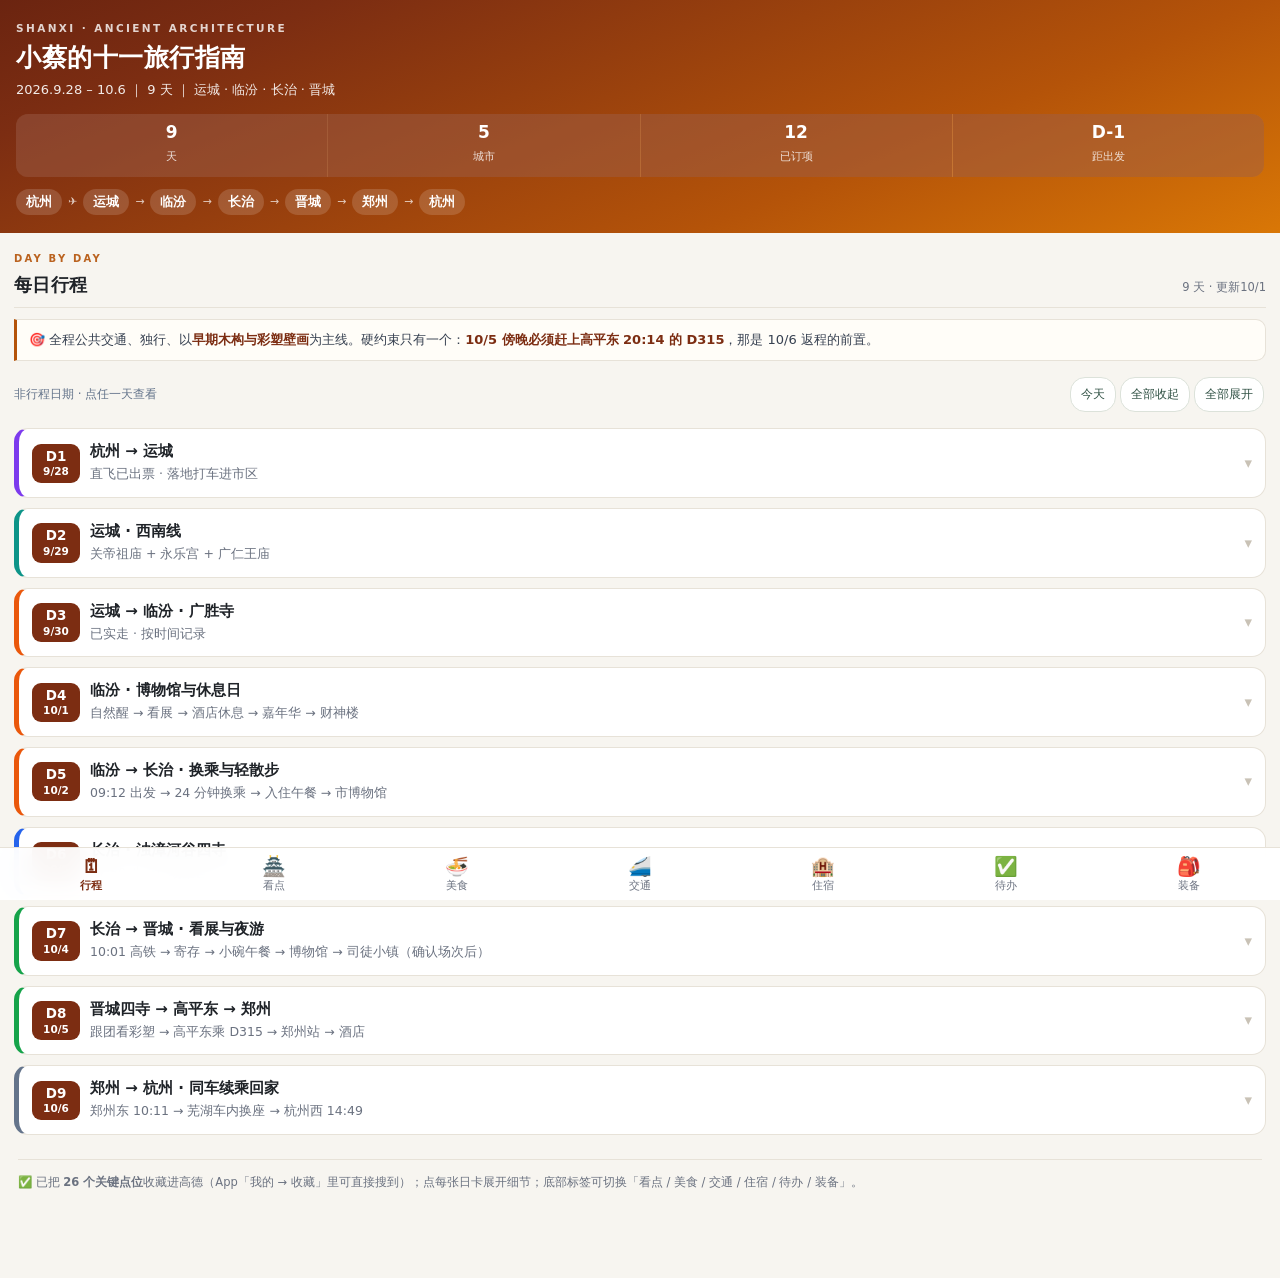
==== commit c6ab2df9: "Update Changzhi tour meetup from guide notice" ====
--- a/index.html
+++ b/index.html
@@ -557,8 +557,8 @@
 </details>
 
   <details class="day" data-c="cz" id="day-6" data-date="2026-10-03" data-practical="1">
-<summary><div class="dh"><div class="dnum"><em>D6</em>10/3</div><div class="dti"><div class="t">长治 · 浊漳河谷四寺</div><div class="s">讲师团上门接 → 四寺看建筑差异 → 回长治</div></div><div class="cv">▾</div></div></summary>
-<div class="dbody"><div class="day-flow">一天只走已订河谷四寺。看点按寺列，实际先后跟车；不再插入长子县另一条线。<small>5–21℃ · 晴；早晚冷，出门就带保暖层＋防风外套 · <a href="https://www.weather.com.cn/weather/101100501.shtml" target="_blank" rel="noopener">长治天气</a><small>10/1 查阅的全天最低–最高温预报，不是出门时逐小时温度。</small></small></div><div class="tl"><div class="tl-i"><div class="tl-t">约08:00</div><div class="tl-d"></div><div class="tl-c"><div class="h"><a class="lnk" data-amap data-amap-fixed="1" data-name="如家精选酒店(长治八一广场威远门中路店)" data-city="长治" data-lat="36.205258" data-lon="113.105269" href="https://uri.amap.com/marker?position=113.105269,36.205258&amp;name=%E5%A6%82%E5%AE%B6%E7%B2%BE%E9%80%89%E9%85%92%E5%BA%97(%E9%95%BF%E6%B2%BB%E5%85%AB%E4%B8%80%E5%B9%BF%E5%9C%BA%E5%A8%81%E8%BF%9C%E9%97%A8%E4%B8%AD%E8%B7%AF%E5%BA%97)&amp;coordinate=gaode&amp;src=xiaocai-trip&amp;callnative=0">酒店</a>等讲师团接</div><div class="n">已订 ¥378｜08:00 是原计划，最终上门时间待商家通知。</div><div class="n">酒店 → 天台庵约 50.9 km，模型约 44 分钟；接齐团友会更久。</div><details class="d4-drawer"><summary>集合与行李</summary><div><p>地址：威远门中路 19 号，如家精选酒店（长治八一广场威远门中路店）。今晚仍住这里，大行李留酒店。</p><p>餐食、接送细节资料没有确认记录；需要核对的是商家通知，不是另买票。</p></div></details><details class="d4-drawer"><summary>距离怎么算 · 点开看估算边界</summary><div><p>路程为 10/1 查询的 OSM / OSRM 道路模型；高德 GCJ-02 点位先转 WGS84。不是直线距离，也不是高德实时导航。</p><p>模型分钟数不含叫车、红绿灯拥堵、安检和入口步行；时间线采用更宽的出门预算。当天点地点链接唤起高德复核。</p><p><a href="data/later-days-route-evidence.json" target="_blank" rel="noopener">路程原始数值与查询链接</a> · <a href="https://routing.openstreetmap.de/about.html" target="_blank" rel="noopener">路由服务 / OpenStreetMap 署名</a></p></div></details></div></div>
+<summary><div class="dh"><div class="dnum"><em>D6</em>10/3</div><div class="dti"><div class="t">长治 · 浊漳河谷四寺</div><div class="s">07:50 八一广场集合 → 龙门寺 → 午餐 → 大云院 → 原起寺 → 天台庵</div></div><div class="cv">▾</div></div></summary>
+<div class="dbody"><div class="day-flow">导游 10/2 通知改为八一广场天空之城（汉堡王旁）07:50 集合，不在酒店等上门接。先龙门寺，午餐后大云院、原起寺、天台庵；下方各寺看点卡仍按旧顺序排，勿按其顺序找车。<small>导游 10/2 通知：8–19℃、紫外线强；早晨穿薄保暖层＋防风外套，白天可脱层，带帽子/防晒和水。<small>这是导游通知，不是本站实时天气；出发前可再看天气 App。</small></small></div><div class="tl"><div class="tl-i"><div class="tl-t">07:50</div><div class="tl-d"></div><div class="tl-c"><div class="h">八一广场天空之城 · 汉堡王旁集合</div><div class="n">导游已通知 07:50 出发；建议 07:35 左右到集合点找车，不在酒店等接。</div><div class="n">高德核到汉堡王(长治天空之城店)：太行东街2号天空之城院内1号商铺；车辆停靠车道以现场为准。</div><details class="d4-drawer"><summary>集合导航与行李</summary><div><p><a href="https://www.amap.com/ssr/search/poi_detail?query_type=TQUERY&amp;query=%E6%B1%89%E5%A0%A1%E7%8E%8B%2B%E5%85%AB%E4%B8%80%E5%B9%BF%E5%9C%BA%2B%E9%95%BF%E6%B2%BB&amp;city=140700&amp;id=B0K1P5JQ4S&amp;source=search_result" target="_blank" rel="noopener">汉堡王（长治天空之城店）高德地点</a>，在院内1号商铺旁找集合车辆。酒店→集合点的道路距离未核，请提前留出打车和找车时间。今晚仍住原酒店，大行李留房间。</p><p>车牌和导游电话只在私有通知中，不在公开页面展示。</p></div></details><details class="d4-drawer"><summary>距离怎么算 · 点开看估算边界</summary><div><p>路程为 10/1 查询的 OSM / OSRM 道路模型；高德 GCJ-02 点位先转 WGS84。不是直线距离，也不是高德实时导航。</p><p>模型分钟数不含叫车、红绿灯拥堵、安检和入口步行；时间线采用更宽的出门预算。当天点地点链接唤起高德复核。</p><p><a href="data/later-days-route-evidence.json" target="_blank" rel="noopener">路程原始数值与查询链接</a> · <a href="https://routing.openstreetmap.de/about.html" target="_blank" rel="noopener">路由服务 / OpenStreetMap 署名</a></p></div></details></div></div>
 <div class="tl-i"><div class="tl-t">白天</div><div class="tl-d"></div><div class="tl-c"><div class="h"><a class="lnk" data-amap data-amap-fixed="1" data-name="天台庵" data-city="长治" data-lat="36.383467" data-lon="113.405178" href="https://uri.amap.com/marker?position=113.405178,36.383467&amp;name=%E5%A4%A9%E5%8F%B0%E5%BA%B5&amp;coordinate=gaode&amp;src=xiaocai-trip&amp;callnative=0">天台庵</a></div><div class="n">看屋顶、斗拱与殿内空间：保留唐风的五代木构。</div><div class="n">纠正旧文：不能再直接标“现存唐构”。</div><details class="d4-drawer"><summary>为什么改年代</summary><div><p>2014 年修缮发现后唐长兴四年（933）题记；可请讲师指出唐风特征与断代依据。</p><p><a href="https://www.sxwbs.com/detail/fa15e1e904dd480e898bec93e30ccb57?contentType=1&amp;t=MjAyNi0wMi0xNA%3D%3D" target="_blank" rel="noopener">山西晚报：五代古建与天台庵题记</a></p><p><a href="https://www.bilibili.com/video/BV1RRyGBgESp" target="_blank" rel="noopener">BV1RRyGBgESp · 山西文博一凡·天台庵解析</a>（播放量旧库未留存）</p></div></details></div></div>
 <div class="tl-i"><div class="tl-t">白天</div><div class="tl-d"></div><div class="tl-c"><div class="h"><a class="lnk" data-amap data-amap-fixed="1" data-name="大云院（院内三佛殿地标）" data-city="长治" data-lat="36.367401" data-lon="113.445295" href="https://uri.amap.com/marker?position=113.445295,36.367401&amp;name=%E5%A4%A7%E4%BA%91%E9%99%A2%EF%BC%88%E9%99%A2%E5%86%85%E4%B8%89%E4%BD%9B%E6%AE%BF%E5%9C%B0%E6%A0%87%EF%BC%89&amp;coordinate=gaode&amp;src=xiaocai-trip&amp;callnative=0">大云院</a></div><div class="n">重点：弥陀殿五代壁画；先听讲解定位画面，再看人物与建筑细节。</div><div class="n">暗光下不自行打灯；拍摄与照明遵守现场文保要求。</div><details class="d4-drawer"><summary>看点与导航范围</summary><div><p>地图固定点是院内三佛殿地标，不是入口，也不是壁画所在弥陀殿。跟团按司机下客点入院。</p><p><a href="https://www.amap.com/place/B0FFGB4Y5Z" target="_blank" rel="noopener">高德院内地点页</a> · <a href="https://www.sxwbs.com/detail/fa15e1e904dd480e898bec93e30ccb57?contentType=1&amp;t=MjAyNi0wMi0xNA%3D%3D" target="_blank" rel="noopener">壁画与殿宇资料</a></p></div></details></div></div>
 <div class="tl-i"><div class="tl-t">午间</div><div class="tl-d"></div><div class="tl-c"><div class="h">跟团停靠吃午饭</div><div class="n">饭点跟当日停靠安排；不为长子猪头肉跨线绕行。</div><div class="n">店名、团餐是否包含：资料库里没有确认结果。</div></div></div>
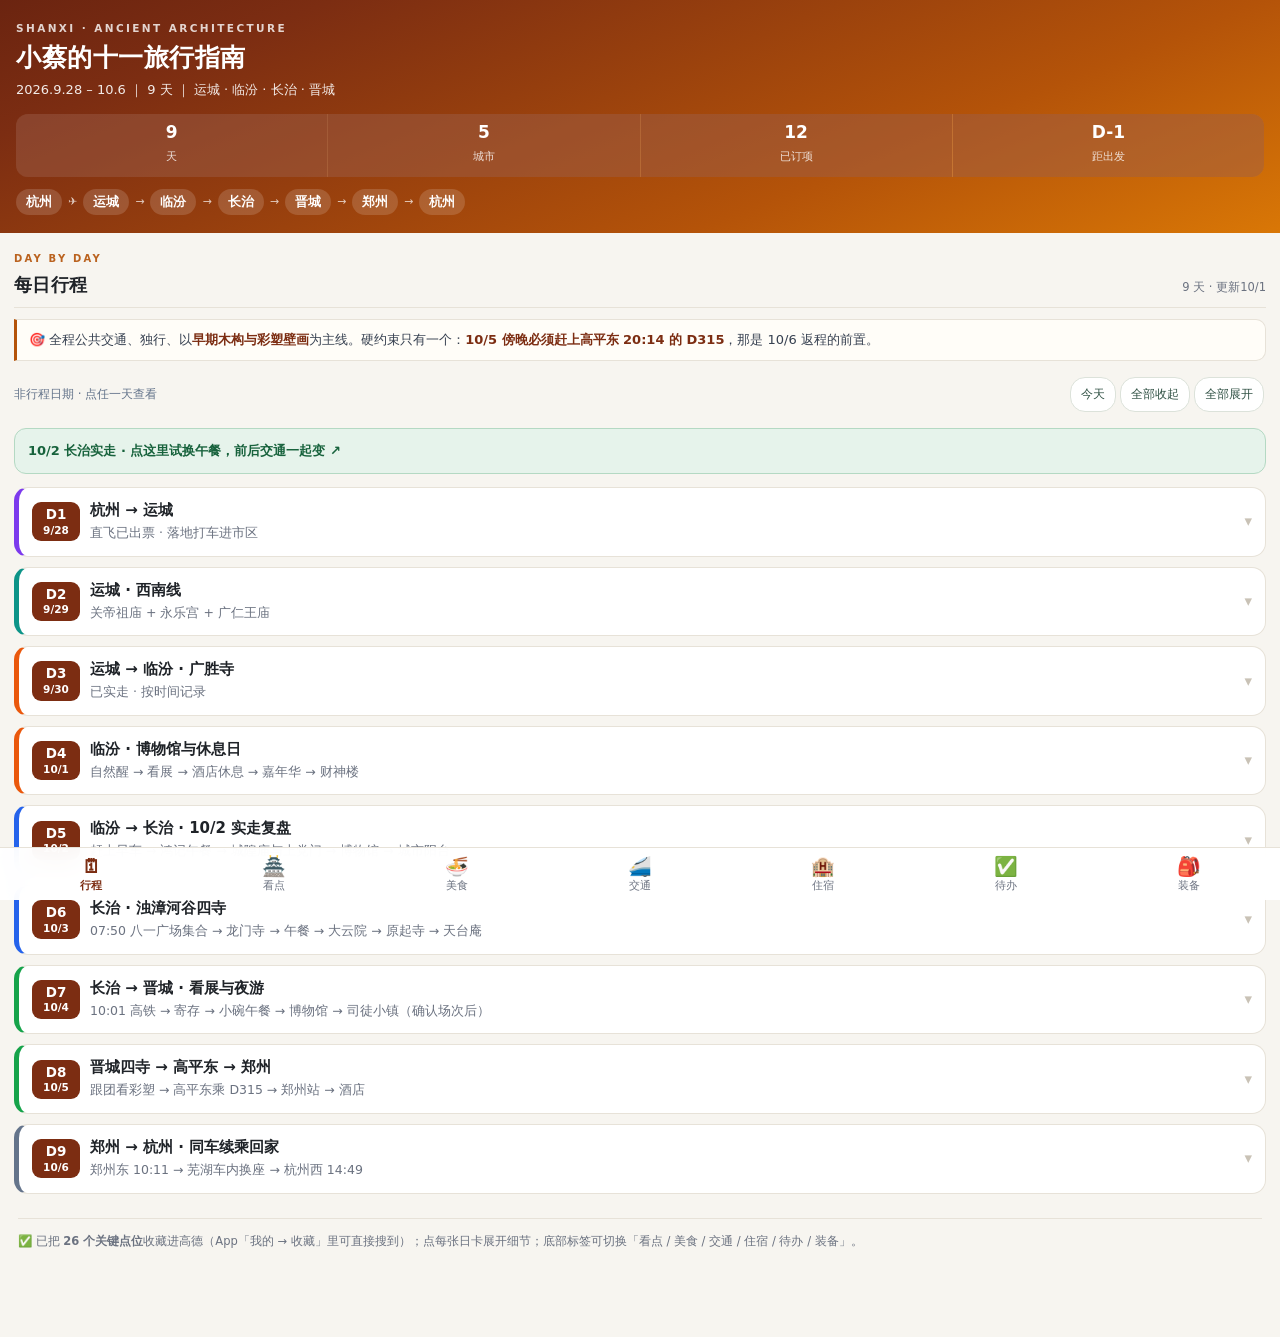
==== commit 5f7a3404: "Add Changzhi D5 execution cards and verified route screenshots" ====
--- a/index.html
+++ b/index.html
@@ -4,6 +4,7 @@
 <meta charset="UTF-8">
 <meta name="viewport" content="width=device-width,initial-scale=1,viewport-fit=cover">
 <meta name="theme-color" content="#7c2d12">
+<link rel="stylesheet" href="scripts/execution-cards.css?v=20261003-11">
 <meta name="format-detection" content="telephone=yes">
 <meta name="apple-mobile-web-app-capable" content="yes">
 <title>小蔡的十一旅行指南 · 山西古建 9/28–10/6</title>
@@ -395,6 +396,7 @@
   <div class="lead">🎯 全程公共交通、独行、以<b>早期木构与彩塑壁画</b>为主线。硬约束只有一个：<b>10/5 傍晚必须赶上高平东 20:14 的 D315</b>，那是 10/6 返程的前置。</div>
 
   <div class="plan-controls"><span id="plan-date-status">按北京时间定位当天</span><div><button type="button" data-plan-action="today">今天</button><button type="button" data-plan-action="collapse">全部收起</button><button type="button" data-plan-action="expand">全部展开</button></div></div>
+  <a class="exec-jump" href="#d5-execution">10/2 长治实走 · 点这里试换午餐，前后交通一起变 ↗</a>
 
   <details class="day" data-c="hz" id="day-1" data-date="2026-09-28">
     <summary><div class="dh">
@@ -543,9 +545,9 @@
     </div>
   </div></details></div></details>
 
-  <details class="day" data-c="lf" id="day-5" data-date="2026-10-02" data-practical="1">
-<summary><div class="dh"><div class="dnum"><em>D5</em>10/2</div><div class="dti"><div class="t">临汾 → 长治 · 换乘与轻散步</div><div class="s">09:12 出发 → 24 分钟换乘 → 入住午餐 → 市博物馆</div></div><div class="cv">▾</div></div></summary>
-<div class="dbody"><div class="day-flow">太原南只留 24 分钟：站内换乘。长治入住后先在酒店附近吃，下午优先市博物馆；老城仅作有体力时的晚间加分项。<small>9–20℃ · 晴转阴；薄保暖层＋外套，傍晚散步随身带 · <a href="https://www.weather.com.cn/weather/101100501.shtml" target="_blank" rel="noopener">长治天气</a><small>10/1 查阅的全天最低–最高温预报，不是出门时逐小时温度。</small></small></div><div class="tl"><div class="tl-i"><div class="tl-t">08:15</div><div class="tl-d"></div><div class="tl-c"><div class="h">酒店出发 → <a class="lnk" data-amap data-amap-fixed="1" data-name="临汾西站" data-city="临汾" data-lat="36.101166" data-lon="111.466741" href="https://uri.amap.com/marker?position=111.466741,36.101166&amp;name=%E4%B8%B4%E6%B1%BE%E8%A5%BF%E7%AB%99&amp;coordinate=gaode&amp;src=xiaocai-trip&amp;callnative=0">临汾西站</a></div><div class="n">推荐步行｜约 0.7 km，模型约 10 分钟。</div><div class="n">带行李留 25 分钟；目标 08:40 到站。</div><details class="d4-drawer"><summary>从酒店怎么走</summary><div><p><a class="lnk" data-amap data-amap-fixed="1" data-name="桔子酒店(临汾高铁西站店)" data-city="临汾" data-lat="36.098572" data-lon="111.473471" href="https://uri.amap.com/marker?position=111.473471,36.098572&amp;name=%E6%A1%94%E5%AD%90%E9%85%92%E5%BA%97(%E4%B8%B4%E6%B1%BE%E9%AB%98%E9%93%81%E8%A5%BF%E7%AB%99%E5%BA%97)&amp;coordinate=gaode&amp;src=xiaocai-trip&amp;callnative=0">桔子酒店(临汾高铁西站店)</a> → <a class="lnk" data-amap data-amap-fixed="1" data-name="临汾西站" data-city="临汾" data-lat="36.101166" data-lon="111.466741" href="https://uri.amap.com/marker?position=111.466741,36.101166&amp;name=%E4%B8%B4%E6%B1%BE%E8%A5%BF%E7%AB%99&amp;coordinate=gaode&amp;src=xiaocai-trip&amp;callnative=0">临汾西站</a></p><p>这段按你实际住的西站店计算，不再套用“市区离站 7.8 km”。沿途看点未核实，不专门绕路。</p></div></details><details class="d4-drawer"><summary>距离怎么算 · 点开看估算边界</summary><div><p>路程为 10/1 查询的 OSM / OSRM 道路模型；高德 GCJ-02 点位先转 WGS84。不是直线距离，也不是高德实时导航。</p><p>模型分钟数不含叫车、红绿灯拥堵、安检和入口步行；时间线采用更宽的出门预算。当天点地点链接唤起高德复核。</p><p><a href="data/later-days-route-evidence.json" target="_blank" rel="noopener">路程原始数值与查询链接</a> · <a href="https://routing.openstreetmap.de/about.html" target="_blank" rel="noopener">路由服务 / OpenStreetMap 署名</a></p></div></details></div></div>
+  <details class="day" data-c="cz" id="day-5" data-date="2026-10-02" data-practical="1">
+<summary><div class="dh"><div class="dnum"><em>D5</em>10/2</div><div class="dti"><div class="t">临汾 → 长治 · 10/2 实走复盘</div><div class="s">赶上早车 → 鸿记午餐 → 城隍庙与上党门 → 博物馆 → 城市阳台</div></div><div class="cv">▾</div></div></summary>
+<div class="dbody"><div class="day-flow">10/2 已实走。下面点店名或景点名试换：两侧交通卡会跟着改；时间、入口和停放只展示已核信息。<small><a href="https://www.weather.com.cn/weather/101100501.shtml" target="_blank" rel="noopener">查看长治天气</a><small>不沿用10/1预报当作当下实况。</small></small></div><section class="exec-zone" id="d5-execution" data-execution="{&quot;date&quot;:&quot;2026-10-02&quot;,&quot;coordinateSystem&quot;:&quot;GCJ-02&quot;,&quot;title&quot;:&quot;10/2 长治 · 实走顺序与可复走路线&quot;,&quot;note&quot;:&quot;实际顺序：酒店→口述“虹记”午餐→城隍庙→上党门→博物馆。午餐与老城之间三段骑行；因共享车停放点和骑行线未核，下面默认展示可核的打车／步行替代路线，不把替代路线写成实走。&quot;,&quot;slots&quot;:{&quot;start&quot;:&quot;hotel&quot;,&quot;meal&quot;:&quot;hongji&quot;,&quot;sight&quot;:&quot;temple&quot;,&quot;gate&quot;:&quot;shangdang&quot;,&quot;end&quot;:&quot;museum&quot;},&quot;places&quot;:{&quot;hotel&quot;:{&quot;key&quot;:&quot;poi:B0FFIA5Z5N&quot;,&quot;name&quot;:&quot;如家精选·威远门中路店&quot;,&quot;detail&quot;:&quot;中午入住后从酒店出发&quot;,&quot;lon&quot;:113.105269,&quot;lat&quot;:36.205258,&quot;poi&quot;:&quot;B0FFIA5Z5N&quot;,&quot;address&quot;:&quot;威远门中路19号&quot;,&quot;kind&quot;:&quot;hotel&quot;},&quot;hongji&quot;:{&quot;key&quot;:&quot;gcj02:113.108443,36.179902&quot;,&quot;name&quot;:&quot;鸿记潞城甩饼店&quot;,&quot;detail&quot;:&quot;用户实吃：现烙饼香、切驴肉香；口述“虹记”，待核店招&quot;,&quot;lon&quot;:113.108443,&quot;lat&quot;:36.179902,&quot;address&quot;:&quot;东华门街14号&quot;,&quot;kind&quot;:&quot;food&quot;,&quot;status&quot;:&quot;已实吃 · 店名待核&quot;,&quot;dish&quot;:&quot;甩饼卷驴肉&quot;,&quot;portion&quot;:&quot;这顿已吃；再选其他店仅为路线交互体验&quot;,&quot;source&quot;:&quot;用户2026-10-02实走反馈；旧高德固定坐标&quot;},&quot;ludingji&quot;:{&quot;key&quot;:&quot;poi:B0L65HONIR&quot;,&quot;name&quot;:&quot;潞鼎记甩饼·三鞭汤旗舰店&quot;,&quot;detail&quot;:&quot;食客称驴肉瘦、筋少；饼正常。用户未实吃本店&quot;,&quot;lon&quot;:113.10603,&quot;lat&quot;:36.205308,&quot;poi&quot;:&quot;B0L65HONIR&quot;,&quot;address&quot;:&quot;威远门中路新元素一楼&quot;,&quot;kind&quot;:&quot;food&quot;,&quot;status&quot;:&quot;候选 · 非今日实走&quot;,&quot;dish&quot;:&quot;甩饼＋少量驴肉&quot;,&quot;portion&quot;:&quot;一人先问小份；不默认点三鞭汤&quot;,&quot;source&quot;:&quot;https://www.xiaohongshu.com/explore/697b70c40000000022031399&quot;},&quot;laolu&quot;:{&quot;key&quot;:&quot;poi:B0FFJCVV1R&quot;,&quot;name&quot;:&quot;老路驴肉甩饼·紫金店&quot;,&quot;detail&quot;:&quot;现做甩饼与汆汤有食客线索；用户未实吃本店&quot;,&quot;lon&quot;:113.10917,&quot;lat&quot;:36.199127,&quot;poi&quot;:&quot;B0FFJCVV1R&quot;,&quot;address&quot;:&quot;紫金西街62号（旧食记写60号，门脸待核）&quot;,&quot;kind&quot;:&quot;food&quot;,&quot;status&quot;:&quot;候选 · 非今日实走&quot;,&quot;dish&quot;:&quot;现做甩饼&quot;,&quot;portion&quot;:&quot;先问肉和汤能否小份，避免一人重复叠饼&quot;,&quot;source&quot;:&quot;https://www.amap.com/ssr/search/poi_detail?id=B0FFJCVV1R&quot;},&quot;temple&quot;:{&quot;key&quot;:&quot;poi:B016300LLW&quot;,&quot;name&quot;:&quot;潞安府城隍庙&quot;,&quot;detail&quot;:&quot;用户午餐后骑车抵达；具体停车位置未反馈&quot;,&quot;lon&quot;:113.116378,&quot;lat&quot;:36.183586,&quot;poi&quot;:&quot;B016300LLW&quot;,&quot;address&quot;:&quot;东街庙道巷13号&quot;,&quot;kind&quot;:&quot;sight&quot;,&quot;sightType&quot;:&quot;heritage&quot;,&quot;status&quot;:&quot;已实走&quot;,&quot;highlight&quot;:&quot;三进院落；看元、明、清建筑层次与木石雕&quot;,&quot;photo&quot;:&quot;https://www.changzhi.gov.cn/ztzl/cjwmwz/shfs/202506/W020250616308252392225_ORIGIN.jpg&quot;,&quot;photoCaption&quot;:&quot;长治日报 2025 年城隍庙外景；不是入口标注图&quot;,&quot;photoSource&quot;:&quot;https://www.changzhi.gov.cn/ztzl/cjwmwz/shfs/202506/t20250616_3056020.shtml&quot;,&quot;source&quot;:&quot;https://www.changzhi.gov.cn/ztzl/cjwmwz/shfs/202506/t20250616_3056020.shtml&quot;},&quot;shangdang&quot;:{&quot;key&quot;:&quot;poi:B016300H0N&quot;,&quot;name&quot;:&quot;上党门&quot;,&quot;detail&quot;:&quot;用户在城隍庙之后骑车到此；切换到本卡不代表跳过城隍庙&quot;,&quot;lon&quot;:113.106939,&quot;lat&quot;:36.18737,&quot;poi&quot;:&quot;B016300H0N&quot;,&quot;address&quot;:&quot;府坡街与西斜街交叉口东北50米&quot;,&quot;kind&quot;:&quot;sight&quot;,&quot;sightType&quot;:&quot;heritage&quot;,&quot;status&quot;:&quot;已实走 · 实际在城隍庙之后&quot;,&quot;highlight&quot;:&quot;看门楼外观；登楼开放与具体入口未核&quot;,&quot;source&quot;:&quot;https://ditu.amap.com/place/B016300H0N&quot;},&quot;museum&quot;:{&quot;key&quot;:&quot;poi:B0L2MSZFO8&quot;,&quot;name&quot;:&quot;长治市博物馆新馆&quot;,&quot;detail&quot;:&quot;用户实走；东门为馆方资料所示入馆方向，具体落客点与讲解集合处未核&quot;,&quot;lon&quot;:113.071467,&quot;lat&quot;:36.217466,&quot;poi&quot;:&quot;B0L2MSZFO8&quot;,&quot;address&quot;:&quot;迎宾大街9号&quot;,&quot;kind&quot;:&quot;sight&quot;,&quot;sightType&quot;:&quot;museum&quot;,&quot;status&quot;:&quot;已实走&quot;,&quot;opening&quot;:&quot;10/2 国庆开放 09:00–18:00，17:30 停入&quot;,&quot;explain&quot;:&quot;国庆每日公益讲解 09:30、11:00、14:00、15:30；集合点与临时调整未核&quot;,&quot;explainSource&quot;:&quot;https://i.ifeng.com/c/8wqTFrA1wK3&quot;,&quot;access&quot;:{&quot;status&quot;:&quot;documented-direction&quot;,&quot;arrival&quot;:&quot;博物馆东门入馆；打车请以东门一侧可安全落客处为目标，馆址 POI 不是门口坐标&quot;,&quot;storage&quot;:&quot;馆方资料确认提供物品寄存，馆内具体柜台位置未找到；入东门后先问服务台&quot;,&quot;source&quot;:&quot;https://www.sxwbs.com/detail/fed671062aec43fe9feb19efb3b6f1e7?contentType=1&amp;t=MjAyNi0wMS0wMw%3D%3D&quot;,&quot;checkedAt&quot;:&quot;2026-10-03&quot;},&quot;highlight&quot;:&quot;先看《一眼千年》古建模型 →《策马飞舆》车马坑 →《华彩重光》琉璃；不是已核的楼层路径&quot;,&quot;photo&quot;:&quot;https://q1.itc.cn/q_70/images03/20260101/ec8d603696cd483fa9c8f74958c10ffb.jpeg&quot;,&quot;photoCaption&quot;:&quot;长治市旅游发展委员会 2026-01-01 新馆导览中的《华彩重光》配图；不是 10/2 现场照片&quot;,&quot;photoSource&quot;:&quot;https://m.sohu.com/a/971635276_121106854&quot;,&quot;exhibitions&quot;:[{&quot;name&quot;:&quot;一眼千年——上党古建精华展&quot;,&quot;type&quot;:&quot;古建特展&quot;,&quot;focus&quot;:&quot;看27处古建模型，预习次日寺院。&quot;,&quot;evidenceDate&quot;:&quot;2026-09-15&quot;,&quot;source&quot;:&quot;https://finance.sina.com.cn/roll/2026-09-15/doc-inirwsee3856348.shtml&quot;,&quot;status&quot;:&quot;9月报道仍列为馆内展；10/2所在楼层待核&quot;,&quot;photo&quot;:&quot;https://33973916.s21i.faiusr.com/2/ABUIABACGAAg7pWcywYo3vS31AcwgAo41QY%21900x900.jpg&quot;,&quot;photoSource&quot;:&quot;https://www.hanzeo.com/sys-nd/85.html&quot;,&quot;photoCaption&quot;:&quot;新馆古建模型展区宣传照片；非10/2现场&quot;},{&quot;name&quot;:&quot;策马飞舆——长治东周车马坑考古纪实&quot;,&quot;type&quot;:&quot;专题展&quot;,&quot;focus&quot;:&quot;看分水岭车马坑与车马器。&quot;,&quot;evidenceDate&quot;:&quot;2026-01-01&quot;,&quot;source&quot;:&quot;https://m.sohu.com/a/971635276_121106854&quot;,&quot;status&quot;:&quot;开馆导览列出；10/2展厅状态待核&quot;,&quot;photo&quot;:&quot;https://q4.itc.cn/q_70/images03/20260101/08bb75f74f914dbaaf4ce287b9670867.jpeg&quot;,&quot;photoCaption&quot;:&quot;2026-01-01 长治文旅导览车马坑专题配图；非10/2实况&quot;},{&quot;name&quot;:&quot;华彩重光——长治千年琉璃大观&quot;,&quot;type&quot;:&quot;琉璃专题&quot;,&quot;focus&quot;:&quot;看琉璃珠、建筑构件与珐华陈设。&quot;,&quot;evidenceDate&quot;:&quot;2026-02-09&quot;,&quot;source&quot;:&quot;https://www.changzhi.gov.cn/ztzl/cjwmwz/wmdt/202602/t20260209_3138163.shtml&quot;,&quot;status&quot;:&quot;2月专题报道；10/2是否仍全部展出待核&quot;,&quot;photo&quot;:&quot;https://q1.itc.cn/q_70/images03/20260101/ec8d603696cd483fa9c8f74958c10ffb.jpeg&quot;,&quot;photoSource&quot;:&quot;https://m.sohu.com/a/971635276_121106854&quot;,&quot;photoCaption&quot;:&quot;2026-01-01 长治文旅导览琉璃专题配图；非10/2实况&quot;}],&quot;artifacts&quot;:[{&quot;name&quot;:&quot;春秋兽面三蹄足兽首扉棱蟠螭纹铜鼎&quot;,&quot;source&quot;:&quot;https://czsbwg.org.cn/qingtongqi/923.html&quot;,&quot;status&quot;:&quot;馆藏图鉴；新馆当日展出位置未核&quot;},{&quot;name&quot;:&quot;唐三彩抱鸭女俑&quot;,&quot;source&quot;:&quot;https://czsbwg.org.cn/taociqi/938.html&quot;,&quot;status&quot;:&quot;馆藏图鉴；新馆当日展出位置未核&quot;,&quot;photo&quot;:&quot;https://app-new.sxwbs.com/upload/news/image/2025/05/22/1747882734172088910.jpg?h=1440&amp;w=1080&quot;,&quot;photoSource&quot;:&quot;https://www.sxwbs.com/detail/e57668f6bd814be48edabc263a643124?contentType=1&amp;t=MjAyNS0wNS0yMQ%3D%3D&quot;,&quot;photoCaption&quot;:&quot;山西晚报 2025-05-22 抱鸭女俑图；非新馆展柜实况&quot;},{&quot;name&quot;:&quot;金三彩开光莲石鸳鸯纹虎形瓷枕&quot;,&quot;source&quot;:&quot;https://czsbwg.org.cn/taociqi/933.html&quot;,&quot;status&quot;:&quot;馆藏图鉴；新馆当日展出位置未核&quot;}],&quot;source&quot;:&quot;https://changzhi.gov.cn/zmhd/zmhdrdhy/202609/t20260929_3210010.shtml&quot;}},&quot;choices&quot;:[&quot;hongji&quot;,&quot;ludingji&quot;,&quot;laolu&quot;],&quot;sightChoices&quot;:[&quot;temple&quot;,&quot;shangdang&quot;],&quot;edges&quot;:[{&quot;id&quot;:&quot;hotel-meal&quot;,&quot;from&quot;:&quot;start&quot;,&quot;to&quot;:&quot;meal&quot;,&quot;recommendedByMeal&quot;:{&quot;hongji&quot;:&quot;driving&quot;,&quot;ludingji&quot;:&quot;walking&quot;,&quot;laolu&quot;:&quot;walking&quot;}},{&quot;id&quot;:&quot;meal-sight&quot;,&quot;from&quot;:&quot;meal&quot;,&quot;to&quot;:&quot;sight&quot;,&quot;recommendedByMeal&quot;:{&quot;hongji&quot;:&quot;walking&quot;,&quot;ludingji&quot;:&quot;driving&quot;,&quot;laolu&quot;:&quot;driving&quot;}},{&quot;id&quot;:&quot;sight-gate&quot;,&quot;from&quot;:&quot;sight&quot;,&quot;to&quot;:&quot;gate&quot;,&quot;defaultMode&quot;:&quot;walking&quot;},{&quot;id&quot;:&quot;gate-museum&quot;,&quot;from&quot;:&quot;gate&quot;,&quot;to&quot;:&quot;end&quot;,&quot;defaultMode&quot;:&quot;driving&quot;},{&quot;id&quot;:&quot;sight-museum&quot;,&quot;from&quot;:&quot;sight&quot;,&quot;to&quot;:&quot;end&quot;,&quot;defaultMode&quot;:&quot;driving&quot;}],&quot;routeEvidence&quot;:[{&quot;fromKey&quot;:&quot;poi:B0FFIA5Z5N&quot;,&quot;toKey&quot;:&quot;gcj02:113.108443,36.179902&quot;,&quot;mode&quot;:&quot;driving&quot;,&quot;distanceM&quot;:3700,&quot;durationMin&quot;:12,&quot;source&quot;:&quot;https://www.amap.com/ssr/dir?dname=%E9%B8%BF%E8%AE%B0%E6%BD%9E%E5%9F%8E%E7%94%A9%E9%A5%BC%E5%BA%97&amp;dlat=36.179902&amp;dlon=113.108443&amp;fname=%E5%A6%82%E5%AE%B6%E7%B2%BE%E9%80%89%C2%B7%E5%A8%81%E8%BF%9C%E9%97%A8%E4%B8%AD%E8%B7%AF%E5%BA%97&amp;flat=36.205258&amp;flon=113.105269&amp;type=0&amp;fid=B0FFIA5Z5N&quot;,&quot;checkedAt&quot;:&quot;2026-10-03&quot;,&quot;scope&quot;:&quot;高德驾车替代路线，约3.7公里/12分钟；用户10/2实际骑行，不能把本段写成实际打车&quot;,&quot;screenshot&quot;:{&quot;path&quot;:&quot;assets/routes/hotel-hongji-drive.png&quot;,&quot;source&quot;:&quot;https://www.amap.com/ssr/dir?dname=%E9%B8%BF%E8%AE%B0%E6%BD%9E%E5%9F%8E%E7%94%A9%E9%A5%BC%E5%BA%97&amp;dlat=36.179902&amp;dlon=113.108443&amp;fname=%E5%A6%82%E5%AE%B6%E7%B2%BE%E9%80%89%C2%B7%E5%A8%81%E8%BF%9C%E9%97%A8%E4%B8%AD%E8%B7%AF%E5%BA%97&amp;flat=36.205258&amp;flon=113.105269&amp;type=0&amp;fid=B0FFIA5Z5N&quot;,&quot;checkedAt&quot;:&quot;2026-10-03&quot;,&quot;reviewed&quot;:true}},{&quot;fromKey&quot;:&quot;poi:B016300LLW&quot;,&quot;toKey&quot;:&quot;poi:B016300H0N&quot;,&quot;mode&quot;:&quot;walking&quot;,&quot;distanceM&quot;:1200,&quot;durationMin&quot;:17,&quot;source&quot;:&quot;https://www.amap.com/ssr/dir?dname=%E4%B8%8A%E5%85%9A%E9%97%A8&amp;dlat=36.18737&amp;dlon=113.106939&amp;fname=%E6%BD%9E%E5%AE%89%E5%BA%9C%E5%9F%8E%E9%9A%8D%E5%BA%99&amp;flat=36.183586&amp;flon=113.116378&amp;type=2&amp;did=B016300H0N&amp;fid=B016300LLW&quot;,&quot;checkedAt&quot;:&quot;2026-10-03&quot;,&quot;scope&quot;:&quot;高德步行替代路线，约1.2公里/17分钟；用户10/2实际骑行，不能把本段写成实际步行&quot;,&quot;screenshot&quot;:{&quot;path&quot;:&quot;assets/routes/temple-shangdang-walk.png&quot;,&quot;source&quot;:&quot;https://www.amap.com/ssr/dir?dname=%E4%B8%8A%E5%85%9A%E9%97%A8&amp;dlat=36.18737&amp;dlon=113.106939&amp;fname=%E6%BD%9E%E5%AE%89%E5%BA%9C%E5%9F%8E%E9%9A%8D%E5%BA%99&amp;flat=36.183586&amp;flon=113.116378&amp;type=2&amp;did=B016300H0N&amp;fid=B016300LLW&quot;,&quot;checkedAt&quot;:&quot;2026-10-03&quot;,&quot;reviewed&quot;:true}},{&quot;fromKey&quot;:&quot;gcj02:113.108443,36.179902&quot;,&quot;toKey&quot;:&quot;poi:B016300H0N&quot;,&quot;mode&quot;:&quot;walking&quot;,&quot;distanceM&quot;:1200,&quot;durationMin&quot;:17,&quot;source&quot;:&quot;https://www.amap.com/ssr/dir?dname=%E4%B8%8A%E5%85%9A%E9%97%A8&amp;dlat=36.18737&amp;dlon=113.106939&amp;fname=%E9%B8%BF%E8%AE%B0%E6%BD%9E%E5%9F%8E%E7%94%A9%E9%A5%BC%E5%BA%97&amp;flat=36.179902&amp;flon=113.108443&amp;type=2&amp;did=B016300H0N&quot;,&quot;checkedAt&quot;:&quot;2026-10-03&quot;,&quot;scope&quot;:&quot;仅供跳过城隍庙时比较；高德步行约1.2公里/17分钟，不是10/2实际走法&quot;,&quot;screenshot&quot;:{&quot;path&quot;:&quot;assets/routes/hongji-shangdang-walk.png&quot;,&quot;source&quot;:&quot;https://www.amap.com/ssr/dir?dname=%E4%B8%8A%E5%85%9A%E9%97%A8&amp;dlat=36.18737&amp;dlon=113.106939&amp;fname=%E9%B8%BF%E8%AE%B0%E6%BD%9E%E5%9F%8E%E7%94%A9%E9%A5%BC%E5%BA%97&amp;flat=36.179902&amp;flon=113.108443&amp;type=2&amp;did=B016300H0N&quot;,&quot;checkedAt&quot;:&quot;2026-10-03&quot;,&quot;reviewed&quot;:true}},{&quot;fromKey&quot;:&quot;poi:B0FFIA5Z5N&quot;,&quot;toKey&quot;:&quot;poi:B0L65HONIR&quot;,&quot;mode&quot;:&quot;walking&quot;,&quot;distanceM&quot;:241,&quot;durationMin&quot;:4,&quot;source&quot;:&quot;https://www.amap.com/ssr/dir?dname=%E6%BD%9E%E9%BC%8E%E8%AE%B0%E7%94%A9%E9%A5%BC%C2%B7%E4%B8%89%E9%9E%AD%E6%B1%A4%28%E6%97%97%E8%88%B0%E5%BA%97%29&amp;dlat=36.205308&amp;dlon=113.106030&amp;did=B0L65HONIR&amp;fname=%E5%A6%82%E5%AE%B6%E7%B2%BE%E9%80%89%E9%85%92%E5%BA%97%28%E9%95%BF%E6%B2%BB%E5%85%AB%E4%B8%80%E5%B9%BF%E5%9C%BA%E5%A8%81%E8%BF%9C%E9%97%A8%E4%B8%AD%E8%B7%AF%E5%BA%97%29&amp;flat=36.205258&amp;flon=113.105269&amp;fid=B0FFIA5Z5N&amp;fpoitype=100100&amp;type=2&quot;,&quot;checkedAt&quot;:&quot;2026-10-02&quot;,&quot;scope&quot;:&quot;高德网页步行规划；不证明实际入口或营业&quot;,&quot;screenshot&quot;:{&quot;path&quot;:&quot;assets/routes/hotel-ludingji-walk.png&quot;,&quot;source&quot;:&quot;https://www.amap.com/ssr/dir?dname=%E6%BD%9E%E9%BC%8E%E8%AE%B0%E7%94%A9%E9%A5%BC%C2%B7%E4%B8%89%E9%9E%AD%E6%B1%A4%E6%97%97%E8%88%B0%E5%BA%97&amp;dlat=36.205308&amp;dlon=113.10603&amp;fname=%E5%A6%82%E5%AE%B6%E7%B2%BE%E9%80%89%C2%B7%E5%A8%81%E8%BF%9C%E9%97%A8%E4%B8%AD%E8%B7%AF%E5%BA%97&amp;flat=36.205258&amp;flon=113.105269&amp;type=2&amp;did=B0L65HONIR&amp;fid=B0FFIA5Z5N&quot;,&quot;checkedAt&quot;:&quot;2026-10-03&quot;,&quot;reviewed&quot;:true}},{&quot;fromKey&quot;:&quot;poi:B0FFIA5Z5N&quot;,&quot;toKey&quot;:&quot;poi:B0FFJCVV1R&quot;,&quot;mode&quot;:&quot;walking&quot;,&quot;distanceM&quot;:1100,&quot;durationMin&quot;:15,&quot;source&quot;:&quot;https://www.amap.com/ssr/dir?dname=%E8%80%81%E8%B7%AF%E9%A9%B4%E8%82%89%E7%94%A9%E9%A5%BC%28%E7%B4%AB%E9%87%91%E5%BA%97%29&amp;dlat=36.199127&amp;dlon=113.109170&amp;did=B0FFJCVV1R&amp;fname=%E5%A6%82%E5%AE%B6%E7%B2%BE%E9%80%89%E9%85%92%E5%BA%97%28%E9%95%BF%E6%B2%BB%E5%85%AB%E4%B8%80%E5%B9%BF%E5%9C%BA%E5%A8%81%E8%BF%9C%E9%97%A8%E4%B8%AD%E8%B7%AF%E5%BA%97%29&amp;flat=36.205258&amp;flon=113.105269&amp;fid=B0FFIA5Z5N&amp;fpoitype=100100&amp;type=2&quot;,&quot;checkedAt&quot;:&quot;2026-10-02&quot;,&quot;scope&quot;:&quot;高德网页步行规划；旧食记门牌不一致&quot;,&quot;screenshot&quot;:{&quot;path&quot;:&quot;assets/routes/hotel-laolu-walk.png&quot;,&quot;source&quot;:&quot;https://www.amap.com/ssr/dir?dname=%E8%80%81%E8%B7%AF%E9%A9%B4%E8%82%89%E7%94%A9%E9%A5%BC%C2%B7%E7%B4%AB%E9%87%91%E5%BA%97&amp;dlat=36.199127&amp;dlon=113.10917&amp;fname=%E5%A6%82%E5%AE%B6%E7%B2%BE%E9%80%89%C2%B7%E5%A8%81%E8%BF%9C%E9%97%A8%E4%B8%AD%E8%B7%AF%E5%BA%97&amp;flat=36.205258&amp;flon=113.105269&amp;type=2&amp;did=B0FFJCVV1R&amp;fid=B0FFIA5Z5N&quot;,&quot;checkedAt&quot;:&quot;2026-10-03&quot;,&quot;reviewed&quot;:true}},{&quot;fromKey&quot;:&quot;poi:B0FFIA5Z5N&quot;,&quot;toKey&quot;:&quot;gcj02:113.108443,36.179902&quot;,&quot;mode&quot;:&quot;cycling&quot;,&quot;source&quot;:&quot;用户2026-10-02实走反馈&quot;,&quot;checkedAt&quot;:&quot;2026-10-02&quot;,&quot;scope&quot;:&quot;仅证明用户曾骑行抵达；未记录道路、起终点停车与耗时&quot;},{&quot;fromKey&quot;:&quot;gcj02:113.108443,36.179902&quot;,&quot;toKey&quot;:&quot;poi:B016300LLW&quot;,&quot;mode&quot;:&quot;cycling&quot;,&quot;source&quot;:&quot;用户2026-10-02实走反馈&quot;,&quot;checkedAt&quot;:&quot;2026-10-02&quot;,&quot;scope&quot;:&quot;仅证明用户曾骑行抵达；未记录城隍庙停车点与耗时&quot;},{&quot;fromKey&quot;:&quot;poi:B016300H0N&quot;,&quot;toKey&quot;:&quot;poi:B0L2MSZFO8&quot;,&quot;mode&quot;:&quot;driving&quot;,&quot;distanceM&quot;:6700,&quot;durationMin&quot;:16,&quot;source&quot;:&quot;https://www.amap.com/ssr/dir?dname=%E9%95%BF%E6%B2%BB%E5%B8%82%E5%8D%9A%E7%89%A9%E9%A6%86%E6%96%B0%E9%A6%86&amp;dlat=36.217466&amp;dlon=113.071467&amp;fname=%E4%B8%8A%E5%85%9A%E9%97%A8&amp;flat=36.18737&amp;flon=113.106939&amp;type=0&amp;did=B0L2MSZFO8&amp;fid=B016300H0N&quot;,&quot;checkedAt&quot;:&quot;2026-10-03&quot;,&quot;scope&quot;:&quot;用户2026-10-02实走此连接；高德2026-10-03驾车路线快照约6.7公里/16分钟，不等于当天车程；具体落客入口未核&quot;,&quot;screenshot&quot;:{&quot;path&quot;:&quot;assets/routes/shangdang-museum-drive.png&quot;,&quot;source&quot;:&quot;https://www.amap.com/ssr/dir?dname=%E9%95%BF%E6%B2%BB%E5%B8%82%E5%8D%9A%E7%89%A9%E9%A6%86%E6%96%B0%E9%A6%86&amp;dlat=36.217466&amp;dlon=113.071467&amp;fname=%E4%B8%8A%E5%85%9A%E9%97%A8&amp;flat=36.18737&amp;flon=113.106939&amp;type=0&amp;did=B0L2MSZFO8&amp;fid=B016300H0N&quot;,&quot;checkedAt&quot;:&quot;2026-10-03&quot;,&quot;reviewed&quot;:true}},{&quot;fromKey&quot;:&quot;poi:B0FFIA5Z5N&quot;,&quot;toKey&quot;:&quot;gcj02:113.108443,36.179902&quot;,&quot;mode&quot;:&quot;walking&quot;,&quot;distanceM&quot;:3700,&quot;durationMin&quot;:50,&quot;source&quot;:&quot;https://www.amap.com/ssr/dir?dname=%E9%B8%BF%E8%AE%B0%E6%BD%9E%E5%9F%8E%E7%94%A9%E9%A5%BC%E5%BA%97&amp;dlat=36.179902&amp;dlon=113.108443&amp;fname=%E5%A6%82%E5%AE%B6%E7%B2%BE%E9%80%89%C2%B7%E5%A8%81%E8%BF%9C%E9%97%A8%E4%B8%AD%E8%B7%AF%E5%BA%97&amp;flat=36.205258&amp;flon=113.105269&amp;type=2&amp;fid=B0FFIA5Z5N&quot;,&quot;checkedAt&quot;:&quot;2026-10-03&quot;,&quot;scope&quot;:&quot;高德步行备选路线；用户当天实际骑行，不能把50分钟写成实走用时&quot;,&quot;screenshot&quot;:{&quot;path&quot;:&quot;assets/routes/hotel-hongji-walk.png&quot;,&quot;source&quot;:&quot;https://www.amap.com/ssr/dir?dname=%E9%B8%BF%E8%AE%B0%E6%BD%9E%E5%9F%8E%E7%94%A9%E9%A5%BC%E5%BA%97&amp;dlat=36.179902&amp;dlon=113.108443&amp;fname=%E5%A6%82%E5%AE%B6%E7%B2%BE%E9%80%89%C2%B7%E5%A8%81%E8%BF%9C%E9%97%A8%E4%B8%AD%E8%B7%AF%E5%BA%97&amp;flat=36.205258&amp;flon=113.105269&amp;type=2&amp;fid=B0FFIA5Z5N&quot;,&quot;checkedAt&quot;:&quot;2026-10-03&quot;,&quot;reviewed&quot;:true}},{&quot;fromKey&quot;:&quot;gcj02:113.108443,36.179902&quot;,&quot;toKey&quot;:&quot;poi:B016300LLW&quot;,&quot;mode&quot;:&quot;walking&quot;,&quot;distanceM&quot;:1200,&quot;durationMin&quot;:16,&quot;source&quot;:&quot;https://www.amap.com/ssr/dir?dname=%E6%BD%9E%E5%AE%89%E5%BA%9C%E5%9F%8E%E9%9A%8D%E5%BA%99&amp;dlat=36.183586&amp;dlon=113.116378&amp;fname=%E9%B8%BF%E8%AE%B0%E6%BD%9E%E5%9F%8E%E7%94%A9%E9%A5%BC%E5%BA%97&amp;flat=36.179902&amp;flon=113.108443&amp;type=2&amp;did=B016300LLW&quot;,&quot;checkedAt&quot;:&quot;2026-10-03&quot;,&quot;scope&quot;:&quot;高德步行备选路线；用户当天实际骑行，城隍庙入口和共享车停车点仍未核&quot;,&quot;screenshot&quot;:{&quot;path&quot;:&quot;assets/routes/hongji-temple-walk.png&quot;,&quot;source&quot;:&quot;https://www.amap.com/ssr/dir?dname=%E6%BD%9E%E5%AE%89%E5%BA%9C%E5%9F%8E%E9%9A%8D%E5%BA%99&amp;dlat=36.183586&amp;dlon=113.116378&amp;fname=%E9%B8%BF%E8%AE%B0%E6%BD%9E%E5%9F%8E%E7%94%A9%E9%A5%BC%E5%BA%97&amp;flat=36.179902&amp;flon=113.108443&amp;type=2&amp;did=B016300LLW&quot;,&quot;checkedAt&quot;:&quot;2026-10-03&quot;,&quot;reviewed&quot;:true}},{&quot;fromKey&quot;:&quot;poi:B016300LLW&quot;,&quot;toKey&quot;:&quot;poi:B0L2MSZFO8&quot;,&quot;mode&quot;:&quot;driving&quot;,&quot;distanceM&quot;:7700,&quot;durationMin&quot;:20,&quot;source&quot;:&quot;https://www.amap.com/ssr/dir?dname=%E9%95%BF%E6%B2%BB%E5%B8%82%E5%8D%9A%E7%89%A9%E9%A6%86%E6%96%B0%E9%A6%86&amp;dlat=36.217466&amp;dlon=113.071467&amp;fname=%E6%BD%9E%E5%AE%89%E5%BA%9C%E5%9F%8E%E9%9A%8D%E5%BA%99&amp;flat=36.183586&amp;flon=113.116378&amp;type=0&amp;did=B0L2MSZFO8&amp;fid=B016300LLW&quot;,&quot;checkedAt&quot;:&quot;2026-10-03&quot;,&quot;scope&quot;:&quot;高德驾车比较路线；当天用户先去上党门才打车到博物馆，不能作为当天直连实走车程；博物馆落客入口未核&quot;,&quot;screenshot&quot;:{&quot;path&quot;:&quot;assets/routes/temple-museum-drive.png&quot;,&quot;source&quot;:&quot;https://www.amap.com/ssr/dir?dname=%E9%95%BF%E6%B2%BB%E5%B8%82%E5%8D%9A%E7%89%A9%E9%A6%86%E6%96%B0%E9%A6%86&amp;dlat=36.217466&amp;dlon=113.071467&amp;fname=%E6%BD%9E%E5%AE%89%E5%BA%9C%E5%9F%8E%E9%9A%8D%E5%BA%99&amp;flat=36.183586&amp;flon=113.116378&amp;type=0&amp;did=B0L2MSZFO8&amp;fid=B016300LLW&quot;,&quot;checkedAt&quot;:&quot;2026-10-03&quot;,&quot;reviewed&quot;:true}},{&quot;fromKey&quot;:&quot;poi:B0L65HONIR&quot;,&quot;toKey&quot;:&quot;poi:B016300LLW&quot;,&quot;mode&quot;:&quot;driving&quot;,&quot;distanceM&quot;:4300,&quot;durationMin&quot;:14,&quot;source&quot;:&quot;https://www.amap.com/ssr/dir?dname=%E6%BD%9E%E5%AE%89%E5%BA%9C%E5%9F%8E%E9%9A%8D%E5%BA%99&amp;dlat=36.183586&amp;dlon=113.116378&amp;fname=%E6%BD%9E%E9%BC%8E%E8%AE%B0%E7%94%A9%E9%A5%BC%C2%B7%E4%B8%89%E9%9E%AD%E6%B1%A4%E6%97%97%E8%88%B0%E5%BA%97&amp;flat=36.205308&amp;flon=113.10603&amp;type=0&amp;did=B016300LLW&amp;fid=B0L65HONIR&quot;,&quot;checkedAt&quot;:&quot;2026-10-03&quot;,&quot;scope&quot;:&quot;高德驾车比较路线；停车与景点开放入口未核&quot;,&quot;screenshot&quot;:{&quot;path&quot;:&quot;assets/routes/ludingji-temple-drive.png&quot;,&quot;source&quot;:&quot;https://www.amap.com/ssr/dir?dname=%E6%BD%9E%E5%AE%89%E5%BA%9C%E5%9F%8E%E9%9A%8D%E5%BA%99&amp;dlat=36.183586&amp;dlon=113.116378&amp;fname=%E6%BD%9E%E9%BC%8E%E8%AE%B0%E7%94%A9%E9%A5%BC%C2%B7%E4%B8%89%E9%9E%AD%E6%B1%A4%E6%97%97%E8%88%B0%E5%BA%97&amp;flat=36.205308&amp;flon=113.10603&amp;type=0&amp;did=B016300LLW&amp;fid=B0L65HONIR&quot;,&quot;checkedAt&quot;:&quot;2026-10-03&quot;,&quot;reviewed&quot;:true}},{&quot;fromKey&quot;:&quot;poi:B0L65HONIR&quot;,&quot;toKey&quot;:&quot;poi:B016300H0N&quot;,&quot;mode&quot;:&quot;driving&quot;,&quot;distanceM&quot;:2600,&quot;durationMin&quot;:8,&quot;source&quot;:&quot;https://www.amap.com/ssr/dir?dname=%E4%B8%8A%E5%85%9A%E9%97%A8&amp;dlat=36.18737&amp;dlon=113.106939&amp;fname=%E6%BD%9E%E9%BC%8E%E8%AE%B0%E7%94%A9%E9%A5%BC%C2%B7%E4%B8%89%E9%9E%AD%E6%B1%A4%E6%97%97%E8%88%B0%E5%BA%97&amp;flat=36.205308&amp;flon=113.10603&amp;type=0&amp;did=B016300H0N&amp;fid=B0L65HONIR&quot;,&quot;checkedAt&quot;:&quot;2026-10-03&quot;,&quot;scope&quot;:&quot;高德驾车比较路线；上党门打车落点与参观入口未核&quot;,&quot;screenshot&quot;:{&quot;path&quot;:&quot;assets/routes/ludingji-shangdang-drive.png&quot;,&quot;source&quot;:&quot;https://www.amap.com/ssr/dir?dname=%E4%B8%8A%E5%85%9A%E9%97%A8&amp;dlat=36.18737&amp;dlon=113.106939&amp;fname=%E6%BD%9E%E9%BC%8E%E8%AE%B0%E7%94%A9%E9%A5%BC%C2%B7%E4%B8%89%E9%9E%AD%E6%B1%A4%E6%97%97%E8%88%B0%E5%BA%97&amp;flat=36.205308&amp;flon=113.10603&amp;type=0&amp;did=B016300H0N&amp;fid=B0L65HONIR&quot;,&quot;checkedAt&quot;:&quot;2026-10-03&quot;,&quot;reviewed&quot;:true}},{&quot;fromKey&quot;:&quot;poi:B0FFJCVV1R&quot;,&quot;toKey&quot;:&quot;poi:B016300LLW&quot;,&quot;mode&quot;:&quot;driving&quot;,&quot;distanceM&quot;:4000,&quot;durationMin&quot;:12,&quot;source&quot;:&quot;https://www.amap.com/ssr/dir?dname=%E6%BD%9E%E5%AE%89%E5%BA%9C%E5%9F%8E%E9%9A%8D%E5%BA%99&amp;dlat=36.183586&amp;dlon=113.116378&amp;fname=%E8%80%81%E8%B7%AF%E9%A9%B4%E8%82%89%E7%94%A9%E9%A5%BC%C2%B7%E7%B4%AB%E9%87%91%E5%BA%97&amp;flat=36.199127&amp;flon=113.10917&amp;type=0&amp;did=B016300LLW&amp;fid=B0FFJCVV1R&quot;,&quot;checkedAt&quot;:&quot;2026-10-03&quot;,&quot;scope&quot;:&quot;高德驾车比较路线；停车与景点开放入口未核&quot;,&quot;screenshot&quot;:{&quot;path&quot;:&quot;assets/routes/laolu-temple-drive.png&quot;,&quot;source&quot;:&quot;https://www.amap.com/ssr/dir?dname=%E6%BD%9E%E5%AE%89%E5%BA%9C%E5%9F%8E%E9%9A%8D%E5%BA%99&amp;dlat=36.183586&amp;dlon=113.116378&amp;fname=%E8%80%81%E8%B7%AF%E9%A9%B4%E8%82%89%E7%94%A9%E9%A5%BC%C2%B7%E7%B4%AB%E9%87%91%E5%BA%97&amp;flat=36.199127&amp;flon=113.10917&amp;type=0&amp;did=B016300LLW&amp;fid=B0FFJCVV1R&quot;,&quot;checkedAt&quot;:&quot;2026-10-03&quot;,&quot;reviewed&quot;:true}},{&quot;fromKey&quot;:&quot;poi:B0FFJCVV1R&quot;,&quot;toKey&quot;:&quot;poi:B016300H0N&quot;,&quot;mode&quot;:&quot;driving&quot;,&quot;distanceM&quot;:2600,&quot;durationMin&quot;:8,&quot;source&quot;:&quot;https://www.amap.com/ssr/dir?dname=%E4%B8%8A%E5%85%9A%E9%97%A8&amp;dlat=36.18737&amp;dlon=113.106939&amp;fname=%E8%80%81%E8%B7%AF%E9%A9%B4%E8%82%89%E7%94%A9%E9%A5%BC%C2%B7%E7%B4%AB%E9%87%91%E5%BA%97&amp;flat=36.199127&amp;flon=113.10917&amp;type=0&amp;did=B016300H0N&amp;fid=B0FFJCVV1R&quot;,&quot;checkedAt&quot;:&quot;2026-10-03&quot;,&quot;scope&quot;:&quot;高德驾车比较路线；上党门打车落点与参观入口未核&quot;,&quot;screenshot&quot;:{&quot;path&quot;:&quot;assets/routes/laolu-shangdang-drive.png&quot;,&quot;source&quot;:&quot;https://www.amap.com/ssr/dir?dname=%E4%B8%8A%E5%85%9A%E9%97%A8&amp;dlat=36.18737&amp;dlon=113.106939&amp;fname=%E8%80%81%E8%B7%AF%E9%A9%B4%E8%82%89%E7%94%A9%E9%A5%BC%C2%B7%E7%B4%AB%E9%87%91%E5%BA%97&amp;flat=36.199127&amp;flon=113.10917&amp;type=0&amp;did=B016300H0N&amp;fid=B0FFJCVV1R&quot;,&quot;checkedAt&quot;:&quot;2026-10-03&quot;,&quot;reviewed&quot;:true}}]}" aria-label="10月2日真实地点换店交互"><div class="exec-kicker">10/2 实走 · 可切换试用</div><h3>10/2 长治 · 实走顺序与可复走路线</h3><p class="exec-note">实际顺序：酒店→口述“虹记”午餐→城隍庙→上党门→博物馆。午餐与老城之间三段骑行；因共享车停放点和骑行线未核，下面默认展示可核的打车／步行替代路线，不把替代路线写成实走。</p><div class="exec-sequence">酒店 <b>→</b> 午餐 <b>→</b> 城隍庙 <b>→</b> 上党门 <b>→</b> 博物馆</div><div class="exec-place" data-slot="start"></div><div class="exec-edge" data-edge="hotel-meal" aria-live="polite"></div><div class="exec-place" data-slot="meal"></div><div class="exec-edge" data-edge="meal-sight" aria-live="polite"></div><div class="exec-place" data-slot="sight"></div><div class="exec-edge" data-edge="sight-gate" aria-live="polite"></div><div class="exec-place" data-slot="gate"></div><div class="exec-edge" data-edge="gate-museum" aria-live="polite"></div><div class="exec-edge" data-edge="sight-museum" aria-live="polite" hidden></div><div class="exec-place" data-slot="end"></div><div class="exec-later"><b>博物馆之后 · 尚未做成可执行路线</b><p>实际还去了森林公园、汉堡街、城市阳台、晚餐与万达买次晨面包；这些精确上下车点和店名没核，不能继续套前面那张图。城市阳台不要照“沿湖骑过去”执行：现查到的<a href="https://www.amap.com/ssr/search/poi_detail?id=B0K15CVLW0" target="_blank" rel="noopener">城市阳台地面停车场出入口（高德）</a>标注仅机动车通行，落客后到观景平台的步行入口仍待核。</p></div><details class="exec-method"><summary>10/2 其余实走与路线缺口</summary><p>早班列车上买早饭；博物馆后打车到森林公园、汉堡街，再到城市阳台。午饭后约16点吃虾汉堡的体验不佳；晚上吃驴肉馍、煎饼和大份丸子汤，餐后偏撑；饭后到万达买麦田之上面包作次晨补给。上述地点的精确分店/上下车点、入口、时间未全核，不拿概述冒充执行导航。城市阳台共享车环湖入口与停放未核，当前不推荐照旧稿骑行。</p></details><details class="exec-method"><summary>地图与切换规则</summary><p>只有起点 key、终点 key、交通方式三项完全相同，才复用路线测距和高德截图。换午餐更新前后两段交通；将城隍庙改成“直去上党门”会跳过中间重复站并重算去博物馆的交通。无同方式截图时显式留空；截图不证明入口或共享车停车点。</p></details></section><details class="d4-drawer prior-plan"><summary>10/2 原计划快照 · 不作为已发生</summary><div class="tl"><div class="tl-i"><div class="tl-t">08:15</div><div class="tl-d"></div><div class="tl-c"><div class="h">酒店出发 → <a class="lnk" data-amap data-amap-fixed="1" data-name="临汾西站" data-city="临汾" data-lat="36.101166" data-lon="111.466741" href="https://uri.amap.com/marker?position=111.466741,36.101166&amp;name=%E4%B8%B4%E6%B1%BE%E8%A5%BF%E7%AB%99&amp;coordinate=gaode&amp;src=xiaocai-trip&amp;callnative=0">临汾西站</a></div><div class="n">推荐步行｜约 0.7 km，模型约 10 分钟。</div><div class="n">带行李留 25 分钟；目标 08:40 到站。</div><details class="d4-drawer"><summary>从酒店怎么走</summary><div><p><a class="lnk" data-amap data-amap-fixed="1" data-name="桔子酒店(临汾高铁西站店)" data-city="临汾" data-lat="36.098572" data-lon="111.473471" href="https://uri.amap.com/marker?position=111.473471,36.098572&amp;name=%E6%A1%94%E5%AD%90%E9%85%92%E5%BA%97(%E4%B8%B4%E6%B1%BE%E9%AB%98%E9%93%81%E8%A5%BF%E7%AB%99%E5%BA%97)&amp;coordinate=gaode&amp;src=xiaocai-trip&amp;callnative=0">桔子酒店(临汾高铁西站店)</a> → <a class="lnk" data-amap data-amap-fixed="1" data-name="临汾西站" data-city="临汾" data-lat="36.101166" data-lon="111.466741" href="https://uri.amap.com/marker?position=111.466741,36.101166&amp;name=%E4%B8%B4%E6%B1%BE%E8%A5%BF%E7%AB%99&amp;coordinate=gaode&amp;src=xiaocai-trip&amp;callnative=0">临汾西站</a></p><p>这段按你实际住的西站店计算，不再套用“市区离站 7.8 km”。沿途看点未核实，不专门绕路。</p></div></details><details class="d4-drawer"><summary>距离怎么算 · 点开看估算边界</summary><div><p>路程为 10/1 查询的 OSM / OSRM 道路模型；高德 GCJ-02 点位先转 WGS84。不是直线距离，也不是高德实时导航。</p><p>模型分钟数不含叫车、红绿灯拥堵、安检和入口步行；时间线采用更宽的出门预算。当天点地点链接唤起高德复核。</p><p><a href="data/later-days-route-evidence.json" target="_blank" rel="noopener">路程原始数值与查询链接</a> · <a href="https://routing.openstreetmap.de/about.html" target="_blank" rel="noopener">路由服务 / OpenStreetMap 署名</a></p></div></details></div></div>
 <div class="tl-i"><div class="tl-t">09:12</div><div class="tl-d"></div><div class="tl-c"><div class="h">G622 · 临汾西 → 太原南</div><div class="n">09:12–10:46｜07 车 13D｜已购改签票。</div><details class="d4-drawer"><summary>票与时刻依据</summary><div><p>票面记录 ¥82；到站时刻本轮核阅 <a href="https://trains.ctrip.com/trainschedule/G622/" target="_blank" rel="noopener">G622 公开时刻表</a>。公开时刻表不是你的实时订单，出发以 12306 当日票面为准。</p></div></details></div></div>
 <div class="tl-i"><div class="tl-t">10:46</div><div class="tl-d"></div><div class="tl-c"><div class="h">太原南站内换乘 · 直接找 G3135</div><div class="n">11:10 发车｜两车间隔 24 分钟，实际可用时间更短。</div><div class="n">下车找便捷换乘指示／工作人员；早餐、零食提前备好。</div><details class="d4-drawer"><summary>换乘风险</summary><div><p>停止检票时间、到发站台未核实。若前车晚点，车上就向乘务员说明两张票；不自行出站再安检。</p><p><a href="https://trains.ctrip.com/trainschedule/G622/" target="_blank" rel="noopener">G622 公开时刻表</a> · <a href="https://trains.ctrip.com/trainschedule/G3135/" target="_blank" rel="noopener">G3135 公开时刻表</a></p></div></details></div></div>
 <div class="tl-i"><div class="tl-t">11:10</div><div class="tl-d"></div><div class="tl-c"><div class="h">G3135 · 太原南 → <a class="lnk" data-amap data-amap-fixed="1" data-name="长治东站" data-city="长治" data-lat="36.229623" data-lon="113.163628" href="https://uri.amap.com/marker?position=113.163628,36.229623&amp;name=%E9%95%BF%E6%B2%BB%E4%B8%9C%E7%AB%99&amp;coordinate=gaode&amp;src=xiaocai-trip&amp;callnative=0">长治东站</a></div><div class="n">11:10–12:29｜16 车 04D｜已购改签票。</div><details class="d4-drawer"><summary>票与时刻依据</summary><div><p>票面记录 ¥105；<a href="https://trains.ctrip.com/trainschedule/G3135/" target="_blank" rel="noopener">G3135 公开时刻表</a>。</p></div></details></div></div>
@@ -553,17 +555,17 @@
 <div class="tl-i"><div class="tl-t">13:15</div><div class="tl-d"></div><div class="tl-c"><div class="h">午餐 · 酒店附近先吃甩饼与驴肉</div><div class="n">首选潞鼎记旗舰店：酒店步行 241 米／约 4 分钟；驴肉少筋的具体食客亲历。</div><div class="n">备选老路紫金店：酒店步行 1.1 km／约 15 分钟；两店择一，不必两顿甩饼。</div><details class="d4-drawer"><summary>两店怎么选 · 食客证据</summary><div><p>潞鼎记甩饼·三鞭汤旗舰店｜威远门中路新元素一楼。<a href="https://www.xiaohongshu.com/explore/697b70c40000000022031399" target="_blank" rel="noopener">食客实吃</a>认为半斤驴肉筋少、饼正常；酸菜汤胡椒味明显，三鞭汤并未点。两人消费不等于单人必须照点，先问小份肉和少饼。</p><p>老路驴肉甩饼紫金店｜高德紫金西街62号；想自己卷、尝汆汤再选。旧食记写60号，按门店POI确认门脸。两店国庆实际营业和等位仍需当日核对。</p><p><a href="https://www.amap.com/ssr/dir?dname=%E6%BD%9E%E9%BC%8E%E8%AE%B0%E7%94%A9%E9%A5%BC%C2%B7%E4%B8%89%E9%9E%AD%E6%B1%A4%28%E6%97%97%E8%88%B0%E5%BA%97%29&amp;dlat=36.205308&amp;dlon=113.106030&amp;did=B0L65HONIR&amp;fname=%E5%A6%82%E5%AE%B6%E7%B2%BE%E9%80%89%E9%85%92%E5%BA%97%28%E9%95%BF%E6%B2%BB%E5%85%AB%E4%B8%80%E5%B9%BF%E5%9C%BA%E5%A8%81%E8%BF%9C%E9%97%A8%E4%B8%AD%E8%B7%AF%E5%BA%97%29&amp;flat=36.205258&amp;flon=113.105269&amp;fid=B0FFIA5Z5N&amp;fpoitype=100100&amp;type=2" target="_blank" rel="noopener">酒店→潞鼎记步行</a> · <a href="https://www.amap.com/ssr/search/poi_detail?query_type=TQUERY&amp;query=%E8%80%81%E8%B7%AF%E9%A9%B4%E8%82%89%E7%94%A9%E9%A5%BC%2B%E9%95%BF%E6%B2%BB&amp;city=141000&amp;id=B0FFJCVV1R&amp;source=search_result" target="_blank" rel="noopener">老路门店POI</a></p></div></details></div></div>
 <div class="tl-i"><div class="tl-t">15:00 前</div><div class="tl-d"></div><div class="tl-c"><div class="h">打车 → 长治市博物馆新馆</div><div class="n">酒店到博物馆高德步行 3.7 km／约 50 分钟；赶下午参观建议打车。</div><div class="n">10/2 官方公告：09:00–18:00 开放，17:30 停止入馆。</div><details class="d4-drawer"><summary>参观依据与临场核对</summary><div><p>新馆迎宾大道9号。<a href="https://changzhi.gov.cn/zmhd/zmhdrdhy/202609/t20260929_3210010.shtml" target="_blank" rel="noopener">长治市博物馆2026年假期公告</a>列10月2日开放至18:00、17:30停入。预约、讲解、现场队列未核；时间线是建议，不是预约成功。</p><p>高德当次酒店→博物馆步行3.7 km仅用于判断不适合赶路步行，不是实时驾车耗时。</p></div></details></div></div>
 <div class="tl-i"><div class="tl-t">18:00 后 · 可选</div><div class="tl-d"></div><div class="tl-c"><div class="h">轻 citywalk：<a class="lnk" data-amap data-amap-fixed="1" data-name="上党门" data-city="长治" data-lat="36.18737" data-lon="113.106939" href="https://uri.amap.com/marker?position=113.106939,36.18737&amp;name=%E4%B8%8A%E5%85%9A%E9%97%A8&amp;coordinate=gaode&amp;src=xiaocai-trip&amp;callnative=0">上党门</a> → <a class="lnk" data-amap data-amap-fixed="1" data-name="鸿记潞城甩饼店" data-city="长治" data-lat="36.179902" data-lon="113.108443" href="https://uri.amap.com/marker?position=113.108443,36.179902&amp;name=%E9%B8%BF%E8%AE%B0%E6%BD%9E%E5%9F%8E%E7%94%A9%E9%A5%BC%E5%BA%97&amp;coordinate=gaode&amp;src=xiaocai-trip&amp;callnative=0">鸿记甩饼</a></div><div class="n">博物馆结束且有体力才去；不为上党门压缩博物馆。</div><div class="n">上党门 → 鸿记：旧道路模型步行约 1.2 km／16 分钟；午餐吃过甩饼则不必再吃。</div><details class="d4-drawer"><summary>这一段看什么、吃什么</summary><div><p>上党门：先看门楼外观，再沿老城往东华门街收尾；登楼开放情况未核实。</p><p>鸿记潞城甩饼店｜东华门街 14 号。建议先问能否少量加驴肉，尝薄饼配肉，不默认点一大份主食；价格、营业时间未核实。</p><p><a class="lnk" data-amap data-amap-fixed="1" data-name="上党门" data-city="长治" data-lat="36.18737" data-lon="113.106939" href="https://uri.amap.com/marker?position=113.106939,36.18737&amp;name=%E4%B8%8A%E5%85%9A%E9%97%A8&amp;coordinate=gaode&amp;src=xiaocai-trip&amp;callnative=0">上党门</a> · <a class="lnk" data-amap data-amap-fixed="1" data-name="鸿记潞城甩饼店" data-city="长治" data-lat="36.179902" data-lon="113.108443" href="https://uri.amap.com/marker?position=113.108443,36.179902&amp;name=%E9%B8%BF%E8%AE%B0%E6%BD%9E%E5%9F%8E%E7%94%A9%E9%A5%BC%E5%BA%97&amp;coordinate=gaode&amp;src=xiaocai-trip&amp;callnative=0">鸿记潞城甩饼店</a></p><p>上党门固定点来源：<a href="https://ditu.amap.com/place/B016300H0N" target="_blank" rel="noopener">高德地点页</a>；鸿记沿用已核坐标库。</p></div></details><details class="d4-drawer"><summary>想喝热汤？羊汤候选单独看</summary><div><p>程氏壶关羊汤（世纪家苑）：旧库有笔记线索，但具体门店坐标、国庆营业时间未核实，不把它写成酒店旁的顺路店。</p><p><a href="https://www.xiaohongshu.com/explore/688f0ad0000000002501da2f" target="_blank" rel="noopener">程氏壶关羊汤</a> · <a href="https://www.xiaohongshu.com/explore/6a97cdb30000000027017018" target="_blank" rel="noopener">壶关羊汤到底有多香</a></p><p>这两条是旧库索引，本轮未重新打开笔记/评论；不能据此说已二次交叉验证口味。</p></div></details></div></div>
-<div class="tl-i"><div class="tl-t">晚间</div><div class="tl-d"></div><div class="tl-c"><div class="h">回 <a class="lnk" data-amap data-amap-fixed="1" data-name="如家精选酒店(长治八一广场威远门中路店)" data-city="长治" data-lat="36.205258" data-lon="113.105269" href="https://uri.amap.com/marker?position=113.105269,36.205258&amp;name=%E5%A6%82%E5%AE%B6%E7%B2%BE%E9%80%89%E9%85%92%E5%BA%97(%E9%95%BF%E6%B2%BB%E5%85%AB%E4%B8%80%E5%B9%BF%E5%9C%BA%E5%A8%81%E8%BF%9C%E9%97%A8%E4%B8%AD%E8%B7%AF%E5%BA%97)&amp;coordinate=gaode&amp;src=xiaocai-trip&amp;callnative=0">酒店</a> · 给明天看建筑做预习</div><div class="n">建议先看天台庵、河谷建筑差异；明天现场带着“屋顶、斗拱、年代”三个问题听。</div><details class="d4-drawer"><summary>旧库视频 · 不等于本轮看完</summary><div><p><a href="https://www.bilibili.com/video/BV1RRyGBgESp" target="_blank" rel="noopener">BV1RRyGBgESp · 山西文博一凡·天台庵解析</a></p><p><a href="https://www.bilibili.com/video/BV1WpLXzGEWM" target="_blank" rel="noopener">BV1WpLXzGEWM · 雎鸠叫关关·速通河谷八座国保</a></p><p>旧库没有留存这两条播放量，本轮未补造。</p></div></details></div></div></div><details class="d4-drawer day-archive"><summary>备选方案 · 主线不变，按需展开</summary><div><details class="d4-drawer"><summary>长治不只羊汤甩饼 · 按食物种类挑</summary><div><p>小红书具体食客记录还提到：汆汤／丸子汤（现炸丸子、酥肉）、鸡汁豆腐串与马岗炸串、沾串、调和饭、炒饼、清真炖肉与蒸饺、驴肉炖锅。<a href="https://www.xiaohongshu.com/explore/69f38700000000003502a17a" target="_blank" rel="noopener">本地食客清单</a> · <a href="https://www.xiaohongshu.com/explore/6a0ae1da0000000035026ac7" target="_blank" rel="noopener">桥北实吃</a> · <a href="https://www.xiaohongshu.com/explore/69635f70000000001a023fe7" target="_blank" rel="noopener">汆汤和驴肉炖锅实吃</a>。</p><p>如果午餐已吃甩饼，晚餐优先考虑热汆汤或清真肉菜，不再叠一顿同类饼。以上多数尚未核具体分店、单人份量和5 km道路距离，只是换口味方向，不能当已验证可导航店。调和饭偏面主食，你这几天不想吃普通面，放在了解地方味道而非默认餐。</p><p>你提供的中旗、潞广在潞城区，不塞进酒店—博物馆市区动线；<a href="https://www.xiaohongshu.com/explore/68e4bfe10000000005013dd4" target="_blank" rel="noopener">一位游客实吃</a>肯定潞广的驴肉和饼，但无法证明国庆营业或免绕路。</p></div></details><details class="d4-drawer"><summary>体力不足：只吃晚饭，不走整条散步线</summary><div><p>博物馆结束后可直接回酒店休息，或就近吃一餐；不必为了上党门再走旧模型约3.8 km的完整散步线。午餐若已吃甩饼，晚餐优先换热汤或肉菜；具体店当日再核营业与位置。</p></div></details></div></details><p class="d4-note">资料整理：10/1。钟点未注明“车次／官方”的均为行程建议；道路耗时为模型估算。原订单未改动。</p></div>
+<div class="tl-i"><div class="tl-t">晚间</div><div class="tl-d"></div><div class="tl-c"><div class="h">回 <a class="lnk" data-amap data-amap-fixed="1" data-name="如家精选酒店(长治八一广场威远门中路店)" data-city="长治" data-lat="36.205258" data-lon="113.105269" href="https://uri.amap.com/marker?position=113.105269,36.205258&amp;name=%E5%A6%82%E5%AE%B6%E7%B2%BE%E9%80%89%E9%85%92%E5%BA%97(%E9%95%BF%E6%B2%BB%E5%85%AB%E4%B8%80%E5%B9%BF%E5%9C%BA%E5%A8%81%E8%BF%9C%E9%97%A8%E4%B8%AD%E8%B7%AF%E5%BA%97)&amp;coordinate=gaode&amp;src=xiaocai-trip&amp;callnative=0">酒店</a> · 给明天看建筑做预习</div><div class="n">建议先看天台庵、河谷建筑差异；明天现场带着“屋顶、斗拱、年代”三个问题听。</div><details class="d4-drawer"><summary>旧库视频 · 不等于本轮看完</summary><div><p><a href="https://www.bilibili.com/video/BV1RRyGBgESp" target="_blank" rel="noopener">BV1RRyGBgESp · 山西文博一凡·天台庵解析</a></p><p><a href="https://www.bilibili.com/video/BV1WpLXzGEWM" target="_blank" rel="noopener">BV1WpLXzGEWM · 雎鸠叫关关·速通河谷八座国保</a></p><p>旧库没有留存这两条播放量，本轮未补造。</p></div></details></div></div></div></details><details class="d4-drawer day-archive"><summary>备选方案 · 主线不变，按需展开</summary><div><details class="d4-drawer"><summary>长治不只羊汤甩饼 · 按食物种类挑</summary><div><p>小红书具体食客记录还提到：汆汤／丸子汤（现炸丸子、酥肉）、鸡汁豆腐串与马岗炸串、沾串、调和饭、炒饼、清真炖肉与蒸饺、驴肉炖锅。<a href="https://www.xiaohongshu.com/explore/69f38700000000003502a17a" target="_blank" rel="noopener">本地食客清单</a> · <a href="https://www.xiaohongshu.com/explore/6a0ae1da0000000035026ac7" target="_blank" rel="noopener">桥北实吃</a> · <a href="https://www.xiaohongshu.com/explore/69635f70000000001a023fe7" target="_blank" rel="noopener">汆汤和驴肉炖锅实吃</a>。</p><p>如果午餐已吃甩饼，晚餐优先考虑热汆汤或清真肉菜，不再叠一顿同类饼。以上多数尚未核具体分店、单人份量和5 km道路距离，只是换口味方向，不能当已验证可导航店。调和饭偏面主食，你这几天不想吃普通面，放在了解地方味道而非默认餐。</p><p>你提供的中旗、潞广在潞城区，不塞进酒店—博物馆市区动线；<a href="https://www.xiaohongshu.com/explore/68e4bfe10000000005013dd4" target="_blank" rel="noopener">一位游客实吃</a>肯定潞广的驴肉和饼，但无法证明国庆营业或免绕路。</p></div></details><details class="d4-drawer"><summary>体力不足：只吃晚饭，不走整条散步线</summary><div><p>博物馆结束后可直接回酒店休息，或就近吃一餐；不必为了上党门再走旧模型约3.8 km的完整散步线。午餐若已吃甩饼，晚餐优先换热汤或肉菜；具体店当日再核营业与位置。</p></div></details></div></details><p class="d4-note">实走反馈来自本人；切换项仅为路线体验，不代表当日又去过或已核营业。</p></div>
 </details>
 
   <details class="day" data-c="cz" id="day-6" data-date="2026-10-03" data-practical="1">
 <summary><div class="dh"><div class="dnum"><em>D6</em>10/3</div><div class="dti"><div class="t">长治 · 浊漳河谷四寺</div><div class="s">07:50 八一广场集合 → 龙门寺 → 午餐 → 大云院 → 原起寺 → 天台庵</div></div><div class="cv">▾</div></div></summary>
-<div class="dbody"><div class="day-flow">导游 10/2 通知改为八一广场天空之城（汉堡王旁）07:50 集合，不在酒店等上门接。先龙门寺，午餐后大云院、原起寺、天台庵；下方各寺看点卡仍按旧顺序排，勿按其顺序找车。<small>导游 10/2 通知：8–19℃、紫外线强；早晨穿薄保暖层＋防风外套，白天可脱层，带帽子/防晒和水。<small>这是导游通知，不是本站实时天气；出发前可再看天气 App。</small></small></div><div class="tl"><div class="tl-i"><div class="tl-t">07:50</div><div class="tl-d"></div><div class="tl-c"><div class="h">八一广场天空之城 · 汉堡王旁集合</div><div class="n">导游已通知 07:50 出发；建议 07:35 左右到集合点找车，不在酒店等接。</div><div class="n">高德核到汉堡王(长治天空之城店)：太行东街2号天空之城院内1号商铺；车辆停靠车道以现场为准。</div><details class="d4-drawer"><summary>集合导航与行李</summary><div><p><a href="https://www.amap.com/ssr/search/poi_detail?query_type=TQUERY&amp;query=%E6%B1%89%E5%A0%A1%E7%8E%8B%2B%E5%85%AB%E4%B8%80%E5%B9%BF%E5%9C%BA%2B%E9%95%BF%E6%B2%BB&amp;city=140700&amp;id=B0K1P5JQ4S&amp;source=search_result" target="_blank" rel="noopener">汉堡王（长治天空之城店）高德地点</a>，在院内1号商铺旁找集合车辆。酒店→集合点的道路距离未核，请提前留出打车和找车时间。今晚仍住原酒店，大行李留房间。</p><p>车牌和导游电话只在私有通知中，不在公开页面展示。</p></div></details><details class="d4-drawer"><summary>距离怎么算 · 点开看估算边界</summary><div><p>路程为 10/1 查询的 OSM / OSRM 道路模型；高德 GCJ-02 点位先转 WGS84。不是直线距离，也不是高德实时导航。</p><p>模型分钟数不含叫车、红绿灯拥堵、安检和入口步行；时间线采用更宽的出门预算。当天点地点链接唤起高德复核。</p><p><a href="data/later-days-route-evidence.json" target="_blank" rel="noopener">路程原始数值与查询链接</a> · <a href="https://routing.openstreetmap.de/about.html" target="_blank" rel="noopener">路由服务 / OpenStreetMap 署名</a></p></div></details></div></div>
-<div class="tl-i"><div class="tl-t">白天</div><div class="tl-d"></div><div class="tl-c"><div class="h"><a class="lnk" data-amap data-amap-fixed="1" data-name="天台庵" data-city="长治" data-lat="36.383467" data-lon="113.405178" href="https://uri.amap.com/marker?position=113.405178,36.383467&amp;name=%E5%A4%A9%E5%8F%B0%E5%BA%B5&amp;coordinate=gaode&amp;src=xiaocai-trip&amp;callnative=0">天台庵</a></div><div class="n">看屋顶、斗拱与殿内空间：保留唐风的五代木构。</div><div class="n">纠正旧文：不能再直接标“现存唐构”。</div><details class="d4-drawer"><summary>为什么改年代</summary><div><p>2014 年修缮发现后唐长兴四年（933）题记；可请讲师指出唐风特征与断代依据。</p><p><a href="https://www.sxwbs.com/detail/fa15e1e904dd480e898bec93e30ccb57?contentType=1&amp;t=MjAyNi0wMi0xNA%3D%3D" target="_blank" rel="noopener">山西晚报：五代古建与天台庵题记</a></p><p><a href="https://www.bilibili.com/video/BV1RRyGBgESp" target="_blank" rel="noopener">BV1RRyGBgESp · 山西文博一凡·天台庵解析</a>（播放量旧库未留存）</p></div></details></div></div>
-<div class="tl-i"><div class="tl-t">白天</div><div class="tl-d"></div><div class="tl-c"><div class="h"><a class="lnk" data-amap data-amap-fixed="1" data-name="大云院（院内三佛殿地标）" data-city="长治" data-lat="36.367401" data-lon="113.445295" href="https://uri.amap.com/marker?position=113.445295,36.367401&amp;name=%E5%A4%A7%E4%BA%91%E9%99%A2%EF%BC%88%E9%99%A2%E5%86%85%E4%B8%89%E4%BD%9B%E6%AE%BF%E5%9C%B0%E6%A0%87%EF%BC%89&amp;coordinate=gaode&amp;src=xiaocai-trip&amp;callnative=0">大云院</a></div><div class="n">重点：弥陀殿五代壁画；先听讲解定位画面，再看人物与建筑细节。</div><div class="n">暗光下不自行打灯；拍摄与照明遵守现场文保要求。</div><details class="d4-drawer"><summary>看点与导航范围</summary><div><p>地图固定点是院内三佛殿地标，不是入口，也不是壁画所在弥陀殿。跟团按司机下客点入院。</p><p><a href="https://www.amap.com/place/B0FFGB4Y5Z" target="_blank" rel="noopener">高德院内地点页</a> · <a href="https://www.sxwbs.com/detail/fa15e1e904dd480e898bec93e30ccb57?contentType=1&amp;t=MjAyNi0wMi0xNA%3D%3D" target="_blank" rel="noopener">壁画与殿宇资料</a></p></div></details></div></div>
+<div class="dbody"><div class="day-flow">导游 10/2 通知改为八一广场天空之城（汉堡王旁）07:50 集合，不在酒店等上门接。先龙门寺，午餐后大云院、原起寺、天台庵；如临场调整，以导游通知为准。<small>导游 10/2 通知：8–19℃、紫外线强；早晨穿薄保暖层＋防风外套，白天可脱层，带帽子/防晒和水。<small>这是导游通知，不是本站实时天气；出发前可再看天气 App。</small></small></div><div class="tl"><div class="tl-i"><div class="tl-t">07:50</div><div class="tl-d"></div><div class="tl-c"><div class="h">八一广场天空之城 · 汉堡王旁集合</div><div class="n">导游已通知 07:50 出发；建议 07:35 左右到集合点找车，不在酒店等接。</div><div class="n">高德核到汉堡王(长治天空之城店)：太行东街2号天空之城院内1号商铺；车辆停靠车道以现场为准。</div><details class="d4-drawer"><summary>集合导航与行李</summary><div><p><a href="https://www.amap.com/ssr/search/poi_detail?query_type=TQUERY&amp;query=%E6%B1%89%E5%A0%A1%E7%8E%8B%2B%E5%85%AB%E4%B8%80%E5%B9%BF%E5%9C%BA%2B%E9%95%BF%E6%B2%BB&amp;city=140700&amp;id=B0K1P5JQ4S&amp;source=search_result" target="_blank" rel="noopener">汉堡王（长治天空之城店）高德地点</a>，在院内1号商铺旁找集合车辆。酒店→集合点的道路距离未核，请提前留出打车和找车时间。今晚仍住原酒店，大行李留房间。</p><p>车牌和导游电话只在私有通知中，不在公开页面展示。</p></div></details><details class="d4-drawer"><summary>距离怎么算 · 点开看估算边界</summary><div><p>路程为 10/1 查询的 OSM / OSRM 道路模型；高德 GCJ-02 点位先转 WGS84。不是直线距离，也不是高德实时导航。</p><p>模型分钟数不含叫车、红绿灯拥堵、安检和入口步行；时间线采用更宽的出门预算。当天点地点链接唤起高德复核。</p><p><a href="data/later-days-route-evidence.json" target="_blank" rel="noopener">路程原始数值与查询链接</a> · <a href="https://routing.openstreetmap.de/about.html" target="_blank" rel="noopener">路由服务 / OpenStreetMap 署名</a></p></div></details></div></div>
+<div class="tl-i"><div class="tl-t">上午第一站</div><div class="tl-d"></div><div class="tl-c"><div class="h"><a class="lnk" data-amap data-amap-fixed="1" data-name="龙门寺" data-city="长治" data-lat="36.390207" data-lon="113.629277" href="https://uri.amap.com/marker?position=113.629277,36.390207&amp;name=%E9%BE%99%E9%97%A8%E5%AF%BA&amp;coordinate=gaode&amp;src=xiaocai-trip&amp;callnative=0">龙门寺</a></div><div class="n">先比较五代西配殿与宋、金殿宇；同一院内看屋顶和斗拱怎么变。</div><details class="d4-drawer"><summary>带着问题听讲解</summary><div><p>西配殿的悬山顶有什么特征？与后世殿宇在尺度、出檐、结构上有什么不同？</p><p><a href="https://www.sxwbs.com/detail/fa15e1e904dd480e898bec93e30ccb57?contentType=1&amp;t=MjAyNi0wMi0xNA%3D%3D" target="_blank" rel="noopener">山西晚报：龙门寺西配殿</a> · <a href="https://www.changzhi.gov.cn/ztzl/5D/5D/202505/P020250516307497991428.pdf" target="_blank" rel="noopener">长治官方古建资料 PDF</a></p></div></details></div></div>
 <div class="tl-i"><div class="tl-t">午间</div><div class="tl-d"></div><div class="tl-c"><div class="h">跟团停靠吃午饭</div><div class="n">饭点跟当日停靠安排；不为长子猪头肉跨线绕行。</div><div class="n">店名、团餐是否包含：资料库里没有确认结果。</div></div></div>
-<div class="tl-i"><div class="tl-t">白天</div><div class="tl-d"></div><div class="tl-c"><div class="h"><a class="lnk" data-amap data-amap-fixed="1" data-name="龙门寺" data-city="长治" data-lat="36.390207" data-lon="113.629277" href="https://uri.amap.com/marker?position=113.629277,36.390207&amp;name=%E9%BE%99%E9%97%A8%E5%AF%BA&amp;coordinate=gaode&amp;src=xiaocai-trip&amp;callnative=0">龙门寺</a></div><div class="n">先比较五代西配殿与宋、金殿宇；同一院内看屋顶和斗拱怎么变。</div><details class="d4-drawer"><summary>带着问题听讲解</summary><div><p>西配殿的悬山顶有什么特征？与后世殿宇在尺度、出檐、结构上有什么不同？</p><p><a href="https://www.sxwbs.com/detail/fa15e1e904dd480e898bec93e30ccb57?contentType=1&amp;t=MjAyNi0wMi0xNA%3D%3D" target="_blank" rel="noopener">山西晚报：龙门寺西配殿</a> · <a href="https://www.changzhi.gov.cn/ztzl/5D/5D/202505/P020250516307497991428.pdf" target="_blank" rel="noopener">长治官方古建资料 PDF</a></p></div></details></div></div>
-<div class="tl-i"><div class="tl-t">白天</div><div class="tl-d"></div><div class="tl-c"><div class="h"><a class="lnk" data-amap data-amap-fixed="1" data-name="原起寺" data-city="长治" data-lat="36.353448" data-lon="113.432526" href="https://uri.amap.com/marker?position=113.432526,36.353448&amp;name=%E5%8E%9F%E8%B5%B7%E5%AF%BA&amp;coordinate=gaode&amp;src=xiaocai-trip&amp;callnative=0">原起寺</a></div><div class="n">大雄宝殿与青龙塔作收尾；把木殿、砖塔和河谷位置一起看。</div><details class="d4-drawer"><summary>路线图与旧库笔记</summary><div><p><figure><img loading="lazy" src="media/xhs20_zhuozhang_valley.jpg" alt="浊漳河谷寺院分布与建筑图"><figcaption>旧库路线参考图；团的实际顺序以当天通知为准。</figcaption></figure></p><p><a href="https://www.xiaohongshu.com/explore/6aafac51000000001203cb4f" target="_blank" rel="noopener">一日看尽六朝·路线</a> · <a href="https://www.xiaohongshu.com/explore/6a75c91a000000002403c353" target="_blank" rel="noopener">游览安排+避雷点</a></p><p>这两条复用已存笔记索引，本轮没有重读评论。</p></div></details></div></div>
+<div class="tl-i"><div class="tl-t">午后第一站</div><div class="tl-d"></div><div class="tl-c"><div class="h"><a class="lnk" data-amap data-amap-fixed="1" data-name="大云院（院内三佛殿地标）" data-city="长治" data-lat="36.367401" data-lon="113.445295" href="https://uri.amap.com/marker?position=113.445295,36.367401&amp;name=%E5%A4%A7%E4%BA%91%E9%99%A2%EF%BC%88%E9%99%A2%E5%86%85%E4%B8%89%E4%BD%9B%E6%AE%BF%E5%9C%B0%E6%A0%87%EF%BC%89&amp;coordinate=gaode&amp;src=xiaocai-trip&amp;callnative=0">大云院</a></div><div class="n">重点：弥陀殿五代壁画；先听讲解定位画面，再看人物与建筑细节。</div><div class="n">暗光下不自行打灯；拍摄与照明遵守现场文保要求。</div><details class="d4-drawer"><summary>看点与导航范围</summary><div><p>地图固定点是院内三佛殿地标，不是入口，也不是壁画所在弥陀殿。跟团按司机下客点入院。</p><p><a href="https://www.amap.com/place/B0FFGB4Y5Z" target="_blank" rel="noopener">高德院内地点页</a> · <a href="https://www.sxwbs.com/detail/fa15e1e904dd480e898bec93e30ccb57?contentType=1&amp;t=MjAyNi0wMi0xNA%3D%3D" target="_blank" rel="noopener">壁画与殿宇资料</a></p></div></details></div></div>
+<div class="tl-i"><div class="tl-t">午后第二站</div><div class="tl-d"></div><div class="tl-c"><div class="h"><a class="lnk" data-amap data-amap-fixed="1" data-name="原起寺" data-city="长治" data-lat="36.353448" data-lon="113.432526" href="https://uri.amap.com/marker?position=113.432526,36.353448&amp;name=%E5%8E%9F%E8%B5%B7%E5%AF%BA&amp;coordinate=gaode&amp;src=xiaocai-trip&amp;callnative=0">原起寺</a></div><div class="n">看大雄宝殿与青龙塔；留意青龙塔的砖仿木细节和河谷位置。</div><details class="d4-drawer"><summary>路线图与旧库笔记</summary><div><p><figure><img loading="lazy" src="media/xhs20_zhuozhang_valley.jpg" alt="浊漳河谷寺院分布与建筑图"><figcaption>旧库路线参考图；团的实际顺序以当天通知为准。</figcaption></figure></p><p><a href="https://www.xiaohongshu.com/explore/6aafac51000000001203cb4f" target="_blank" rel="noopener">一日看尽六朝·路线</a> · <a href="https://www.xiaohongshu.com/explore/6a75c91a000000002403c353" target="_blank" rel="noopener">游览安排+避雷点</a></p><p>这两条复用已存笔记索引，本轮没有重读评论。</p></div></details></div></div>
+<div class="tl-i"><div class="tl-t">午后第三站</div><div class="tl-d"></div><div class="tl-c"><div class="h"><a class="lnk" data-amap data-amap-fixed="1" data-name="天台庵" data-city="长治" data-lat="36.383467" data-lon="113.405178" href="https://uri.amap.com/marker?position=113.405178,36.383467&amp;name=%E5%A4%A9%E5%8F%B0%E5%BA%B5&amp;coordinate=gaode&amp;src=xiaocai-trip&amp;callnative=0">天台庵</a></div><div class="n">看屋顶、斗拱与殿内空间：保留唐风的五代木构。</div><div class="n">导游通知称唐构；现有后唐933年题记，现场可请讲师说明断代。</div><details class="d4-drawer"><summary>为什么改年代</summary><div><p>2014 年修缮发现后唐长兴四年（933）题记；可请讲师指出唐风特征与断代依据。</p><p><a href="https://www.sxwbs.com/detail/fa15e1e904dd480e898bec93e30ccb57?contentType=1&amp;t=MjAyNi0wMi0xNA%3D%3D" target="_blank" rel="noopener">山西晚报：五代古建与天台庵题记</a></p><p><a href="https://www.bilibili.com/video/BV1RRyGBgESp" target="_blank" rel="noopener">BV1RRyGBgESp · 山西文博一凡·天台庵解析</a>（播放量旧库未留存）</p></div></details></div></div>
 <div class="tl-i"><div class="tl-t">傍晚</div><div class="tl-d"></div><div class="tl-c"><div class="h">回 <a class="lnk" data-amap data-amap-fixed="1" data-name="如家精选酒店(长治八一广场威远门中路店)" data-city="长治" data-lat="36.205258" data-lon="113.105269" href="https://uri.amap.com/marker?position=113.105269,36.205258&amp;name=%E5%A6%82%E5%AE%B6%E7%B2%BE%E9%80%89%E9%85%92%E5%BA%97(%E9%95%BF%E6%B2%BB%E5%85%AB%E4%B8%80%E5%B9%BF%E5%9C%BA%E5%A8%81%E8%BF%9C%E9%97%A8%E4%B8%AD%E8%B7%AF%E5%BA%97)&amp;coordinate=gaode&amp;src=xiaocai-trip&amp;callnative=0">长治酒店</a></div><div class="n">原计划约 18:30 回城，非商家保证到达时间。</div><div class="n">晚饭若想少吃主食，优先考虑热汤；已定位的甩饼店也可作备选。</div><details class="d4-drawer"><summary>想喝热汤？羊汤候选单独看</summary><div><p>程氏壶关羊汤（世纪家苑）：旧库有笔记线索，但具体门店坐标、国庆营业时间未核实，不把它写成酒店旁的顺路店。</p><p><a href="https://www.xiaohongshu.com/explore/688f0ad0000000002501da2f" target="_blank" rel="noopener">程氏壶关羊汤</a> · <a href="https://www.xiaohongshu.com/explore/6a97cdb30000000027017018" target="_blank" rel="noopener">壶关羊汤到底有多香</a></p><p>这两条是旧库索引，本轮未重新打开笔记/评论；不能据此说已二次交叉验证口味。</p></div></details><details class="d4-drawer"><summary>回城已定位餐馆</summary><div><p><a class="lnk" data-amap data-amap-fixed="1" data-name="鸿记潞城甩饼店" data-city="长治" data-lat="36.179902" data-lon="113.108443" href="https://uri.amap.com/marker?position=113.108443,36.179902&amp;name=%E9%B8%BF%E8%AE%B0%E6%BD%9E%E5%9F%8E%E7%94%A9%E9%A5%BC%E5%BA%97&amp;coordinate=gaode&amp;src=xiaocai-trip&amp;callnative=0">鸿记潞城甩饼店</a>｜东华门街 14 号。先核营业；不要为吃饭反向去长子县。</p></div></details></div></div></div><details class="d4-drawer day-archive"><summary>备选方案 · 主线不变，按需展开</summary><div><details class="d4-drawer"><summary>另一天才考虑：法兴寺、崇庆寺</summary><div><p>这是长子方向另一条线路，不与今天四寺拼成一日。原有备选保留在古建栏目，本日不设未确认的加点或返程承诺。</p></div></details></div></details><p class="d4-note">资料整理：10/1。钟点未注明“车次／官方”的均为行程建议；道路耗时为模型估算。原订单未改动。</p></div>
 </details>
 
@@ -1389,6 +1391,8 @@
 </nav>
 
 <script src="scripts/itinerary-ui.js?v=20261001-2" defer></script>
+<script src="scripts/execution-card-core.js?v=20261003-6" defer></script>
+<script src="scripts/execution-cards.js?v=20261003-11" defer></script>
 <script src="scripts/trip-notify.js?v=20261001-2" defer></script>
 <script src="scripts/native-card.js?v=20261001-8" defer></script>
 <script>
--- a/scripts/execution-cards.css
+++ b/scripts/execution-cards.css
@@ -0,0 +1,47 @@
+.exec-zone{margin:12px 0 15px;padding:12px;background:#f8faf8;border:1px solid #dce7df;border-radius:15px}
+.exec-kicker{color:#315f4a;font-size:10px;font-weight:800;letter-spacing:.12em}
+.exec-zone>h3{font-size:17px;margin:3px 0 4px}
+.exec-sequence{display:flex;gap:5px;align-items:center;overflow-x:auto;white-space:nowrap;margin:8px 0 10px;padding:10px;border-radius:10px;background:#e8f2ec;color:#246044;font-size:11px;font-weight:750}.exec-sequence b{color:#8cae99}
+.exec-note{font-size:11.5px;color:#54645a;margin:0 0 11px;line-height:1.55}
+.exec-place,.exec-edge{background:#fff;border:1px solid #e4e7e2;border-radius:13px;padding:12px;margin:8px 0}
+.exec-edge{background:#f3f7fc;border-color:#dce8f6}
+.exec-top{display:flex;gap:8px;align-items:flex-start}.exec-time{flex:0 0 43px;color:#936013;font-size:11px;font-weight:800;padding-top:2px}
+.exec-main{min-width:0;flex:1}.exec-label{font-size:10px;font-weight:800;color:#237346;letter-spacing:.04em}
+.exec-edge .exec-label{color:#235eac}.exec-title{font-size:16px;font-weight:800;line-height:1.35;margin:2px 0}
+.exec-title a{color:#1d4ed8;text-decoration:underline;text-underline-offset:3px}
+.exec-heading{display:flex;align-items:flex-start;gap:5px}.exec-heading .exec-title{flex:1;min-width:0}.exec-bell{display:inline-grid;place-items:center;flex:0 0 34px;width:34px;height:34px;border:1px solid #b9dbc4;border-radius:10px;background:#eaf7ee;text-decoration:none;font-size:17px}.exec-bell:focus-visible{outline:3px solid #227b46;outline-offset:2px}
+.exec-sub{font-size:11.5px;color:#54616d;margin-top:3px;line-height:1.55}
+.exec-tag{display:inline-block;font-size:10px;font-weight:700;padding:2px 7px;border-radius:99px;background:#fff3df;color:#855100;margin:5px 0 0}
+.exec-tag.done{background:#e7f5ec;color:#1a7f37}
+.exec-mode{display:flex;gap:6px;overflow-x:auto;margin:9px 0 2px}
+.exec-mode button,.exec-switch button{min-height:44px;border:1px solid #cfd9e6;border-radius:9px;background:#fff;color:#31577c;padding:5px 10px;font-size:11px;font-weight:700;white-space:nowrap}
+.exec-mode button[aria-pressed=true]{background:#dfeafa;border-color:#77a0db;color:#1b4f91}
+.exec-route{display:flex;gap:5px;align-items:center;margin:9px 0 5px;font-size:11px;color:#35506b}
+.exec-route span{flex:1;background:#fff;border:1px solid #dce8f6;border-radius:7px;text-align:center;padding:6px 2px;min-width:0}
+.exec-route b{font-weight:700}
+.exec-metric{font-size:11.5px;color:#475569;margin-top:6px}
+.exec-link{display:inline-flex;align-items:center;min-height:40px;margin-top:7px;padding:5px 10px;background:#fff;border:1px solid #9bb8de;border-radius:9px;color:#1d4ed8;font-size:11.5px;font-weight:750;text-decoration:none}
+.exec-actions{display:flex;flex-wrap:wrap;gap:6px}.exec-actions .exec-link{min-height:44px}
+.exec-access{margin-top:10px;padding:10px;border:1px solid #cdddec;border-left:4px solid #4276b8;border-radius:8px;background:#f5f9ff;color:#30445e;font-size:11.5px;line-height:1.7}.exec-access>b{color:#173f75}
+.exec-later{margin:10px 0;padding:11px;border:1px solid #e8cba1;border-left:4px solid #b66b18;border-radius:9px;background:#fff9ee;color:#624621;font-size:11.5px;line-height:1.6}.exec-later b{font-size:12px}.exec-later p{margin:4px 0 0}.exec-later a{color:#2159ac;text-decoration:underline}
+.exec-zone [hidden]{display:none!important}
+.exec-warning{font-size:10.5px;color:#7b5b2d;margin-top:6px;line-height:1.5}
+.exec-switch{display:flex;justify-content:space-between;align-items:center;gap:8px;margin:7px 0 5px}
+.exec-switch span{font-size:11px;color:#667085}.exec-switch button{min-width:44px;font-size:18px;padding:0}
+.exec-food-track{display:flex;overflow-x:auto;scroll-snap-type:x mandatory;scrollbar-width:none;margin:0 -12px}.exec-food-track::-webkit-scrollbar{display:none}
+.exec-food{flex:0 0 100%;scroll-snap-align:start;padding:4px 12px 3px}
+.exec-food h4{font-size:15px;line-height:1.35;margin:0 0 4px}.exec-food h4 a{color:#1d4ed8;text-decoration:underline;text-underline-offset:3px}
+.exec-food p{font-size:11.5px;color:#4b5563;margin:4px 0}.exec-food b{color:#374151}
+.exec-food-image-gap{height:112px;margin:9px 0;padding:14px;display:flex;flex-direction:column;align-items:center;justify-content:center;gap:6px;border:1px dashed #a7bdad;border-radius:10px;background:linear-gradient(135deg,#eff6ee,#f8f9f2);color:#345b42;text-align:center}.exec-food-image-gap b{font-size:13px;color:#2d6441}.exec-food-image-gap span{font-size:10.5px;line-height:1.5}
+.exec-facts{display:grid;gap:6px;margin-top:10px;font-size:11.5px;line-height:1.5;color:#344054}.exec-facts b{color:#172e28}.exec-focus{margin-top:10px;padding:10px;border-radius:9px;background:#f8f1e7;color:#5b4933;font-size:11.5px;line-height:1.5}
+.exec-food-picker{display:flex;gap:7px;overflow-x:auto;padding:9px 0 4px}.exec-food-picker button{flex:0 0 auto;min-height:44px;padding:7px 12px;border:1px solid #b8cabf;border-radius:11px;background:#fff;color:#264d38;font-size:12px;font-weight:750}.exec-food-picker button[aria-pressed=true]{background:#206a45;color:#fff;border-color:#206a45;box-shadow:0 3px 10px #206a452c}
+.exec-map{height:160px;position:relative;overflow:hidden;border:1px solid #bfd0e5;border-radius:10px;margin-top:9px;background:linear-gradient(0deg,transparent 24%,#dae7f180 25%,transparent 26%,transparent 49%,#dae7f180 50%,transparent 51%,transparent 74%,#dae7f180 75%,transparent 76%),linear-gradient(90deg,transparent 24%,#dae7f180 25%,transparent 26%,transparent 49%,#dae7f180 50%,transparent 51%,transparent 74%,#dae7f180 75%,transparent 76%),#f4f8fc;background-size:40px 40px}.exec-map svg{position:absolute;inset:0;width:100%;height:100%}.exec-map-north{position:absolute;top:5px;right:7px;z-index:2;font-size:10px;font-weight:800;color:#35516d}.exec-pin{position:absolute;z-index:2;max-width:42%;font-size:10px;font-weight:800;line-height:1.25;padding:4px 6px;border-radius:6px;background:#fff;box-shadow:0 2px 6px #35465b30;transform:translate(-50%,-130%)}.exec-pin.from{color:#1e5da4}.exec-pin.to{color:#b74622;transform:translate(-50%,25%)}.exec-map small{position:absolute;left:5px;right:5px;bottom:4px;background:#ffffffdf;padding:3px;font-size:9px;color:#4c5c6d;text-align:center}
+.exec-photo{margin:10px 0 0}.exec-photo img{display:block;width:100%;height:190px;object-fit:cover;object-position:center 72%;border-radius:10px;background:#e9e5dc}.exec-photo figcaption{font-size:10px;color:#687580;margin-top:4px}.exec-photo a{color:#53687a}
+.exec-museum-heading{font-size:12px;margin:12px 0 6px;color:#344054}.exec-museum-track{display:flex;gap:9px;overflow-x:auto;scroll-snap-type:x mandatory;padding:0 2px 6px}.exec-museum-tile{flex:0 0 min(78%,280px);scroll-snap-align:start;border:1px solid #e5e7eb;border-radius:10px;padding:8px;background:#fff;display:flex;flex-direction:column;gap:4px}.exec-museum-tile img,.exec-museum-noimage{width:100%;height:126px;object-fit:cover;border-radius:7px;background:#f0f2f4}.exec-museum-noimage{display:grid;place-items:center;color:#77818c;font-size:11px}.exec-museum-tile b{font-size:12px;line-height:1.45}.exec-museum-tile p{font-size:11px;line-height:1.5;margin:0;color:#53606b}.exec-museum-tile small{font-size:10px;line-height:1.45;color:#8a5a31}.exec-museum-tile a{font-size:10px;color:#1d4ed8}
+.exec-route-photo img{height:auto;max-height:360px;object-fit:contain;object-position:center;background:#f4f8fc}
+.exec-route-photo>a{display:block}.exec-route-photo>a:focus-visible{outline:3px solid #235eac;outline-offset:3px}
+.exec-map-missing{padding:12px;margin:9px 0 0;border:1px dashed #a9bfd9;border-radius:9px;background:#fff;color:#31577c;font-size:11px;line-height:1.5}
+.exec-jump{display:block;margin:8px 0 13px;padding:11px 13px;border-radius:12px;background:#e6f3eb;border:1px solid #b4d9c3;color:#17623c;font-size:13px;font-weight:800;text-decoration:none}
+.exec-method{margin-top:8px}.exec-method summary{font-size:11px;color:#6b7280;min-height:36px;cursor:pointer}
+.exec-method p{font-size:10.5px;color:#6b7280;margin:0 0 4px}
+.prior-plan{margin-top:10px}
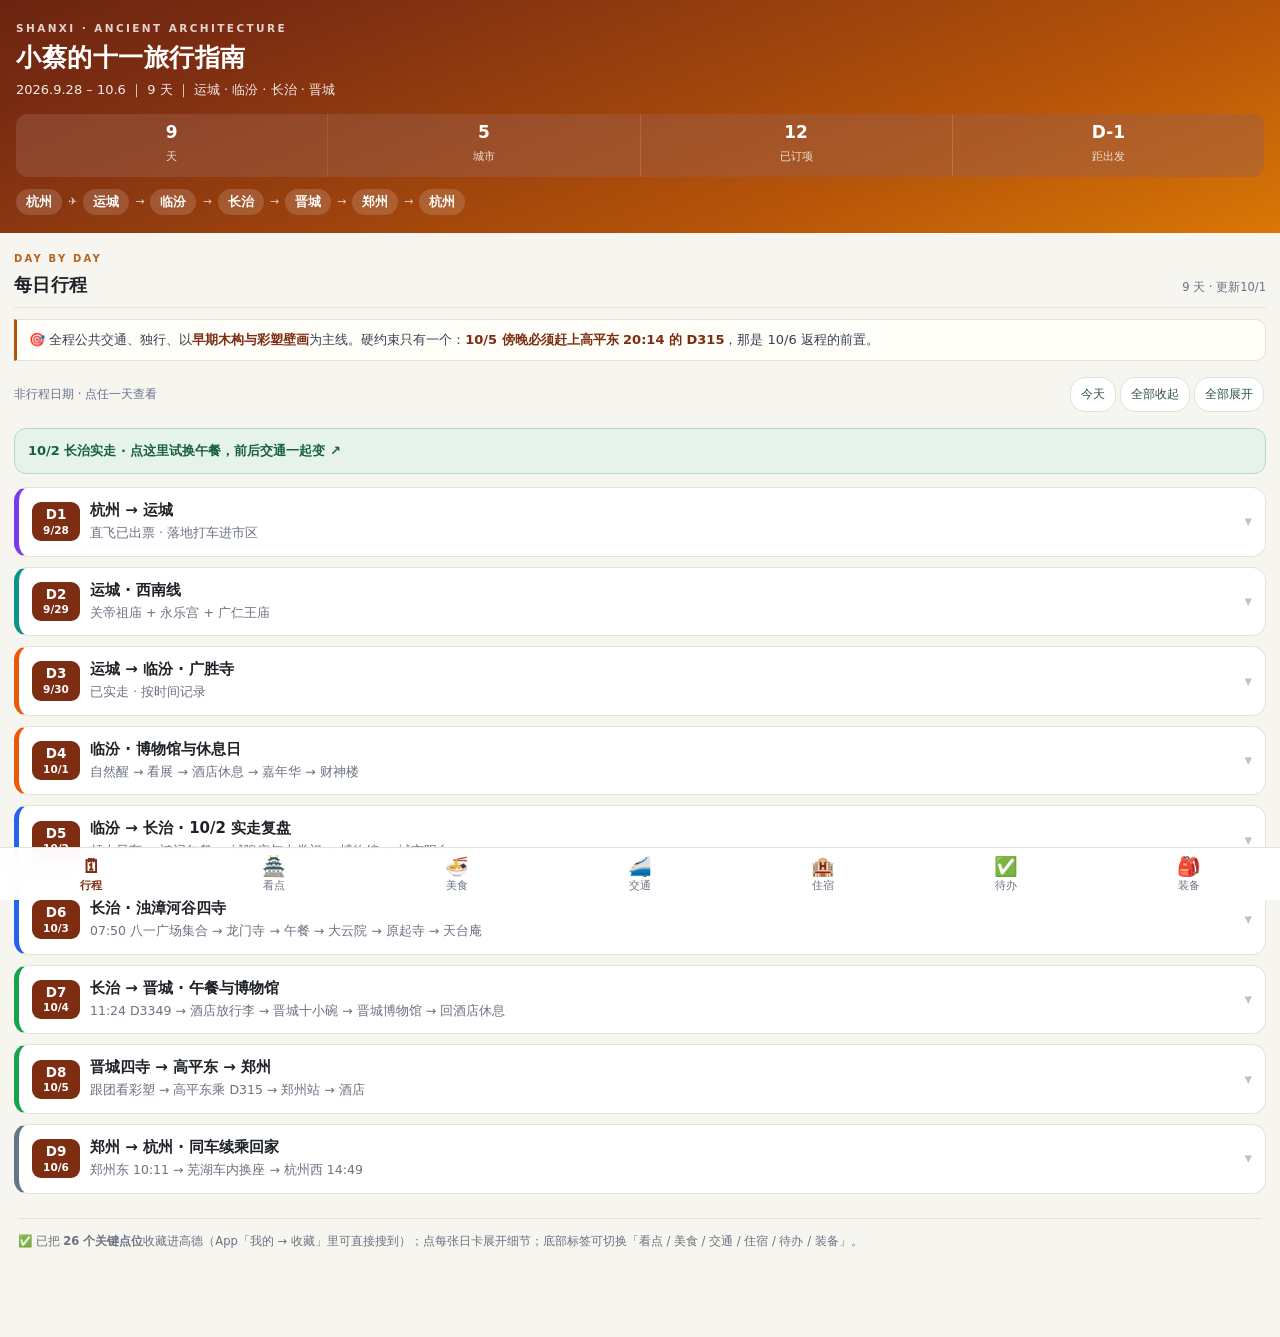
==== commit 1a78db8a: "Update Oct 4 Jincheng itinerary for D3349" ====
--- a/index.html
+++ b/index.html
@@ -570,14 +570,13 @@
 </details>
 
   <details class="day" data-c="jc" id="day-7" data-date="2026-10-04" data-practical="1">
-<summary><div class="dh"><div class="dnum"><em>D7</em>10/4</div><div class="dti"><div class="t">长治 → 晋城 · 看展与夜游</div><div class="s">10:01 高铁 → 寄存 → 小碗午餐 → 博物馆 → 司徒小镇（确认场次后）</div></div><div class="cv">▾</div></div></summary>
-<div class="dbody"><div class="day-flow">先放行李，再在博物馆一带吃午饭、看展。司徒夜场保留，但不把旧的“20:00”写成确定场次。<small>6–21℃ · 多云转阴；夜游外套随身带，不留在酒店 · <a href="https://www.weather.com.cn/weather/101100601.shtml" target="_blank" rel="noopener">晋城天气</a><small>10/1 查阅的全天最低–最高温预报，不是出门时逐小时温度。</small></small></div><div class="tl"><div class="tl-i"><div class="tl-t">08:50</div><div class="tl-d"></div><div class="tl-c"><div class="h">退房打车 → <a class="lnk" data-amap data-amap-fixed="1" data-name="长治东站" data-city="长治" data-lat="36.229623" data-lon="113.163628" href="https://uri.amap.com/marker?position=113.163628,36.229623&amp;name=%E9%95%BF%E6%B2%BB%E4%B8%9C%E7%AB%99&amp;coordinate=gaode&amp;src=xiaocai-trip&amp;callnative=0">长治东站</a></div><div class="n">约 9.5 km｜模型约 10 分钟；含叫车留 30 分钟。</div><div class="n">目标 09:20 到站，乘 10:01 高铁。</div><details class="d4-drawer"><summary>距离怎么算 · 点开看估算边界</summary><div><p>路程为 10/1 查询的 OSM / OSRM 道路模型；高德 GCJ-02 点位先转 WGS84。不是直线距离，也不是高德实时导航。</p><p>模型分钟数不含叫车、红绿灯拥堵、安检和入口步行；时间线采用更宽的出门预算。当天点地点链接唤起高德复核。</p><p><a href="data/later-days-route-evidence.json" target="_blank" rel="noopener">路程原始数值与查询链接</a> · <a href="https://routing.openstreetmap.de/about.html" target="_blank" rel="noopener">路由服务 / OpenStreetMap 署名</a></p></div></details></div></div>
-<div class="tl-i"><div class="tl-t">10:01</div><div class="tl-d"></div><div class="tl-c"><div class="h">G3845 · 长治东 → <a class="lnk" data-amap data-amap-fixed="1" data-name="晋城东站" data-city="晋城" data-lat="35.534277" data-lon="112.983555" href="https://uri.amap.com/marker?position=112.983555,35.534277&amp;name=%E6%99%8B%E5%9F%8E%E4%B8%9C%E7%AB%99&amp;coordinate=gaode&amp;src=xiaocai-trip&amp;callnative=0">晋城东站</a></div><div class="n">10:01–10:29｜04 车 09C｜已购 ¥44。</div><details class="d4-drawer"><summary>时刻来源</summary><div><p><a href="https://trains.ctrip.com/trainschedule/G3845/" target="_blank" rel="noopener">G3845 公开时刻表</a>；到达时间本轮核阅，订单未作改动。</p></div></details></div></div>
-<div class="tl-i"><div class="tl-t">11:00</div><div class="tl-d"></div><div class="tl-c"><div class="h"><a class="lnk" data-amap data-amap-fixed="1" data-name="华之晋酒店(晋城万达广场店)" data-city="晋城" data-lat="35.469769" data-lon="112.87721" href="https://uri.amap.com/marker?position=112.87721,35.469769&amp;name=%E5%8D%8E%E4%B9%8B%E6%99%8B%E9%85%92%E5%BA%97(%E6%99%8B%E5%9F%8E%E4%B8%87%E8%BE%BE%E5%B9%BF%E5%9C%BA%E5%BA%97)&amp;coordinate=gaode&amp;src=xiaocai-trip&amp;callnative=0">华之晋 · 万达广场店</a>放行李</div><div class="n">晋城东 → 酒店约 14.4 km，模型约 17 分钟；含出站接车留 40 分钟。</div><div class="n">先寄存，能否提前进房看房态；今晚已订。</div><details class="d4-drawer"><summary>酒店信息</summary><div><p>文峰路｜10/4–10/5 一晚｜已订 ¥321.3。</p><p><a class="lnk" data-amap data-amap-fixed="1" data-name="华之晋酒店(晋城万达广场店)" data-city="晋城" data-lat="35.469769" data-lon="112.87721" href="https://uri.amap.com/marker?position=112.87721,35.469769&amp;name=%E5%8D%8E%E4%B9%8B%E6%99%8B%E9%85%92%E5%BA%97(%E6%99%8B%E5%9F%8E%E4%B8%87%E8%BE%BE%E5%B9%BF%E5%9C%BA%E5%BA%97)&amp;coordinate=gaode&amp;src=xiaocai-trip&amp;callnative=0">华之晋酒店(晋城万达广场店)</a></p></div></details></div></div>
-<div class="tl-i"><div class="tl-t">12:00</div><div class="tl-d"></div><div class="tl-c"><div class="h">午餐 · 十小碗（凤台东街店）</div><div class="n">酒店 → 博物馆约 3.0 km；推荐打车，含等车留 15–20 分钟。</div><div class="n">店在博物馆斜对面：先问小份烧豆腐／木耳圪贝，不必点整套十碗。</div><details class="d4-drawer"><summary>具体地址、菜单与证据</summary><div><p>泽州公园南门东 50 米路南、博物馆斜对面。固定门店坐标未核实：先导航博物馆，再对照店名和地址，不能把导航点当店门。</p><p><a class="lnk" data-amap data-amap-fixed="1" data-name="晋城博物馆" data-city="晋城" data-lat="35.491082" data-lon="112.868894" href="https://uri.amap.com/marker?position=112.868894,35.491082&amp;name=%E6%99%8B%E5%9F%8E%E5%8D%9A%E7%89%A9%E9%A6%86&amp;coordinate=gaode&amp;src=xiaocai-trip&amp;callnative=0">晋城博物馆</a> · <a href="https://gs.ctrip.com/html5/you/foods/fooddetail/665/13048512.html" target="_blank" rel="noopener">十小碗（凤台东街店）店页、菜单与食客记录</a></p><p>平台展示 11:00–14:00、17:30–21:00；国庆是否调整、小份是否能单点未确认。该页仅少量评论，保留为就近候选，不能称多源口味验证。</p><p>并非冷门店：<a href="https://jcgov.gov.cn/dtxx/sxyw/202402/t20240215_1933078.shtml" target="_blank" rel="noopener">晋城政府转载报道曾提春节排队</a>。排长队就不为它挤占看展。</p></div></details></div></div>
-<div class="tl-i"><div class="tl-t">13:00</div><div class="tl-d"></div><div class="tl-c"><div class="h"><a class="lnk" data-amap data-amap-fixed="1" data-name="晋城博物馆" data-city="晋城" data-lat="35.491082" data-lon="112.868894" href="https://uri.amap.com/marker?position=112.868894,35.491082&amp;name=%E6%99%8B%E5%9F%8E%E5%8D%9A%E7%89%A9%E9%A6%86&amp;coordinate=gaode&amp;src=xiaocai-trip&amp;callnative=0">晋城博物馆</a> · 建议留 2 小时</div><div class="n">开放｜09:00–18:00；17:30 停止入馆。</div><div class="n">重点｜北齐昙始造像碑座：把馆藏与明日青莲寺串起来。</div><details class="d4-drawer"><summary>核心文物 · 实拍与为什么看</summary><div><p><figure><img loading="lazy" src="media/later-days/tanshi-stele.png" alt="北齐乾明元年昙始造像碑座，晋城博物馆官方藏品照片"><figcaption>官方馆藏图：北齐乾明元年昙始造像碑座；当前展厅位置、当天是否展出未核实。</figcaption></figure></p><p>看正面一佛二菩萨和铭文；1996 年青莲寺大雄宝殿修缮时出土，明日到寺后能把“出土地—馆藏”对上。</p><p><a href="https://www.jcbwg.cn/bwg/wwsx/gcjc/202502/t20250206_2095357.shtml" target="_blank" rel="noopener">晋城博物馆：藏品介绍与原图</a></p></div></details><details class="d4-drawer"><summary>预约、讲解与公告</summary><div><p>预约：微信公众号“晋城博物馆”。公益讲解时刻未查到，不能套用临汾馆的 12:00。</p><p>咨询：0356-6965144。10/1 夜场不等于 10/4 也夜开。</p><p><a href="https://www.jcbwg.cn/bwg/zx/gg/202609/t20260924_2395693.shtml" target="_blank" rel="noopener">官方国庆开放与活动公告</a></p></div></details></div></div>
-<div class="tl-i"><div class="tl-t">傍晚</div><div class="tl-d"></div><div class="tl-c"><div class="h"><a class="lnk" data-amap data-amap-fixed="1" data-name="司徒小镇" data-city="晋城" data-lat="35.523089" data-lon="112.894938" href="https://uri.amap.com/marker?position=112.894938,35.523089&amp;name=%E5%8F%B8%E5%BE%92%E5%B0%8F%E9%95%87&amp;coordinate=gaode&amp;src=xiaocai-trip&amp;callnative=0">司徒小镇</a> · 先确认《千年铁魂》场次</div><div class="n">博物馆 → 司徒小镇约 7.2 km；含叫车按 30 分钟安排。</div><div class="n">按票面开演前至少 60 分钟入园规划；10/4 具体开演时间未核实。</div><details class="d4-drawer"><summary>去前看什么、证据到哪一步</summary><div><p>当地双节活动预告覆盖 9/25–10/7，但没有给出 10/4 精确场次。因此先核当日演出票／景区公告，再确定离馆和晚餐时间；本页没有代买票。</p><p><a href="https://finance.sina.com.cn/wm/2026-09-24/doc-inisxxkr5046184.shtml" target="_blank" rel="noopener">晋城城区双节活动预告（转载）</a></p><p>道路模型仅约 7 分钟，但司徒输入点距匹配道路约 293 米，不代表入口到看台；另留园内步行、排队时间。</p></div></details></div></div>
-<div class="tl-i"><div class="tl-t">散场</div><div class="tl-d"></div><div class="tl-c"><div class="h">打车回 <a class="lnk" data-amap data-amap-fixed="1" data-name="华之晋酒店(晋城万达广场店)" data-city="晋城" data-lat="35.469769" data-lon="112.87721" href="https://uri.amap.com/marker?position=112.87721,35.469769&amp;name=%E5%8D%8E%E4%B9%8B%E6%99%8B%E9%85%92%E5%BA%97(%E6%99%8B%E5%9F%8E%E4%B8%87%E8%BE%BE%E5%B9%BF%E5%9C%BA%E5%BA%97)&amp;coordinate=gaode&amp;src=xiaocai-trip&amp;callnative=0">华之晋酒店</a></div><div class="n">约 9.3 km｜模型约 10 分钟；散场按 30 分钟以上安排。</div><div class="n">把明日集合通知、随车行李与高平东下客约定一起核对。</div></div></div></div><details class="d4-drawer day-archive"><summary>备选方案 · 主线不变，按需展开</summary><div><details class="d4-drawer"><summary>不去夜场：老城散步是替代项</summary><div><p>博物馆 → 景忠桥道路步行约 3.9 km／53 分钟，不是馆旁短散步；想逛旧城建议先乘车进城，再按体力走。</p><p>景忠桥位置来自旧坐标候选，入口与完整 citywalk 路线未重新核实，因此不伪造一条精确老城游线。</p></div></details><details class="d4-drawer"><summary>玉皇庙演出 · 与主线二选一</summary><div><p>官方公布 10/1–10/5 每天 09:30、14:30 在玉皇庙广场演出。若选 14:30，需要压缩或替换博物馆，且明日团会到玉皇庙，不默认重复跑。</p><p><a class="lnk" data-amap data-amap-fixed="1" data-name="府城玉皇庙" data-city="晋城" data-lat="35.545898" data-lon="112.94314" href="https://uri.amap.com/marker?position=112.94314,35.545898&amp;name=%E5%BA%9C%E5%9F%8E%E7%8E%89%E7%9A%87%E5%BA%99&amp;coordinate=gaode&amp;src=xiaocai-trip&amp;callnative=0">府城玉皇庙</a> · <a href="https://www.jcbwg.cn/bwg/zx/gg/202609/t20260924_2395693.shtml" target="_blank" rel="noopener">官方节目时间公告</a></p></div></details></div></details><p class="d4-note">资料整理：10/1。钟点未注明“车次／官方”的均为行程建议；道路耗时为模型估算。原订单未改动。</p></div>
+<summary><div class="dh"><div class="dnum"><em>D7</em>10/4</div><div class="dti"><div class="t">长治 → 晋城 · 午餐与博物馆</div><div class="s">11:24 D3349 → 酒店放行李 → 晋城十小碗 → 晋城博物馆 → 回酒店休息</div></div><div class="cv">▾</div></div></summary>
+<div class="dbody"><div class="day-flow">早上从容退房，乘已改签的 D3349 到晋城。抵达后先去酒店放行李，再吃午饭、看博物馆；不安排夜游，傍晚回酒店休息。<small>出发前查看逐小时天气 · <a href="https://www.weather.com.cn/weather/101100601.shtml" target="_blank" rel="noopener">晋城天气</a><small>旧的 10/1 预报已过期，不作为今天穿衣依据。</small></small></div><div class="tl"><div class="tl-i"><div class="tl-t">约10:00</div><div class="tl-d"></div><div class="tl-c"><div class="h">退房打车 → <a class="lnk" data-amap data-amap-fixed="1" data-name="长治东站" data-city="长治" data-lat="36.229623" data-lon="113.163628" href="https://uri.amap.com/marker?position=113.163628,36.229623&amp;name=%E9%95%BF%E6%B2%BB%E4%B8%9C%E7%AB%99&amp;coordinate=gaode&amp;src=xiaocai-trip&amp;callnative=0">长治东站</a></div><div class="n">从如家精选（八一广场威远门中路店）出发；道路模型约 9.5 km，打车与进站时间以当天导航为准。</div><div class="n">建议 10:30 前到长治东站，留约 50 分钟安检、候车；若退房或叫车慢，提前出门。</div><details class="d4-drawer"><summary>距离怎么算 · 点开看估算边界</summary><div><p>路程为 10/1 查询的 OSM / OSRM 道路模型；高德 GCJ-02 点位先转 WGS84。不是直线距离，也不是高德实时导航。</p><p>模型分钟数不含叫车、红绿灯拥堵、安检和入口步行；时间线采用更宽的出门预算。当天点地点链接唤起高德复核。</p><p><a href="data/later-days-route-evidence.json" target="_blank" rel="noopener">路程原始数值与查询链接</a> · <a href="https://routing.openstreetmap.de/about.html" target="_blank" rel="noopener">路由服务 / OpenStreetMap 署名</a></p></div></details></div></div>
+<div class="tl-i"><div class="tl-t">11:24–12:00</div><div class="tl-d"></div><div class="tl-c"><div class="h">D3349 · 长治东 → <a class="lnk" data-amap data-amap-fixed="1" data-name="晋城东站" data-city="晋城" data-lat="35.534277" data-lon="112.983555" href="https://uri.amap.com/marker?position=112.983555,35.534277&amp;name=%E6%99%8B%E5%9F%8E%E4%B8%9C%E7%AB%99&amp;coordinate=gaode&amp;src=xiaocai-trip&amp;callnative=0">晋城东站</a></div><div class="n">已改签至 D3349；11:24 出发、12:00 抵达。以 12306 订单及站内屏为准。</div><details class="d4-drawer"><summary>时刻来源</summary><div><p>车次与时间来自本人 12306 已改签订单（10/4 核阅）。旧 G3845 车票已改签，不再按旧车次出行。公开 Guide 不展示车厢、座位或订单号。</p></div></details></div></div>
+<div class="tl-i"><div class="tl-t">约12:40</div><div class="tl-d"></div><div class="tl-c"><div class="h"><a class="lnk" data-amap data-amap-fixed="1" data-name="华之晋酒店(晋城万达广场店)" data-city="晋城" data-lat="35.469769" data-lon="112.87721" href="https://uri.amap.com/marker?position=112.87721,35.469769&amp;name=%E5%8D%8E%E4%B9%8B%E6%99%8B%E9%85%92%E5%BA%97(%E6%99%8B%E5%9F%8E%E4%B8%87%E8%BE%BE%E5%B9%BF%E5%9C%BA%E5%BA%97)&amp;coordinate=gaode&amp;src=xiaocai-trip&amp;callnative=0">华之晋 · 万达广场店</a>放行李</div><div class="n">晋城东出站后打车到华之晋酒店；道路模型约 14.4 km／17 分钟，含出站等车按约 40 分钟安排。</div><div class="n">先放行李；能否提前进房看房态，不能入住就寄存。今晚已订。</div><details class="d4-drawer"><summary>酒店信息</summary><div><p>文峰路｜10/4–10/5 一晚｜已订 ¥321.3。</p><p><a class="lnk" data-amap data-amap-fixed="1" data-name="华之晋酒店(晋城万达广场店)" data-city="晋城" data-lat="35.469769" data-lon="112.87721" href="https://uri.amap.com/marker?position=112.87721,35.469769&amp;name=%E5%8D%8E%E4%B9%8B%E6%99%8B%E9%85%92%E5%BA%97(%E6%99%8B%E5%9F%8E%E4%B8%87%E8%BE%BE%E5%B9%BF%E5%9C%BA%E5%BA%97)&amp;coordinate=gaode&amp;src=xiaocai-trip&amp;callnative=0">华之晋酒店(晋城万达广场店)</a></p></div></details></div></div>
+<div class="tl-i"><div class="tl-t">约13:10</div><div class="tl-d"></div><div class="tl-c"><div class="h">午餐 · 十小碗（凤台东街店）</div><div class="n">酒店 → 博物馆一带约 3.0 km；打车和找店预留 20 分钟。</div><div class="n">在博物馆斜对面吃午餐；先问小份烧豆腐／木耳圪贝，不必点整套十碗。约 14:00 前结束。</div><details class="d4-drawer"><summary>具体地址、菜单与证据</summary><div><p>泽州公园南门东 50 米路南、博物馆斜对面。固定门店坐标未核实：先导航博物馆，再对照店名和地址，不能把导航点当店门。</p><p><a class="lnk" data-amap data-amap-fixed="1" data-name="晋城博物馆" data-city="晋城" data-lat="35.491082" data-lon="112.868894" href="https://uri.amap.com/marker?position=112.868894,35.491082&amp;name=%E6%99%8B%E5%9F%8E%E5%8D%9A%E7%89%A9%E9%A6%86&amp;coordinate=gaode&amp;src=xiaocai-trip&amp;callnative=0">晋城博物馆</a> · <a href="https://gs.ctrip.com/html5/you/foods/fooddetail/665/13048512.html" target="_blank" rel="noopener">十小碗（凤台东街店）店页、菜单与食客记录</a></p><p>平台展示 11:00–14:00、17:30–21:00；国庆是否调整、小份是否能单点未确认。该页仅少量评论，保留为就近候选，不能称多源口味验证。</p><p>并非冷门店：<a href="https://jcgov.gov.cn/dtxx/sxyw/202402/t20240215_1933078.shtml" target="_blank" rel="noopener">晋城政府转载报道曾提春节排队</a>。排长队就不为它挤占看展。</p></div></details></div></div>
+<div class="tl-i"><div class="tl-t">约14:15–16:15</div><div class="tl-d"></div><div class="tl-c"><div class="h"><a class="lnk" data-amap data-amap-fixed="1" data-name="晋城博物馆" data-city="晋城" data-lat="35.491082" data-lon="112.868894" href="https://uri.amap.com/marker?position=112.868894,35.491082&amp;name=%E6%99%8B%E5%9F%8E%E5%8D%9A%E7%89%A9%E9%A6%86&amp;coordinate=gaode&amp;src=xiaocai-trip&amp;callnative=0">晋城博物馆</a> · 建议留 2 小时</div><div class="n">国庆开放｜09:00–18:00；17:30 停止入馆。计划留约 2 小时。</div><div class="n">重点｜北齐昙始造像碑座：把馆藏与明日青莲寺串起来。</div><details class="d4-drawer"><summary>核心文物 · 实拍与为什么看</summary><div><p><figure><img loading="lazy" src="media/later-days/tanshi-stele.png" alt="北齐乾明元年昙始造像碑座，晋城博物馆官方藏品照片"><figcaption>官方馆藏图：北齐乾明元年昙始造像碑座；当前展厅位置、当天是否展出未核实。</figcaption></figure></p><p>看正面一佛二菩萨和铭文；1996 年青莲寺大雄宝殿修缮时出土，明日到寺后能把“出土地—馆藏”对上。</p><p><a href="https://www.jcbwg.cn/bwg/wwsx/gcjc/202502/t20250206_2095357.shtml" target="_blank" rel="noopener">晋城博物馆：藏品介绍与原图</a></p></div></details><details class="d4-drawer"><summary>预约、讲解与公告</summary><div><p>预约：微信公众号“晋城博物馆”。公益讲解时刻未查到，不能套用临汾馆的 12:00。</p><p>咨询：0356-6965144。10/1 夜场不等于 10/4 也夜开。</p><p><a href="https://www.jcbwg.cn/bwg/zx/gg/202609/t20260924_2395693.shtml" target="_blank" rel="noopener">官方国庆开放与活动公告</a></p></div></details></div></div>
+<div class="tl-i"><div class="tl-t">约16:15</div><div class="tl-d"></div><div class="tl-c"><div class="h">打车回 <a class="lnk" data-amap data-amap-fixed="1" data-name="华之晋酒店(晋城万达广场店)" data-city="晋城" data-lat="35.469769" data-lon="112.87721" href="https://uri.amap.com/marker?position=112.87721,35.469769&amp;name=%E5%8D%8E%E4%B9%8B%E6%99%8B%E9%85%92%E5%BA%97(%E6%99%8B%E5%9F%8E%E4%B8%87%E8%BE%BE%E5%B9%BF%E5%9C%BA%E5%BA%97)&amp;coordinate=gaode&amp;src=xiaocai-trip&amp;callnative=0">华之晋酒店</a></div><div class="n">博物馆出来打车回酒店；不再接夜游。车程与叫车时间当日以高德为准。</div><div class="n">回酒店休息；有空再核对明日集合通知、随车行李与高平东下客约定。</div></div></div></div><details class="d4-drawer day-archive"><summary>备选方案 · 主线不变，按需展开</summary><div><details class="d4-drawer"><summary>午餐排队或列车晚点时</summary><div><p>十小碗若排队太久，不为吃饭挤占博物馆：改在馆旁找简餐，或先看展再吃。具体替代店未核实，不编造店名和导航点。博物馆 17:30 停止入馆，晚点时优先保证入馆。</p></div></details></div></details><p class="d4-note">10/4 已按本人改签订单更新车次；其余钟点为行程建议，交通耗时按模型或预留时间，不代表实时导航。</p></div>
 </details>
 
   <details class="day" data-c="jc" id="day-8" data-date="2026-10-05" data-practical="1">
@@ -1053,7 +1052,7 @@
     <div class="dg"><div class="dg-l"><div class="city">运城</div><div class="day">D1–D3 · 住 2 晚</div></div><div class="dg-m"><div class="dot"></div></div><div class="dg-r"><div class="veh">落地打车进市区</div><div class="det">机场无大巴 → 打车 ¥30–36</div></div></div>
     <div class="dg"><div class="dg-l"><div class="city">临汾</div><div class="day">D3–D5 · 住 2 晚</div></div><div class="dg-m"><div class="dot"></div></div><div class="dg-r"><div class="veh">🚄 G2620 14:21 → 到临汾西</div><div class="det">运城北 → 临汾西 · ¥39 · 已支付</div></div></div>
     <div class="dg"><div class="dg-l"><div class="city">长治</div><div class="day">D5–D7 · 住 2 晚</div></div><div class="dg-m"><div class="dot"></div></div><div class="dg-r"><div class="veh">🚄 G622 + G3135（经太原南）</div><div class="det">09:12 → 11:10 → 长治东 · ¥187 · 已改签</div></div></div>
-    <div class="dg"><div class="dg-l"><div class="city">晋城</div><div class="day">D7–D8 · 住 1 晚</div></div><div class="dg-m"><div class="dot"></div></div><div class="dg-r"><div class="veh">🚄 G3845 10:01 → 到晋城东</div><div class="det">长治东 → 晋城东 · ¥44 · 已支付</div></div></div>
+    <div class="dg"><div class="dg-l"><div class="city">晋城</div><div class="day">D7–D8 · 住 1 晚</div></div><div class="dg-m"><div class="dot"></div></div><div class="dg-r"><div class="veh">🚄 D3349 11:24 → 12:00</div><div class="det">长治东 → 晋城东 · 已改签</div></div></div>
     <div class="dg"><div class="dg-l"><div class="city">高平</div><div class="day">D8 · 散团</div></div><div class="dg-m"><div class="dot"></div></div><div class="dg-r"><div class="veh">🚐 讲师团散团于高平东</div><div class="det">直接在高平东上车，不用回晋城</div></div></div>
     <div class="dg"><div class="dg-l"><div class="city">郑州</div><div class="day">D8–D9 · 住 1 晚</div></div><div class="dg-m"><div class="dot"></div></div><div class="dg-r"><div class="veh">🚄 D315 20:14 → 21:34</div><div class="det">高平东 → 晋城东 → 郑州站 · 同车分段票 · ¥70</div></div></div>
     <div class="dg"><div class="dg-l"><div class="city">杭州</div><div class="day">D9 · 10/6</div></div><div class="dg-m"><div class="dot"></div></div><div class="dg-r"><div class="veh">🚄 G2238／G2235（同车续乘） 10:11 → 抵达杭州西</div><div class="det">郑州东 → 芜湖 → 杭州西 · ¥529.5 · 无座保底</div></div></div>
@@ -1095,13 +1094,13 @@
   </div>
 
   <div class="tk">
-    <div class="tk-top"><div class="tk-no">🚄 G3845</div><div class="tk-date">10/4 周日</div></div>
+    <div class="tk-top"><div class="tk-no">🚄 D3349</div><div class="tk-date">10/4 周日</div></div>
     <div class="tk-line">
-      <div><div class="st"><a class="lnk" data-amap data-name="长治东站" data-city="长治" href="https://uri.amap.com/marker?position=113.163628,36.229623&amp;name=%E9%95%BF%E6%B2%BB%E4%B8%9C%E7%AB%99&amp;coordinate=gaode&amp;src=xiaocai-trip&amp;callnative=0" data-amap-fixed="1" data-lat="36.229623" data-lon="113.163628" title="固定地点：长治东站；老顶山镇朝阳村东">长治东</a></div><div class="tm">10:01</div></div>
-      <div class="ar"><b>¥44</b>二等座</div>
-      <div style="text-align:right"><div class="st"><a class="lnk" data-amap data-name="晋城东站" data-city="晋城" href="https://uri.amap.com/marker?position=112.983555,35.534277&amp;name=%E6%99%8B%E5%9F%8E%E4%B8%9C%E7%AB%99&amp;coordinate=gaode&amp;src=xiaocai-trip&amp;callnative=0" data-amap-fixed="1" data-lat="35.534277" data-lon="112.983555" title="固定地点：晋城东站；水东村东北">晋城东</a></div><div class="tm">—</div></div>
-    </div>
-    <div class="tk-meta">04 车 09C ｜ 已支付</div>
+      <div><div class="st"><a class="lnk" data-amap data-name="长治东站" data-city="长治" href="https://uri.amap.com/marker?position=113.163628,36.229623&amp;name=%E9%95%BF%E6%B2%BB%E4%B8%9C%E7%AB%99&amp;coordinate=gaode&amp;src=xiaocai-trip&amp;callnative=0" data-amap-fixed="1" data-lat="36.229623" data-lon="113.163628" title="固定地点：长治东站；老顶山镇朝阳村东">长治东</a></div><div class="tm">11:24</div></div>
+      <div class="ar"><b>已改签</b>二等座</div>
+      <div style="text-align:right"><div class="st"><a class="lnk" data-amap data-name="晋城东站" data-city="晋城" href="https://uri.amap.com/marker?position=112.983555,35.534277&amp;name=%E6%99%8B%E5%9F%8E%E4%B8%9C%E7%AB%99&amp;coordinate=gaode&amp;src=xiaocai-trip&amp;callnative=0" data-amap-fixed="1" data-lat="35.534277" data-lon="112.983555" title="固定地点：晋城东站；水东村东北">晋城东</a></div><div class="tm">12:00</div></div>
+    </div>
+    <div class="tk-meta">以 12306 当前订单和站内屏为准；旧 G3845 已改签</div>
   </div>
 
   <div class="tk">
@@ -1287,8 +1286,8 @@
   </div></div>
 
   <div class="todo"><input type="checkbox" data-k="t7"><div class="tt">
-    <div class="h"><span class="tagline later">10/4 当天</span><a class="lnk" data-amap data-name="司徒小镇" data-city="晋城" href="https://uri.amap.com/marker?position=112.894938,35.523089&amp;name=%E5%8F%B8%E5%BE%92%E5%B0%8F%E9%95%87&amp;coordinate=gaode&amp;src=xiaocai-trip&amp;callnative=0" data-amap-fixed="1" data-lat="35.523089" data-lon="112.894938" title="固定地点：司徒小镇；北环街宇光电缆厂对面">司徒小镇</a>打铁花买票</div>
-    <div class="d">若去：19:30–20:30 开演，提前 0.5–2h 占座</div>
+    <div class="h"><span class="tagline later">10/4 当天</span>确认 D3349 进站时间与晋城酒店寄存</div>
+    <div class="d">11:24 长治东发，建议 10:30 前到站；到晋城后先放行李，再吃午餐、看博物馆。</div>
   </div></div>
 
   <div class="todo"><input type="checkbox" data-k="t8"><div class="tt">
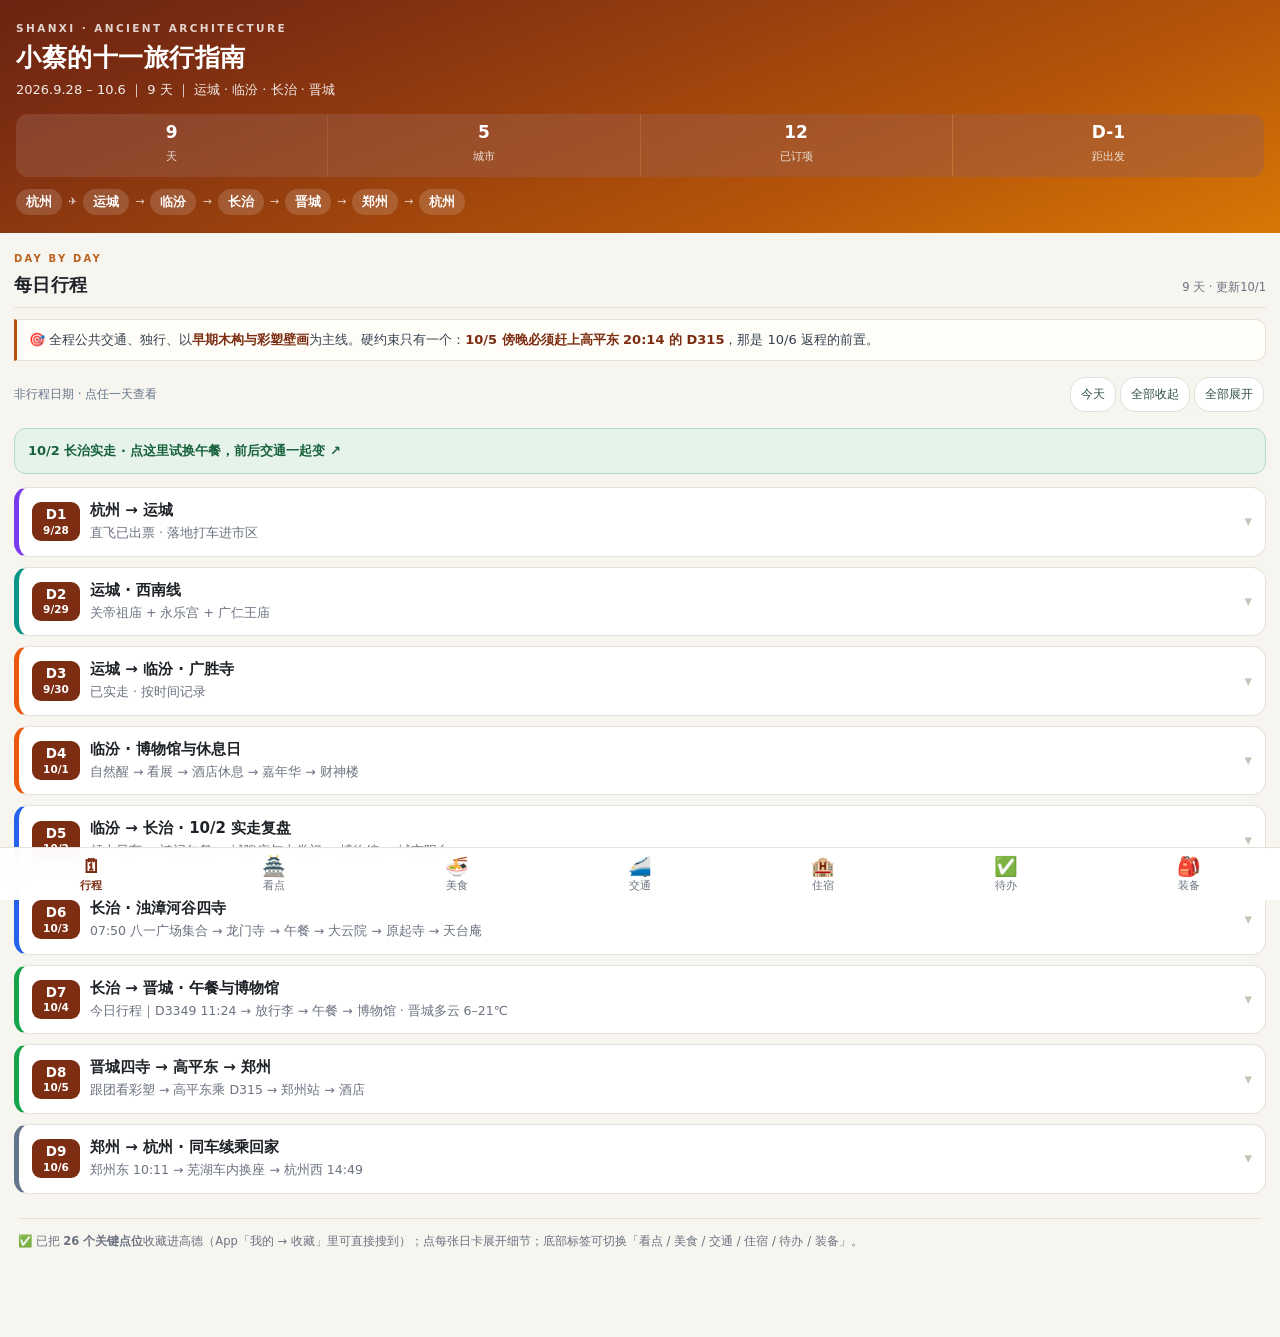
==== commit 97a59801: "Refine Oct 4 guide cards and route presentation" ====
--- a/index.html
+++ b/index.html
@@ -4,7 +4,7 @@
 <meta charset="UTF-8">
 <meta name="viewport" content="width=device-width,initial-scale=1,viewport-fit=cover">
 <meta name="theme-color" content="#7c2d12">
-<link rel="stylesheet" href="scripts/execution-cards.css?v=20261003-11">
+<link rel="stylesheet" href="scripts/execution-cards.css?v=20261004-4">
 <meta name="format-detection" content="telephone=yes">
 <meta name="apple-mobile-web-app-capable" content="yes">
 <title>小蔡的十一旅行指南 · 山西古建 9/28–10/6</title>
@@ -570,13 +570,13 @@
 </details>
 
   <details class="day" data-c="jc" id="day-7" data-date="2026-10-04" data-practical="1">
-<summary><div class="dh"><div class="dnum"><em>D7</em>10/4</div><div class="dti"><div class="t">长治 → 晋城 · 午餐与博物馆</div><div class="s">11:24 D3349 → 酒店放行李 → 晋城十小碗 → 晋城博物馆 → 回酒店休息</div></div><div class="cv">▾</div></div></summary>
-<div class="dbody"><div class="day-flow">早上从容退房，乘已改签的 D3349 到晋城。抵达后先去酒店放行李，再吃午饭、看博物馆；不安排夜游，傍晚回酒店休息。<small>出发前查看逐小时天气 · <a href="https://www.weather.com.cn/weather/101100601.shtml" target="_blank" rel="noopener">晋城天气</a><small>旧的 10/1 预报已过期，不作为今天穿衣依据。</small></small></div><div class="tl"><div class="tl-i"><div class="tl-t">约10:00</div><div class="tl-d"></div><div class="tl-c"><div class="h">退房打车 → <a class="lnk" data-amap data-amap-fixed="1" data-name="长治东站" data-city="长治" data-lat="36.229623" data-lon="113.163628" href="https://uri.amap.com/marker?position=113.163628,36.229623&amp;name=%E9%95%BF%E6%B2%BB%E4%B8%9C%E7%AB%99&amp;coordinate=gaode&amp;src=xiaocai-trip&amp;callnative=0">长治东站</a></div><div class="n">从如家精选（八一广场威远门中路店）出发；道路模型约 9.5 km，打车与进站时间以当天导航为准。</div><div class="n">建议 10:30 前到长治东站，留约 50 分钟安检、候车；若退房或叫车慢，提前出门。</div><details class="d4-drawer"><summary>距离怎么算 · 点开看估算边界</summary><div><p>路程为 10/1 查询的 OSM / OSRM 道路模型；高德 GCJ-02 点位先转 WGS84。不是直线距离，也不是高德实时导航。</p><p>模型分钟数不含叫车、红绿灯拥堵、安检和入口步行；时间线采用更宽的出门预算。当天点地点链接唤起高德复核。</p><p><a href="data/later-days-route-evidence.json" target="_blank" rel="noopener">路程原始数值与查询链接</a> · <a href="https://routing.openstreetmap.de/about.html" target="_blank" rel="noopener">路由服务 / OpenStreetMap 署名</a></p></div></details></div></div>
+<summary><div class="dh"><div class="dnum"><em>D7</em>10/4</div><div class="dti"><div class="t">长治 → 晋城 · 午餐与博物馆</div><div class="s">今日行程｜D3349 11:24 → 放行李 → 午餐 → 博物馆 · 晋城多云 6–21℃</div></div><div class="cv">▾</div></div></summary>
+<div class="dbody"><section class="exec-zone d7-zone" id="d7-execution" data-d7="{&quot;date&quot;:&quot;2026-10-04&quot;,&quot;train&quot;:{&quot;number&quot;:&quot;D3349&quot;,&quot;depart&quot;:&quot;11:24&quot;,&quot;arrive&quot;:&quot;12:00&quot;,&quot;carriage&quot;:&quot;04车&quot;,&quot;seat&quot;:&quot;08D&quot;},&quot;places&quot;:{&quot;czhotel&quot;:{&quot;key&quot;:&quot;gcj02:113.105269,36.205258&quot;,&quot;name&quot;:&quot;如家精选·威远门中路店&quot;,&quot;lon&quot;:113.105269,&quot;lat&quot;:36.205258,&quot;kind&quot;:&quot;hotel&quot;,&quot;time&quot;:&quot;约10:00&quot;},&quot;czstation&quot;:{&quot;key&quot;:&quot;gcj02:113.163628,36.229623&quot;,&quot;name&quot;:&quot;长治东站&quot;,&quot;lon&quot;:113.163628,&quot;lat&quot;:36.229623,&quot;kind&quot;:&quot;station&quot;,&quot;time&quot;:&quot;10:30前&quot;},&quot;jcstation&quot;:{&quot;key&quot;:&quot;gcj02:112.983555,35.534277&quot;,&quot;name&quot;:&quot;晋城东站&quot;,&quot;lon&quot;:112.983555,&quot;lat&quot;:35.534277,&quot;kind&quot;:&quot;station&quot;,&quot;time&quot;:&quot;12:00&quot;},&quot;jchotel&quot;:{&quot;key&quot;:&quot;gcj02:112.877210,35.469769&quot;,&quot;name&quot;:&quot;华之晋酒店·万达广场店&quot;,&quot;lon&quot;:112.87721,&quot;lat&quot;:35.469769,&quot;kind&quot;:&quot;hotel&quot;,&quot;time&quot;:&quot;约12:40&quot;},&quot;tenbowls&quot;:{&quot;key&quot;:&quot;poi:B0FFGDISTM&quot;,&quot;poi&quot;:&quot;B0FFGDISTM&quot;,&quot;name&quot;:&quot;晋城十小碗·凤台东街店&quot;,&quot;lon&quot;:112.8672,&quot;lat&quot;:35.489942,&quot;kind&quot;:&quot;food&quot;,&quot;time&quot;:&quot;约13:10&quot;,&quot;address&quot;:&quot;凤台东街1122号&quot;,&quot;dish&quot;:&quot;三菌桑椹黑豆腐（小份）＋一项轻菜&quot;,&quot;portion&quot;:&quot;食客订单见小份；当天供应、排队仍要到店确认&quot;,&quot;status&quot;:&quot;主选 · 博物馆附近&quot;,&quot;photos&quot;:[&quot;assets/jincheng/tenbowls-01.webp&quot;,&quot;assets/jincheng/tenbowls-02.webp&quot;,&quot;assets/jincheng/tenbowls-03.webp&quot;,&quot;assets/jincheng/tenbowls-04.webp&quot;,&quot;assets/jincheng/tenbowls-05.webp&quot;],&quot;photoSource&quot;:&quot;https://www.xiaohongshu.com/explore/6a898ec8000000002802e0de&quot;,&quot;positive&quot;:&quot;https://www.xiaohongshu.com/explore/6a898ec8000000002802e0de&quot;,&quot;negative&quot;:&quot;https://www.xiaohongshu.com/explore/69f6162e000000001a034a34&quot;},&quot;dehuaxing&quot;:{&quot;key&quot;:&quot;poi:B0L69SLVTB&quot;,&quot;poi&quot;:&quot;B0L69SLVTB&quot;,&quot;name&quot;:&quot;德华兴·百年晋城菜&quot;,&quot;lon&quot;:112.854259,&quot;lat&quot;:35.494314,&quot;kind&quot;:&quot;food&quot;,&quot;time&quot;:&quot;午餐备选&quot;,&quot;address&quot;:&quot;泽州路1855号1号办公楼&quot;,&quot;dish&quot;:&quot;铜锅烩菜；单人份量待核&quot;,&quot;portion&quot;:&quot;更适合多人；独行不默认点套餐。可能排队。&quot;,&quot;status&quot;:&quot;备选 · 会改变前后两段交通&quot;,&quot;photos&quot;:[&quot;assets/jincheng/dehuaxing-01.webp&quot;],&quot;photoSource&quot;:&quot;https://www.xiaohongshu.com/search_result/6aa363cf000000000b0360ab&quot;,&quot;positive&quot;:&quot;https://www.xiaohongshu.com/search_result/6aa363cf000000000b0360ab&quot;,&quot;negative&quot;:&quot;https://www.xiaohongshu.com/explore/6aa5ef72000000001001cf0c&quot;},&quot;museum&quot;:{&quot;key&quot;:&quot;gcj02:112.868894,35.491082&quot;,&quot;name&quot;:&quot;晋城博物馆&quot;,&quot;lon&quot;:112.868894,&quot;lat&quot;:35.491082,&quot;kind&quot;:&quot;sight&quot;,&quot;time&quot;:&quot;约14:15–16:15&quot;,&quot;opening&quot;:&quot;国庆 09:00–18:00；17:30 停入&quot;,&quot;explain&quot;:&quot;未获取&quot;,&quot;access&quot;:&quot;未获取&quot;,&quot;highlight&quot;:&quot;北齐乾明元年昙始造像碑座（馆藏；当日展出状态未获取）&quot;,&quot;photo&quot;:&quot;media/later-days/tanshi-stele.png&quot;,&quot;photoSource&quot;:&quot;https://www.jcbwg.cn/bwg/wwsx/gcjc/202502/t20250206_2095357.shtml&quot;,&quot;source&quot;:&quot;https://www.jcbwg.cn/bwg/zx/gg/202609/t20260924_2395693.shtml&quot;}},&quot;initialMeal&quot;:&quot;tenbowls&quot;,&quot;mealChoices&quot;:[&quot;tenbowls&quot;,&quot;dehuaxing&quot;],&quot;sequence&quot;:[&quot;czhotel&quot;,&quot;czstation&quot;,&quot;jcstation&quot;,&quot;jchotel&quot;,&quot;meal&quot;,&quot;museum&quot;,&quot;jchotel&quot;],&quot;routeEvidence&quot;:[{&quot;fromKey&quot;:&quot;gcj02:113.105269,36.205258&quot;,&quot;toKey&quot;:&quot;gcj02:113.163628,36.229623&quot;,&quot;mode&quot;:&quot;driving&quot;,&quot;distanceM&quot;:8924,&quot;durationMin&quot;:19},{&quot;fromKey&quot;:&quot;gcj02:113.105269,36.205258&quot;,&quot;toKey&quot;:&quot;gcj02:113.163628,36.229623&quot;,&quot;mode&quot;:&quot;walking&quot;,&quot;distanceM&quot;:7889,&quot;durationMin&quot;:105},{&quot;fromKey&quot;:&quot;gcj02:113.105269,36.205258&quot;,&quot;toKey&quot;:&quot;gcj02:113.163628,36.229623&quot;,&quot;mode&quot;:&quot;cycling&quot;,&quot;distanceM&quot;:8161,&quot;durationMin&quot;:33},{&quot;fromKey&quot;:&quot;gcj02:112.983555,35.534277&quot;,&quot;toKey&quot;:&quot;gcj02:112.877210,35.469769&quot;,&quot;mode&quot;:&quot;driving&quot;,&quot;distanceM&quot;:16568,&quot;durationMin&quot;:23},{&quot;fromKey&quot;:&quot;gcj02:112.983555,35.534277&quot;,&quot;toKey&quot;:&quot;gcj02:112.877210,35.469769&quot;,&quot;mode&quot;:&quot;walking&quot;,&quot;distanceM&quot;:13710,&quot;durationMin&quot;:183},{&quot;fromKey&quot;:&quot;gcj02:112.983555,35.534277&quot;,&quot;toKey&quot;:&quot;gcj02:112.877210,35.469769&quot;,&quot;mode&quot;:&quot;cycling&quot;,&quot;distanceM&quot;:15119,&quot;durationMin&quot;:61},{&quot;fromKey&quot;:&quot;gcj02:112.877210,35.469769&quot;,&quot;toKey&quot;:&quot;poi:B0FFGDISTM&quot;,&quot;mode&quot;:&quot;driving&quot;,&quot;distanceM&quot;:4138,&quot;durationMin&quot;:13},{&quot;fromKey&quot;:&quot;gcj02:112.877210,35.469769&quot;,&quot;toKey&quot;:&quot;poi:B0FFGDISTM&quot;,&quot;mode&quot;:&quot;walking&quot;,&quot;distanceM&quot;:3135,&quot;durationMin&quot;:42},{&quot;fromKey&quot;:&quot;gcj02:112.877210,35.469769&quot;,&quot;toKey&quot;:&quot;poi:B0FFGDISTM&quot;,&quot;mode&quot;:&quot;cycling&quot;,&quot;distanceM&quot;:4004,&quot;durationMin&quot;:17},{&quot;fromKey&quot;:&quot;poi:B0FFGDISTM&quot;,&quot;toKey&quot;:&quot;gcj02:112.868894,35.491082&quot;,&quot;mode&quot;:&quot;driving&quot;,&quot;distanceM&quot;:1673,&quot;durationMin&quot;:6},{&quot;fromKey&quot;:&quot;poi:B0FFGDISTM&quot;,&quot;toKey&quot;:&quot;gcj02:112.868894,35.491082&quot;,&quot;mode&quot;:&quot;walking&quot;,&quot;distanceM&quot;:717,&quot;durationMin&quot;:10},{&quot;fromKey&quot;:&quot;poi:B0FFGDISTM&quot;,&quot;toKey&quot;:&quot;gcj02:112.868894,35.491082&quot;,&quot;mode&quot;:&quot;cycling&quot;,&quot;distanceM&quot;:368,&quot;durationMin&quot;:2},{&quot;fromKey&quot;:&quot;gcj02:112.877210,35.469769&quot;,&quot;toKey&quot;:&quot;poi:B0L69SLVTB&quot;,&quot;mode&quot;:&quot;driving&quot;,&quot;distanceM&quot;:4960,&quot;durationMin&quot;:16},{&quot;fromKey&quot;:&quot;gcj02:112.877210,35.469769&quot;,&quot;toKey&quot;:&quot;poi:B0L69SLVTB&quot;,&quot;mode&quot;:&quot;walking&quot;,&quot;distanceM&quot;:4360,&quot;durationMin&quot;:59},{&quot;fromKey&quot;:&quot;gcj02:112.877210,35.469769&quot;,&quot;toKey&quot;:&quot;poi:B0L69SLVTB&quot;,&quot;mode&quot;:&quot;cycling&quot;,&quot;distanceM&quot;:4791,&quot;durationMin&quot;:20},{&quot;fromKey&quot;:&quot;poi:B0L69SLVTB&quot;,&quot;toKey&quot;:&quot;gcj02:112.868894,35.491082&quot;,&quot;mode&quot;:&quot;driving&quot;,&quot;distanceM&quot;:2029,&quot;durationMin&quot;:10},{&quot;fromKey&quot;:&quot;poi:B0L69SLVTB&quot;,&quot;toKey&quot;:&quot;gcj02:112.868894,35.491082&quot;,&quot;mode&quot;:&quot;walking&quot;,&quot;distanceM&quot;:1838,&quot;durationMin&quot;:25},{&quot;fromKey&quot;:&quot;poi:B0L69SLVTB&quot;,&quot;toKey&quot;:&quot;gcj02:112.868894,35.491082&quot;,&quot;mode&quot;:&quot;cycling&quot;,&quot;distanceM&quot;:1777,&quot;durationMin&quot;:8},{&quot;fromKey&quot;:&quot;gcj02:112.868894,35.491082&quot;,&quot;toKey&quot;:&quot;gcj02:112.877210,35.469769&quot;,&quot;mode&quot;:&quot;driving&quot;,&quot;distanceM&quot;:4239,&quot;durationMin&quot;:14},{&quot;fromKey&quot;:&quot;gcj02:112.868894,35.491082&quot;,&quot;toKey&quot;:&quot;gcj02:112.877210,35.469769&quot;,&quot;mode&quot;:&quot;walking&quot;,&quot;distanceM&quot;:3511,&quot;durationMin&quot;:47},{&quot;fromKey&quot;:&quot;gcj02:112.868894,35.491082&quot;,&quot;toKey&quot;:&quot;gcj02:112.877210,35.469769&quot;,&quot;mode&quot;:&quot;cycling&quot;,&quot;distanceM&quot;:4339,&quot;durationMin&quot;:18}],&quot;routeEvidenceSource&quot;:&quot;高德 Web Service 路线估时 · 2026-10-04 10:31 CST；不含叫车、候车或进站&quot;}" data-sight-theme="violet" aria-label="10月4日晋城执行卡"><div class="d7-overview"><div class="d7-overview-title">今日方位图 <small>坐标方位示意 · 非道路路线 · 不按比例</small></div><div class="d7-overview-map" role="img" aria-label="晋城东站在东北，华之晋酒店在南，十小碗和晋城博物馆在市区北侧且相近"><span class="d7-north">N ↑</span><span class="d7-pin station">晋城东</span><span class="d7-pin hotel">华之晋</span><span class="d7-pin food">十小碗</span><span class="d7-pin sight">博物馆</span></div><div class="d7-overview-rail">长治东 11:24 <b>→ D3349 →</b> 晋城东 12:00</div><div class="d7-overview-source"><a href="https://www.jcgov.gov.cn/dtxx/zxts/202609/t20260929_2397229.shtml" target="_blank" rel="noopener">晋城市气象局国庆预报</a></div></div><div data-d7-place="czhotel"></div><div data-d7-edge="czhotel-czstation"></div><div data-d7-train></div><div data-d7-edge="jcstation-jchotel"></div><div data-d7-place="jchotel"></div><div data-d7-edge="jchotel-meal"></div><div data-d7-meal></div><div data-d7-edge="meal-museum"></div><div data-d7-place="museum"></div><div data-d7-edge="museum-jchotel"></div><div class="d7-rest">16:15 后打车回华之晋酒店休息；不接夜游。</div><noscript>请启用 JavaScript 查看地点切换与交通联动；下方文字行程仍可阅读。</noscript></section><details class="d4-drawer prior-plan"><summary>文字行程与证据备查</summary><div class="tl"><div class="tl-i"><div class="tl-t">约10:00</div><div class="tl-d"></div><div class="tl-c"><div class="h">退房打车 → <a class="lnk" data-amap data-amap-fixed="1" data-name="长治东站" data-city="长治" data-lat="36.229623" data-lon="113.163628" href="https://uri.amap.com/marker?position=113.163628,36.229623&amp;name=%E9%95%BF%E6%B2%BB%E4%B8%9C%E7%AB%99&amp;coordinate=gaode&amp;src=xiaocai-trip&amp;callnative=0">长治东站</a></div><div class="n">从如家精选（八一广场威远门中路店）出发；道路模型约 9.5 km，打车与进站时间以当天导航为准。</div><div class="n">建议 10:30 前到长治东站，留约 50 分钟安检、候车；若退房或叫车慢，提前出门。</div><details class="d4-drawer"><summary>距离怎么算 · 点开看估算边界</summary><div><p>路程为 10/1 查询的 OSM / OSRM 道路模型；高德 GCJ-02 点位先转 WGS84。不是直线距离，也不是高德实时导航。</p><p>模型分钟数不含叫车、红绿灯拥堵、安检和入口步行；时间线采用更宽的出门预算。当天点地点链接唤起高德复核。</p><p><a href="data/later-days-route-evidence.json" target="_blank" rel="noopener">路程原始数值与查询链接</a> · <a href="https://routing.openstreetmap.de/about.html" target="_blank" rel="noopener">路由服务 / OpenStreetMap 署名</a></p></div></details></div></div>
 <div class="tl-i"><div class="tl-t">11:24–12:00</div><div class="tl-d"></div><div class="tl-c"><div class="h">D3349 · 长治东 → <a class="lnk" data-amap data-amap-fixed="1" data-name="晋城东站" data-city="晋城" data-lat="35.534277" data-lon="112.983555" href="https://uri.amap.com/marker?position=112.983555,35.534277&amp;name=%E6%99%8B%E5%9F%8E%E4%B8%9C%E7%AB%99&amp;coordinate=gaode&amp;src=xiaocai-trip&amp;callnative=0">晋城东站</a></div><div class="n">已改签至 D3349；11:24 出发、12:00 抵达。以 12306 订单及站内屏为准。</div><details class="d4-drawer"><summary>时刻来源</summary><div><p>车次与时间来自本人 12306 已改签订单（10/4 核阅）。旧 G3845 车票已改签，不再按旧车次出行。公开 Guide 不展示车厢、座位或订单号。</p></div></details></div></div>
 <div class="tl-i"><div class="tl-t">约12:40</div><div class="tl-d"></div><div class="tl-c"><div class="h"><a class="lnk" data-amap data-amap-fixed="1" data-name="华之晋酒店(晋城万达广场店)" data-city="晋城" data-lat="35.469769" data-lon="112.87721" href="https://uri.amap.com/marker?position=112.87721,35.469769&amp;name=%E5%8D%8E%E4%B9%8B%E6%99%8B%E9%85%92%E5%BA%97(%E6%99%8B%E5%9F%8E%E4%B8%87%E8%BE%BE%E5%B9%BF%E5%9C%BA%E5%BA%97)&amp;coordinate=gaode&amp;src=xiaocai-trip&amp;callnative=0">华之晋 · 万达广场店</a>放行李</div><div class="n">晋城东出站后打车到华之晋酒店；道路模型约 14.4 km／17 分钟，含出站等车按约 40 分钟安排。</div><div class="n">先放行李；能否提前进房看房态，不能入住就寄存。今晚已订。</div><details class="d4-drawer"><summary>酒店信息</summary><div><p>文峰路｜10/4–10/5 一晚｜已订 ¥321.3。</p><p><a class="lnk" data-amap data-amap-fixed="1" data-name="华之晋酒店(晋城万达广场店)" data-city="晋城" data-lat="35.469769" data-lon="112.87721" href="https://uri.amap.com/marker?position=112.87721,35.469769&amp;name=%E5%8D%8E%E4%B9%8B%E6%99%8B%E9%85%92%E5%BA%97(%E6%99%8B%E5%9F%8E%E4%B8%87%E8%BE%BE%E5%B9%BF%E5%9C%BA%E5%BA%97)&amp;coordinate=gaode&amp;src=xiaocai-trip&amp;callnative=0">华之晋酒店(晋城万达广场店)</a></p></div></details></div></div>
 <div class="tl-i"><div class="tl-t">约13:10</div><div class="tl-d"></div><div class="tl-c"><div class="h">午餐 · 十小碗（凤台东街店）</div><div class="n">酒店 → 博物馆一带约 3.0 km；打车和找店预留 20 分钟。</div><div class="n">在博物馆斜对面吃午餐；先问小份烧豆腐／木耳圪贝，不必点整套十碗。约 14:00 前结束。</div><details class="d4-drawer"><summary>具体地址、菜单与证据</summary><div><p>泽州公园南门东 50 米路南、博物馆斜对面。固定门店坐标未核实：先导航博物馆，再对照店名和地址，不能把导航点当店门。</p><p><a class="lnk" data-amap data-amap-fixed="1" data-name="晋城博物馆" data-city="晋城" data-lat="35.491082" data-lon="112.868894" href="https://uri.amap.com/marker?position=112.868894,35.491082&amp;name=%E6%99%8B%E5%9F%8E%E5%8D%9A%E7%89%A9%E9%A6%86&amp;coordinate=gaode&amp;src=xiaocai-trip&amp;callnative=0">晋城博物馆</a> · <a href="https://gs.ctrip.com/html5/you/foods/fooddetail/665/13048512.html" target="_blank" rel="noopener">十小碗（凤台东街店）店页、菜单与食客记录</a></p><p>平台展示 11:00–14:00、17:30–21:00；国庆是否调整、小份是否能单点未确认。该页仅少量评论，保留为就近候选，不能称多源口味验证。</p><p>并非冷门店：<a href="https://jcgov.gov.cn/dtxx/sxyw/202402/t20240215_1933078.shtml" target="_blank" rel="noopener">晋城政府转载报道曾提春节排队</a>。排长队就不为它挤占看展。</p></div></details></div></div>
 <div class="tl-i"><div class="tl-t">约14:15–16:15</div><div class="tl-d"></div><div class="tl-c"><div class="h"><a class="lnk" data-amap data-amap-fixed="1" data-name="晋城博物馆" data-city="晋城" data-lat="35.491082" data-lon="112.868894" href="https://uri.amap.com/marker?position=112.868894,35.491082&amp;name=%E6%99%8B%E5%9F%8E%E5%8D%9A%E7%89%A9%E9%A6%86&amp;coordinate=gaode&amp;src=xiaocai-trip&amp;callnative=0">晋城博物馆</a> · 建议留 2 小时</div><div class="n">国庆开放｜09:00–18:00；17:30 停止入馆。计划留约 2 小时。</div><div class="n">重点｜北齐昙始造像碑座：把馆藏与明日青莲寺串起来。</div><details class="d4-drawer"><summary>核心文物 · 实拍与为什么看</summary><div><p><figure><img loading="lazy" src="media/later-days/tanshi-stele.png" alt="北齐乾明元年昙始造像碑座，晋城博物馆官方藏品照片"><figcaption>官方馆藏图：北齐乾明元年昙始造像碑座；当前展厅位置、当天是否展出未核实。</figcaption></figure></p><p>看正面一佛二菩萨和铭文；1996 年青莲寺大雄宝殿修缮时出土，明日到寺后能把“出土地—馆藏”对上。</p><p><a href="https://www.jcbwg.cn/bwg/wwsx/gcjc/202502/t20250206_2095357.shtml" target="_blank" rel="noopener">晋城博物馆：藏品介绍与原图</a></p></div></details><details class="d4-drawer"><summary>预约、讲解与公告</summary><div><p>预约：微信公众号“晋城博物馆”。公益讲解时刻未查到，不能套用临汾馆的 12:00。</p><p>咨询：0356-6965144。10/1 夜场不等于 10/4 也夜开。</p><p><a href="https://www.jcbwg.cn/bwg/zx/gg/202609/t20260924_2395693.shtml" target="_blank" rel="noopener">官方国庆开放与活动公告</a></p></div></details></div></div>
-<div class="tl-i"><div class="tl-t">约16:15</div><div class="tl-d"></div><div class="tl-c"><div class="h">打车回 <a class="lnk" data-amap data-amap-fixed="1" data-name="华之晋酒店(晋城万达广场店)" data-city="晋城" data-lat="35.469769" data-lon="112.87721" href="https://uri.amap.com/marker?position=112.87721,35.469769&amp;name=%E5%8D%8E%E4%B9%8B%E6%99%8B%E9%85%92%E5%BA%97(%E6%99%8B%E5%9F%8E%E4%B8%87%E8%BE%BE%E5%B9%BF%E5%9C%BA%E5%BA%97)&amp;coordinate=gaode&amp;src=xiaocai-trip&amp;callnative=0">华之晋酒店</a></div><div class="n">博物馆出来打车回酒店；不再接夜游。车程与叫车时间当日以高德为准。</div><div class="n">回酒店休息；有空再核对明日集合通知、随车行李与高平东下客约定。</div></div></div></div><details class="d4-drawer day-archive"><summary>备选方案 · 主线不变，按需展开</summary><div><details class="d4-drawer"><summary>午餐排队或列车晚点时</summary><div><p>十小碗若排队太久，不为吃饭挤占博物馆：改在馆旁找简餐，或先看展再吃。具体替代店未核实，不编造店名和导航点。博物馆 17:30 停止入馆，晚点时优先保证入馆。</p></div></details></div></details><p class="d4-note">10/4 已按本人改签订单更新车次；其余钟点为行程建议，交通耗时按模型或预留时间，不代表实时导航。</p></div>
+<div class="tl-i"><div class="tl-t">约16:15</div><div class="tl-d"></div><div class="tl-c"><div class="h">打车回 <a class="lnk" data-amap data-amap-fixed="1" data-name="华之晋酒店(晋城万达广场店)" data-city="晋城" data-lat="35.469769" data-lon="112.87721" href="https://uri.amap.com/marker?position=112.87721,35.469769&amp;name=%E5%8D%8E%E4%B9%8B%E6%99%8B%E9%85%92%E5%BA%97(%E6%99%8B%E5%9F%8E%E4%B8%87%E8%BE%BE%E5%B9%BF%E5%9C%BA%E5%BA%97)&amp;coordinate=gaode&amp;src=xiaocai-trip&amp;callnative=0">华之晋酒店</a></div><div class="n">博物馆出来打车回酒店；不再接夜游。车程与叫车时间当日以高德为准。</div><div class="n">回酒店休息；有空再核对明日集合通知、随车行李与高平东下客约定。</div></div></div></div></details><details class="d4-drawer day-archive"><summary>备选方案 · 主线不变，按需展开</summary><div><details class="d4-drawer"><summary>午餐排队或列车晚点时</summary><div><p>十小碗若排队太久，不为吃饭挤占博物馆：改在馆旁找简餐，或先看展再吃。具体替代店未核实，不编造店名和导航点。博物馆 17:30 停止入馆，晚点时优先保证入馆。</p></div></details></div></details><p class="d4-note">火车按本人 12306 订单；市内交通方式用时为 10/4 高德估时，进站与叫车另留缓冲。</p></div>
 </details>
 
   <details class="day" data-c="jc" id="day-8" data-date="2026-10-05" data-practical="1">
@@ -1392,6 +1392,7 @@
 <script src="scripts/itinerary-ui.js?v=20261001-2" defer></script>
 <script src="scripts/execution-card-core.js?v=20261003-6" defer></script>
 <script src="scripts/execution-cards.js?v=20261003-11" defer></script>
+<script src="scripts/d7-execution-cards.js?v=20261004-3" defer></script>
 <script src="scripts/trip-notify.js?v=20261001-2" defer></script>
 <script src="scripts/native-card.js?v=20261001-8" defer></script>
 <script>
--- a/scripts/execution-cards.css
+++ b/scripts/execution-cards.css
@@ -45,3 +45,27 @@
 .exec-method{margin-top:8px}.exec-method summary{font-size:11px;color:#6b7280;min-height:36px;cursor:pointer}
 .exec-method p{font-size:10.5px;color:#6b7280;margin:0 0 4px}
 .prior-plan{margin-top:10px}
+.d7-flow{display:flex;gap:5px;overflow-x:auto;white-space:nowrap;padding:10px;margin:9px 0;border-radius:10px;background:#e8f2ec;color:#246044;font-size:11px;font-weight:750}.d7-flow b{color:#90aa99}
+.d7-zone .exec-time{flex:0 0 84px;font-size:12px;line-height:1.35;border-right:1px solid currentColor;min-height:30px;padding-right:7px}
+/* One hue per role: warm orange lodging, rail blue, map blue, sage sights, clay food. */
+.d7-zone .d7-hotel{--d7-accent:#ae4f19;--d7-border:#efc5a6;--d7-bg:#fff6ee}
+.d7-zone .d7-station,.d7-zone .d7-train{--d7-accent:#19599d;--d7-border:#a9c8ea;--d7-bg:#eaf2fd}
+.d7-zone .d7-edge{--d7-accent:#2c75aa;--d7-border:#b8dced;--d7-bg:#eef8fd}
+.d7-zone .d7-sight{--d7-accent:#685579;--d7-border:#d4c9df;--d7-bg:#f8f4fb}
+.d7-zone[data-sight-theme="ochre"] .d7-sight{--d7-accent:#876120;--d7-border:#e2d1a9;--d7-bg:#fffaeb}
+.d7-zone[data-sight-theme="rose"] .d7-sight{--d7-accent:#9e4c51;--d7-border:#e4c4c7;--d7-bg:#fff3f4}
+.d7-zone .d7-meal{--d7-accent:#9b503d;--d7-border:#e8c7ba;--d7-bg:#fff5f0}
+.d7-zone :is(.d7-place,.d7-edge,.d7-train,.d7-meal){background:var(--d7-bg);border-color:var(--d7-border);border-left:4px solid var(--d7-accent)}
+.d7-zone :is(.d7-place,.d7-edge,.d7-train,.d7-meal) :is(.exec-label,.exec-time){color:var(--d7-accent)}
+.d7-zone .d7-train .exec-title{color:#164d89}
+.d7-zone .d7-meal .exec-food-picker button[aria-pressed=true]{background:#9b503d;border-color:#9b503d;box-shadow:0 3px 10px #9b503d2c}
+.d7-zone .d7-edge .exec-mode button[aria-pressed=true]{background:#d9edf8;border-color:#8fc4e1;color:#225d86}
+.d7-zone .d7-sight .exec-focus{background:#eee7f3;color:#584467}
+.d7-zone[data-sight-theme="ochre"] .d7-sight .exec-focus{background:#f8edd0;color:#715219}
+.d7-zone[data-sight-theme="rose"] .d7-sight .exec-focus{background:#f8e4e6;color:#803d43}
+.d7-theme-picker{display:flex;align-items:center;gap:5px;overflow-x:auto;margin:9px 0 3px}.d7-theme-picker span{font-size:10px;color:#64748b;white-space:nowrap}.d7-theme-picker button{min-height:38px;padding:5px 10px;border:1px solid #cbd5e1;border-radius:9px;font-size:11px;font-weight:700;background:#fff;color:#475569;white-space:nowrap}.d7-theme-picker button[data-d7-theme="violet"]{border-color:#bdaacf;color:#685579}.d7-theme-picker button[data-d7-theme="ochre"]{border-color:#d8c38d;color:#876120}.d7-theme-picker button[data-d7-theme="rose"]{border-color:#d8a7ac;color:#9e4c51}.d7-theme-picker button[aria-pressed="true"]{box-shadow:inset 0 0 0 2px currentColor}
+.d7-overview{margin:2px 0 12px;padding:11px;border:1px solid #d7e1dc;border-radius:12px;background:#fbfcfa}.d7-overview-title{display:flex;justify-content:space-between;gap:8px;align-items:baseline;color:#315441;font-size:13px;font-weight:800}.d7-overview-title small{font-size:9px;font-weight:500;color:#69776f}.d7-overview-map{position:relative;height:175px;margin-top:9px;border:1px solid #cbd8d2;border-radius:10px;background:linear-gradient(125deg,#eaf2ea,#f3f7f5 52%,#e7f1f8)}.d7-north{position:absolute;right:8px;top:7px;font-size:11px;font-weight:800;color:#3f5563}.d7-pin{position:absolute;padding:5px 7px;border:1px solid;border-radius:7px;background:#fff;box-shadow:0 2px 7px #23382824;font-size:10px;font-weight:800;white-space:nowrap}.d7-pin.station{top:22%;right:7%;color:#19599d}.d7-pin.hotel{bottom:10%;left:41%;color:#ae4f19}.d7-pin.food{top:51%;left:15%;color:#9b503d}.d7-pin.sight{top:17%;left:12%;color:#685579}.d7-overview-rail{margin-top:8px;font-size:11px;color:#42566a}.d7-overview-rail b{color:#19599d}
+.d7-overview-source{margin-top:4px;font-size:10px}.d7-overview-source a{color:#536c79}
+.d7-map{margin-top:10px;overflow:hidden;border:1px solid #a9cfe5;border-radius:11px;background:#e9f3fa}.d7-map iframe{display:block;width:100%;height:240px;border:0;background:#fff}.d7-map-fallback{padding:7px 9px;background:#f7fbfe;color:#496579;font-size:10.5px}.d7-map-fallback a{color:#1d5a9a;font-weight:750}
+.d7-zone .exec-mode button{font-size:11px}.d7-cycling-note{font-size:11px;color:#8b5b2c;margin:7px 0 0}
+.d7-keyline{font-size:11.5px;line-height:1.55;color:#415365;margin:8px 0 0}.d7-food{flex:0 0 100%;scroll-snap-align:start;padding:4px 12px 8px}.d7-food h4{font-size:15px;margin:0;flex:1}.d7-food h4 a{color:#1d4ed8;text-decoration:underline;text-underline-offset:3px}.d7-food p{font-size:11.5px;color:#4b5563;margin:7px 0}.d7-gallery{display:flex;gap:7px;overflow-x:auto;scroll-snap-type:x mandatory;margin:10px 0}.d7-gallery figure{flex:0 0 78%;scroll-snap-align:start;margin:0}.d7-gallery img{width:100%;height:175px;object-fit:cover;border-radius:9px}.d7-gallery figcaption{font-size:10px;color:#667085}.d7-rest{padding:11px;border-radius:10px;background:#fff6ee;border:1px solid #efc5a6;color:#87401a;font-size:12px;font-weight:750}
